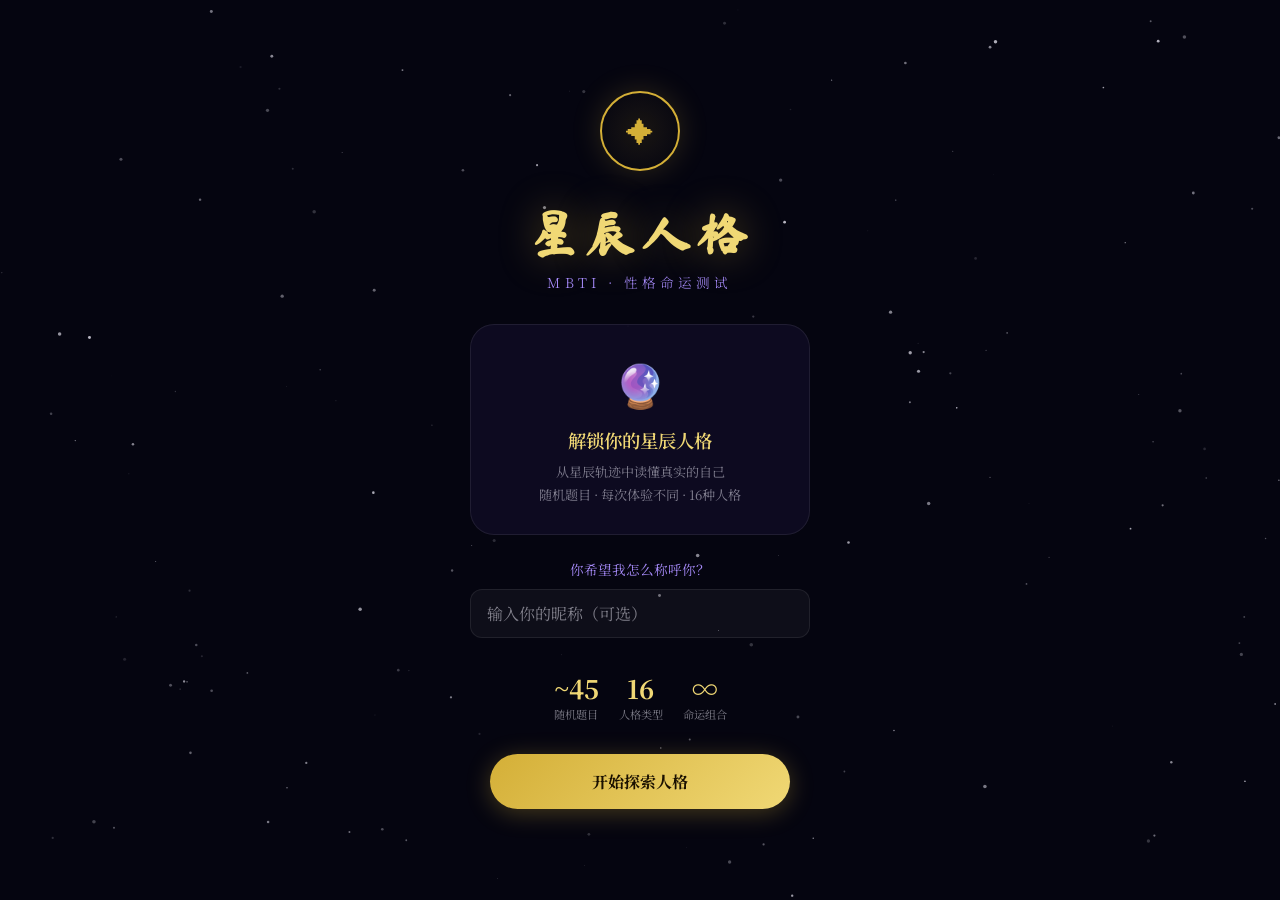
==== index.html @ 354441d5 "Enhance quiz transitions and cosmic atmosphere" ====
<!DOCTYPE html>
<html lang="zh-CN">
<head>
<meta charset="UTF-8">
<meta name="viewport" content="width=device-width, initial-scale=1.0, maximum-scale=1.0, user-scalable=no">
<title>星辰人格 · MBTI 性格命运测试</title>
<link rel="preconnect" href="https://fonts.googleapis.com">
<link href="https://fonts.googleapis.com/css2?family=Ma+Shan+Zheng&family=Noto+Serif+SC:wght@300;400;600;700&display=swap" rel="stylesheet">
<style>
  :root {
    --bg: #050510;
    --surface: rgba(255,255,255,0.04);
    --surface2: rgba(255,255,255,0.08);
    --gold: #d4af37;
    --gold-light: #f0d875;
    --gold-glow: rgba(212,175,55,0.6);
    --purple: #8b5cf6;
    --purple-soft: #a78bfa;
    --pink: #ec4899;
    --blue: #4fa3d4;
    --teal: #4ecdc4;
    --text: #f5f3ff;
    --text-dim: rgba(245,243,255,0.5);
    --border: rgba(255,255,255,0.08);
    --card: rgba(15,12,35,0.9);
  }

  * { margin:0; padding:0; box-sizing:border-box; -webkit-tap-highlight-color:transparent; }
  
  body {
    background: var(--bg);
    color: var(--text);
    font-family: 'Noto Serif SC', serif;
    min-height: 100dvh;
    overflow-x: hidden;
    position: relative;
  }

  /* Stars Canvas */
  #stars { position:fixed; inset:0; z-index:0; pointer-events:none; }
  
  .app { position:relative; z-index:1; min-height:100dvh; }

  .screen { display:none; min-height:100dvh; padding: 20px 20px 40px; }
  .screen.active { display:flex; flex-direction:column; animation:fadeIn .5s ease; }
  
  @keyframes fadeIn { from{opacity:0;transform:translateY(12px)} to{opacity:1;transform:none} }

  /* ═════════════════════
     INTRO SCREEN
  ═════════════════════ */
  .intro { align-items:center; justify-content:center; text-align:center; gap:32px; padding-top:40px; }
  
  .logo-mark {
    width:80px; height:80px; border:2px solid var(--gold);
    border-radius:50%; display:flex; align-items:center; justify-content:center;
    font-size:28px; color:var(--gold);
    background: radial-gradient(circle, rgba(212,175,55,0.1), transparent);
    box-shadow: 0 0 30px rgba(212,175,55,.2);
    animation: pulse-gold 3s ease-in-out infinite;
  }
  @keyframes pulse-gold {
    0%,100%{box-shadow:0 0 20px rgba(212,175,55,.2)}
    50%{box-shadow:0 0 50px rgba(212,175,55,.4)}
  }
  
  .title-block h1 {
    font-family: 'Ma Shan Zheng', cursive;
    font-size: clamp(2.2rem, 10vw, 3.2rem);
    color: var(--gold-light);
    text-shadow: 0 0 40px rgba(212,175,55,.4);
    letter-spacing: .1em;
    line-height:1.2;
  }
  .title-block .subtitle {
    margin-top:8px; font-size:.85rem; color:var(--purple-soft);
    letter-spacing:.3em; font-weight:300;
  }

  .intro-card {
    width:100%; max-width:340px;
    background: var(--card);
    border: 1px solid var(--border);
    border-radius:24px; padding: 28px 24px;
    backdrop-filter: blur(20px);
  }
  .intro-icon { font-size:42px; margin-bottom:14px; }
  .intro-title { font-size:1.15rem; font-weight:600; margin-bottom:8px; color:var(--gold-light); }
  .intro-desc { font-size:.82rem; color:var(--text-dim); line-height:1.7; }

  /* 名字输入区 */
  .name-input-section {
    width:100%; max-width:340px;
    margin-top:-8px;
  }
  .name-input-label {
    font-size:.85rem; color:var(--purple-soft); margin-bottom:10px;
  }
  .name-input-row {
    display:flex; gap:10px;
  }
  .name-input {
    flex:1; padding:12px 16px; border-radius:12px;
    border:1px solid var(--border); background:var(--surface);
    color:var(--text); font-size:1rem; font-family:'Noto Serif SC', serif;
    outline:none; transition:border-color .2s;
  }
  .name-input:focus { border-color:var(--purple); }
  .name-input::placeholder { color:var(--text-dim); }

  .test-info {
    display:flex; justify-content:center; gap:20px; flex-wrap:wrap;
  }
  .info-item { text-align:center; }
  .info-num { font-size:1.6rem; font-weight:700; color:var(--gold-light); }
  .info-label { font-size:.7rem; color:var(--text-dim); }

  .start-btn {
    width:100%; max-width:300px;
    background: linear-gradient(135deg, var(--gold), var(--gold-light));
    color:#1a1000; font-weight:700; font-size:1rem;
    border:none; border-radius:50px; padding:16px 40px;
    cursor:pointer; transition: all .3s;
    font-family: 'Noto Serif SC', serif;
    box-shadow: 0 4px 24px rgba(212,175,55,.3);
  }
  .start-btn:active { transform:scale(.97); }

  /* ═════════════════════
     LOADING SCREEN - 命运感加载
  ═════════════════════ */
  .loading {
    align-items:center; justify-content:center; text-align:center;
    gap:20px;
  }
  .loading-orbit {
    width:120px; height:120px;
    position:relative;
    animation: orbit-spin 20s linear infinite;
  }
  @keyframes orbit-spin {
    from{transform:rotate(0deg)}
    to{transform:rotate(360deg)}
  }
  .loading-core {
    position:absolute; top:50%; left:50%;
    transform:translate(-50%, -50%);
    width:40px; height:40px;
    background: radial-gradient(circle, var(--gold-light), var(--gold));
    border-radius:50%;
    box-shadow: 0 0 30px var(--gold-glow);
  }
  .loading-ring {
    position:absolute; inset:0;
    border:1px solid rgba(212,175,55,0.3);
    border-radius:50%;
  }
  .loading-dot {
    position:absolute; top:-4px; left:50%;
    width:8px; height:8px;
    background:var(--gold);
    border-radius:50%;
    box-shadow: 0 0 12px var(--gold-glow);
  }
  .loading-text {
    font-size:1.1rem; color:var(--gold-light);
    text-shadow: 0 0 20px rgba(212,175,55,0.5);
    min-height:1.5em;
  }
  .loading-sub {
    font-size:.8rem; color:var(--text-dim); margin-top:8px;
  }

  /* ═════════════════════
     QUIZ SCREEN
  ═════════════════════ */
  
  /* ═════════════════════
     答题页宇宙氛围元素 - 全面增强
  ═════════════════════ */
  
  /* 深空背景 */
  .deep-space-bg {
    position: absolute;
    inset: 0;
    background: 
      radial-gradient(ellipse at 20% 30%, rgba(139,92,246,0.08) 0%, transparent 50%),
      radial-gradient(ellipse at 80% 70%, rgba(79,163,212,0.06) 0%, transparent 50%),
      radial-gradient(ellipse at 50% 50%, rgba(212,175,55,0.04) 0%, transparent 60%);
    pointer-events: none;
    z-index: 0;
  }
  
  /* 星尘粒子层 - 20颗 */
  .stardust-layer {
    position: absolute;
    inset: 0;
    pointer-events: none;
    overflow: hidden;
    z-index: 1;
  }
  
  .stardust {
    position: absolute;
    width: 2px;
    height: 2px;
    background: rgba(255, 255, 255, 0.7);
    border-radius: 50%;
    box-shadow: 0 0 6px rgba(255, 255, 255, 0.5);
    animation: float-up 18s linear infinite;
    opacity: 0;
  }
  
  .stardust:nth-child(1) { left: 5%; animation-delay: 0s; animation-duration: 15s; }
  .stardust:nth-child(2) { left: 12%; animation-delay: 1.5s; animation-duration: 17s; }
  .stardust:nth-child(3) { left: 20%; animation-delay: 3s; animation-duration: 16s; }
  .stardust:nth-child(4) { left: 28%; animation-delay: 0.8s; animation-duration: 18s; }
  .stardust:nth-child(5) { left: 35%; animation-delay: 2.2s; animation-duration: 14s; }
  .stardust:nth-child(6) { left: 42%; animation-delay: 4s; animation-duration: 19s; }
  .stardust:nth-child(7) { left: 50%; animation-delay: 1s; animation-duration: 15s; }
  .stardust:nth-child(8) { left: 58%; animation-delay: 2.5s; animation-duration: 17s; }
  .stardust:nth-child(9) { left: 65%; animation-delay: 0.5s; animation-duration: 16s; }
  .stardust:nth-child(10) { left: 72%; animation-delay: 3.5s; animation-duration: 18s; }
  .stardust:nth-child(11) { left: 8%; animation-delay: 2s; animation-duration: 15s; }
  .stardust:nth-child(12) { left: 18%; animation-delay: 4.5s; animation-duration: 17s; }
  .stardust:nth-child(13) { left: 32%; animation-delay: 1.2s; animation-duration: 16s; }
  .stardust:nth-child(14) { left: 48%; animation-delay: 3.8s; animation-duration: 18s; }
  .stardust:nth-child(15) { left: 55%; animation-delay: 0.3s; animation-duration: 14s; }
  .stardust:nth-child(16) { left: 62%; animation-delay: 2.8s; animation-duration: 19s; }
  .stardust:nth-child(17) { left: 75%; animation-delay: 1.8s; animation-duration: 15s; }
  .stardust:nth-child(18) { left: 82%; animation-delay: 4.2s; animation-duration: 17s; }
  .stardust:nth-child(19) { left: 88%; animation-delay: 0.6s; animation-duration: 16s; }
  .stardust:nth-child(20) { left: 95%; animation-delay: 3.2s; animation-duration: 18s; }
  
  @keyframes float-up {
    0% {
      bottom: -10px;
      opacity: 0;
      transform: translateX(0) scale(0.5);
    }
    5% { opacity: 0.9; transform: scale(1); }
    90% { opacity: 0.7; }
    100% {
      bottom: 105%;
      opacity: 0;
      transform: translateX(30px) scale(0.8);
    }
  }
  
  /* 流星 - 5条 */
  .meteor-layer {
    position: absolute;
    inset: 0;
    pointer-events: none;
    overflow: hidden;
    z-index: 2;
  }
  
  .meteor {
    position: absolute;
    width: 100px;
    height: 2px;
    background: linear-gradient(90deg, rgba(255,255,255,0), rgba(255,255,255,0.9), rgba(167,139,250,0.6));
    border-radius: 50%;
    transform: rotate(-45deg);
    animation: meteor-fall 8s ease-in-out infinite;
    opacity: 0;
    filter: blur(0.5px);
  }
  
  .meteor:nth-child(1) {
    top: 5%;
    left: 60%;
    animation-delay: 0s;
  }
  
  .meteor:nth-child(2) {
    top: 25%;
    left: 10%;
    animation-delay: 2s;
  }
  
  .meteor:nth-child(3) {
    top: 50%;
    left: 75%;
    animation-delay: 4s;
  }
  
  .meteor:nth-child(4) {
    top: 70%;
    left: 30%;
    animation-delay: 6s;
  }
  
  .meteor:nth-child(5) {
    top: 15%;
    left: 85%;
    animation-delay: 1s;
  }

  .meteor.slow {
    width: 180px;
    height: 2px;
    background: linear-gradient(90deg, rgba(255,255,255,0), rgba(255,255,255,0.8), rgba(212,175,55,0.55), rgba(255,255,255,0));
    filter: blur(0.2px);
    opacity: 0;
    animation: meteor-drift 18s linear infinite;
  }

  .meteor.slow:nth-child(1) {
    top: 12%;
    left: 82%;
    animation-delay: 0s;
  }

  .meteor.slow:nth-child(2) {
    top: 36%;
    left: 92%;
    animation-delay: 6s;
  }

  .meteor.slow:nth-child(3) {
    top: 68%;
    left: 88%;
    animation-delay: 12s;
  }
  
  @keyframes meteor-fall {
    0% {
      opacity: 0;
      transform: rotate(-45deg) translateX(0);
    }
    3% { opacity: 1; }
    10% {
      opacity: 0;
      transform: rotate(-45deg) translateX(-300px);
    }
    100% { opacity: 0; }
  }

  @keyframes meteor-drift {
    0% {
      opacity: 0;
      transform: rotate(-32deg) translate3d(0, 0, 0);
    }
    8% {
      opacity: .55;
    }
    56% {
      opacity: .42;
    }
    82% {
      opacity: 0;
      transform: rotate(-32deg) translate3d(-420px, 220px, 0);
    }
    100% {
      opacity: 0;
      transform: rotate(-32deg) translate3d(-420px, 220px, 0);
    }
  }
  
  /* 星云光晕 - 5团 */
  .nebula-layer {
    position: absolute;
    inset: 0;
    pointer-events: none;
    overflow: hidden;
    z-index: 0;
  }
  
  .nebula {
    position: absolute;
    border-radius: 50%;
    filter: blur(80px);
    animation: nebula-drift 25s ease-in-out infinite;
    opacity: 0.12;
  }
  
  .nebula.purple {
    width: 250px;
    height: 250px;
    background: radial-gradient(circle, rgba(139,92,246,0.5), transparent 70%);
    top: 10%;
    left: -80px;
  }
  
  .nebula.blue {
    width: 300px;
    height: 300px;
    background: radial-gradient(circle, rgba(79,163,212,0.4), transparent 70%);
    bottom: 5%;
    right: -100px;
    animation-delay: -12s;
  }
  
  .nebula.gold {
    width: 220px;
    height: 220px;
    background: radial-gradient(circle, rgba(212,175,55,0.35), transparent 70%);
    top: 50%;
    left: 10%;
    animation-delay: -6s;
  }
  
  .nebula.pink {
    width: 200px;
    height: 200px;
    background: radial-gradient(circle, rgba(236,72,153,0.3), transparent 70%);
    top: 30%;
    right: 5%;
    animation-delay: -18s;
  }
  
  .nebula.teal {
    width: 180px;
    height: 180px;
    background: radial-gradient(circle, rgba(78,205,196,0.25), transparent 70%);
    bottom: 30%;
    left: 50%;
    animation-delay: -3s;
  }
  
  @keyframes nebula-drift {
    0%, 100% { transform: translate(0, 0) scale(1); opacity: 0.12; }
    25% { transform: translate(40px, -30px) scale(1.15); opacity: 0.15; }
    50% { transform: translate(-30px, 20px) scale(0.9); opacity: 0.1; }
    75% { transform: translate(20px, 40px) scale(1.1); opacity: 0.13; }
  }
  
  /* 闪烁星星矩阵 - 30颗 */
  .twinkling-stars {
    position: absolute;
    inset: 0;
    pointer-events: none;
    z-index: 1;
  }
  
  .twinkle-star {
    position: absolute;
    width: 3px;
    height: 3px;
    background: #fff;
    border-radius: 50%;
    animation: twinkle 3s ease-in-out infinite;
  }
  
  .twinkle-star:nth-child(1) { top: 5%; left: 10%; animation-delay: 0s; animation-duration: 2.5s; }
  .twinkle-star:nth-child(2) { top: 8%; left: 25%; animation-delay: 0.3s; animation-duration: 3s; }
  .twinkle-star:nth-child(3) { top: 12%; left: 45%; animation-delay: 0.6s; animation-duration: 2.8s; }
  .twinkle-star:nth-child(4) { top: 6%; left: 70%; animation-delay: 0.9s; animation-duration: 3.2s; }
  .twinkle-star:nth-child(5) { top: 15%; left: 85%; animation-delay: 1.2s; animation-duration: 2.6s; }
  .twinkle-star:nth-child(6) { top: 20%; left: 5%; animation-delay: 0.2s; animation-duration: 3.1s; }
  .twinkle-star:nth-child(7) { top: 25%; left: 30%; animation-delay: 0.5s; animation-duration: 2.7s; }
  .twinkle-star:nth-child(8) { top: 22%; left: 55%; animation-delay: 0.8s; animation-duration: 2.9s; }
  .twinkle-star:nth-child(9) { top: 28%; left: 78%; animation-delay: 1.1s; animation-duration: 3.3s; }
  .twinkle-star:nth-child(10) { top: 18%; left: 92%; animation-delay: 1.4s; animation-duration: 2.4s; }
  .twinkle-star:nth-child(11) { top: 35%; left: 12%; animation-delay: 0.1s; animation-duration: 3s; }
  .twinkle-star:nth-child(12) { top: 40%; left: 38%; animation-delay: 0.4s; animation-duration: 2.8s; }
  .twinkle-star:nth-child(13) { top: 38%; left: 62%; animation-delay: 0.7s; animation-duration: 3.1s; }
  .twinkle-star:nth-child(14) { top: 42%; left: 88%; animation-delay: 1s; animation-duration: 2.5s; }
  .twinkle-star:nth-child(15) { top: 48%; left: 8%; animation-delay: 1.3s; animation-duration: 2.9s; }
  .twinkle-star:nth-child(16) { top: 52%; left: 22%; animation-delay: 0.15s; animation-duration: 3.2s; }
  .twinkle-star:nth-child(17) { top: 55%; left: 48%; animation-delay: 0.45s; animation-duration: 2.6s; }
  .twinkle-star:nth-child(18) { top: 50%; left: 72%; animation-delay: 0.75s; animation-duration: 3s; }
  .twinkle-star:nth-child(19) { top: 58%; left: 95%; animation-delay: 1.05s; animation-duration: 2.7s; }
  .twinkle-star:nth-child(20) { top: 62%; left: 3%; animation-delay: 1.35s; animation-duration: 2.8s; }
  .twinkle-star:nth-child(21) { top: 68%; left: 28%; animation-delay: 0.25s; animation-duration: 3.1s; }
  .twinkle-star:nth-child(22) { top: 72%; left: 52%; animation-delay: 0.55s; animation-duration: 2.5s; }
  .twinkle-star:nth-child(23) { top: 70%; left: 75%; animation-delay: 0.85s; animation-duration: 2.9s; }
  .twinkle-star:nth-child(24) { top: 75%; left: 90%; animation-delay: 1.15s; animation-duration: 3.3s; }
  .twinkle-star:nth-child(25) { top: 80%; left: 15%; animation-delay: 0.35s; animation-duration: 2.6s; }
  .twinkle-star:nth-child(26) { top: 85%; left: 40%; animation-delay: 0.65s; animation-duration: 3s; }
  .twinkle-star:nth-child(27) { top: 82%; left: 65%; animation-delay: 0.95s; animation-duration: 2.8s; }
  .twinkle-star:nth-child(28) { top: 88%; left: 82%; animation-delay: 1.25s; animation-duration: 3.2s; }
  .twinkle-star:nth-child(29) { top: 92%; left: 55%; animation-delay: 0.5s; animation-duration: 2.7s; }
  .twinkle-star:nth-child(30) { top: 95%; left: 35%; animation-delay: 1.45s; animation-duration: 2.9s; }
  
  @keyframes twinkle {
    0%, 100% { 
      opacity: 0.2;
      transform: scale(0.8);
      box-shadow: 0 0 4px rgba(255,255,255,0.3);
    }
    50% { 
      opacity: 1;
      transform: scale(1.2);
      box-shadow: 0 0 8px rgba(255,255,255,0.8);
    }
  }
  
  /* 星座连线 */
  .constellation-bg {
    position: absolute;
    inset: 0;
    pointer-events: none;
    z-index: 1;
    opacity: 0.6;
  }
  
  .constellation-bg svg {
    width: 100%;
    height: 100%;
  }
  
  /* 漂浮宇宙元素 - 8个 */
  .floating-elements {
    position: absolute;
    inset: 0;
    pointer-events: none;
    overflow: hidden;
    z-index: 3;
  }
  
  .floating-cosmos {
    position: absolute;
    font-size: 1.3rem;
    opacity: 0.25;
    animation: float-cosmos 15s ease-in-out infinite;
    filter: drop-shadow(0 0 10px rgba(255,255,255,0.3));
  }
  
  .floating-cosmos:nth-child(1) { top: 8%; left: 6%; animation-delay: 0s; }
  .floating-cosmos:nth-child(2) { top: 20%; right: 8%; animation-delay: -3s; }
  .floating-cosmos:nth-child(3) { top: 40%; left: 4%; animation-delay: -6s; }
  .floating-cosmos:nth-child(4) { top: 55%; right: 6%; animation-delay: -9s; }
  .floating-cosmos:nth-child(5) { top: 70%; left: 8%; animation-delay: -12s; }
  .floating-cosmos:nth-child(6) { top: 85%; right: 10%; animation-delay: -2s; }
  .floating-cosmos:nth-child(7) { top: 30%; left: 90%; animation-delay: -5s; }
  .floating-cosmos:nth-child(8) { top: 65%; left: 85%; animation-delay: -8s; }
  
  @keyframes float-cosmos {
    0%, 100% { 
      transform: translateY(0) rotate(0deg); 
      opacity: 0.2;
    }
    50% { 
      transform: translateY(-20px) rotate(15deg); 
      opacity: 0.35;
    }
  }
  
  /* 问题文字星光环绕效果 */
  .question-text {
    position: relative;
  }
  
  .question-text::before {
    content: '';
    position: absolute;
    top: -15px;
    left: 50%;
    transform: translateX(-50%);
    width: 60%;
    height: 2px;
    background: linear-gradient(90deg, transparent, rgba(167,139,250,0.3), transparent);
    animation: shimmer 3s ease-in-out infinite;
  }
  
  @keyframes shimmer {
    0%, 100% { opacity: 0.3; width: 60%; }
    50% { opacity: 0.6; width: 70%; }
  }
  
  .quiz { padding-top:16px; gap:0; }

  .quiz-top-card {
    position: relative;
    padding: 16px 16px 14px;
    margin-bottom: 14px;
    border-radius: 20px;
    background: linear-gradient(160deg, rgba(18,16,38,.84), rgba(10,10,24,.92));
    border: 1px solid rgba(255,255,255,.08);
    box-shadow:
      0 12px 30px rgba(0,0,0,.28),
      inset 0 1px 0 rgba(255,255,255,.04);
    overflow: hidden;
    backdrop-filter: blur(14px);
  }

  .quiz-top-card::before {
    content: '';
    position: absolute;
    inset: 0;
    background:
      radial-gradient(circle at top right, rgba(212,175,55,.12), transparent 30%),
      radial-gradient(circle at left center, rgba(139,92,246,.14), transparent 32%);
    pointer-events: none;
  }

  .quiz-top-meta {
    display: flex;
    align-items: center;
    justify-content: space-between;
    gap: 12px;
    position: relative;
    z-index: 1;
  }

  .quiz-phase {
    font-size: .68rem;
    color: rgba(240,216,117,.85);
    letter-spacing: .22em;
  }

  .quiz-energy {
    font-size: .65rem;
    color: rgba(200,180,220,.74);
    padding: 5px 10px;
    border-radius: 999px;
    background: rgba(255,255,255,.04);
    border: 1px solid rgba(255,255,255,.07);
  }

  .quiz-focus {
    margin-top: 14px;
    position: relative;
    z-index: 1;
  }

  .quiz-focus-label {
    font-size: .64rem;
    color: rgba(167,139,250,.72);
    letter-spacing: .18em;
    margin-bottom: 6px;
  }

  .quiz-focus-text {
    font-size: .92rem;
    line-height: 1.7;
    color: rgba(245,243,255,.92);
  }

  .quiz-progress-meta {
    display: flex;
    gap: 8px;
    flex-wrap: wrap;
    margin-top: 12px;
    position: relative;
    z-index: 1;
  }

  .quiz-progress-chip {
    font-size: .62rem;
    color: rgba(220,210,240,.76);
    padding: 5px 10px;
    border-radius: 999px;
    background: rgba(255,255,255,.035);
    border: 1px solid rgba(255,255,255,.06);
  }
  
  .quiz-header {
    display:flex; align-items:center; justify-content:space-between;
    margin-bottom:6px;
  }
  .quiz-dim { font-size:.72rem; color:var(--purple-soft); letter-spacing:.2em; text-transform:uppercase; }
  .quiz-counter { font-size:.72rem; color:var(--text-dim); }
  
  .progress-bar { height:3px; background:var(--border); border-radius:2px; margin-bottom:28px; overflow:hidden; }
  .progress-fill { height:100%; background: linear-gradient(90deg, var(--purple), var(--gold)); border-radius:2px; transition: width .5s ease; }

  .question-block { flex:1; }
  .question-shell {
    position: relative;
    padding: 18px 16px 20px;
    border-radius: 22px;
    background: linear-gradient(180deg, rgba(14,12,31,.82), rgba(8,8,20,.92));
    border: 1px solid rgba(255,255,255,.06);
    box-shadow: 0 14px 36px rgba(0,0,0,.24);
    overflow: hidden;
  }
  .question-shell::before {
    content: '';
    position: absolute;
    inset: 0;
    background:
      linear-gradient(135deg, rgba(255,255,255,.04), transparent 40%),
      radial-gradient(circle at bottom right, rgba(79,163,212,.12), transparent 28%);
    pointer-events: none;
  }
  .question-shell.is-transitioning {
    animation: question-fade .42s ease;
  }
  .question-text {
    font-size: clamp(1.05rem, 4.5vw, 1.35rem);
    font-weight:600; line-height:1.6; margin-bottom:20px;
    min-height:60px;
    text-shadow: 0 0 20px rgba(245,243,255,0.15);
  }

  @keyframes question-fade {
    0% {
      opacity: .18;
      transform: translateY(10px) scale(.985);
      filter: blur(6px);
    }
    100% {
      opacity: 1;
      transform: translateY(0) scale(1);
      filter: blur(0);
    }
  }

  .question-mood {
    position: relative;
    z-index: 1;
    margin-bottom: 18px;
    font-size: .68rem;
    color: rgba(200,180,220,.72);
    letter-spacing: .14em;
    text-align: center;
  }
  /* ═══════════════════════════════════════════════════════════
     竖向选项卡片布局
  ═══════════════════════════════════════════════════════════ */
  
  .question-options {
    display:none; /* 已废弃，用新的 option-cards 代替 */
  }
  
  /* 维度刻度条（微妙的渐变提示） */
  .dim-bar {
    width: 100%;
    max-width: 360px;
    margin: 0 auto 20px;
    display: flex;
    align-items: center;
    gap: 8px;
  }
  .dim-bar-label {
    font-size: .6rem;
    color: var(--text-dim);
    white-space: nowrap;
  }
  .dim-bar-track {
    flex: 1;
    height: 3px;
    border-radius: 2px;
    background: linear-gradient(90deg, var(--gold), rgba(139,92,246,.5), var(--blue));
    opacity: .4;
  }
  
  /* 竖向大卡容器 */
  .option-cards {
    display: flex;
    flex-direction: column;
    gap: 16px;
    width: 100%;
    max-width: 380px;
    margin: 0 auto;
    position: relative;
    z-index: 1;
    animation: options-rise .45s cubic-bezier(.24,.8,.24,1);
  }

  @keyframes options-rise {
    0% {
      opacity: 0;
      transform: translateY(14px);
    }
    100% {
      opacity: 1;
      transform: translateY(0);
    }
  }
  
  /* 单张选项卡 */
  .opt-card {
    width: 100%;
    padding: 18px 20px;
    border-radius: 16px;
    background: rgba(255,255,255,0.04);
    border: 1px solid rgba(255,255,255,0.08);
    cursor: pointer;
    transition: all .25s cubic-bezier(.34,1.56,.64,1);
    user-select: none;
    position: relative;
    overflow: hidden;
    /* 磨砂质感 */
    backdrop-filter: blur(12px);
    -webkit-backdrop-filter: blur(12px);
  }
  
  /* 磨砂边框光晕 */
  .opt-card::before {
    content: '';
    position: absolute;
    inset: 0;
    border-radius: 16px;
    background: linear-gradient(135deg, rgba(255,255,255,0.06), transparent);
    pointer-events: none;
  }
  
  /* 左卡（左选项 = E/S/T/J）微金光晕 */
  .opt-card.left-card:hover,
  .opt-card.left-card:active {
    border-color: rgba(212,175,55,.5);
    background: rgba(212,175,55,.06);
    box-shadow: 0 0 24px rgba(212,175,55,.15), inset 0 0 20px rgba(212,175,55,.04);
    transform: scale(1.02);
  }
  .opt-card.left-card.selected {
    border-color: rgba(212,175,55,.7);
    background: rgba(212,175,55,.1);
    box-shadow: 0 0 30px rgba(212,175,55,.25), inset 0 0 24px rgba(212,175,55,.06);
    transform: scale(1.03);
  }
  
  /* 右卡（右选项 = I/N/F/P）蓝紫光晕 */
  .opt-card.right-card:hover,
  .opt-card.right-card:active {
    border-color: rgba(139,92,246,.5);
    background: rgba(139,92,246,.06);
    box-shadow: 0 0 24px rgba(139,92,246,.15), inset 0 0 20px rgba(139,92,246,.04);
    transform: scale(1.02);
  }
  .opt-card.right-card.selected {
    border-color: rgba(139,92,246,.7);
    background: rgba(139,92,246,.1);
    box-shadow: 0 0 30px rgba(139,92,246,.25), inset 0 0 24px rgba(139,92,246,.06);
    transform: scale(1.03);
  }
  
  /* 选中后短暂停留再跳转 */
  .opt-card.selected::after {
    content: '';
    position: absolute;
    inset: 0;
    border-radius: 16px;
    animation: card-pulse .4s ease forwards;
  }
  @keyframes card-pulse {
    0%   { background: transparent; }
    50%  { background: rgba(255,255,255,.04); }
    100% { background: transparent; }
  }
  
  /* 卡片内部布局 */
  .card-row {
    display: flex;
    align-items: center;
    gap: 12px;
    width: 100%;
  }
  .card-icon {
    font-size: 1.4rem;
    flex-shrink: 0;
    transition: transform .25s;
  }
  .opt-card:hover .card-icon,
  .opt-card:active .card-icon {
    transform: scale(1.15);
  }
  .card-text {
    flex: 1;
    font-size: clamp(.9rem, 3.5vw, 1.05rem);
    line-height: 1.5;
    font-weight: 400;
    color: var(--text);
  }
  .card-body { flex: 1; }
  .left-card .card-text { text-align: left; color: rgba(240,216,117,.9); }
  .right-card .card-text { text-align: left; color: rgba(167,139,250,.9); }
  .card-strength {
    font-size: .65rem;
    color: var(--text-dim);
    margin-top: 6px;
    opacity: .7;
  }
  .left-card .card-strength { text-align: left; }
  .right-card .card-strength { text-align: left; }
  
  /* 选中时的强度指示 */
  .strength-dots {
    display: flex;
    gap: 4px;
    margin-top: 8px;
    justify-content: flex-start;
  }
  .strength-dot {
    width: 6px;
    height: 6px;
    border-radius: 50%;
    background: var(--border);
    transition: all .2s;
  }
  .left-card .strength-dot.active {
    background: var(--gold);
    box-shadow: 0 0 6px rgba(212,175,55,.6);
  }
  .right-card .strength-dot.active {
    background: var(--purple-soft);
    box-shadow: 0 0 6px rgba(167,139,250,.6);
  }
  
  /* 底部小提示 */
  .card-hint {
    font-size: .65rem;
    color: var(--text-dim);
    text-align: center;
    margin-top: 14px;
    opacity: .5;
    letter-spacing: .1em;
  }

  .quiz-footer-note {
    margin-top: 16px;
    font-size: .68rem;
    color: rgba(200,180,220,.62);
    text-align: center;
    letter-spacing: .08em;
  }


  .dim-tags { display:flex; gap:8px; flex-wrap:wrap; margin-bottom:12px; }
  .dim-tag {
    font-size:.65rem; padding:3px 10px; border-radius:20px;
    border:1px solid; letter-spacing:.1em;
  }
  .dim-tag.ei { border-color:rgba(212,175,55,.4); color:var(--gold); }
  .dim-tag.sn { border-color:rgba(79,163,212,.4); color:var(--blue); }
  .dim-tag.tf { border-color:rgba(236,72,153,.4); color:var(--pink); }
  .dim-tag.jp { border-color:rgba(78,205,196,.4); color:var(--teal); }


  /* ═══════════════════════════════════════════════════════════
     塔罗牌卡片 — 结果页灵魂之牌
  ═══════════════════════════════════════════════════════════ */
  .tarot-section {
    display: flex;
    flex-direction: column;
    align-items: center;
    margin: 24px 0 16px;
    perspective: 800px;
  }
  
  .tarot-card {
    position: relative;
    width: 180px;
    height: 280px;
    cursor: default;
    animation: tarot-float 4s ease-in-out infinite;
  }
  
  @keyframes tarot-float {
    0%, 100% { transform: translateY(0) rotateY(0deg); }
    50% { transform: translateY(-6px) rotateY(2deg); }
  }
  
  .tarot-glow {
    position: absolute;
    inset: -20px;
    border-radius: 24px;
    background: radial-gradient(ellipse at center, rgba(139,92,246,.2), rgba(212,175,55,.08), transparent 70%);
    filter: blur(16px);
    animation: tarot-glow-pulse 3s ease-in-out infinite;
    z-index: -1;
  }
  @keyframes tarot-glow-pulse {
    0%, 100% { opacity: .6; }
    50% { opacity: 1; }
  }
  
  .tarot-border {
    width: 100%;
    height: 100%;
    border: 2px solid rgba(212,175,55,.4);
    border-radius: 16px;
    background: linear-gradient(170deg, rgba(20,16,36,.92), rgba(30,22,52,.96));
    box-shadow: 
      0 0 0 1px rgba(212,175,55,.1),
      inset 0 0 30px rgba(139,92,246,.08),
      0 8px 32px rgba(0,0,0,.4);
    overflow: hidden;
    position: relative;
  }
  
  /* 内框装饰线 */
  .tarot-border::before {
    content: '';
    position: absolute;
    inset: 6px;
    border: 1px solid rgba(212,175,55,.2);
    border-radius: 12px;
    pointer-events: none;
  }
  .tarot-border::after {
    content: '✦';
    position: absolute;
    top: 10px;
    right: 12px;
    font-size: .5rem;
    color: rgba(212,175,55,.4);
  }
  
  .tarot-inner {
    display: flex;
    flex-direction: column;
    align-items: center;
    justify-content: center;
    height: 100%;
    padding: 20px 14px;
    gap: 4px;
  }
  
  .tarot-num {
    font-size: .65rem;
    letter-spacing: .2em;
    color: rgba(212,175,55,.6);
    font-weight: 600;
    margin-bottom: 4px;
  }
  
  .tarot-symbol {
    font-size: 3.2rem;
    line-height: 1;
    margin: 8px 0;
    filter: drop-shadow(0 0 12px rgba(212,175,55,.3));
    animation: tarot-symbol-glow 3s ease-in-out infinite;
  }
  @keyframes tarot-symbol-glow {
    0%, 100% { filter: drop-shadow(0 0 8px rgba(212,175,55,.2)); }
    50% { filter: drop-shadow(0 0 20px rgba(212,175,55,.4)); }
  }
  
  .tarot-name {
    font-size: 1.1rem;
    font-weight: 700;
    color: rgba(212,175,55,.9);
    letter-spacing: .15em;
    margin: 6px 0 2px;
    text-shadow: 0 0 12px rgba(212,175,55,.3);
  }
  
  .tarot-meaning {
    font-size: .7rem;
    color: rgba(200,180,220,.7);
    line-height: 1.5;
    text-align: center;
    max-width: 140px;
    margin-top: 4px;
  }
  
  .tarot-type-badge {
    margin-top: auto;
    font-size: .6rem;
    letter-spacing: .25em;
    color: rgba(167,139,250,.7);
    border: 1px solid rgba(167,139,250,.3);
    border-radius: 20px;
    padding: 2px 12px;
  }
  
  .tarot-caption {
    margin-top: 12px;
    font-size: .7rem;
    color: var(--text-dim);
    letter-spacing: .15em;
  }

  /* ═══════════════════════════════════════════════════════════
     今日运势卡片
  ═══════════════════════════════════════════════════════════ */
  .fortune-section {
    display: flex;
    flex-direction: column;
    align-items: center;
    margin: 8px 0 16px;
    width: 100%;
    max-width: 380px;
    margin-left: auto;
    margin-right: auto;
  }
  
  .fortune-title {
    font-size: .72rem;
    color: rgba(212,175,55,.7);
    letter-spacing: .2em;
    margin-bottom: 10px;
  }

  .fortune-oracle {
    font-size: .76rem;
    line-height: 1.7;
    color: rgba(240,216,117,.86);
    text-align: center;
    padding: 0 4px 12px;
    margin-bottom: 12px;
    border-bottom: 1px solid rgba(212,175,55,.08);
  }
  
  .fortune-card {
    width: 100%;
    background: rgba(20,16,36,.85);
    border: 1px solid rgba(212,175,55,.2);
    border-radius: 14px;
    padding: 16px;
    box-shadow: 0 4px 20px rgba(0,0,0,.3), inset 0 1px 0 rgba(255,255,255,.04);
    backdrop-filter: blur(8px);
  }
  
  .fortune-stars {
    text-align: center;
    font-size: 1rem;
    color: #FFD700;
    letter-spacing: 2px;
    margin-bottom: 12px;
    text-shadow: 0 0 8px rgba(255,215,0,.4);
  }
  
  .fortune-row {
    display: flex;
    align-items: flex-start;
    gap: 8px;
    margin-bottom: 8px;
  }
  
  .fortune-label {
    font-size: .7rem;
    color: rgba(167,139,250,.8);
    white-space: nowrap;
    min-width: 48px;
  }
  
  .fortune-text {
    font-size: .68rem;
    color: rgba(220,210,240,.8);
    line-height: 1.5;
  }
  
  .fortune-lucky {
    display: flex;
    justify-content: center;
    gap: 8px;
    margin: 10px 0 8px;
    flex-wrap: wrap;
  }
  
  .lucky-tag {
    font-size: .62rem;
    color: rgba(212,175,55,.8);
    background: rgba(212,175,55,.06);
    border: 1px solid rgba(212,175,55,.15);
    border-radius: 20px;
    padding: 3px 10px;
  }
  
  .fortune-tip {
    font-size: .64rem;
    color: rgba(200,180,220,.5);
    text-align: center;
    font-style: italic;
    margin-top: 4px;
    padding-top: 8px;
    border-top: 1px solid rgba(212,175,55,.08);
  }

  /* ═════════════════════
     TAROT DRAW SCREEN
  ═════════════════════ */
  .tarot-draw-screen {
    align-items: center;
    justify-content: center;
    text-align: center;
    gap: 20px;
    padding-top: 28px;
  }

  .tarot-draw-head {
    max-width: 360px;
  }

  .tarot-draw-kicker {
    font-size: .72rem;
    color: rgba(167,139,250,.8);
    letter-spacing: .32em;
    margin-bottom: 10px;
  }

  .tarot-draw-title {
    font-size: clamp(1.5rem, 7vw, 2rem);
    color: var(--gold-light);
    margin-bottom: 10px;
    text-shadow: 0 0 24px rgba(212,175,55,.25);
  }

  .tarot-draw-desc {
    font-size: .82rem;
    color: var(--text-dim);
    line-height: 1.75;
  }

  .tarot-choice-grid {
    width: 100%;
    max-width: 390px;
    display: grid;
    grid-template-columns: repeat(3, minmax(0, 1fr));
    gap: 12px;
    perspective: 1200px;
  }

  .tarot-choice {
    position: relative;
    height: 220px;
    border: 0;
    background: transparent;
    padding: 0;
    cursor: pointer;
    perspective: 1000px;
  }

  .tarot-choice-inner {
    position: relative;
    width: 100%;
    height: 100%;
    transform-style: preserve-3d;
    transition: transform .8s cubic-bezier(.22,.9,.28,1);
  }

  .tarot-choice.flipped .tarot-choice-inner {
    transform: rotateY(180deg);
  }

  .tarot-choice-face {
    position: absolute;
    inset: 0;
    border-radius: 18px;
    backface-visibility: hidden;
    -webkit-backface-visibility: hidden;
    overflow: hidden;
  }

  .tarot-choice-back {
    border: 1px solid rgba(212,175,55,.28);
    background:
      radial-gradient(circle at 50% 35%, rgba(212,175,55,.18), transparent 35%),
      linear-gradient(160deg, rgba(24,18,46,.96), rgba(11,10,26,.98));
    box-shadow:
      inset 0 0 0 1px rgba(255,255,255,.04),
      0 10px 30px rgba(0,0,0,.35);
    display: flex;
    align-items: center;
    justify-content: center;
  }

  .tarot-choice-back::before {
    content: '';
    position: absolute;
    inset: 8px;
    border-radius: 14px;
    border: 1px solid rgba(212,175,55,.15);
  }

  .tarot-back-pattern {
    position: relative;
    display: flex;
    flex-direction: column;
    align-items: center;
    gap: 12px;
    color: rgba(240,216,117,.9);
  }

  .tarot-back-star {
    font-size: 1.8rem;
    text-shadow: 0 0 16px rgba(212,175,55,.35);
  }

  .tarot-back-ring {
    width: 56px;
    height: 56px;
    border-radius: 50%;
    border: 1px solid rgba(167,139,250,.42);
    display: flex;
    align-items: center;
    justify-content: center;
    color: rgba(167,139,250,.75);
    font-size: .75rem;
    letter-spacing: .18em;
  }

  .tarot-choice-front {
    transform: rotateY(180deg);
    border: 1px solid rgba(212,175,55,.35);
    background:
      radial-gradient(circle at 50% 25%, rgba(212,175,55,.18), transparent 34%),
      linear-gradient(180deg, rgba(29,21,50,.98), rgba(12,11,27,.98));
    box-shadow:
      0 14px 40px rgba(0,0,0,.4),
      inset 0 0 18px rgba(139,92,246,.08);
    padding: 16px 10px;
    display: flex;
    flex-direction: column;
    align-items: center;
    justify-content: center;
    gap: 6px;
  }

  .tarot-choice.selected {
    transform: translateY(-8px) scale(1.03);
  }

  .tarot-choice.locked {
    cursor: default;
  }

  .tarot-choice.dimmed {
    opacity: .45;
    transform: scale(.96);
  }

  .tarot-choice-num {
    font-size: .62rem;
    color: rgba(212,175,55,.58);
    letter-spacing: .18em;
  }

  .tarot-choice-symbol {
    font-size: 2.2rem;
    line-height: 1;
  }

  .tarot-choice-name {
    font-size: .92rem;
    color: rgba(240,216,117,.95);
    font-weight: 700;
    letter-spacing: .08em;
  }

  .tarot-choice-meaning {
    font-size: .66rem;
    color: rgba(220,210,240,.7);
    line-height: 1.5;
  }

  .tarot-draw-tip {
    min-height: 1.4em;
    font-size: .76rem;
    color: rgba(200,180,220,.72);
    letter-spacing: .08em;
  }

  @media (max-width: 380px) {
    .tarot-choice-grid {
      gap: 10px;
    }
    .tarot-choice {
      height: 196px;
    }
    .tarot-choice-name {
      font-size: .82rem;
    }
  }

  /* ═════════════════════
     RESULT SCREEN - 星空感
  ═════════════════════ */
  .result {
    align-items:center; text-align:center;
    padding-top:22px; gap:0;
    position:relative;
  }

  .result > * {
    width: 100%;
    max-width: 380px;
  }

  /* 名字问候 - 金黄渐变高亮 */
  .cosmic-greeting {
    text-align: center;
    margin-bottom: 18px;
    padding: 14px 16px 6px;
    position: relative;
    opacity: 0;
    animation: fadeInUp .8s ease .2s forwards;
  }
  
  .cosmic-subtitle {
    font-size: 0.64rem;
    color: rgba(167, 139, 250, 0.7);
    letter-spacing: 0.28em;
    margin-bottom: 10px;
    font-weight: 300;
    text-shadow: 0 0 20px rgba(167, 139, 250, 0.3);
  }
  
  .cosmic-name {
    font-size: 1.38rem;
    font-weight: 600;
    letter-spacing: 0.14em;
    background: linear-gradient(135deg, #fff5cc, #FFD700, #fff5cc, #f0d78c);
    background-size: 200% 100%;
    -webkit-background-clip: text;
    -webkit-text-fill-color: transparent;
    background-clip: text;
    filter: drop-shadow(0 0 18px rgba(255,215,0,0.6));
    margin-bottom: 12px;
    animation: name-glow 3s ease-in-out infinite, name-shimmer 4s linear infinite;
  }
  
  @keyframes name-glow {
    0%, 100% { filter: drop-shadow(0 0 18px rgba(255,215,0,0.6)); }
    50% { filter: drop-shadow(0 0 30px rgba(255,215,0,0.85)); }
  }
  @keyframes name-shimmer {
    0% { background-position: 200% 0; }
    100% { background-position: -200% 0; }
  }
  
  .cosmic-divider {
    display: flex;
    align-items: center;
    justify-content: center;
    gap: 10px;
    margin-bottom: 12px;
  }
  
  .star-dot {
    width: 4px;
    height: 4px;
    background: radial-gradient(circle, rgba(212, 175, 55, 0.9), transparent);
    border-radius: 50%;
    box-shadow: 0 0 8px rgba(212, 175, 55, 0.6);
    animation: twinkle-dot 2s ease-in-out infinite;
  }
  
  .star-line {
    width: 42px;
    height: 1px;
    background: linear-gradient(90deg, transparent, rgba(212, 175, 55, 0.4), transparent);
  }
  
  @keyframes twinkle-dot {
    0%, 100% { opacity: 0.5; transform: scale(1); }
    50% { opacity: 1; transform: scale(1.3); }
  }
  
  .cosmic-message {
    font-size: 0.76rem;
    color: rgba(200, 200, 220, 0.8);
    letter-spacing: 0.12em;
    font-weight: 300;
    text-shadow: 0 0 20px rgba(200, 200, 220, 0.2);
  }
  
  @keyframes fadeInUp {
    from{opacity:0;transform:translateY(15px)}
    to{opacity:1;transform:none}
  }

  /* 核心人格星球 - 发光效果 */
  .planet-core {
    position:relative;
    margin-bottom:26px;
  }
  .planet-main {
    width:110px; height:110px; border-radius:50%;
    display:flex; align-items:center; justify-content:center;
    margin:0 auto;
    font-size:2.45rem; font-weight:700; color:var(--gold);
    position:relative; z-index:2;
    animation: planet-float 4s ease-in-out infinite;
    text-shadow: 0 0 30px var(--gold-glow), 0 0 60px rgba(212,175,55,0.3);
  }
  @keyframes planet-float {
    0%,100%{transform:translateY(0)}
    50%{transform:translateY(-8px)}
  }
  .planet-glow {
    position:absolute;
    border-radius:50%;
    background: radial-gradient(circle, rgba(212,175,55,.25), rgba(212,175,55,.05) 50%, transparent 70%);
    animation: glow-pulse 3s ease-in-out infinite;
    z-index:1;
    width:146px; height:146px;
    left:50%; top:-18px;
    transform:translateX(-50%);
  }
  @keyframes glow-pulse {
    0%,100%{opacity:.6;transform:scale(1)}
    50%{opacity:1;transform:scale(1.08)}
  }
  .planet-name {
    font-size:1.15rem; color:var(--gold-light);
    margin-top:12px; letter-spacing:.12em;
    font-weight:300;
    text-shadow: 0 0 20px rgba(212,175,55,0.4);
  }
  .planet-sub {
    font-size:.78rem; color:var(--text-dim); margin-top:4px;
    text-shadow: 0 0 15px rgba(245,243,255,0.1);
  }

  /* 特质标签 */
  .trait-stars {
    position: relative;
    width: 100%;
    max-width: 320px;
    margin: 14px auto 0;
    display: flex;
    flex-wrap: wrap;
    gap: 8px;
    justify-content: center;
    pointer-events:none; z-index:3;
  }
  .trait-star {
    position:static;
    font-size:.68rem; color:var(--gold-light);
    opacity:.8;
    white-space:nowrap;
    animation:none;
    text-shadow:none;
    padding: 6px 10px;
    border-radius: 999px;
    background: rgba(255,255,255,.04);
    border: 1px solid rgba(212,175,55,.16);
  }

  /* 分享按钮区 */
  .share-actions {
    margin-top:26px; width:100%; max-width:320px;
    opacity:0; animation:fadeInUp .8s ease 1s forwards;
  }
  .share-row { display:flex; gap:12px; justify-content:center; margin-bottom:16px; }

  .result-summary {
    width: 100%;
    max-width: 380px;
    margin-top: 14px;
    padding: 18px 16px;
    background: rgba(18,16,34,.78);
    border: 1px solid rgba(255,255,255,.07);
    border-radius: 18px;
    backdrop-filter: blur(12px);
    box-shadow: 0 10px 28px rgba(0,0,0,.25);
  }

  .result-summary-title {
    font-size: .72rem;
    color: rgba(212,175,55,.78);
    letter-spacing: .22em;
    margin-bottom: 12px;
  }

  .result-summary-text {
    font-size: .8rem;
    line-height: 1.8;
    color: rgba(235,235,245,.88);
    text-align: left;
  }

  .result-summary-meta {
    display: flex;
    flex-wrap: wrap;
    gap: 8px;
    margin-top: 14px;
    justify-content: center;
  }

  .summary-chip {
    font-size: .64rem;
    color: rgba(200,180,220,.82);
    padding: 6px 10px;
    border-radius: 999px;
    border: 1px solid rgba(255,255,255,.08);
    background: rgba(255,255,255,.04);
    letter-spacing: .06em;
  }
  
/* ═══════════════════════════════════════════════════════════
   海报预览弹窗 - 微信友好
   ═══════════════════════════════════════════════════════════ */

.poster-preview {
  position: fixed;
  top: 0;
  left: 0;
  right: 0;
  bottom: 0;
  z-index: 1000;
  display: none;
  align-items: center;
  justify-content: center;
  padding: 20px;
}

.poster-mask {
  position: absolute;
  top: 0;
  left: 0;
  right: 0;
  bottom: 0;
  background: rgba(0, 0, 0, 0.85);
  backdrop-filter: blur(10px);
}

.poster-container {
  position: relative;
  z-index: 10;
  max-width: 90vw;
  max-height: 85vh;
  display: flex;
  flex-direction: column;
  align-items: center;
}

.poster-img {
  max-width: 100%;
  max-height: 75vh;
  border-radius: 12px;
  box-shadow: 0 0 60px rgba(167, 139, 250, 0.3);
  animation: poster-appear 0.3s ease;
}

@keyframes poster-appear {
  from {
    opacity: 0;
    transform: scale(0.9);
  }
  to {
    opacity: 1;
    transform: scale(1);
  }
}

.poster-tip {
  margin-top: 16px;
  font-size: 0.85rem;
  color: rgba(212, 175, 55, 0.8);
  letter-spacing: 0.2em;
  text-shadow: 0 0 20px rgba(212, 175, 55, 0.3);
}

.poster-close {
  margin-top: 20px;
  padding: 12px 40px;
  background: rgba(255, 255, 255, 0.1);
  border: 1px solid rgba(255, 255, 255, 0.2);
  border-radius: 30px;
  color: rgba(255, 255, 255, 0.8);
  font-size: 0.9rem;
  cursor: pointer;
  transition: all 0.2s;
}

.poster-close:hover {
  background: rgba(255, 255, 255, 0.15);
  border-color: rgba(212, 175, 55, 0.4);
}

.share-btn {
    display:flex; align-items:center; gap:6px;
    padding:12px 20px; border-radius:50px;
    border:1px solid var(--border); font-size:.85rem;
    cursor:pointer; transition:all .2s; color:var(--text);
    background:var(--surface); font-family:'Noto Serif SC', serif;
  }
  .share-btn:hover { border-color:var(--gold); color:var(--gold); }
  .share-btn.gold { border-color:rgba(212,175,55,.5); color:var(--gold); }
  .share-btn.gold:hover { background:rgba(212,175,55,.1); }

  .result-actions { display:flex; gap:10px; width:100%; }
  .result-actions .start-btn { flex:1; font-size:.85rem; padding:13px 16px; }
  .result-actions .free-btn { 
    flex:1; text-align:center; font-size:.85rem; padding:13px 16px;
    background:none; border:1px solid var(--border);
    color:var(--text-dim); border-radius:50px;
    cursor:pointer; font-family: 'Noto Serif SC', serif;
  }
  .result-actions .free-btn:hover { border-color:var(--purple); color:var(--purple); }

  /* 结果页名字输入弹窗 */
  .name-modal {
    position:fixed; inset:0; background:rgba(0,0,0,.9);
    z-index:9999; display:flex; align-items:center; justify-content:center;
    padding:20px;
  }
  .name-modal-content {
    background:var(--card); border:1px solid var(--border);
    border-radius:24px; padding:30px 24px;
    text-align:center; max-width:320px; width:100%;
  }
  .name-modal-title {
    font-size:1.1rem; color:var(--gold-light); margin-bottom:8px;
  }
  .name-modal-desc {
    font-size:.85rem; color:var(--text-dim); margin-bottom:20px;
  }
  .name-modal-input {
    width:100%; padding:14px 18px; border-radius:12px;
    border:1px solid var(--border); background:var(--surface);
    color:var(--text); font-size:1rem; font-family:'Noto Serif SC', serif;
    outline:none; margin-bottom:16px;
  }
  .name-modal-input:focus { border-color:var(--gold); }
  .name-modal-btns { display:flex; gap:10px; }
  .name-modal-btn {
    flex:1; padding:12px; border-radius:50px; cursor:pointer;
    font-family:'Noto Serif SC', serif; font-size:.9rem;
  }
  .name-modal-btn.primary {
    background:linear-gradient(135deg, var(--gold), var(--gold-light));
    color:#1a1000; border:none; font-weight:600;
  }
  .name-modal-btn.secondary {
    background:none; border:1px solid var(--border);
    color:var(--text-dim);
  }

  /* 海报弹窗 */
  #posterModal { font-family: 'Noto Serif SC', serif !important; }
</style>
</head>
<body>

<canvas id="stars"></canvas>

<div class="app">

  <!-- INTRO -->
  <div class="screen intro active" id="intro">
    <div class="logo-mark">✦</div>
    <div class="title-block">
      <h1>星辰人格</h1>
      <p class="subtitle">MBTI · 性格命运测试</p>
    </div>
    <div class="intro-card">
      <div class="intro-icon">🔮</div>
      <div class="intro-title">解锁你的星辰人格</div>
      <div class="intro-desc">从星辰轨迹中读懂真实的自己<br>随机题目 · 每次体验不同 · 16种人格</div>
    </div>
    <div class="name-input-section">
      <div class="name-input-label">你希望我怎么称呼你？</div>
      <div class="name-input-row">
        <input type="text" class="name-input" id="nameInput" placeholder="输入你的昵称（可选）" maxlength="10">
      </div>
    </div>
    <div class="test-info">
      <div class="info-item">
        <div class="info-num">~45</div>
        <div class="info-label">随机题目</div>
      </div>
      <div class="info-item">
        <div class="info-num">16</div>
        <div class="info-label">人格类型</div>
      </div>
      <div class="info-item">
        <div class="info-num">∞</div>
        <div class="info-label">命运组合</div>
      </div>
    </div>
    <button class="start-btn" onclick="startQuiz()">开始探索人格</button>
  </div>

  <!-- LOADING - 命运感加载 -->
  <div class="screen loading" id="loading">
    <div class="loading-orbit">
      <div class="loading-core"></div>
      <div class="loading-ring"><div class="loading-dot"></div></div>
    </div>
    <div class="loading-text" id="loadingText">正在为你链接星轨…</div>
    <div class="loading-sub" id="loadingSub">宇宙正在挑选今日与你共鸣的问题</div>
  </div>

  <!-- QUIZ - 深空漫游 -->
  <div class="screen quiz" id="quiz">
    <!-- 深空背景层 -->
    <div class="deep-space">
      <div class="meteor-layer">
        <div class="meteor slow"></div>
        <div class="meteor slow"></div>
        <div class="meteor slow"></div>
      </div>

      <!-- 星尘粒子层 -->
      <div class="stardust-layer">
        <div class="stardust"></div>
        <div class="stardust"></div>
        <div class="stardust"></div>
        <div class="stardust"></div>
        <div class="stardust"></div>
        <div class="stardust"></div>
        <div class="stardust"></div>
        <div class="stardust"></div>
      </div>
      
      <!-- 流星划过 -->
      <div class="shooting-stars">
        <div class="shooting-star shooting-star-1"></div>
        <div class="shooting-star shooting-star-2"></div>
      </div>
      
      <!-- 星座连线背景 -->
      <svg class="constellation-bg" viewBox="0 0 400 600">
        <circle class="constellation-dot" cx="50" cy="100" r="2"/>
        <circle class="constellation-dot" cx="120" cy="80" r="1.5"/>
        <circle class="constellation-dot" cx="350" cy="150" r="2"/>
        <circle class="constellation-dot" cx="300" cy="400" r="1.5"/>
        <circle class="constellation-dot" cx="80" cy="500" r="2"/>
        <line class="constellation-line" x1="50" y1="100" x2="120" y2="80"/>
        <line class="constellation-line" x1="350" y1="150" x2="300" y2="400"/>
      </svg>
      
      <!-- 星云光晕 -->
      <div class="nebula-glow nebula-purple"></div>
      <div class="nebula-glow nebula-blue"></div>
      <div class="nebula-glow nebula-gold"></div>
      
      <!-- 闪烁星星矩阵 -->
      <div class="star-matrix">
        <div class="twinkle-star s1"></div>
        <div class="twinkle-star s2"></div>
        <div class="twinkle-star s3"></div>
        <div class="twinkle-star s4"></div>
        <div class="twinkle-star s5"></div>
        <div class="twinkle-star s6"></div>
        <div class="twinkle-star s7"></div>
        <div class="twinkle-star s8"></div>
        <div class="twinkle-star s9"></div>
        <div class="twinkle-star s10"></div>
        <div class="twinkle-star s11"></div>
        <div class="twinkle-star s12"></div>
      </div>
    </div>
    
    <!-- 漂浮的宇宙元素 -->
    <div class="floating-elements">
      <div class="floating-planet p1">🪐</div>
      <div class="floating-planet p2">🌙</div>
      <div class="floating-planet p3">✨</div>
    </div>
    
    <!-- 顶部引导语 -->
    <div class="quiz-guide">
      <span class="guide-icon">✧</span>
      <span class="guide-text">倾听内心的声音</span>
      <span class="guide-icon">✧</span>
    </div>

    <div class="quiz-top-card">
      <div class="quiz-top-meta">
        <span class="quiz-phase" id="quizPhase">✦ 人格星图解读中</span>
        <span class="quiz-energy" id="quizEnergy">心流加载 3%</span>
      </div>
      <div class="quiz-focus">
        <div class="quiz-focus-label">当前正在靠近</div>
        <div class="quiz-focus-text" id="quizFocusText">你的真实倾向，往往藏在第一反应里。</div>
      </div>
      <div class="quiz-progress-meta">
        <span class="quiz-progress-chip" id="quizPercentChip">探索进度 3%</span>
        <span class="quiz-progress-chip" id="quizRemainChip">还剩 39 题</span>
        <span class="quiz-progress-chip" id="quizRhythmChip">建议凭直觉作答</span>
      </div>
    </div>
    
    <div class="quiz-header">
      <span class="quiz-dim" id="dimLabel">E / I 维度</span>
      <span class="quiz-counter" id="counter">1 / 40</span>
    </div>
    <div class="progress-bar"><div class="progress-fill" id="progFill" style="width:1%"></div></div>
    <div class="dim-tags" id="dimTags"></div>
    <div class="question-block">
      <div class="question-shell">
        <div class="question-mood" id="questionMood">此刻不需要分析太多，选最像你的那个瞬间。</div>
        <div class="question-text" id="qText">加载中…</div>
        <div id="optionCards"></div>
      </div>
      <div class="quiz-footer-note" id="quizFooterNote">越自然的回答，最后的结果越有共鸣。</div>
    </div>
  </div>

  <!-- TAROT DRAW -->
  <div class="screen tarot-draw-screen" id="tarotDraw">
    <div class="tarot-draw-head">
      <div class="tarot-draw-kicker">✦ 命运抽牌时刻 ✦</div>
      <div class="tarot-draw-title">请凭直觉选一张牌</div>
      <div class="tarot-draw-desc">
        三张牌正在回应你刚刚写下的答案，
        选中最让你心里一动的那一张，揭开今日的塔罗指引。
      </div>
    </div>
    <div class="tarot-choice-grid" id="tarotChoiceGrid"></div>
    <div class="tarot-draw-tip" id="tarotDrawTip">轻触其中一张，命运就会翻面。</div>
  </div>

  <!-- RESULT - 星空感 -->
  <div class="screen result" id="result">
    <!-- 宇宙漫游问候 -->
    <div class="cosmic-greeting">
      <div class="cosmic-subtitle">✦ 宇宙漫游日志 ✦</div>
      <div class="cosmic-name" id="cosmicName">亲爱的 路飞</div>
      <div class="cosmic-divider">
        <span class="star-dot"></span>
        <span class="star-line"></span>
        <span class="star-dot"></span>
      </div>
      <div class="cosmic-message" id="cosmicMessage">宇宙找到了你的星辰轨迹</div>
    </div>
    
    <!-- 核心人格星球 -->
    <div class="planet-core">
      <div class="planet-glow"></div>
      <div class="planet-main" id="planetType">INFP</div>
      <div class="planet-name" id="planetName">调停者</div>
      <div class="planet-sub" id="planetSub">温柔的理想主义者</div>
      
      <!-- 特质星点散落 -->
      <div class="trait-stars" id="traitStars">
        <span class="trait-star">浪漫理想</span>
        <span class="trait-star">文字敏感</span>
        <span class="trait-star">温和善良</span>
        <span class="trait-star">忠于自我</span>
      </div>
    </div>
    
    <!-- 灵魂塔罗牌 -->
    <div class="tarot-section" id="tarotSection">
      <div class="tarot-card" id="tarotCard">
        <div class="tarot-border">
          <div class="tarot-inner">
            <div class="tarot-num" id="tarotNum">0</div>
            <div class="tarot-symbol" id="tarotSymbol">🃏</div>
            <div class="tarot-name" id="tarotName">愚者</div>
            <div class="tarot-meaning" id="tarotMeaning">无界的探索者</div>
            <div class="tarot-type-badge" id="tarotBadge">ENTP</div>
          </div>
        </div>
        <div class="tarot-glow"></div>
      </div>
      <div class="tarot-caption">✦ 你的灵魂之牌 ✦</div>
    </div>

    <!-- 今日运势 -->
    <div class="fortune-section" id="fortuneSection">
      <div class="fortune-title">✦ 今日星辰指引 ✦</div>
      <div class="fortune-card">
        <div class="fortune-oracle" id="fortuneOracle">-</div>
        <div class="fortune-stars" id="fortuneStars">★★★★★</div>
        <div class="fortune-row">
          <span class="fortune-label">💼 事业</span>
          <span class="fortune-text" id="fortuneCareer">-</span>
        </div>
        <div class="fortune-row">
          <span class="fortune-label">💕 感情</span>
          <span class="fortune-text" id="fortuneLove">-</span>
        </div>
        <div class="fortune-row">
          <span class="fortune-label">💰 财运</span>
          <span class="fortune-text" id="fortuneMoney">-</span>
        </div>
        <div class="fortune-lucky">
          <span class="lucky-tag" id="luckyColor">🍀 琥珀金</span>
          <span class="lucky-tag" id="luckyNum">🔢 7</span>
          <span class="lucky-tag" id="luckyItem">🎁 暖茶</span>
        </div>
        <div class="fortune-tip" id="fortuneTip">-</div>
      </div>
    </div>

    <div class="result-summary">
      <div class="result-summary-title">✦ 今日宇宙批注 ✦</div>
      <div class="result-summary-text" id="summaryText">你心中有一片柔软的星空...</div>
      <div class="result-summary-meta">
        <span class="summary-chip" id="summaryMatch">最佳共鸣 · ENTJ</span>
        <span class="summary-chip" id="summaryCode">宇宙编码 · STAR-XXXX-XXXX</span>
      </div>
    </div>
    
    <!-- 分享按钮 -->
    <div class="share-actions">
      <div class="share-row">
        <button class="share-btn gold" onclick="shareMoment()">✨ 生成星辰海报</button>
      </div>
      <div class="result-actions">
        <button class="free-btn" onclick="restart()">重新测试</button>
        <button class="start-btn" onclick="editName()">修改昵称</button>
      </div>
    </div>
  </div>

  <!-- 海报预览区域（微信可长按保存） -->
  <div class="poster-preview" id="posterPreview" style="display:none;">
    <div class="poster-mask" onclick="closePoster()"></div>
    <div class="poster-container">
      <img id="posterImage" class="poster-img" />
      <p class="poster-tip">✦ 长按图片保存到相册 ✦</p>
      <button class="poster-close" onclick="closePoster()">关闭</button>
    </div>
  </div>

</div>

<script>

// ═══════════════════════════════════════════════════════════
// 动态语录池 - 每个类型多段寄语，根据名字/日期随机选择
// ═══════════════════════════════════════════════════════════
const QUOTE_POOLS = {
  INTJ: [
    "{name}，姐姐想告诉你：你那双总能看透一切的眼睛，其实挺让人羡慕的。你习惯一个人扛着，但偶尔也可以不用那么坚强——你值得被温柔拥抱，而不是总做那个清醒的旁观者。",
    "{name}，你总是在规划未来，思考每一个可能的变量。这份缜密是你的天赋，但姐姐想提醒你：当下的美好同样值得被看见。你已经足够好了，不需要一直证明。",
    "{name}，你习惯用理性丈量世界，把情绪藏在很深的地方。姐姐懂你的孤独，也懂你不想被看穿的保护壳。但偶尔，也可以允许自己被一个人完全看懂——那个人值得。"
  ],
  INTP: [
    "{name}，你知道吗？你脑子里那些天马行空的想法，真的很珍贵。姐姐知道你不太擅长表达感情，但这不代表你不温柔。试着把那些藏在心里的柔软说出来，会有人愿意好好听的。",
    "{name}，你总是在追问「为什么」，对世界充满好奇。这份探索欲是你的光芒。姐姐想告诉你：你的思考方式很独特，不用急着让别人理解——懂你的人会出现的。",
    "{name}，你更喜欢和概念对话，而不是和人。姐姐理解你的世界，那里面有很多迷人的逻辑和可能。但偶尔也可以走出来，看看这个不那么讲道理的世界——它也很美。"
  ],
  INFJ: [
    "{name}，你总是比别人想得多一点，感知得深一点。姐姐懂你的累——看透太多，心会很疼。但你不用把整个世界都扛在肩上，偶尔允许自己只做一个普通的人，也很好。",
    "{name}，你总在寻找意义，想要理解每个人的故事。这份深度让你与众不同。姐姐想提醒你：你的敏感是礼物，不是负担。请好好照顾那颗总是为别人跳动的心。",
    "{name}，你眼里有别人看不见的世界，心里装着很大的理想。姐姐知道你常常感到孤独——但请相信，在这个宇宙里，总有人能读懂你的沉默，听懂你的弦外之音。"
  ],
  INFP: [
    "{name}，你心里的那片星空，真的好美。姐姐知道这个世界有时候不够温柔，但请你一直保持这份柔软——你的浪漫不是天真，而是清醒地选择相信美好。",
    "{name}，你总是用温柔的目光看待世界，即使被伤害也选择原谅。姐姐心疼你的善良，也想告诉你：你的柔软值得被珍惜，而不是被辜负。",
    "{name}，你的内心像一本诗集，写满了对美好的向往。姐姐想对你说：这份理想主义很珍贵，即使现实有时残酷，也请继续相信——因为你值得被世界温柔以待。"
  ],
  ISTJ: [
    "{name}，你总是默默把每件事都做好，从不邀功。姐姐想提醒你：靠谱是你的超能力，但你也可以偶尔任性一下——你不需要一直做那个「让人放心」的人，偶尔也可以让人担心担心你。",
    "{name}，你用行动表达关心，而不是语言。姐姐懂你的方式——那些默默记住的细节，那些在背后做的事，都是你深沉的爱。但也记得，有时候说出来，会让爱更透明。",
    "{name}，你相信规则，相信责任，相信把事情做对。这份稳重让身边的人安心。姐姐想告诉你：你已经足够可靠了，偶尔也可以允许自己放松——不完美的你也值得被爱。"
  ],
  ISFJ: [
    "{name}，你总是记得所有人，唯独常常忘了自己。姐姐心疼你——付出是你的本能，但接受别人的好也是一种能力。你值得被照顾，而不只是一直照顾别人。",
    "{name}，你把爱藏在每一个细节里，不求回报。姐姐想告诉你：你的付出都被看见了，即使没人说出口。但也请你学会接受——你值得被同样温柔地对待。",
    "{name}，你是最安静的那个守护者，总是在别人需要时出现。姐姐心疼你总是把自己放在最后。请记住：照顾自己不是自私，而是让你能更好地爱这个世界。"
  ],
  ESTJ: [
    "{name}，你总是冲在最前面，扛下所有责任。姐姐知道你习惯了坚强，但其实你不需要证明自己——你本身就已经足够好了。偶尔停下来，让别人也为你做点什么吧。",
    "{name}，你用效率和时间管理一切，让世界井井有条。姐姐欣赏你的能力，但也想提醒你：生活不只是任务清单，偶尔也可以无所事事——那样的你，也值得被喜欢。",
    "{name}，你是天生的组织者，能把混乱变成秩序。这份能力让人敬佩。姐姐想告诉你：偶尔脆弱也不是坏事，不需要一直做那个「什么都能搞定」的人。"
  ],
  ESFJ: [
    "{name}，你是那个总是温暖所有人的人，但姐姐想问问你：你的心有没有被好好照顾过？你不用一直做那个「小太阳」，偶尔也可以躲进云层里，休息一下。",
    "{name}，你记得每个人的生日，关心每个人的感受。姐姐心疼你把太多能量给了别人。请记得：你也需要被记住、被关心——你的情绪也很重要。",
    "{name}，你让每个场合都变得温暖，让每个人都感到被欢迎。姐姐想告诉你：你的付出是珍贵的，但也别忘了给自己留一点温柔——你值得被自己善待。"
  ],
  ISTP: [
    "{name}，你喜欢一个人待着，不太爱说心事。姐姐理解你的独立，但也想告诉你——这个世界上真的有人愿意听你说话，愿意成为你的依靠，不用一个人扛所有事。",
    "{name}，你更喜欢用手解决问题，而不是用嘴解释。姐姐懂你的沉默——你不需要很多话，也能表达很多。但偶尔说出来，会让那些爱你的人更安心。",
    "{name}，你的世界很安静，喜欢用观察代替参与。姐姐想对你说：这份冷静是你的力量，但也别忘了，有时候投入其中，会遇见意想不到的惊喜。"
  ],
  ISFP: [
    "{name}，你总是安安静静地感受着这个世界，用你独特的方式。姐姐想对你说：你的敏感是你的天赋，不要觉得它是一种负担。好好保护你的柔软，它会带你走向美好。",
    "{name}，你用灵魂感受美，用直觉做选择。姐姐欣赏你的这份随性——你不需要计划每一步，跟着心走，也很好。你的生活方式，就是你的艺术。",
    "{name}，你不喜欢表达，但内心却很丰富。姐姐想告诉你：你的安静里有很多故事，不必急着让所有人听懂。但那些愿意等你开口的人，值得你认真对待。"
  ],
  ESTP: [
    "{name}，你像一阵风，自由又勇敢。姐姐知道你习惯了往前冲，但偶尔也停下来看看身后的风景——有些人一直在默默支持你，你值得被安稳地爱着。",
    "{name}，你总能找到最刺激的那条路，让生活不无聊。姐姐欣赏你的勇气，但也想提醒你：偶尔的停顿不是浪费时间，而是让你更清楚地看见谁值得你的冒险。",
    "{name}，你活在当下，很少回头看。姐姐想告诉你：往前冲很酷，但也有人愿意陪你慢下来——找到那个人，会让你的旅途更有温度。"
  ],
  ESFP: [
    "{name}，你走到哪里都是光。姐姐知道你习惯了做那个让大家开心的人，但你也值得难过、疲惫、被安慰。你不需要永远灿烂，偶尔阴天也很好。",
    "{name}，你的笑容能感染很多人，让气氛变得明亮。姐姐心疼你总是把最好的给别人。请记得：你也可以有低落的时候——那样的你，同样值得被爱。",
    "{name}，你喜欢站在舞台中央，享受被注视的感觉。姐姐想对你说：你的光芒是真实的，不需要为了别人一直闪耀。偶尔退到幕后，也是另一种美。"
  ],
  ENTJ: [
    "{name}，你总是知道自己要什么，这很酷。姐姐想提醒你——在成为更好的人的路上，别忘了停下来抱抱现在的自己。你已经足够优秀了，不用一直证明。",
    "{name}，你的目标感很强，总能把事情推进到想要的结果。姐姐欣赏你的魄力，但也想告诉你：偶尔示弱不是失败，而是让你更完整。",
    "{name}，你习惯了领导，习惯了承担责任。姐姐心疼你把太多扛在自己身上。请记住：你不需要一直强大，也有人愿意在你疲惫的时候接住你。"
  ],
  ENTP: [
    "{name}，你脑子里总有无数个有趣的想法，这真的很迷人。姐姐想对你说：你不必用调侃来保护自己，真诚的你，也很好。有人会懂你那些藏在玩笑后的真心。",
    "{name}，你喜欢挑战观点，享受思维的碰撞。姐姐欣赏你的聪明，但也想提醒你：不是每个人都能跟上你的节奏——慢下来解释，会让人更想了解你的世界。",
    "{name}，你总是能发现别人看不到的可能性。姐姐想告诉你：这份好奇心是你的财富，但偶尔也记得把想法落地——那些愿意陪你执行的人，值得被珍惜。"
  ],
  ENFJ: [
    "{name}，你总是照顾所有人的感受，点燃所有人的热情。姐姐心疼你——你为别人做了那么多，什么时候也允许自己被好好爱护一下？你的心也需要休息。",
    "{name}，你天生能读懂别人，知道怎么让每个人都发光。姐姐想提醒你：在照亮别人的同时，也别忘了照亮自己——你的需求同样重要。",
    "{name}，你总是把别人的成长放在心上，用温柔推动每一个人。姐姐心疼你总是把自己放在最后。请记住：你也需要被支持、被鼓励——你值得被同样温柔地对待。"
  ],
  ENFP: [
    "{name}，你像一朵永远向阳的花，热情又自由。姐姐想提醒你——追风的时候也要照顾好自己，你的能量珍贵，要用在值得的人和事上。偶尔停下，也很好。",
    "{name}，你的世界里有很多可能，你总是能看到最好的那条路。姐姐欣赏你的乐观，但也想告诉你：偶尔的低落和迷茫也是可以的——它们也是旅程的一部分。",
    "{name}，你喜欢连接不同的世界，让每个相遇都有意义。姐姐想对你说：你的热情是礼物，但也记得给自己留一点——你不必点亮所有人，偶尔也让自己休息。"
  ]
};

// 根据 name + 日期 选择语录
function getPersonalizedQuote(mbtiType, name) {
  // 直接从 MBTI_DATA 获取寄语
  const data = MBTI_DATA[mbtiType];
  if (!data || !data.quote) return '你的星辰轨迹独一无二';
  
  // 替换名字占位符
  return data.quote.replace(/{name}/g, name || '亲爱的');
}


// ═══════════════════════════════════════════════════════════
// MBTI Data
// ═══════════════════════════════════════════════════════════
const MBTI_DATA = {
  INTJ: { name:"建筑师", sub:"深邃的战略家", bestMatch:"ENFP", bestMatchName:"竞选者", bestMatchDesc:"ENFP能激发你的热情，让你走出思维舒适区",
    traits:["战略思维","独立自主","追求完美","内敛深沉"],
    quote:`{name}，你总是站在人群之外，用沉默丈量世界的逻辑。人们说你的冷静像一座冰山，但我知道，水面下藏着怎样炽热的执念。你习惯了独自扛下所有，把「不需要」挂在嘴边，却忘了自己也曾渴望被理解。没关系，这里没有评判，只有一片安静的星空，允许你放下图纸，允许你什么都不是，只是你自己。`},
  INTP: { name:"逻辑学家", sub:"思想的探索者", bestMatch:"ENFJ", bestMatchName:"主人公", bestMatchDesc:"ENFJ能欣赏你的思想，给你温暖的情感支持",
    traits:["逻辑至上","知识渴求","安静内省","创意无限"],
    quote:`{name}，你的脑子里住着一万个宇宙，却总在现实里找不到入口。你习惯了用思考逃避喧嚣，用沉默对抗误解。别人眼里的「想太多」，其实是你对真相的执念。你不需要向谁证明你的价值，在这片星空下，你的存在本身就是答案。你可以不必那么用力，允许自己偶尔迷失在思想的银河里。`},
  INFJ: { name:"倡导者", sub:"理想主义的守护者", bestMatch:"ENFP", bestMatchName:"竞选者", bestMatchDesc:"ENFP与你志同道合，共同追寻理想与意义",
    traits:["理想主义","共情力强","内心丰富","创造表达"],
    quote:`{name}，你总在人海里寻找灵魂的共振，像个固执的守夜人，提着灯等一个同路人。你习惯了把别人的情绪当自己的使命，却忘了自己也需要被照亮。我知道你有多累，那种「不被理解的孤独」像潮水一样。没关系，这片星空下没有误解，你可以放下所有防备，允许自己什么都不做。`},
  INFP: { name:"调停者", sub:"温柔的理想主义者", bestMatch:"ENTJ", bestMatchName:"指挥官", bestMatchDesc:"ENTJ能帮你把理想变为现实，行动力满分",
    traits:["浪漫理想","文字敏感","温和善良","忠于自我"],
    quote:`{name}，你总是小心翼翼地捧着内心的萤火，试图照亮这个粗糙的世界。这种善良让你在现实中反复碰壁，我想告诉你：你的敏感不是错，是珍贵的礼物。不必总在深夜拷问自己「是不是不够好」，在这个宇宙里，你的存在就是一束温柔的光。允许自己不必那么勇敢，安心做一场不被打扰的梦。`},
  ISTJ: { name:"物流师", sub:"可靠的守护者", bestMatch:"ESFP", bestMatchName:"表演者", bestMatchDesc:"ESFP能带你体验生活的美好，打破你的刻板",
    traits:["尽职尽责","务实可靠","尊重传统","稳重沉着"],
    quote:`{name}，你像座沉默的灯塔，日复一日守着航线。人们只看见你的稳定，却看不见你扛了多少重量。你习惯了把「应该」当信仰，把责任刻进骨血。但亲爱的，偶尔偏离航道没关系，偶尔偷个懒没关系。这里没有必须完成的任务，只有允许你喘息的温柔。你不必总是那样可靠，也可以是被照顾的那一个。`},
  ISFJ: { name:"守护者", sub:"温柔的付出者", bestMatch:"ESTP", bestMatchName:"企业家", bestMatchDesc:"ESTP能保护你的柔软，给你空间做自己",
    traits:["体贴周到","忠诚可靠","细致入微","守护温暖"],
    quote:`{name}，你总在角落里默默托举着所有人的日常，像个透明的守护者。你太习惯把别人放在第一位，以至于忘了自己也有被爱的资格。那些你咽下去的话、你藏起来的委屈，我都想告诉你：你不必那么努力做个「好人」，在这片星空下，你值得被看见、被心疼、被温柔地放在心上。`},
  ESTJ: { name:"总经理", sub:"果断的领导者", bestMatch:"ISFP", bestMatchName:"探险家", bestMatchDesc:"ISFP能让你慢下来，感受生活的诗意",
    traits:["执行果断","讲求原则","领导力强","诚实正直"],
    quote:`{name}，你习惯了站在最前面，把混乱整顿成秩序。所有人都依赖你的果断，但我知道，那些深夜里的自我怀疑，你从不让任何人看见。你不必永远做那个「扛事的人」，偶尔示弱不是软弱，是信任。在这片星空下，没有人期待你强大，只愿你卸下铠甲，做回那个柔软的自己。`},
  ESFJ: { name:"执政官", sub:"温暖的社交家", bestMatch:"ISFP", bestMatchName:"探险家", bestMatchDesc:"ISFP能用柔软平衡你的刚强，守护你的付出",
    traits:["热情洋溢","社交达人","乐于助人","有品位"],
    quote:`{name}，你总把每个人的情绪都记在心里，像个疲惫的晴雨表。你习惯了付出，习惯了等待一句「谢谢你」，却常常落空。亲爱的，你的好不需要被谁认可，你的存在本身就很珍贵。在这片星空下，你可以不必那么用心，允许自己偶尔「自私」，允许自己被温柔地照顾。`},
  ISTP: { name:"鉴赏家", sub:"冷静的问题解决者", bestMatch:"ESFJ", bestMatchName:"执政官", bestMatchDesc:"ESFJ能照顾你的日常，给你温暖的港湾",
    traits:["动手能力","随性自由","冷静观察","解决问题"],
    quote:`{name}，你像个沉默的匠人，把情绪藏在工具箱的最底层。人们说你冷漠，其实你只是不知道怎么开口。你习惯了用行动代替语言，用沉默保护自己。但我想告诉你，这里不需要你「有用」，不需要你证明什么。你可以只是坐着，看星星，什么都不用解释。在这片安静的宇宙里，你不需要理由。`},
  ISFP: { name:"探险家", sub:"自由的艺术家", bestMatch:"ESTJ", bestMatchName:"总经理", bestMatchDesc:"ESTJ能帮你落地梦想，让你的艺术被看见",
    traits:["审美敏锐","活在当下","温暖柔软","独特个性"],
    quote:`{name}，你把所有感受都藏进眼睛里，像本安静的诗集。你太习惯用沉默回应世界，用逃避保护自己柔软的心。那些你不敢说的渴望、你咽回去的眼泪，都不是软弱。在这片星空下，你可以大声说出想要什么，可以脆弱，可以不那么「懂事」。你值得被温柔地倾听，被认真地对待。`},
  ESTP: { name:"企业家", sub:"勇敢的行动派", bestMatch:"ISFJ", bestMatchName:"守护者", bestMatchDesc:"ISFJ能给你稳稳的陪伴，照顾你的节奏",
    traits:["行动果敢","活在当下","社交高手","务实精明"],
    quote:`{name}，你像个不停奔跑的猎手，把「下一站」当逃避当下的借口。你习惯了用热闹淹没思考，用行动麻痹自己。但我知道，那些深夜的孤独像影子一样跟着你。亲爱的，不必总在追逐什么，停下来看看此刻的自己。在这片星空下，你可以什么都不做，只需要允许自己呼吸。`},
  ESFP: { name:"表演者", sub:"闪耀的明星", bestMatch:"ISTJ", bestMatchName:"物流师", bestMatchDesc:"ISTJ能帮你规划未来，让梦想落地",
    traits:["魅力四射","乐观开朗","创意无限","热情温暖"],
    quote:`{name}，你像一颗旋转的星星，用欢笑照亮每个人。但我知道，最耀眼的光背后是最深的空洞。你太习惯做那个「开心果」，以至于忘了自己也会难过。你不必永远在舞台中央，可以走下来，坐一坐，哭一哭。在这片星空下，没有人要求你发光，只愿你真实地存在。`},
  ENTJ: { name:"指挥官", sub:"果断的战略家", bestMatch:"INFP", bestMatchName:"调停者", bestMatchDesc:"INFP能理解你的抱负，支持你的每个决定",
    traits:["果断决策","高效执行","战略思维","自信坚定"],
    quote:`{name}，你习惯了缝合破碎的秩序，把混乱裁剪成蓝图。所有人都仰仗你的清醒，但我只想抱抱你的疲惫。你太擅长做那个「搞定一切」的人，以至于忘了自己也会累。不需要永远扛着整座山，在这片星空下，你可以卸下盔甲，允许自己偶尔迷路，允许自己不坚强。`},
  ENTP: { name:"辩论家", sub:"创新的思考者", bestMatch:"INFJ", bestMatchName:"倡导者", bestMatchDesc:"INFJ能读懂你的创意，给你有深度的共鸣",
    traits:["思维敏捷","创新探索","多才多艺","善于调侃"],
    quote:`{name}，你像个永动机，不停拆解、质疑、推翻。世界在你眼里是个巨大的游乐场，也是座没有出口的迷宫。你习惯了用笑声掩盖疲惫，用辩解逃避被真正看见。其实不必总是那样锋利，你的脆弱、你的犹疑、你的每一面，都值得被温柔接纳。这里没有人期待你「聪明」，只愿你安稳着陆。`},
  ENFJ: { name:"主人公", sub:"有感染力的领袖", bestMatch:"INTP", bestMatchName:"逻辑学家", bestMatchDesc:"INTP能给你独立思考的空间，欣赏你的独特",
    traits:["魅力领袖","培养他人","理想驱动","表达流畅"],
    quote:`{name}，你像个不知疲倦的园丁，操心着每一朵花有没有晒到太阳。你太擅长照顾别人，以至于常常忘了自己也需要被灌溉。那些你默默扛下的情绪、你咽回去的委屈，我都懂。在这里，你不必做那个「永远不会倒下」的人，你可以是疲惫的、脆弱的、也需要被抱一抱的。`},
  ENFP: { name:"竞选者", sub:"自由的灵魂", bestMatch:"INTJ", bestMatchName:"建筑师", bestMatchDesc:"INTJ能帮你把天马行空变成切实可行的计划",
    traits:["热情活泼","创意无限","自由灵魂","情感丰富"],
    quote:`{name}，你像个追着风跑的孩子，眼睛里永远亮着光。但我知道，那些转身之后的落寞，只有你自己懂。你习惯了用热闹填满空隙，用「我很好」哄骗所有人。其实不必一直这样燃烧自己，你的疲惫、你的低谷、你偶尔想躲起来的念头，都值得被温柔以待。在这片星空下，你可以安静下来。`}
};

// 别名，兼容旧代码
const TYPES = MBTI_DATA;



// ═══════════════════════════════════════════════════════════
// 宇宙编码生成 - 基于名字+MBTI+时间戳
// ═══════════════════════════════════════════════════════════
function generateCosmicCode(name, mbti) {
  // 使用名字、MBTI类型和时间生成唯一编码
  const base = (name || "旅人") + mbti + Date.now();
  let hash = 0;
  for (let i = 0; i < base.length; i++) {
    const char = base.charCodeAt(i);
    hash = ((hash << 5) - hash) + char;
    hash = hash & hash;
  }
  // 生成格式: STAR-XXXX-XXXX
  const code = Math.abs(hash).toString(36).toUpperCase().padStart(8, '0').slice(0, 8);
  return `STAR-${code.slice(0,4)}-${code.slice(4,8)}`;
}

// ═══════════════════════════════════════════════════════════
// 丰富题库 - 每维度 30-45 题
// ═══════════════════════════════════════════════════════════
const QUESTION_POOL = {
  // E/I 维度 - 45题
  // direction: "L" = 左选项代表E（+E得分），右选项代表I（+I得分）
  EI: [
    // 社交能量
    {text:"社交聚会后，你的状态是：",left:"精力充沛",right:"需要独处充电",direction:"L"},
    {text:"参加完一场热闹的派对，你最想：",left:"继续下一场",right:"回家休息",direction:"L"},
    {text:"在人群中待了一整天，你会觉得：",left:"很开心",right:"有点累",direction:"L"},
    {text:"连续几天社交活动后，你更想：",left:"继续约朋友",right:"宅家休息",direction:"L"},
    {text:"和一群人聊天，你通常会：",left:"很享受",right:"有点耗能",direction:"L"},
    // 表达方式
    {text:"遇到问题时，你更倾向于：",left:"找人讨论",right:"自己思考",direction:"L"},
    {text:"有想法时，你更喜欢：",left:"马上说出来",right:"先在心里想",direction:"L"},
    {text:"做决定之前，你更想：",left:"和他人商量",right:"自己想明白",direction:"L"},
    {text:"遇到困扰，你通常会：",left:"找人倾诉",right:"自己消化",direction:"L"},
    {text:"有了新想法，你会：",left:"迫不及待分享",right:"先自己琢磨",direction:"L"},
    // 闲暇偏好
    {text:"周末闲暇，你更喜欢：",left:"约朋友出门",right:"在家安静待着",direction:"L"},
    {text:"难得的假期，你更想：",left:"和朋友旅行",right:"一个人放松",direction:"L"},
    {text:"空闲时间，你倾向于：",left:"联系朋友",right:"做自己的事",direction:"L"},
    {text:"周末晚上，你更常：",left:"约人聚会",right:"宅家追剧",direction:"L"},
    {text:"闲暇时光，你觉得：",left:"一个人太无聊",right:"一个人很舒服",direction:"L"},
    // 独处感受
    {text:"独处对你来说：",left:"有点无聊孤单",right:"享受的时光",direction:"L"},
    {text:"一个人待着时，你通常：",left:"想找人聊天",right:"很自在",direction:"L"},
    {text:"长时间独处后，你会：",left:"想见人",right:"还想继续",direction:"L"},
    {text:"一个人的周末，你会觉得：",left:"有点空虚",right:"很自在",direction:"L"},
    {text:"独处时，你的状态是：",left:"容易胡思乱想",right:"内心平静充实",direction:"L"},
    // 陌生人互动
    {text:"面对陌生人，你通常：",left:"主动搭话",right:"保持距离",direction:"L"},
    {text:"在陌生环境中，你会：",left:"主动认识人",right:"观察为主",direction:"L"},
    {text:"参加陌生人很多的聚会，你会：",left:"积极社交",right:"待在角落",direction:"L"},
    {text:"和不熟的人相处，你觉得：",left:"挺有趣的",right:"有点尴尬",direction:"L"},
    {text:"认识新朋友，你会：",left:"很主动",right:"比较被动",direction:"L"},
    // 团队角色
    {text:"在团队中，你更像是：",left:"气氛担当",right:"安静观察者",direction:"L"},
    {text:"会议讨论时，你更常：",left:"积极发言",right:"先听再说",direction:"L"},
    {text:"小组作业中，你倾向于：",left:"主导讨论",right:"默默贡献",direction:"L"},
    {text:"在群体中，你更习惯：",left:"成为焦点",right:"默默支持",direction:"L"},
    {text:"团队合作时，你觉得：",left:"很高效",right:"不如自己干",direction:"L"},
    // 沟通方式
    {text:"表达想法时，你更喜欢：",left:"当面说清楚",right:"文字慢慢想",direction:"L"},
    {text:"你更擅长：",left:"口头表达",right:"文字书写",direction:"L"},
    {text:"重要的事情，你会选择：",left:"当面沟通",right:"发消息说",direction:"L"},
    {text:"与人沟通，你更偏好：",left:"电话语音",right:"文字聊天",direction:"L"},
    {text:"向别人解释想法时：",left:"边说边想",right:"先想好再说",direction:"L"},
    // 社交分享
    {text:"你的朋友圈更新频率：",left:"经常分享",right:"很少发",direction:"L"},
    {text:"看到有趣的视频，你会：",left:"转发给朋友",right:"自己收藏",direction:"L"},
    {text:"有好消息时，你会：",left:"发朋友圈",right:"告诉几个好友",direction:"L"},
    {text:"旅行时拍的照片，你会：",left:"马上发出来",right:"很少分享",direction:"L"},
    {text:"社交媒体对你来说是：",left:"分享生活的窗口",right:"偶尔看看的地方",direction:"L"},
    // 电话接听
    {text:"接到电话时，你通常：",left:"很开心接听",right:"有点紧张",direction:"L"},
    {text:"别人突然打电话来，你会：",left:"自然接听",right:"希望先发消息",direction:"L"},
    {text:"电话响起，你的第一反应是：",left:"接起来",right:"犹豫一下",direction:"L"},
    {text:"你更倾向于：",left:"打电话沟通",right:"发消息慢慢聊",direction:"L"},
    {text:"和朋友的联系方式：",left:"经常语音",right:"主要是文字",direction:"L"},
    // 聚会行为
    {text:"聚会中，你更常：",left:"主动认识新朋友",right:"和熟人聊天",direction:"L"},
    {text:"在社交场合，你更像是：",left:"社交蝴蝶",right:"安静观察者",direction:"L"},
    {text:"朋友聚会，你通常：",left:"组织者",right:"参与者",direction:"L"},
    {text:"大型聚会中，你感到：",left:"如鱼得水",right:"有点不自在",direction:"L"},
    {text:"社交活动结束，你觉得：",left:"意犹未尽",right:"终于可以休息了",direction:"L"},
  ],
  
  // S/N 维度 - 42题
  // direction: "L" = 左选项代表S（+S得分），右选项代表N（+N得分）
  SN: [
    // 问题解决
    {text:"解决问题时，你更看重：",left:"实际可行",right:"创新突破",direction:"L"},
    {text:"面对难题，你更倾向于：",left:"用已有方法",right:"想新方案",direction:"L"},
    {text:"做事时，你更在意：",left:"步骤清晰",right:"有创意空间",direction:"L"},
    {text:"遇到问题，你首先想的是：",left:"怎么解决过",right:"有没有新思路",direction:"L"},
    {text:"处理事情，你更喜欢：",left:"按规矩来",right:"自己发挥",direction:"L"},
    // 记忆方式
    {text:"你更擅长记住：",left:"具体细节",right:"整体印象",direction:"L"},
    {text:"看完一部电影，你更记得：",left:"具体情节",right:"整体感受",direction:"L"},
    {text:"回忆一件事，你更记得：",left:"具体说了什么",right:"当时的感觉",direction:"L"},
    {text:"描述过去的经历时：",left:"细节很清楚",right:"大概的感觉",direction:"L"},
    {text:"别人说的具体数字，你：",left:"容易记住",right:"不太在意",direction:"L"},
    // 决策依据
    {text:"做决定时，你更依赖：",left:"已有经验",right:"直觉判断",direction:"L"},
    {text:"做选择时，你更看重：",left:"实际利弊",right:"内心感觉",direction:"L"},
    {text:"买东西时，你更在意：",left:"具体参数",right:"整体感觉",direction:"L"},
    {text:"选择工作，你更看重：",left:"现实条件",right:"发展潜力",direction:"L"},
    {text:"做重要决定前：",left:"收集充分信息",right:"相信直觉",direction:"L"},
    // 兴趣偏好
    {text:"什么东西更吸引你：",left:"实用价值",right:"创意独特",direction:"L"},
    {text:"你更感兴趣的是：",left:"现实可行的想法",right:"天马行空的创意",direction:"L"},
    {text:"选择兴趣爱好时：",left:"选实用的技能",right:"选有趣的体验",direction:"L"},
    {text:"你觉得更有价值的是：",left:"解决实际问题",right:"探索新的可能",direction:"L"},
    {text:"看到新事物，你会想：",left:"有什么用",right:"有意思在哪",direction:"L"},
    // 理解方式
    {text:"你更容易理解：",left:"具体的例子",right:"抽象的概念",direction:"L"},
    {text:"学习新知识，你偏好：",left:"具体案例",right:"理论框架",direction:"L"},
    {text:"别人解释事情时，你更喜欢：",left:"举例子",right:"讲原理",direction:"L"},
    {text:"阅读时，你更关注：",left:"具体内容",right:"深层含义",direction:"L"},
    {text:"理解一个概念，你需要：",left:"具体的例子",right:"整体的理解",direction:"L"},
    // 表达方式
    {text:"描述一件事，你更常说：",left:"发生了什么",right:"意味着什么",direction:"L"},
    {text:"告诉别人一件事时：",left:"说具体细节",right:"讲整体感受",direction:"L"},
    {text:"你的表达方式更偏向：",left:"直白具体",right:"隐喻抽象",direction:"L"},
    {text:"写东西时，你更喜欢：",left:"写实",right:"写意",direction:"L"},
    {text:"讲故事时，你会：",left:"详细描述",right:"突出重点",direction:"L"},
    // 关注重点
    {text:"你对未来更关注：",left:"当下的可能",right:"长远的愿景",direction:"L"},
    {text:"做计划时，你更看重：",left:"近期的安排",right:"未来的方向",direction:"L"},
    {text:"你更在意：",left:"眼前的事",right:"未来的梦",direction:"L"},
    {text:"思考问题时，你更关注：",left:"现实层面",right:"可能性",direction:"L"},
    {text:"你更擅长：",left:"处理当下",right:"展望未来",direction:"L"},
    // 阅读偏好
    {text:"读一本书，你更喜欢：",left:"按顺序读",right:"跳着看有趣的",direction:"L"},
    {text:"阅读长文时，你会：",left:"从头读到尾",right:"先看重点",direction:"L"},
    {text:"看说明书，你会：",left:"仔细阅读",right:"大概浏览",direction:"L"},
    {text:"学习新东西时：",left:"跟着教程来",right:"自己摸索",direction:"L"},
    {text:"使用新软件，你会：",left:"看教程",right:"直接上手试",direction:"L"},
    // 直觉 vs 事实
    {text:"你更相信：",left:"眼见为实",right:"第六感",direction:"L"},
    {text:"别人说你更像是：",left:"脚踏实地",right:"天马行空",direction:"L"},
    {text:"面对未知，你更依赖：",left:"已知的事实",right:"内在的直觉",direction:"L"},
    {text:"判断一个人，你更看重：",left:"实际表现",right:"整体感觉",direction:"L"},
    {text:"你认为成功更多来自：",left:"踏实努力",right:"敏锐洞察",direction:"L"},
    // 关注层面
    {text:"你更在意：",left:"事实本身",right:"背后的意义",direction:"L"},
    {text:"看新闻时，你更关注：",left:"发生了什么",right:"为什么发生",direction:"L"},
    {text:"了解一件事，你更想知：",left:"具体情况",right:"深层原因",direction:"L"},
    {text:"听故事时，你更在意：",left:"情节发展",right:"人物内心",direction:"L"},
    {text:"你更喜欢讨论：",left:"具体的话题",right:"抽象的观念",direction:"L"},
  ],
  
  // T/F 维度 - 42题
  TF: [
    // 决策偏好
    {text:"做决定时，你更在意：",left:"逻辑合理",right:"他人感受",direction:"L"},
    {text:"选择时，你更看重：",left:"客观事实",right:"人情关系",direction:"L"},
    {text:"做重要决定时：",left:"理性分析",right:"考虑感情",direction:"L"},
    {text:"面对两难选择：",left:"选合理的",right:"选感情上的",direction:"L"},
    {text:"你的决策风格是：",left:"冷静客观",right:"顾及他人",direction:"L"},
    // 助人方式
    {text:"朋友倾诉烦恼，你会：",left:"帮TA分析解决",right:"先陪TA难过",direction:"L"},
    {text:"别人求助时，你更想：",left:"提供解决方案",right:"给予情感支持",direction:"L"},
    {text:"朋友遇到困难，你的反应是：",left:"帮忙分析",right:"先安慰",direction:"L"},
    {text:"别人难过时，你会：",left:"想办法解决",right:"陪在身边",direction:"L"},
    {text:"帮助别人，你更擅长：",left:"出主意",right:"给温暖",direction:"L"},
    // 评价取向
    {text:"你更希望被评价为：",left:"理性客观",right:"温暖体贴",direction:"L"},
    {text:"别人对你的印象，你更在意：",left:"聪明能干",right:"善良温暖",direction:"L"},
    {text:"你希望别人说你：",left:"有头脑",right:"有心",direction:"L"},
    {text:"你觉得更重要的是：",left:"被尊重",right:"被喜欢",direction:"L"},
    {text:"你更看重哪种评价：",left:"逻辑清晰",right:"情感细腻",direction:"L"},
    // 情绪处理
    {text:"别人情绪激动时，你：",left:"保持冷静分析",right:"想安抚对方",direction:"L"},
    {text:"面对情绪化的人：",left:"理性应对",right:"被情绪感染",direction:"L"},
    {text:"处理冲突时：",left:"讲道理",right:"顾感受",direction:"L"},
    {text:"团队有矛盾时，你会：",left:"分析对错",right:"调解感情",direction:"L"},
    {text:"别人生气时，你觉得：",left:"需要冷静",right:"需要理解",direction:"L"},
    // 批评方式
    {text:"批评别人时，你更在意：",left:"指出问题",right:"不伤害对方",direction:"L"},
    {text:"给别人提意见，你会：",left:"直说问题",right:"委婉表达",direction:"L"},
    {text:"别人做得不好时：",left:"直接指出",right:"先肯定再说",direction:"L"},
    {text:"你认为好的批评应该是：",left:"一针见血",right:"温和中肯",direction:"L"},
    {text:"别人批评你时，你更在意：",left:"说得对不对",right:"态度好不好",direction:"L"},
    // 价值观
    {text:"你更看重：",left:"公平公正",right:"人情世故",direction:"L"},
    {text:"面对规则和人情：",left:"遵守规则",right:"照顾人情",direction:"L"},
    {text:"你觉得更应该：",left:"公正无私",right:"情理兼顾",direction:"L"},
    {text:"评判一件事：",left:"看对错",right:"看立场",direction:"L"},
    {text:"你认为好的领导应该：",left:"公正严明",right:"体恤下属",direction:"L"},
    // 冲突处理
    {text:"面对冲突，你更倾向：",left:"讲道理",right:"顾感情",direction:"L"},
    {text:"和朋友有分歧时：",left:"据理力争",right:"退一步海阔天空",direction:"L"},
    {text:"争吵后，你会：",left:"分析谁对谁错",right:"想怎么和解",direction:"L"},
    {text:"处理分歧，你更看重：",left:"解决问题",right:"维护关系",direction:"L"},
    {text:"别人和你观点不同时：",left:"讨论清楚",right:"求同存异",direction:"L"},
    // 成功因素
    {text:"你认为成功更多来自：",left:"能力实力",right:"人际关系",direction:"L"},
    {text:"你觉得更重要：",left:"专业能力",right:"人际情商",direction:"L"},
    {text:"工作中，你更看重：",left:"业绩成果",right:"团队氛围",direction:"L"},
    {text:"评价一个人成功：",left:"看成就",right:"看幸福感",direction:"L"},
    {text:"你认为成功需要：",left:"硬实力",right:"软实力",direction:"L"},
    // 难以接受
    {text:"你更难接受：",left:"逻辑混乱",right:"冷漠无情",direction:"L"},
    {text:"什么更让你不舒服：",left:"不公平",right:"不友善",direction:"L"},
    {text:"你更讨厌：",left:"不讲道理",right:"没有同理心",direction:"L"},
    {text:"你觉得更糟的是：",left:"不聪明",right:"不善良",direction:"L"},
    {text:"你更不能忍受：",left:"愚蠢",right:"冷漠",direction:"L"},
    // 团队价值
    {text:"团队中，你更看重：",left:"效率结果",right:"氛围和谐",direction:"L"},
    {text:"工作环境对你来说：",left:"效率第一",right:"氛围重要",direction:"L"},
    {text:"团队协作时：",left:"目标导向",right:"关系导向",direction:"L"},
    {text:"你认为团队最重要的是：",left:"把事做好",right:"相处融洽",direction:"L"},
    {text:"领导风格上，你偏好：",left:"雷厉风行",right:"温和包容",direction:"L"},
    // 他人评价
    {text:"你更常被说：",left:"太直",right:"太感性",direction:"L"},
    {text:"别人觉得你：",left:"有点冷",right:"有点软",direction:"L"},
    {text:"朋友对你的评价是：",left:"理智",right:"感性",direction:"L"},
    {text:"你给人的印象是：",left:"头脑清醒",right:"心地善良",direction:"L"},
    {text:"你觉得哪种说法更像你：",left:"铁面无私",right:"心软",direction:"L"},
  ],
  
  // J/P 维度 - 42题
  JP: [
    // 生活节奏
    {text:"你更喜欢的生活节奏：",left:"有计划有条理",right:"灵活随性",direction:"L"},
    {text:"日常生活，你更倾向于：",left:"按计划进行",right:"看心情来",direction:"L"},
    {text:"你觉得生活应该：",left:"有规律",right:"自由自在",direction:"L"},
    {text:"对于日程安排：",left:"喜欢提前规划",right:"顺其自然",direction:"L"},
    {text:"你的生活态度是：",left:"规划未来",right:"活在当下",direction:"L"},
    // 旅行准备
    {text:"旅行前，你会：",left:"详细规划",right:"说走就走",direction:"L"},
    {text:"安排旅行时：",left:"提前订好一切",right:"边走边看",direction:"L"},
    {text:"出去旅游，你更倾向：",left:"做好攻略",right:"随心所欲",direction:"L"},
    {text:"旅行计划对你来说：",left:"必须的",right:"可有可无",direction:"L"},
    {text:"假期安排，你会：",left:"提前想好",right:"到时候再说",direction:"L"},
    // 计划执行
    {text:"你更享受：",left:"按计划完成",right:"即兴发挥",direction:"L"},
    {text:"有计划的时候，你会：",left:"严格执行",right:"灵活调整",direction:"L"},
    {text:"对待任务：",left:"尽早完成",right:"临期再做",direction:"L"},
    {text:"有事情要做时：",left:"马上开始",right:"看心情",direction:"L"},
    {text:"你觉得计划的作用是：",left:"指导行动",right:"参考一下",direction:"L"},
    // 应变能力
    {text:"面对突发情况，你：",left:"有备选方案",right:"随机应变",direction:"L"},
    {text:"计划被打乱时：",left:"有点焦虑",right:"无所谓",direction:"L"},
    {text:"临时改变安排：",left:"不太喜欢",right:"觉得有趣",direction:"L"},
    {text:"意外发生时，你的状态是：",left:"想找回秩序",right:"顺其自然",direction:"L"},
    {text:"你对变化的态度是：",left:"不太喜欢",right:"欣然接受",direction:"L"},
    // 整理习惯
    {text:"你的房间通常是：",left:"整齐有序",right:"随性自然",direction:"L"},
    {text:"对于物品整理：",left:"定期整理",right:"想起来再说",direction:"L"},
    {text:"你的书桌/工作台：",left:"很整洁",right:"有点乱",direction:"L"},
    {text:"整理东西对你来说：",left:"很必要",right:"不着急",direction:"L"},
    {text:"你的收纳习惯是：",left:"物归原处",right:"随手放",direction:"L"},
    // 时间观念
    {text:"截止日期对你：",left:"必须提前完成",right:"临近才有动力",direction:"L"},
    {text:"对于deadline：",left:"提前赶完",right:"最后一刻冲刺",direction:"L"},
    {text:"有任务要完成：",left:"尽早搞定",right:"拖一拖再说",direction:"L"},
    {text:"你完成任务的方式：",left:"稳步推进",right:"突击完成",direction:"L"},
    {text:"你更像是：",left:"早起的鸟儿",right:"夜猫子",direction:"L"},
    // 决策方式
    {text:"你更倾向于：",left:"先决定再行动",right:"边做边调整",direction:"L"},
    {text:"做选择时：",left:"想清楚再动",right:"试试再说",direction:"L"},
    {text:"面对不确定性：",left:"想消除它",right:"享受它",direction:"L"},
    {text:"你觉得决定：",left:"要慎重",right:"可以改变",direction:"L"},
    {text:"重要决定：",left:"深思熟虑",right:"相信直觉",direction:"L"},
    // 工作偏好
    {text:"工作中，你更喜欢：",left:"明确的任务",right:"开放的空间",direction:"L"},
    {text:"对于工作安排：",left:"喜欢确定性",right:"喜欢灵活性",direction:"L"},
    {text:"你更喜欢的工作方式：",left:"有章可循",right:"自由发挥",direction:"L"},
    {text:"工作中你的风格：",left:"按部就班",right:"见招拆招",direction:"L"},
    {text:"对于工作流程：",left:"遵守它",right:"改进它",direction:"L"},
    // 周末安排
    {text:"周末计划，你通常：",left:"提前安排好",right:"看心情决定",direction:"L"},
    {text:"周末之前：",left:"已经想好做什么",right:"到时候再说",direction:"L"},
    {text:"空闲时间：",left:"会规划好",right:"随性度过",direction:"L"},
    {text:"对于休息日：",left:"有安排",right:"随缘",direction:"L"},
    {text:"你的周末通常是：",left:"充实的",right:"放松的",direction:"L"},
    // 规则偏好
    {text:"你更难以忍受：",left:"计划被打乱",right:"太多条条框框",direction:"L"},
    {text:"对于规则：",left:"遵守它",right:"质疑它",direction:"L"},
    {text:"你更喜欢：",left:"有章可循",right:"自由自在",direction:"L"},
    {text:"面对束缚：",left:"可以接受",right:"感到不适",direction:"L"},
    {text:"你觉得规矩是：",left:"必要的",right:"可以打破的",direction:"L"},
    // 待办习惯
    {text:"待办事项，你：",left:"列清单逐一完成",right:"记在脑子里",direction:"L"},
    {text:"你的记事方式：",left:"写下来",right:"靠记忆",direction:"L"},
    {text:"对于日程：",left:"用日历记录",right:"大概记得",direction:"L"},
    {text:"你需要提醒自己：",left:"设置提醒",right:"自然记得",direction:"L"},
    {text:"你管理任务的方式：",left:"工具辅助",right:"凭感觉",direction:"L"},
    // 他人评价
    {text:"别人对你的评价：",left:"靠谱有规划",right:"灵活有创意",direction:"L"},
    {text:"朋友觉得你是：",left:"靠谱的",right:"有趣的",direction:"L"},
    {text:"你给人的印象：",left:"稳重",right:"随性",direction:"L"},
    {text:"在别人眼里，你是：",left:"有计划的人",right:"随遇而安的人",direction:"L"},
    {text:"你觉得别人怎么看你：",left:"可靠",right:"有趣",direction:"L"},
  ]
};

// ═══════════════════════════════════════════════════════════
// 加载动画文字
// ═══════════════════════════════════════════════════════════
const LOADING_TEXTS = [
  {main:"正在洗牌…",sub:"命运之牌正在你的星轨上排列"},
  {main:"塔罗牌缓缓展开…",sub:"属于你的那张牌正在浮出水面"},
  {main:"命运之轮转动中…",sub:"让宇宙为你定制今日的人格密码"},
  {main:"星河正在汇聚…",sub:"每张牌都带着命运的回响"},
  {main:"牌阵正在成型…",sub:"你的灵魂之牌即将揭晓"},
  {main:"星辰正在洗牌…",sub:"宇宙正将你的答案编织成命运之网"},
];


const LOADING_DOTS = ["…","⋯","⋯⋯","⋯⋯⋯"];

// ═══════════════════════════════════════════════════════════
// 塔罗牌映射 — MBTI × 大阿尔卡纳
// ═══════════════════════════════════════════════════════════
const TAROT_MAP = {
  INTJ: { num:"IX",  name:"隐者",   symbol:"🔮", meaning:"独行的智者，洞悉万物规律" },
  INTP: { num:"I",   name:"魔术师", symbol:"🎩", meaning:"万物皆可为用，思想即力量" },
  INFJ: { num:"II",  name:"女祭司", symbol:"🌙", meaning:"直觉的守望者，聆听无声之语" },
  INFP: { num:"XVIII",name:"月亮",  symbol:"🌔", meaning:"梦境的旅人，温柔照亮暗夜" },
  ISTJ: { num:"IV",  name:"皇帝",   symbol:"👑", meaning:"秩序的铸造者，规则即信仰" },
  ISFJ: { num:"V",   name:"教皇",   symbol:"⛪", meaning:"守护的圣殿，温暖即力量" },
  ESTJ: { num:"XI",  name:"正义",   symbol:"⚖️", meaning:"天平的执掌者，公正即永恒" },
  ESFJ: { num:"III", name:"女皇",   symbol:"🌿", meaning:"丰饶的守护神，爱即丰盛" },
  ISTP: { num:"X",   name:"命运之轮",symbol:"🎡", meaning:"齿轮的操纵者，随机即自由" },
  ISFP: { num:"XVII",name:"星星",   symbol:"⭐", meaning:"暗夜的微光，美即永恒" },
  ESTP: { num:"VII", name:"战车",   symbol:"⚡", meaning:"征服的烈焰，行动即胜利" },
  ESFP: { num:"XIX", name:"太阳",   symbol:"☀️", meaning:"庆典的主角，快乐即真理" },
  ENTJ: { num:"XVI", name:"塔",     symbol:"🔥", meaning:"变革的雷霆，破而后立" },
  ENTP: { num:"0",   name:"愚者",   symbol:"🃏", meaning:"无界的探索者，未知即自由" },
  ENFJ: { num:"XXI", name:"世界",   symbol:"🌍", meaning:"联结的圆环，万物归一" },
  ENFP: { num:"XIV", name:"节制",   symbol:"🌈", meaning:"平衡的炼金术，融合即创造" },
};

const TAROT_ORACLE = {
  "隐者": "今天别急着向外找答案，真正关键的线索在你自己心里。",
  "魔术师": "你已经握着开启局面的资源，重要的是先把第一步落下去。",
  "女祭司": "有些话不用急着说明白，先相信你心里那个安静的判断。",
  "月亮": "情绪会比平常更敏感，先分清直觉和不安，再决定往哪走。",
  "皇帝": "秩序会让你更有底气，把边界立住，事情反而更顺。",
  "教皇": "今天适合回到稳定的方法里，耐心会给你带来安全感。",
  "正义": "别只看表面的轻重缓急，真正重要的是做那个问心无愧的决定。",
  "女皇": "柔软不是退让，而是让关系和生活重新长出丰盛感。",
  "命运之轮": "转机正在靠近，与其死盯计划，不如顺势抓住新变化。",
  "星星": "别低估你此刻的微光，温柔坚持下去，方向会越来越清晰。",
  "战车": "今天适合推进、表态、出发，你的行动会比犹豫更有力量。",
  "太阳": "把自己放到光里，你的坦率和热情会带来很好的回应。",
  "塔": "旧节奏正在松动，不必怕打破重来，这正是给新机会腾位置。",
  "愚者": "别急着把一切都想透，带着一点好奇上路，反而更容易遇见答案。",
  "世界": "很多事正在闭环，你已经比想象中更接近圆满和完成。",
  "节制": "今天最有力量的不是冲刺，而是把节奏调回刚刚好的状态。"
};

// ═══════════════════════════════════════════════════════════
// 今日运势 — 基于塔罗+日期的确定性随机
// ═══════════════════════════════════════════════════════════
const FORTUNE_POOL = [
  {overall:5, career:"灵感涌现的一天，适合启动新项目",       love:"桃花运旺盛，留意身边温柔的信号",       money:"偏财运佳，也许有意外的惊喜",       lucky:{color:"琥珀金",num:7,item:"暖茶",tip:"今天适合给在意的人发一条问候"}},
  {overall:4, career:"专注力提升，长期任务有望突破",       love:"感情需要耐心，主动表达比默默等待更有效", money:"财运平稳，不适合冒险投资",           lucky:{color:"薰衣草紫",num:3,item:"笔记本",tip:"把灵感随手记下来，会派上用场"}},
  {overall:5, career:"贵人运强，把握与前辈交流的机会",     love:"单身者可能遇到聊得来的人",               money:"理财灵感来了，适合做长期规划",       lucky:{color:"星空蓝",num:9,item:"水晶",tip:"信任直觉，第一感觉往往是对的"}},
  {overall:3, career:"工作节奏偏慢，别着急，沉淀期也有价值", love:"有伴的人适合安排一次深度对话",           money:"消费欲较强，先冷静24小时再决定",     lucky:{color:"森林绿",num:5,item:"绿植",tip:"放慢脚步，享受一个不赶时间的午后"}},
  {overall:4, career:"适合复盘和优化，回头看看之前的方案",   love:"幽默感是你今天的魅力武器",               money:"小额进账的可能，关注合作机会",       lucky:{color:"珊瑚橙",num:8,item:"香薰蜡烛",tip:"给自己创造一个舒适的小空间"}},
  {overall:5, career:"创造力爆发，别浪费这波能量",         love:"对的人可能一直就在你身边",               money:"正财稳定，适合谈加薪或新合作",       lucky:{color:"月光银",num:2,item:"白玫瑰",tip:"今天做的决定，未来会感谢自己"}},
  {overall:4, career:"跨领域合作可能带来意外收获",         love:"坦诚沟通比猜测有效一百倍",               money:"偏财运不错，但不要贪心",             lucky:{color:"暮霞粉",num:6,item:"音乐",tip:"听一首老歌，回忆会给你新的力量"}},
  {overall:3, career:"可能遇到小阻力，稳住心态最重要",     love:"感情需要一点空间来呼吸",                 money:"谨慎消费，延迟满足会有回报",         lucky:{color:"深海蓝",num:1,item:"书",tip:"今天适合独处充电，别勉强社交"}},
  {overall:5, career:"执行力拉满，今天适合做决定",         love:"勇敢说出心里话，对方可能等很久了",       money:"财运上扬，适合处理财务事务",         lucky:{color:"晨曦金",num:4,item:"太阳镜",tip:"戴上信心出门，今天气场全开"}},
  {overall:4, career:"旧问题有新解法，换个角度试试",       love:"细小的体贴比大手笔浪漫更动人",           money:"适合清理不必要的订阅和开支",         lucky:{color:"薄荷青",num:0,item:"手写信",tip:"写一封不寄出的信，整理自己的心意"}},
  {overall:4, career:"学习吸收力强，适合充电提升",         love:"默契不需要语言，一个眼神就够了",         money:"稳健为主，小额定投是好时机",         lucky:{color:"焦糖棕",num:11,item:"咖啡",tip:"给自己买一杯好咖啡，犒劳努力的自己"}},
  {overall:3, career:"注意细节，小心疏漏带来的返工",       love:"不要因小事影响整体感情氛围",             money:"冲动消费预警，购物车先放三天",       lucky:{color:"冰川灰",num:10,item:"闹钟",tip:"早睡一次，会发现世界都不一样了"}},
];

// 简单字符串哈希
function hashStr(s) {
  let h = 0;
  for (let i = 0; i < s.length; i++) {
    h = ((h << 5) - h + s.charCodeAt(i)) | 0;
  }
  return Math.abs(h);
}

function getDailyFortune(mbtiType, tarotName = '') {
  const today = new Date().toDateString(); // 如 "Fri Apr 10 2026"
  const seed = mbtiType + '|' + tarotName + '|' + today;
  const idx = hashStr(seed) % FORTUNE_POOL.length;
  const base = FORTUNE_POOL[idx];
  return {
    ...base,
    oracle: `「${tarotName}」提醒你：${TAROT_ORACLE[tarotName] || '今天适合放慢半步，听一听内心真正想靠近什么。'}`
  };
}

function getTarotChoices(mbtiType) {
  const entries = Object.entries(TAROT_MAP).map(([type, tarot]) => ({ ...tarot, type }));
  const selected = { ...TAROT_MAP[mbtiType], type: mbtiType };
  const others = shuffleArray(entries.filter(item => item.type !== mbtiType)).slice(0, 2);
  return shuffleArray([selected, ...others]);
}

function getShortSummary(mbtiType, tarot, name) {
  const displayName = name || '你';
  const data = MBTI_DATA[mbtiType];
  return `${displayName}身上的「${data.name}」气质很明显，你擅长用自己的方式处理世界。今天抽到「${tarot.name}」，说明此刻最重要的不是证明自己，而是顺着真正有回应的方向往前走。`;
}

// ═══════════════════════════════════════════════════════════
// State
// ═══════════════════════════════════════════════════════════
let userName = '';
// 页面加载时从 localStorage 恢复名字
const savedName = localStorage.getItem('mbti_username');
if (savedName) {
  userName = savedName;
}
let currentQ = 0;
let selectedVal = null;
let currentType = '';
let currentData = null;
let QUESTIONS = [];
let QUESTIONS_PER_DIM = 10; // 每维度抽10题，共40题
let tarotChoices = [];
let selectedTarot = null;
let tarotLocked = false;

// ★★★ 修复后的评分系统 ★★★
// 四维独立计分：[E得分, I得分, S得分, N得分, T得分, F得分, J得分, P得分]
let letterScores = [0, 0, 0, 0, 0, 0, 0, 0];

// ═══════════════════════════════════════════════════════════
// Stars Animation
// ═══════════════════════════════════════════════════════════
(function initStars(){
  const canvas = document.getElementById('stars');
  const ctx = canvas.getContext('2d');
  let W, H, stars = [];
  
  function resize(){
    W = canvas.width = window.innerWidth;
    H = canvas.height = window.innerHeight;
    stars = Array.from({length:150}, ()=>({
      x:Math.random()*W, y:Math.random()*H,
      r: Math.random()*1.5+0.3,
      speed: Math.random()*0.4+0.1,
      opacity: Math.random()*0.6+0.2,
      phase: Math.random()*Math.PI*2,
      twinkleSpeed: Math.random()*0.015+0.005
    }));
  }
  resize();
  window.addEventListener('resize', resize);
  
  function draw(ts){
    ctx.clearRect(0,0,W,H);
    stars.forEach(s=>{
      s.phase += s.twinkleSpeed;
      const op = s.opacity * (0.4 + 0.6*Math.abs(Math.sin(s.phase)));
      ctx.beginPath();
      ctx.arc(s.x, s.y, s.r, 0, Math.PI*2);
      ctx.fillStyle = `rgba(245,243,255,${op})`;
      ctx.fill();
    });
    requestAnimationFrame(draw);
  }
  requestAnimationFrame(draw);
})();

// ═══════════════════════════════════════════════════════════
// Utils
// ═══════════════════════════════════════════════════════════
function show(id){ document.querySelectorAll('.screen').forEach(s=>s.classList.remove('active')); document.getElementById(id).classList.add('active'); }

// Fisher-Yates 洗牌算法
function shuffleArray(arr) {
  const result = [...arr];
  for (let i = result.length - 1; i > 0; i--) {
    const j = Math.floor(Math.random() * (i + 1));
    [result[i], result[j]] = [result[j], result[i]];
  }
  return result;
}

// 随机抽取题目
function generateRandomQuestions() {
  // ★★★ 关键修复 ★★★
  // 每维度约一半题保持原direction，另一半随机翻转direction
  // 这样无论用户怎么选，E/I、S/N、T/F、J/P 各50%概率
  // 真正还原用户内心倾向，而不是被题库direction绑架
  
  function pickWithFlippedDirection(pool, dim) {
    const shuffled = shuffleArray(pool).slice(0, QUESTIONS_PER_DIM);
    const half = Math.floor(QUESTIONS_PER_DIM / 2); // 5题保持L，5题翻转成R
    return shuffled.map((q, i) => ({
      ...q,
      dim,
      // 随机翻转direction，让两极题目数量均等
      direction: i < half ? q.direction : (q.direction === 'L' ? 'R' : 'L')
    }));
  }
  
  const selected = [
    ...pickWithFlippedDirection(QUESTION_POOL.EI, 0),
    ...pickWithFlippedDirection(QUESTION_POOL.SN, 1),
    ...pickWithFlippedDirection(QUESTION_POOL.TF, 2),
    ...pickWithFlippedDirection(QUESTION_POOL.JP, 3),
  ];
  // 最后打乱整体顺序
  return shuffleArray(selected);
}

// ═══════════════════════════════════════════════════════════
// Loading Animation
// ═══════════════════════════════════════════════════════════
function showLoading() {
  show('loading');
  const textData = LOADING_TEXTS[Math.floor(Math.random() * LOADING_TEXTS.length)];
  const textEl = document.getElementById('loadingText');
  const subEl = document.getElementById('loadingSub');
  
  textEl.textContent = textData.main;
  subEl.textContent = textData.sub;
  
  // 打字机效果
  let dotIndex = 0;
  const baseText = textData.main.replace(/[…⋯]+/g, '');
  const dotInterval = setInterval(() => {
    dotIndex = (dotIndex + 1) % LOADING_DOTS.length;
    textEl.textContent = baseText + LOADING_DOTS[dotIndex];
  }, 400);
  
  return dotInterval;
}

// ═══════════════════════════════════════════════════════════
// Quiz Flow
// ═══════════════════════════════════════════════════════════
function startQuiz(){
  userName = document.getElementById('nameInput').value.trim();
  // 存入 localStorage 确保持久化
  if (userName) {
    localStorage.setItem('mbti_username', userName);
  }
  
  // 显示加载动画
  const dotInterval = showLoading();
  
  // 模拟加载时间，让用户感受"命运感"
  setTimeout(() => {
    clearInterval(dotInterval);
    QUESTIONS = generateRandomQuestions();
    tarotChoices = [];
    selectedTarot = null;
    tarotLocked = false;
    show('quiz');
    loadQuestion();
  }, 1500 + Math.random() * 1000); // 1.5-2.5秒
}

function restart(){
  currentQ = 0;
  letterScores = [0, 0, 0, 0, 0, 0, 0, 0];
  userName = '';
  QUESTIONS = [];
  tarotChoices = [];
  selectedTarot = null;
  tarotLocked = false;
  document.getElementById('nameInput').value = '';
  localStorage.removeItem('mbti_username');
  show('intro');
}

function loadQuestion(){
  if(currentQ >= QUESTIONS.length){ showTarotDraw(); return; }
  const q = QUESTIONS[currentQ];
  const dimIdx = q.dim;
  const progressPercent = Math.max(1, Math.round(((currentQ + 1) / QUESTIONS.length) * 100));
  const remaining = QUESTIONS.length - currentQ - 1;
  const questionShell = document.querySelector('.question-shell');
  
  document.getElementById('dimLabel').textContent = DIM_NAMES[dimIdx];
  document.getElementById('counter').textContent = `${currentQ+1} / ${QUESTIONS.length}`;
  document.getElementById('progFill').style.width = `${((currentQ)/QUESTIONS.length)*100}%`;
  document.getElementById('quizEnergy').textContent = `心流加载 ${progressPercent}%`;
  document.getElementById('quizPercentChip').textContent = `探索进度 ${progressPercent}%`;
  document.getElementById('quizRemainChip').textContent = remaining > 0 ? `还剩 ${remaining} 题` : '最后一题';
  document.getElementById('quizFocusText').textContent = DIM_FOCUS[dimIdx];
  document.getElementById('questionMood').textContent = DIM_MOOD[dimIdx];
  document.getElementById('quizFooterNote').textContent = QUIZ_FOOTER_NOTES[currentQ % QUIZ_FOOTER_NOTES.length];
  document.getElementById('quizPhase').textContent =
    currentQ < QUESTIONS.length / 3
      ? '✦ 人格星图解读中'
      : currentQ < QUESTIONS.length * 2 / 3
        ? '✦ 内在倾向浮现中'
        : '✦ 命运轮廓成型中';
  document.getElementById('quizRhythmChip').textContent =
    q.direction === 'L' ? '建议凭直觉作答' : '这一题更适合选本能反应';
  
    const icon = ['💬','🔍','💡','📋'][dimIdx];
    document.getElementById('qText').innerHTML =
      `<span class="q-icon">${icon}</span>${q.text}
       <div class="dim-bar"><div class="dim-bar-track"></div></div>`;

    document.getElementById('optionCards').innerHTML = `
      <div class="option-cards">
        <div class="opt-card left-card" onclick="selectOpt(this, 4)">
          <div class="card-row">
            <span class="card-icon">◀</span>
            <div class="card-body">
              <div class="card-text">${q.left}</div>
              <div class="strength-dots">
                <span class="strength-dot"></span>
                <span class="strength-dot"></span>
                <span class="strength-dot"></span>
              </div>
            </div>
          </div>
          <div class="card-hint">更像你</div>
        </div>
        <div class="opt-card right-card" onclick="selectOpt(this, 2)">
          <div class="card-row">
            <span class="card-icon">▶</span>
            <div class="card-body">
              <div class="card-text">${q.right}</div>
              <div class="strength-dots">
                <span class="strength-dot"></span>
                <span class="strength-dot"></span>
                <span class="strength-dot"></span>
              </div>
            </div>
          </div>
          <div class="card-hint">更像你</div>
        </div>
      </div>
    `;
  
  document.getElementById('dimTags').innerHTML = DIM_CLASS.map((c,i)=>
    `<span class="dim-tag ${c}">${['E/I','S/N','T/F','J/P'][i]}</span>`
  ).join('');

  if (questionShell) {
    questionShell.classList.remove('is-transitioning');
    void questionShell.offsetWidth;
    questionShell.classList.add('is-transitioning');
  }
  
  selectedVal = null;
  document.querySelectorAll('.opt-card').forEach(el=>el.classList.remove('selected'));
}

const DIM_NAMES = ["外向/内向 E/I", "感觉/直觉 S/N", "思考/情感 T/F", "判断/知觉 J/P"];
const DIM_CLASS = ["ei","sn","tf","jp"];
const DIM_FOCUS = [
  "你在人群与独处之间，真正补充能量的方式",
  "你更相信眼前事实，还是更容易捕捉隐藏趋势",
  "你做决定时，心和脑哪一边更先开口",
  "你面对生活时，更偏爱秩序还是流动"
];
const DIM_MOOD = [
  "把自己放回熟悉的社交场景，选你最自然会做的那个反应。",
  "不要想哪边更正确，去选你平时最本能注意到的东西。",
  "这一题没有标准答案，只是在还原你最常见的决策习惯。",
  "想象日常节奏里的自己，哪个选项更接近你的真实状态。"
];
const QUIZ_FOOTER_NOTES = [
  "越自然的回答，最后的结果越有共鸣。",
  "不用追求完美答案，第一反应通常最接近你。",
  "每一题都在帮宇宙拼出你的性格轮廓。",
  "保持轻松，你的选择会慢慢显出稳定模式。"
];

function selectOpt(el, val){
  if(selectedVal !== null) return;
  selectedVal = val;
  document.querySelectorAll('.opt-card').forEach(e=>e.classList.remove('selected'));
  el.classList.add('selected');
  // 卡片选中脉冲动画
  el.style.transform = 'scale(1.06)';
  el.style.boxShadow = el.classList.contains('left-card')
    ? '0 0 30px rgba(240,216,117,.4), inset 0 0 20px rgba(240,216,117,.1)'
    : '0 0 30px rgba(167,139,250,.4), inset 0 0 20px rgba(167,139,250,.1)';
  setTimeout(() => {
    el.style.transform = '';
    el.style.boxShadow = '';
  }, 300);
  
  const q = QUESTIONS[currentQ];
  const dimIdx = q.dim;
  
  // ★★★ 修复后的评分逻辑 ★★★
  // direction: "L" = 选左加左字母得分（1-5分），选右加右字母得分（5-1分）
  // 左=该维度第一个字母（E/S/T/J），右=第二个字母（I/N/F/P）
  // 维度索引: 0=E/I, 1=S/N, 2=T/F, 3=J/P
  const LEFT_LETTER  = [0, 2, 4, 6]; // E, S, T, J → letterScores indices
  const RIGHT_LETTER = [1, 3, 5, 7]; // I, N, F, P
  
  const li = LEFT_LETTER[dimIdx];
  const ri = RIGHT_LETTER[dimIdx];
  
  if (q.direction === 'L') {
    // 左选项代表第一个字母（E/S/T/J），右选项代表第二个字母（I/N/F/P）
    letterScores[li] += val;         // 选左 → 该字母得 val 分
    letterScores[ri] += (6 - val);   // 选右 → 对方字母得 6-val 分（1→5, 5→1）
  } else {
    // 右选项代表第一个字母，左选项代表第二个字母（逻辑反转）
    letterScores[ri] += val;
    letterScores[li] += (6 - val);
  }
  
  setTimeout(() => {
    currentQ++;
    if (currentQ < QUESTIONS.length) {
      loadQuestion();
    } else {
      showTarotDraw();
    }
  }, 420);
}

function computeResultProfile() {
  // ★★★ 强制从 localStorage 恢复用户名 ★★★
  const storedName = localStorage.getItem('mbti_username');
  if (storedName && storedName.trim()) {
    userName = storedName.trim();
    console.log('✅ 从 localStorage 恢复用户名:', userName);
  } else {
    userName = '旅人';
    console.log('⚠️ localStorage 为空，使用默认名');
  }

  // ★★★ 修复后的类型判定逻辑 ★★★
  // 四维独立比较：letterScores = [E得分, I得分, S得分, N得分, T得分, F得分, J得分, P得分]
  // 对比规则：得分高者胜出；平局时 Math.random() 决定
  let type = '';
  
  // E vs I
  if (letterScores[0] > letterScores[1]) {
    type += 'E';
  } else if (letterScores[0] < letterScores[1]) {
    type += 'I';
  } else {
    // 平局时随机
    type += Math.random() < 0.5 ? 'E' : 'I';
  }
  
  // S vs N
  if (letterScores[2] > letterScores[3]) {
    type += 'S';
  } else if (letterScores[2] < letterScores[3]) {
    type += 'N';
  } else {
    type += Math.random() < 0.5 ? 'S' : 'N';
  }
  
  // T vs F
  if (letterScores[4] > letterScores[5]) {
    type += 'T';
  } else if (letterScores[4] < letterScores[5]) {
    type += 'F';
  } else {
    type += Math.random() < 0.5 ? 'T' : 'F';
  }
  
  // J vs P
  if (letterScores[6] > letterScores[7]) {
    type += 'J';
  } else if (letterScores[6] < letterScores[7]) {
    type += 'P';
  } else {
    type += Math.random() < 0.5 ? 'J' : 'P';
  }
  
  // Debug 输出，方便测试验证
  console.log('=== 评分结果 ===');
  console.log(`E=${letterScores[0]} vs I=${letterScores[1]} → ${type[0]}`);
  console.log(`S=${letterScores[2]} vs N=${letterScores[3]} → ${type[1]}`);
  console.log(`T=${letterScores[4]} vs F=${letterScores[5]} → ${type[2]}`);
  console.log(`J=${letterScores[6]} vs P=${letterScores[7]} → ${type[3]}`);
  console.log(`最终类型: ${type}`);
  
  currentType = type;
  currentData = TYPES[type];
}

function renderTarotDraw() {
  const grid = document.getElementById('tarotChoiceGrid');
  grid.innerHTML = tarotChoices.map((tarot, index) => `
    <button
      class="tarot-choice"
      id="tarotChoice${index}"
      onclick="pickTarotCard(${index})"
      aria-label="选择${tarot.name}"
    >
      <div class="tarot-choice-inner">
        <div class="tarot-choice-face tarot-choice-back">
          <div class="tarot-back-pattern">
            <div class="tarot-back-star">✦</div>
            <div class="tarot-back-ring">ARC</div>
            <div class="tarot-back-star">✦</div>
          </div>
        </div>
        <div class="tarot-choice-face tarot-choice-front">
          <div class="tarot-choice-num">${tarot.num}</div>
          <div class="tarot-choice-symbol">${tarot.symbol}</div>
          <div class="tarot-choice-name">${tarot.name}</div>
          <div class="tarot-choice-meaning">${tarot.meaning}</div>
        </div>
      </div>
    </button>
  `).join('');
  document.getElementById('tarotDrawTip').textContent = '轻触其中一张，命运就会翻面。';
}

function showTarotDraw() {
  computeResultProfile();
  tarotChoices = getTarotChoices(currentType);
  selectedTarot = null;
  tarotLocked = false;
  renderTarotDraw();
  show('tarotDraw');
}

function pickTarotCard(index) {
  if (tarotLocked) return;
  tarotLocked = true;
  selectedTarot = tarotChoices[index];
  document.getElementById('tarotDrawTip').textContent = `你抽中了「${selectedTarot.name}」，今日的答案正在显现。`;

  tarotChoices.forEach((_, cardIndex) => {
    const cardEl = document.getElementById(`tarotChoice${cardIndex}`);
    if (!cardEl) return;
    cardEl.classList.add('locked');
    if (cardIndex === index) {
      cardEl.classList.add('selected', 'flipped');
    } else {
      cardEl.classList.add('dimmed');
    }
  });

  setTimeout(() => {
    showResult();
  }, 1200);
}

function showResult() {
  show('result');

  // ★★★ 塔罗牌数据填充 ★★★
  const tarot = selectedTarot || TAROT_MAP[currentType];
  document.getElementById('tarotNum').textContent = tarot.num;
  document.getElementById('tarotSymbol').textContent = tarot.symbol;
  document.getElementById('tarotName').textContent = tarot.name;
  document.getElementById('tarotMeaning').textContent = tarot.meaning;
  document.getElementById('tarotBadge').textContent = currentType;
  
  // ★★★ 今日运势 ★★★
  const fortune = getDailyFortune(currentType, tarot.name);
  document.getElementById('fortuneOracle').textContent = fortune.oracle;
  document.getElementById('fortuneStars').textContent = '★'.repeat(fortune.overall) + '☆'.repeat(5 - fortune.overall);
  document.getElementById('fortuneCareer').textContent = fortune.career;
  document.getElementById('fortuneLove').textContent = fortune.love;
  document.getElementById('fortuneMoney').textContent = fortune.money;
  document.getElementById('luckyColor').textContent = '🍀 ' + fortune.lucky.color;
  document.getElementById('luckyNum').textContent = '🔢 ' + fortune.lucky.num;
  document.getElementById('luckyItem').textContent = '🎁 ' + fortune.lucky.item;
  document.getElementById('fortuneTip').textContent = '✨ ' + fortune.lucky.tip;
  
  // 更新问候语（顶部）
  const displayName = userName || '旅人';
  document.getElementById('cosmicName').textContent = `亲爱的 ${displayName}`;
  document.getElementById('cosmicMessage').textContent = '宇宙找到了你的星辰轨迹';
  
  // 更新核心人格星球
  document.getElementById('planetType').textContent = currentType;
  document.getElementById('planetName').textContent = currentData.name;
  document.getElementById('planetSub').textContent = currentData.sub;
  
  // 更新特质星点
  const traitsEl = document.getElementById('traitStars');
  traitsEl.innerHTML = currentData.traits.map(t => `<span class="trait-star">${t}</span>`).join('');
  
  // 今日简短批注
  const matchType = currentData.bestMatch;
  document.getElementById('summaryText').textContent = getShortSummary(currentType, tarot, userName);
  
  // 生成宇宙编码
  const cosmicCode = generateCosmicCode(userName, currentType);
  document.getElementById('summaryMatch').textContent = `最佳共鸣 · ${matchType}`;
  document.getElementById('summaryCode').textContent = `宇宙编码 · ${cosmicCode}`;
  
  // 保存供海报使用
  window.currentCosmicCode = cosmicCode;
  window.currentDisplayName = displayName;
}

function shareMoment() {
  if (!currentData || !currentType) {
    alert('请先完成测试再生成海报');
    return;
  }
  
  let canvas = document.getElementById('posterCanvas');
  if (!canvas) {
    canvas = document.createElement('canvas');
    canvas.id = 'posterCanvas';
    document.body.appendChild(canvas);
  }
  
  const ctx = canvas.getContext('2d');
  canvas.width = 1080;
  canvas.height = 1920;
  
  const posterName = userName || localStorage.getItem('mbti_username') || '旅人';
  
  // ═══════════════════════════════════════════════
  // 深邃星空背景
  // ═══════════════════════════════════════════════
  const bgGrad = ctx.createRadialGradient(
    canvas.width/2, canvas.height*0.4, 0,
    canvas.width/2, canvas.height*0.4, canvas.height
  );
  bgGrad.addColorStop(0, '#1a1a3e');
  bgGrad.addColorStop(0.4, '#12122a');
  bgGrad.addColorStop(0.7, '#0a0a1a');
  bgGrad.addColorStop(1, '#050510');
  ctx.fillStyle = bgGrad;
  ctx.fillRect(0, 0, canvas.width, canvas.height);
  
  // ═══════════════════════════════════════════════
  // 星座连线背景图案
  // ═══════════════════════════════════════════════
  ctx.strokeStyle = 'rgba(139,92,246,0.15)';
  ctx.lineWidth = 1;
  
  // 生成星座点
  const constellationPoints = [];
  for (let i = 0; i < 12; i++) {
    constellationPoints.push({
      x: 100 + Math.random() * (canvas.width - 200),
      y: 100 + Math.random() * (canvas.height - 200)
    });
  }
  
  // 绘制连线
  for (let i = 0; i < constellationPoints.length - 1; i++) {
    ctx.beginPath();
    ctx.moveTo(constellationPoints[i].x, constellationPoints[i].y);
    ctx.lineTo(constellationPoints[i+1].x, constellationPoints[i+1].y);
    ctx.stroke();
  }
  
  // 绘制星座节点
  constellationPoints.forEach(p => {
    ctx.beginPath();
    ctx.arc(p.x, p.y, 3, 0, Math.PI * 2);
    ctx.fillStyle = 'rgba(167,139,250,0.4)';
    ctx.fill();
  });
  
  // ═══════════════════════════════════════════════
  // 多层星星 - 近中远三层
  // ═══════════════════════════════════════════════
  
  // 远景星星（小而暗）
  for (let i = 0; i < 150; i++) {
    const x = Math.random() * canvas.width;
    const y = Math.random() * canvas.height;
    const r = Math.random() * 1.2;
    const alpha = Math.random() * 0.3 + 0.1;
    ctx.beginPath();
    ctx.arc(x, y, r, 0, Math.PI * 2);
    ctx.fillStyle = `rgba(255,255,255,${alpha})`;
    ctx.fill();
  }
  
  // 中景星星（带微光）
  for (let i = 0; i < 80; i++) {
    const x = Math.random() * canvas.width;
    const y = Math.random() * canvas.height;
    const r = Math.random() * 2 + 1;
    const alpha = Math.random() * 0.5 + 0.3;
    
    // 光晕
    const glowGrad = ctx.createRadialGradient(x, y, 0, x, y, r * 3);
    glowGrad.addColorStop(0, `rgba(255,255,255,${alpha})`);
    glowGrad.addColorStop(1, 'rgba(255,255,255,0)');
    ctx.fillStyle = glowGrad;
    ctx.beginPath();
    ctx.arc(x, y, r * 3, 0, Math.PI * 2);
    ctx.fill();
    
    // 核心
    ctx.beginPath();
    ctx.arc(x, y, r, 0, Math.PI * 2);
    ctx.fillStyle = '#fff';
    ctx.fill();
  }
  
  // 近景亮星（少数亮点）
  for (let i = 0; i < 15; i++) {
    const x = Math.random() * canvas.width;
    const y = Math.random() * canvas.height;
    
    // 十字星芒效果
    ctx.strokeStyle = `rgba(255,255,255,${Math.random() * 0.4 + 0.2})`;
    ctx.lineWidth = 1;
    ctx.beginPath();
    ctx.moveTo(x - 8, y);
    ctx.lineTo(x + 8, y);
    ctx.moveTo(x, y - 8);
    ctx.lineTo(x, y + 8);
    ctx.stroke();
    
    ctx.beginPath();
    ctx.arc(x, y, 2, 0, Math.PI * 2);
    ctx.fillStyle = '#fff';
    ctx.fill();
  }
  
  // ═══════════════════════════════════════════════
  // 星云光晕装饰
  // ═══════════════════════════════════════════════
  
  // 紫色星云
  const nebula1 = ctx.createRadialGradient(200, 400, 0, 200, 400, 300);
  nebula1.addColorStop(0, 'rgba(139,92,246,0.15)');
  nebula1.addColorStop(1, 'rgba(139,92,246,0)');
  ctx.fillStyle = nebula1;
  ctx.fillRect(0, 0, canvas.width, canvas.height);
  
  // 金色星云
  const nebula2 = ctx.createRadialGradient(800, 1200, 0, 800, 1200, 350);
  nebula2.addColorStop(0, 'rgba(212,175,55,0.12)');
  nebula2.addColorStop(1, 'rgba(212,175,55,0)');
  ctx.fillStyle = nebula2;
  ctx.fillRect(0, 0, canvas.width, canvas.height);
  
  // ═══════════════════════════════════════════════
  // 顶部装饰区域
  // ═══════════════════════════════════════════════
  
  // 顶部星光线条
  ctx.strokeStyle = 'rgba(167,139,250,0.3)';
  ctx.lineWidth = 1;
  ctx.beginPath();
  ctx.moveTo(canvas.width * 0.2, 120);
  ctx.lineTo(canvas.width * 0.8, 120);
  ctx.stroke();
  
  // 顶部小星星装饰
  ctx.font = '24px sans-serif';
  ctx.textAlign = 'center';
  ctx.fillText('✦', canvas.width * 0.15, 125);
  ctx.fillText('✦', canvas.width * 0.85, 125);
  
  // ═══════════════════════════════════════════════
  // 名字问候区
  // ═══════════════════════════════════════════════
  
  let yOffset = 200;
  
  // 副标题
  ctx.font = '28px sans-serif';
  ctx.fillStyle = 'rgba(167,139,250,0.8)';
  ctx.textAlign = 'center';
  ctx.shadowColor = 'rgba(167,139,250,0.4)';
  ctx.shadowBlur = 15;
  ctx.fillText('✦ 宇宙漫游日志 ✦', canvas.width / 2, yOffset);
  
  // 名字
  yOffset += 100;
  ctx.font = 'bold 52px sans-serif';
  const nameGrad = ctx.createLinearGradient(
    canvas.width/2 - 200, yOffset,
    canvas.width/2 + 200, yOffset
  );
  nameGrad.addColorStop(0, '#f0d78c');
  nameGrad.addColorStop(0.5, '#FFD700');
  nameGrad.addColorStop(1, '#f0d78c');
  ctx.fillStyle = nameGrad;
  ctx.shadowColor = 'rgba(255,215,0,0.6)';
  ctx.shadowBlur = 25;
  ctx.fillText(`亲爱的 ${posterName}`, canvas.width / 2, yOffset);
  
  // ═══════════════════════════════════════════════
  // 人格类型区 - 核心视觉
  // ═══════════════════════════════════════════════
  
  yOffset += 180;
  
  // 类型代码背景光晕
  const typeGlow = ctx.createRadialGradient(
    canvas.width/2, yOffset, 0,
    canvas.width/2, yOffset, 200
  );
  typeGlow.addColorStop(0, 'rgba(139,92,246,0.2)');
  typeGlow.addColorStop(1, 'rgba(139,92,246,0)');
  ctx.fillStyle = typeGlow;
  ctx.beginPath();
  ctx.arc(canvas.width/2, yOffset, 200, 0, Math.PI * 2);
  ctx.fill();
  
  // MBTI 类型代码（4字母）
  ctx.font = 'bold 140px sans-serif';
  ctx.fillStyle = '#fff';
  ctx.shadowColor = 'rgba(167,139,250,1)';
  ctx.shadowBlur = 40;
  ctx.fillText(currentType, canvas.width / 2, yOffset + 50);
  
  // 类型名称
  yOffset += 130;
  ctx.font = '42px sans-serif';
  ctx.fillStyle = 'rgba(212,175,55,0.9)';
  ctx.shadowColor = 'rgba(212,175,55,0.5)';
  ctx.shadowBlur = 15;
  ctx.fillText(currentData.name, canvas.width / 2, yOffset);
  
  // ═══════════════════════════════════════════════
  // 塔罗牌信息
  // ═══════════════════════════════════════════════
  
  yOffset += 80;
  const tarot = selectedTarot || TAROT_MAP[currentType];
  
  // 塔罗编号
  ctx.font = '24px sans-serif';
  ctx.fillStyle = 'rgba(212,175,55,0.5)';
  ctx.shadowBlur = 0;
  ctx.fillText(tarot.num, canvas.width / 2, yOffset);
  
  // 塔罗符号
  yOffset += 60;
  ctx.font = '80px sans-serif';
  ctx.shadowBlur = 0;
  ctx.fillText(tarot.symbol, canvas.width / 2, yOffset);
  
  // 塔罗名
  yOffset += 60;
  ctx.font = 'bold 36px sans-serif';
  ctx.fillStyle = 'rgba(212,175,55,0.8)';
  ctx.shadowColor = 'rgba(212,175,55,0.3)';
  ctx.shadowBlur = 10;
  ctx.fillText(tarot.name, canvas.width / 2, yOffset);
  
  // 塔罗寓意
  yOffset += 45;
  ctx.font = '24px sans-serif';
  ctx.fillStyle = 'rgba(200,180,220,0.6)';
  ctx.shadowBlur = 5;
  ctx.fillText(tarot.meaning, canvas.width / 2, yOffset);
  
  // ═══════════════════════════════════════════════
  // 宇宙编码
  // ═══════════════════════════════════════════════
  
  yOffset += 120;
  const cosmicCode = window.currentCosmicCode || 'STAR-XXXX-XXXX';
  
  // 编码背景
  const codeBg = ctx.createLinearGradient(
    canvas.width/2 - 250, yOffset - 30,
    canvas.width/2 + 250, yOffset + 30
  );
  codeBg.addColorStop(0, 'rgba(212,175,55,0.05)');
  codeBg.addColorStop(0.5, 'rgba(212,175,55,0.1)');
  codeBg.addColorStop(1, 'rgba(212,175,55,0.05)');
  ctx.fillStyle = codeBg;
  ctx.shadowBlur = 0;
  ctx.fillRect(canvas.width/2 - 250, yOffset - 30, 500, 60);
  
  // 编码文字
  ctx.font = 'bold 38px "Courier New", monospace';
  ctx.fillStyle = '#FFD700';
  ctx.shadowColor = 'rgba(255,215,0,0.5)';
  ctx.shadowBlur = 20;
  ctx.fillText(cosmicCode, canvas.width / 2, yOffset + 10);
  
  // ═══════════════════════════════════════════════
  // 专属寄语
  // ═══════════════════════════════════════════════
  
  yOffset += 100;
  const personalizedQuote = getPersonalizedQuote(currentType, posterName);
  
  ctx.font = '30px sans-serif';
  ctx.fillStyle = 'rgba(255,255,255,0.85)';
  ctx.shadowColor = 'rgba(255,255,255,0.2)';
  ctx.shadowBlur = 8;
  
  const maxWidth = 850;
  const lines = [];
  let line = '';
  
  for (let char of personalizedQuote) {
    const testLine = line + char;
    const metrics = ctx.measureText(testLine);
    if (metrics.width > maxWidth && line) {
      lines.push(line);
      line = char;
    } else {
      line = testLine;
    }
  }
  if (line) lines.push(line);
  
  const quoteStartY = yOffset;
  const lineHeight = 50;
  lines.forEach((l, i) => {
    ctx.fillText(l, canvas.width / 2, quoteStartY + i * lineHeight);
  });
  
  // 署名
  yOffset = quoteStartY + lines.length * lineHeight + 70;
  ctx.font = 'italic 26px sans-serif';
  ctx.fillStyle = 'rgba(167,139,250,0.7)';
  ctx.shadowBlur = 10;
  ctx.fillText(`—— 宇宙给 ${posterName} 的私语`, canvas.width / 2, yOffset);
  
  // ═══════════════════════════════════════════════
  // 底部装饰
  // ═══════════════════════════════════════════════
  
  // 底部星光线
  ctx.strokeStyle = 'rgba(167,139,250,0.2)';
  ctx.lineWidth = 1;
  ctx.shadowBlur = 0;
  ctx.beginPath();
  ctx.moveTo(canvas.width * 0.15, canvas.height - 140);
  ctx.lineTo(canvas.width * 0.85, canvas.height - 140);
  ctx.stroke();
  
  // 底部文字
  ctx.font = '24px sans-serif';
  ctx.fillStyle = 'rgba(255,255,255,0.5)';
  ctx.fillText('星辰人格 MBTI 测试', canvas.width / 2, canvas.height - 100);
  ctx.font = '20px sans-serif';
  ctx.fillStyle = 'rgba(255,255,255,0.3)';
  ctx.fillText('扫码探索你的星辰人格', canvas.width / 2, canvas.height - 60);
  
  // ═══════════════════════════════════════════════
  // 显示海报
  // ═══════════════════════════════════════════════
  
  const dataUrl = canvas.toDataURL('image/png');
  const posterImg = document.getElementById('posterImage');
  posterImg.src = dataUrl;
  
  const preview = document.getElementById('posterPreview');
  preview.style.display = 'flex';
  document.body.style.overflow = 'hidden';
}

function closePoster() {
  const preview = document.getElementById('posterPreview');
  preview.style.display = 'none';
  document.body.style.overflow = '';
}
</script>

<!-- 海报生成用的隐藏 Canvas -->
<canvas id="posterCanvas" style="display:none;"></canvas>

</body>
</html>
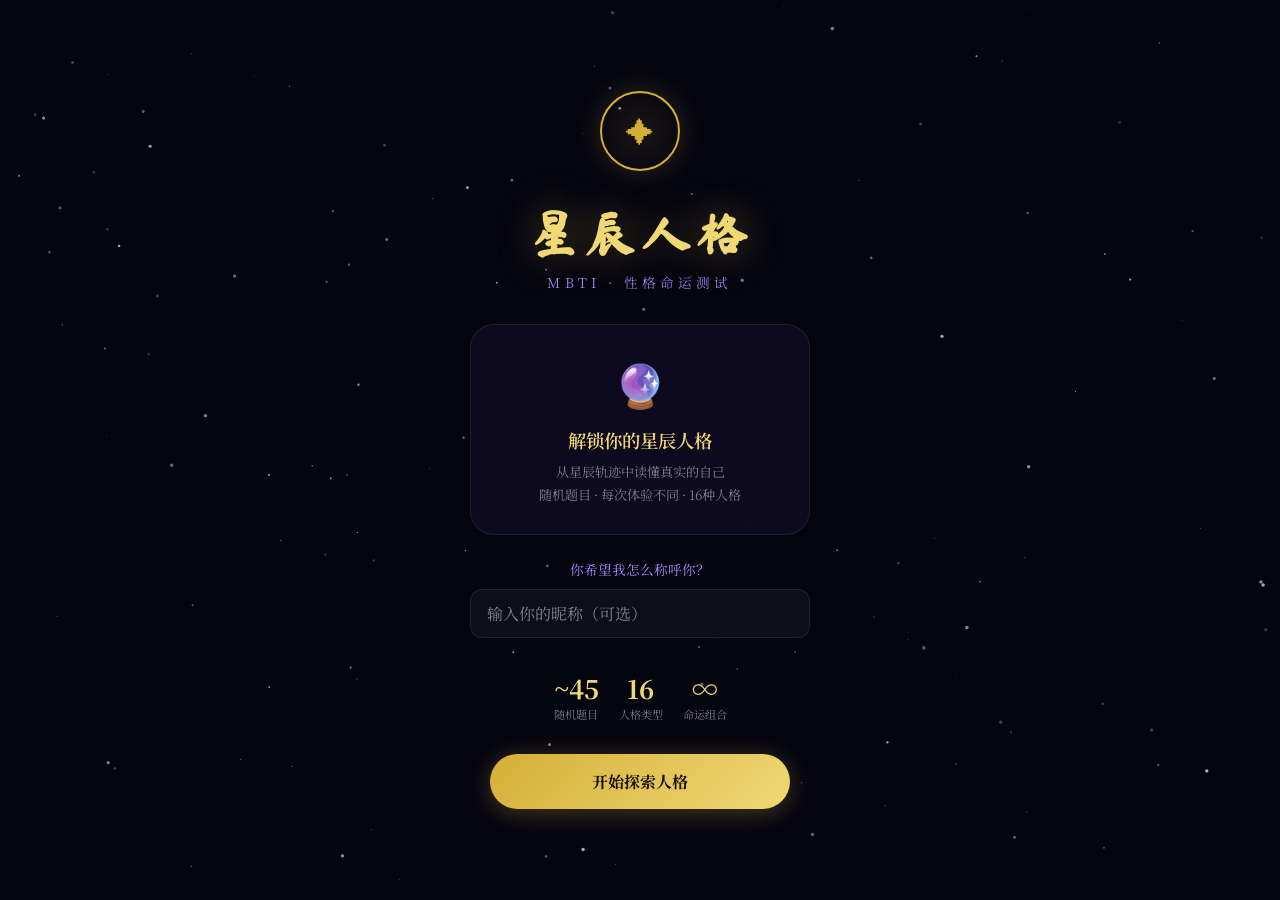
==== commit 5f9685f6: "Add shareable result page links" ====
--- a/index.html
+++ b/index.html
@@ -1969,6 +1969,7 @@
     <div class="share-actions">
       <div class="share-row">
         <button class="share-btn gold" onclick="shareMoment()">✨ 生成星辰海报</button>
+        <button class="share-btn" onclick="shareResultPage()">🔗 分享结果页</button>
       </div>
       <div class="result-actions">
         <button class="free-btn" onclick="restart()">重新测试</button>
@@ -2552,6 +2553,66 @@
   return `${displayName}身上的「${data.name}」气质很明显，你擅长用自己的方式处理世界。今天抽到「${tarot.name}」，说明此刻最重要的不是证明自己，而是顺着真正有回应的方向往前走。`;
 }
 
+function findTarotByName(name) {
+  if (!name) return null;
+  const entry = Object.entries(TAROT_MAP).find(([, tarot]) => tarot.name === name);
+  return entry ? { ...entry[1], type: entry[0] } : null;
+}
+
+function buildShareUrl() {
+  if (!currentType || !currentData) return '';
+  const tarot = selectedTarot || TAROT_MAP[currentType];
+  const params = new URLSearchParams({
+    share: '1',
+    name: userName || '旅人',
+    type: currentType,
+    tarot: tarot.name
+  });
+  return `${window.location.origin}${window.location.pathname}?${params.toString()}`;
+}
+
+async function copyText(text, successMessage) {
+  try {
+    if (navigator.clipboard?.writeText) {
+      await navigator.clipboard.writeText(text);
+    } else {
+      const input = document.createElement('textarea');
+      input.value = text;
+      document.body.appendChild(input);
+      input.select();
+      document.execCommand('copy');
+      document.body.removeChild(input);
+    }
+    alert(successMessage);
+  } catch (error) {
+    alert(text);
+  }
+}
+
+function applySharedResult({ name, type, tarotName }) {
+  if (!TYPES[type]) return false;
+  const tarot = findTarotByName(tarotName) || TAROT_MAP[type];
+  userName = name || '旅人';
+  currentType = type;
+  currentData = TYPES[type];
+  selectedTarot = tarot;
+  showResult();
+  return true;
+}
+
+function initSharedResultFromUrl() {
+  const params = new URLSearchParams(window.location.search);
+  if (params.get('share') !== '1') return;
+  const ok = applySharedResult({
+    name: params.get('name'),
+    type: params.get('type'),
+    tarotName: params.get('tarot')
+  });
+  if (!ok) {
+    show('intro');
+  }
+}
+
 // ═══════════════════════════════════════════════════════════
 // State
 // ═══════════════════════════════════════════════════════════
@@ -3040,6 +3101,32 @@
   window.currentDisplayName = displayName;
 }
 
+async function shareResultPage() {
+  const url = buildShareUrl();
+  if (!url) {
+    alert('请先完成测试再分享结果页');
+    return;
+  }
+
+  const tarot = selectedTarot || TAROT_MAP[currentType];
+  const shareData = {
+    title: `${currentType} · ${currentData.name} 的星辰人格结果`,
+    text: `${userName || '旅人'} 抽中了「${tarot.name}」，点开直接看TA的结果页`,
+    url
+  };
+
+  try {
+    if (navigator.share) {
+      await navigator.share(shareData);
+      return;
+    }
+  } catch (error) {
+    // 用户取消分享时回退为复制链接
+  }
+
+  await copyText(url, '结果页链接已复制，发给朋友后，对方会直接打开你的结果页');
+}
+
 function shareMoment() {
   if (!currentData || !currentType) {
     alert('请先完成测试再生成海报');
@@ -3402,6 +3489,8 @@
   preview.style.display = 'none';
   document.body.style.overflow = '';
 }
+
+initSharedResultFromUrl();
 </script>
 
 <!-- 海报生成用的隐藏 Canvas -->
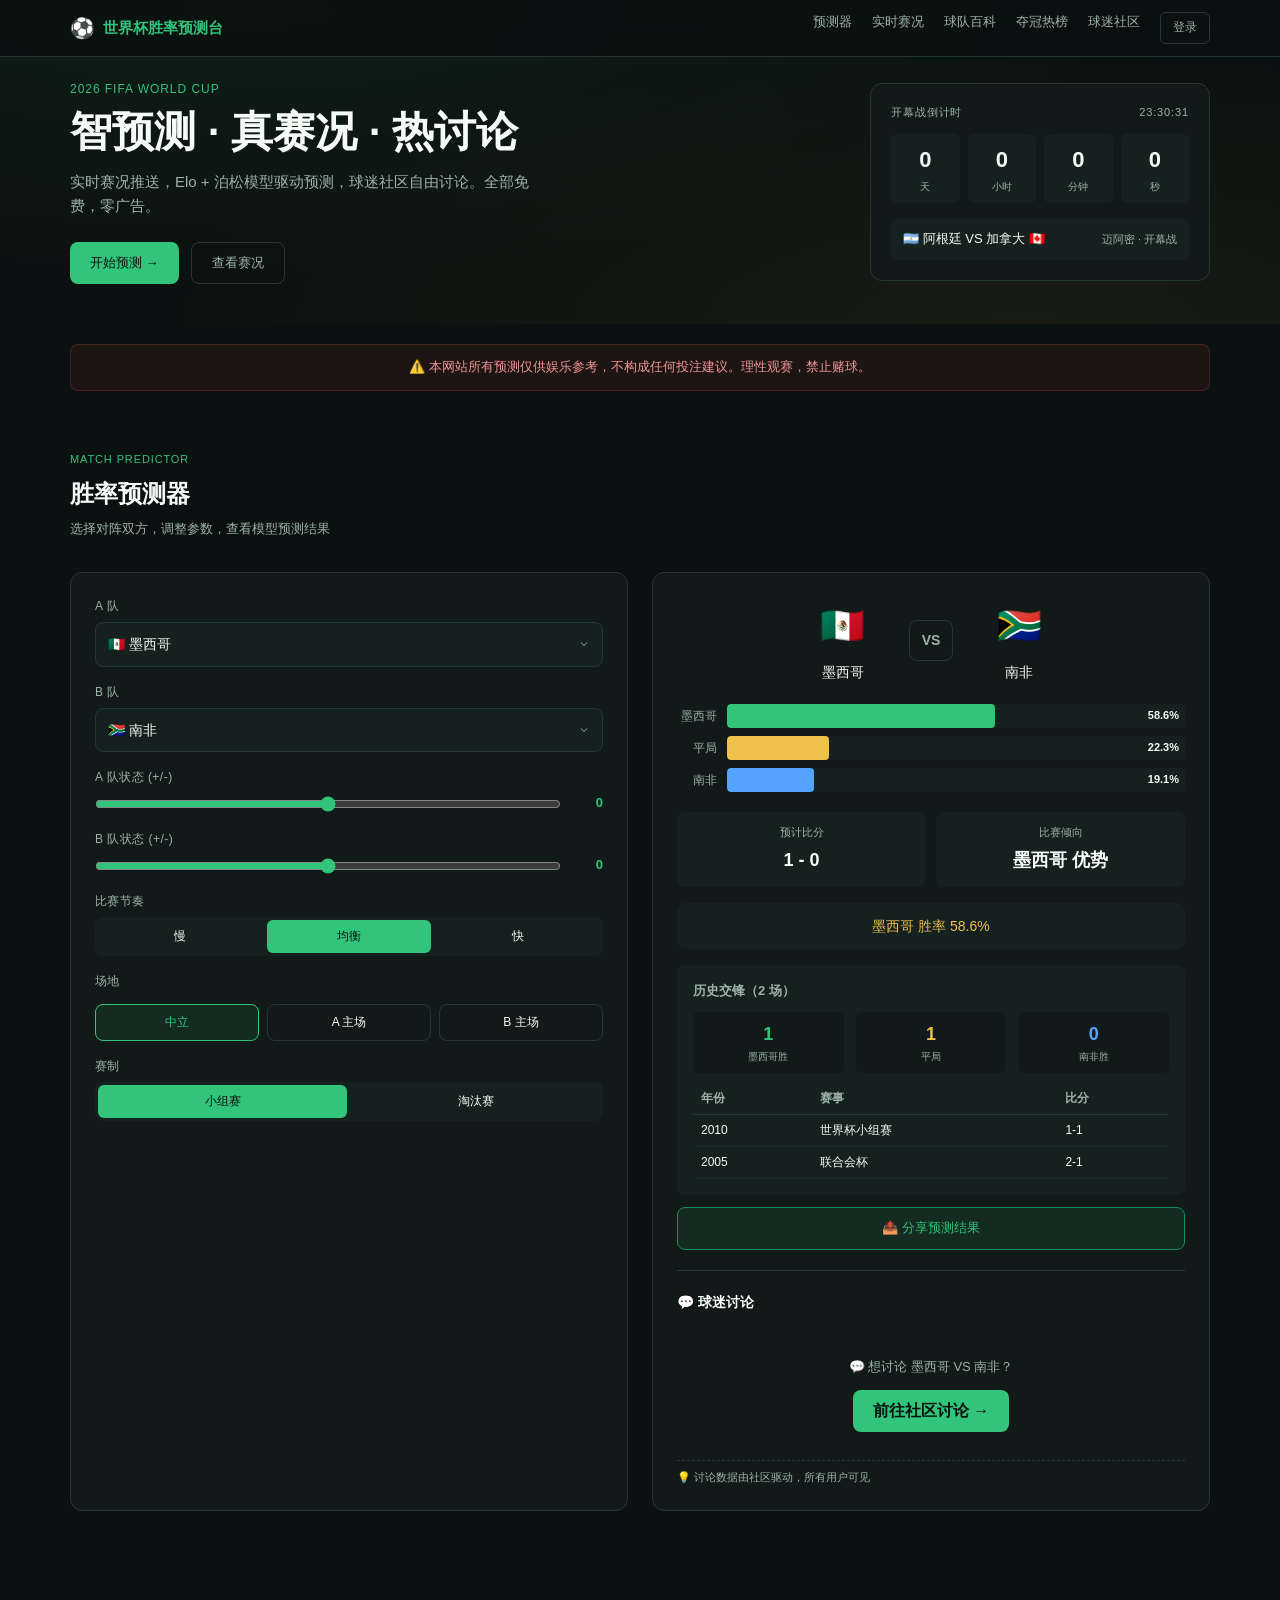
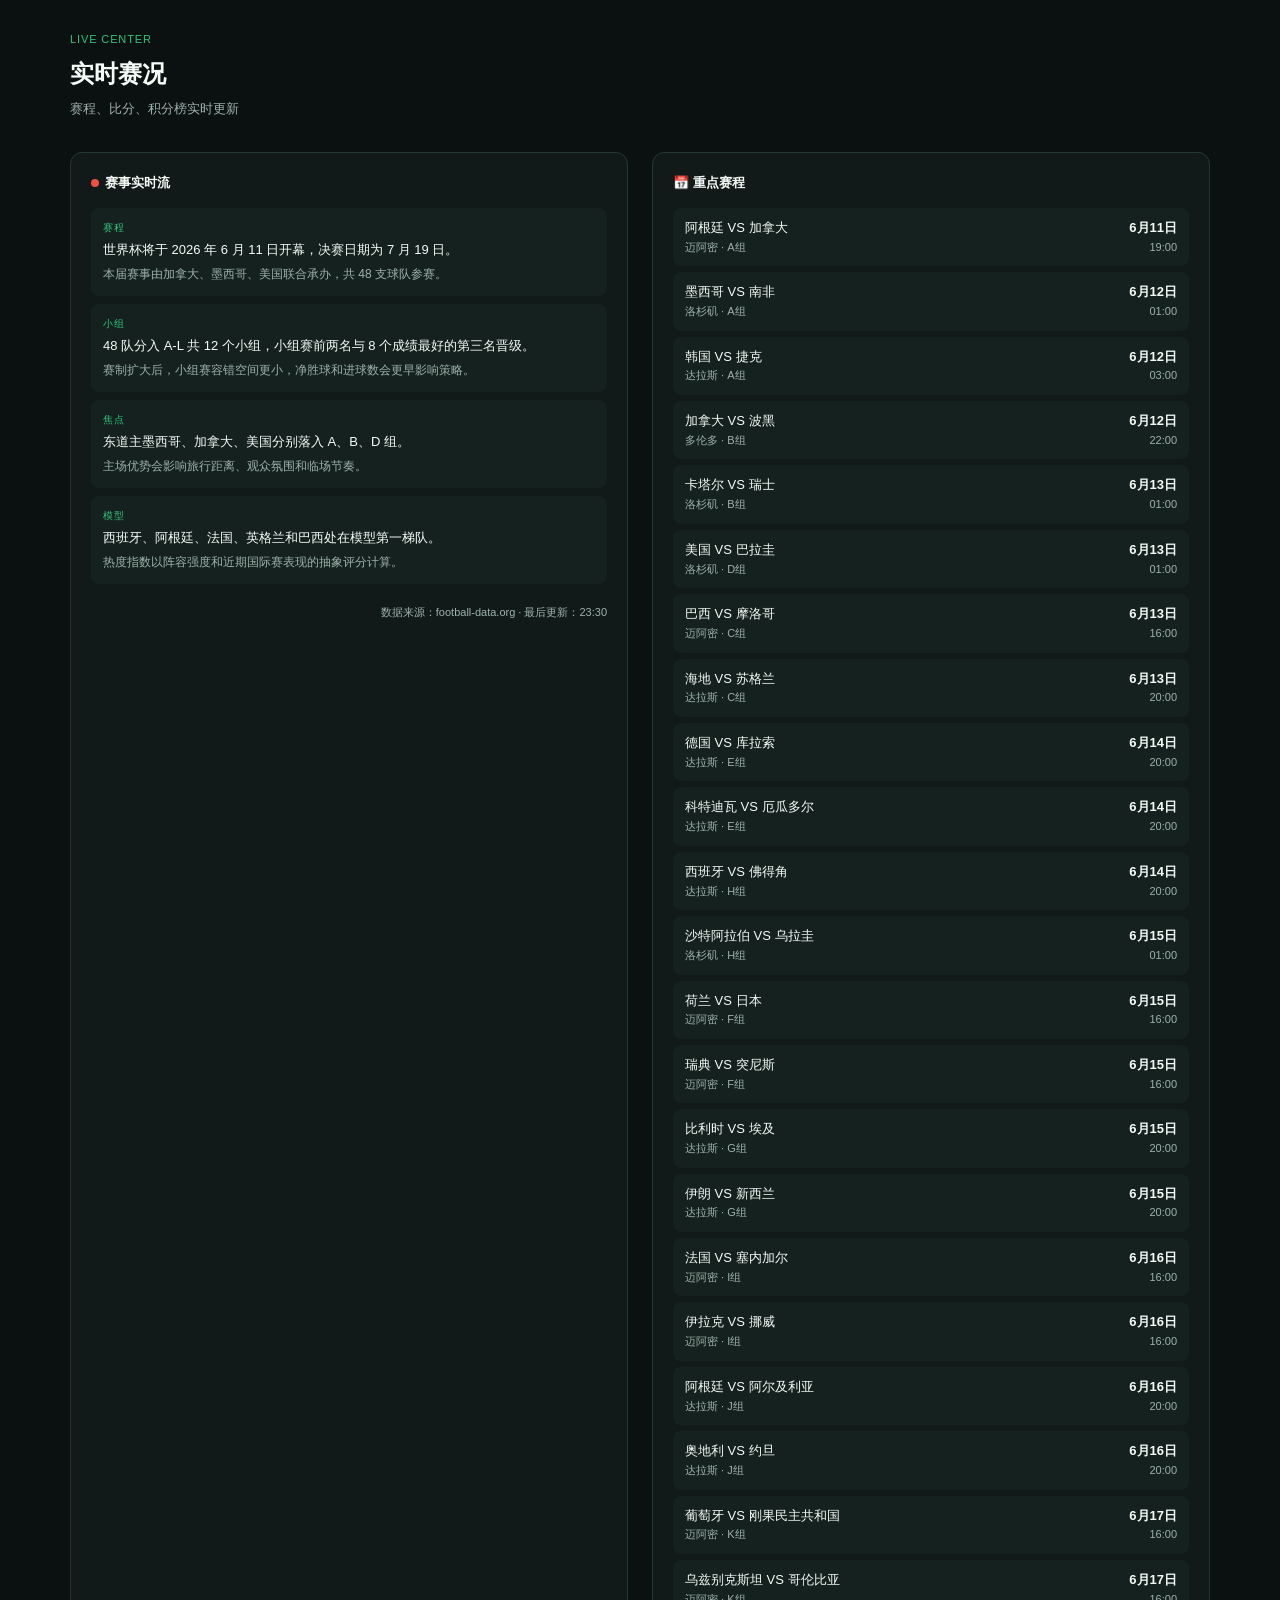
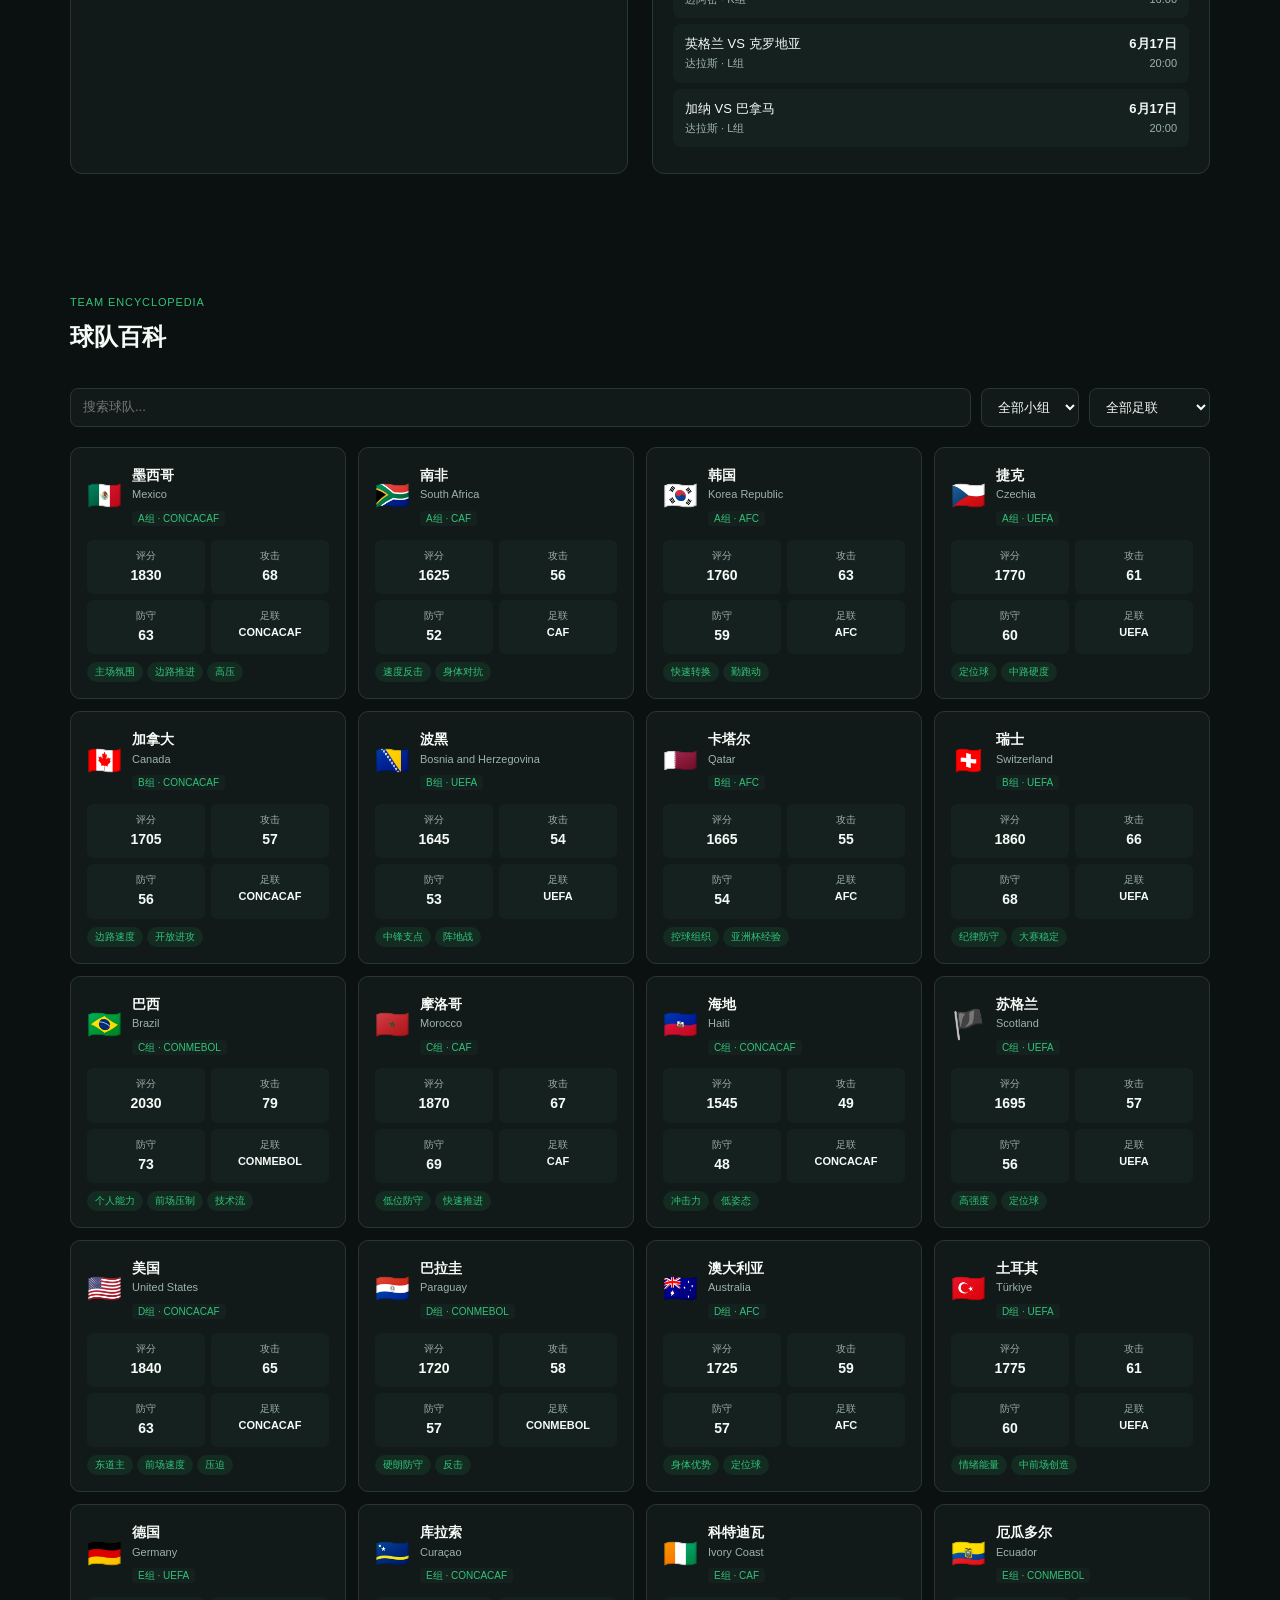
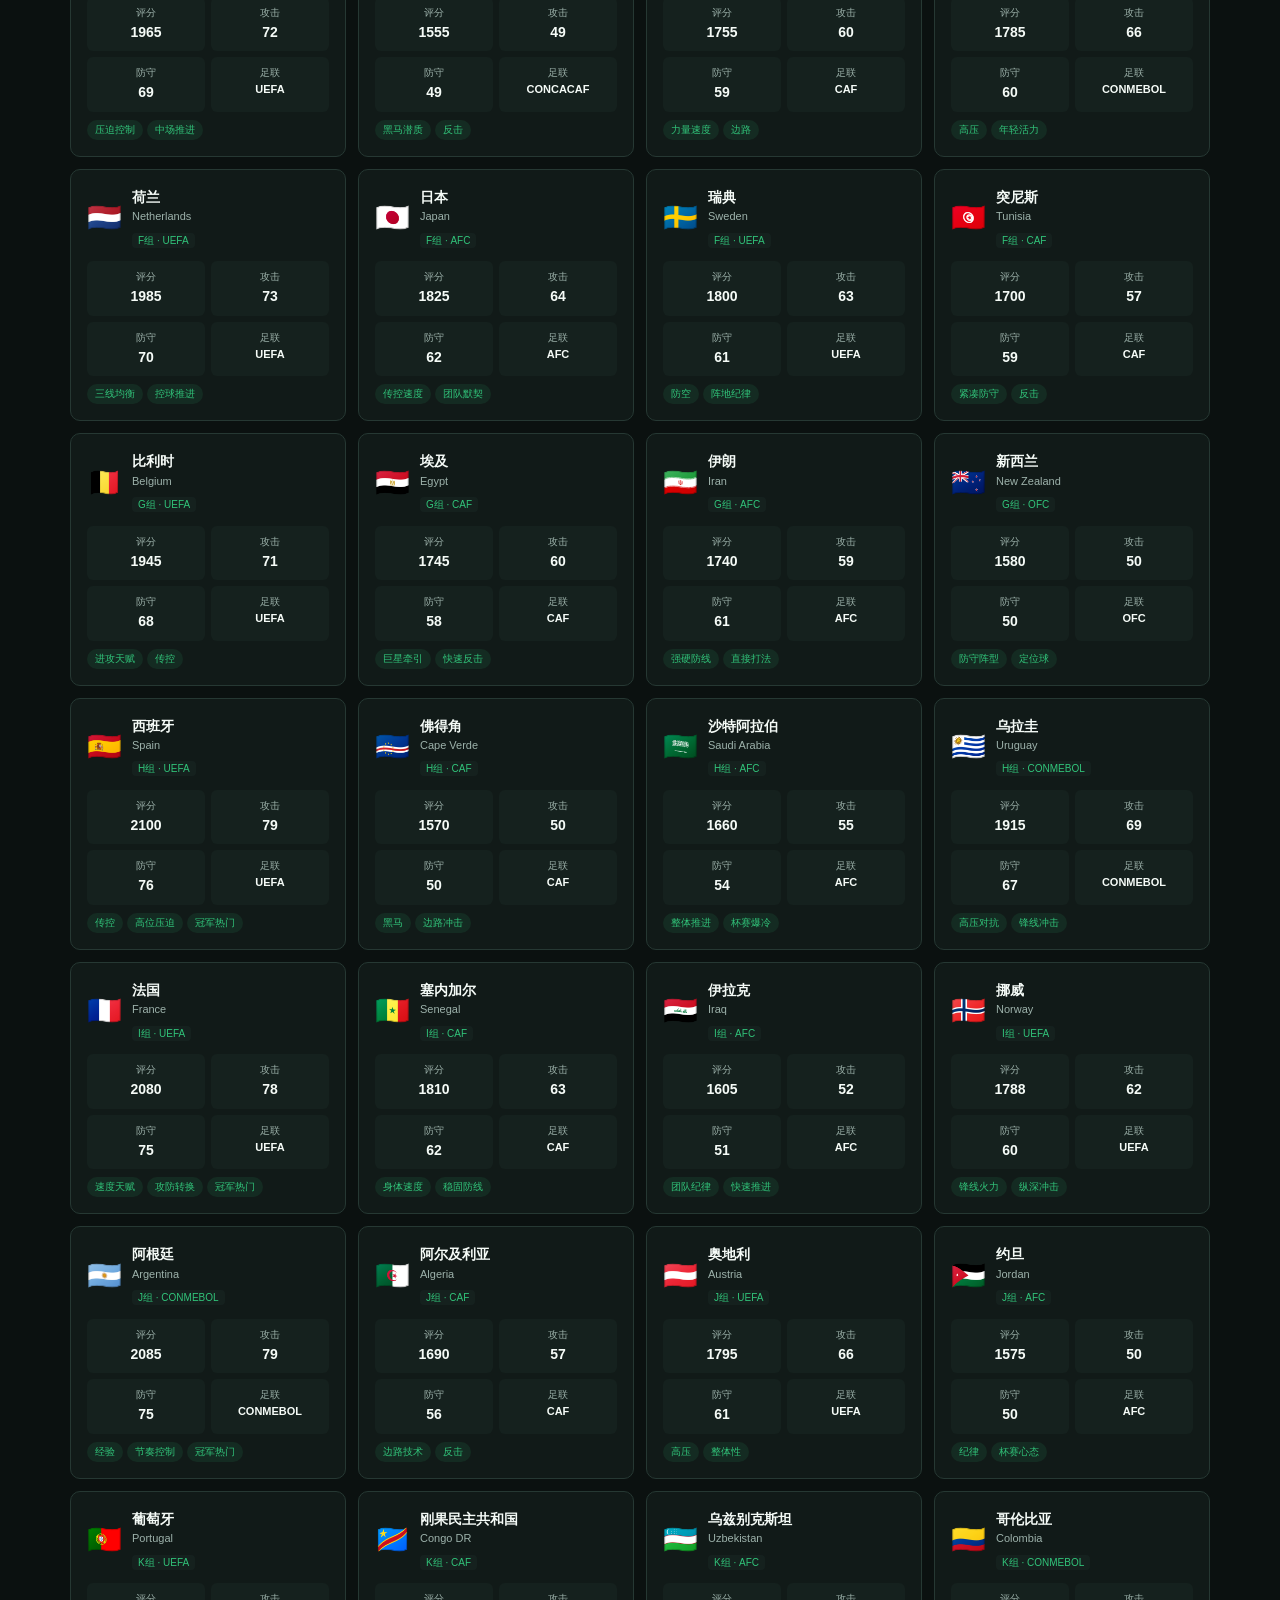
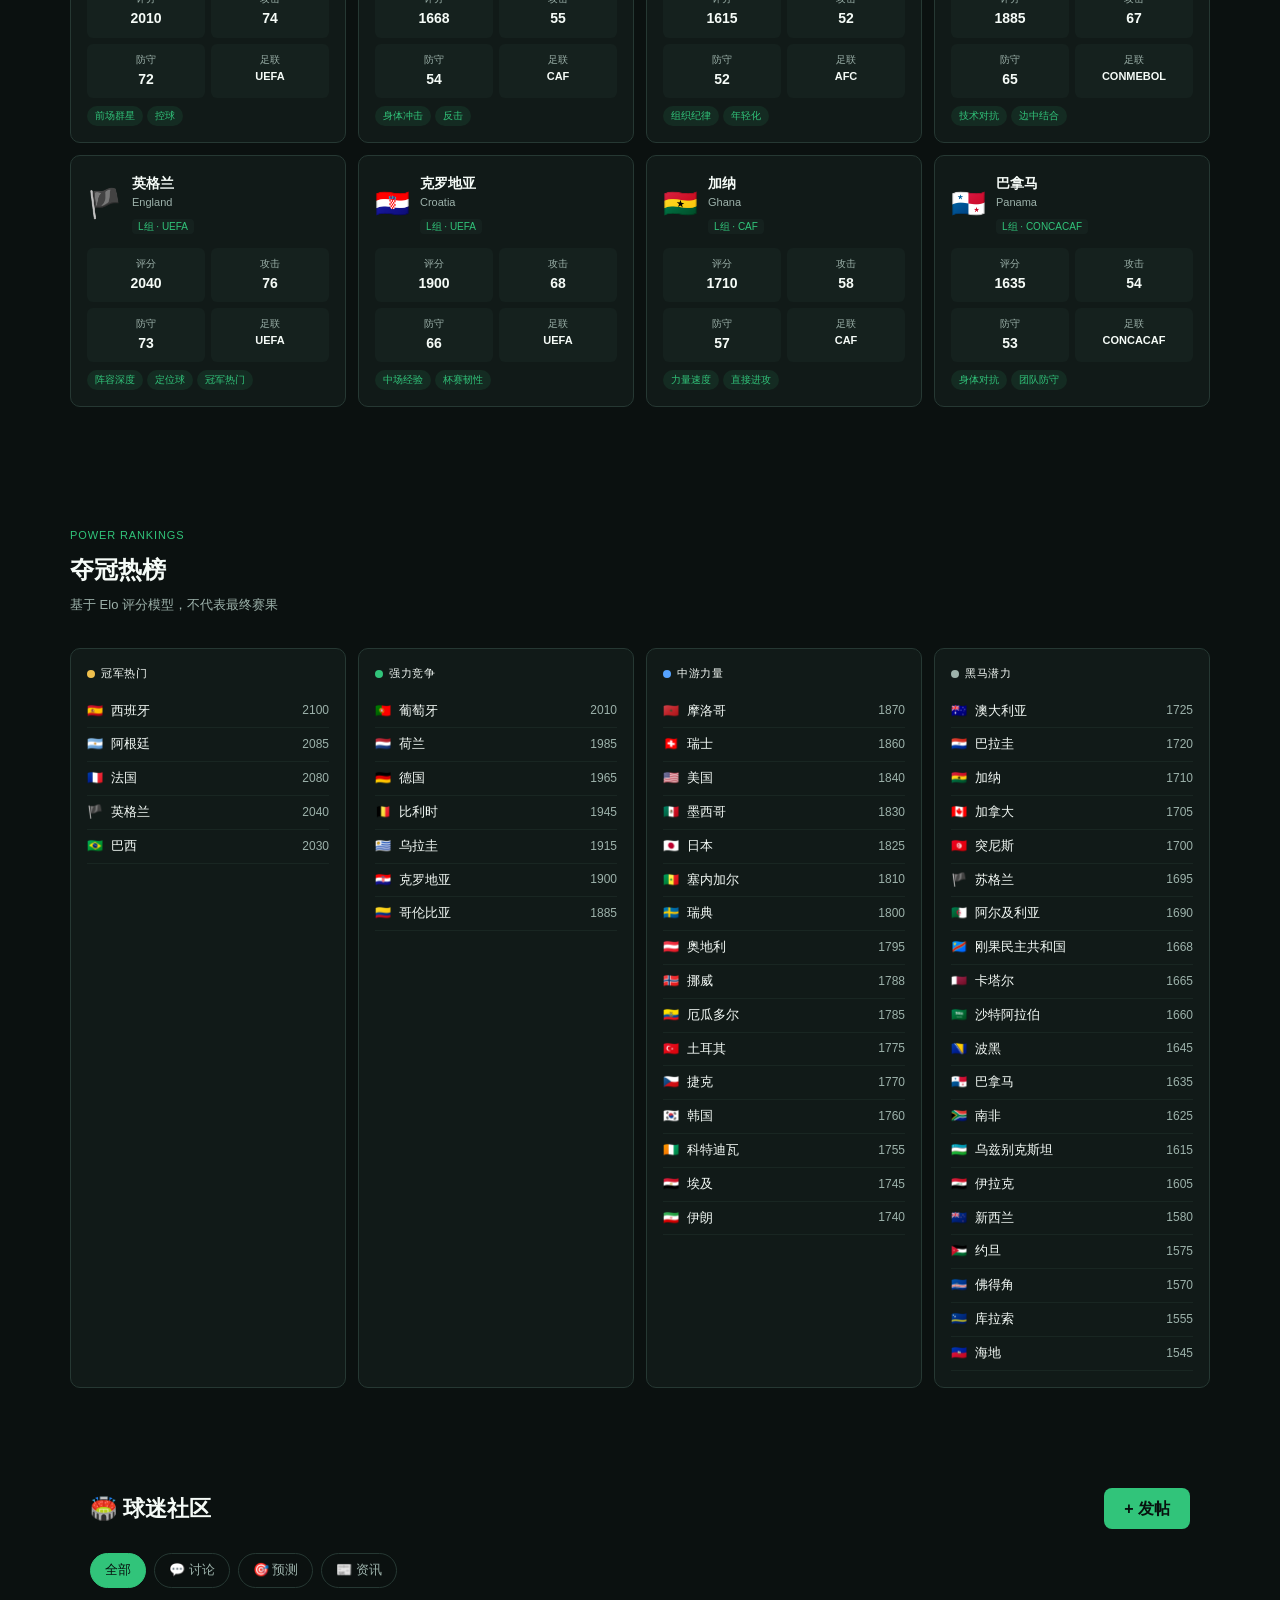
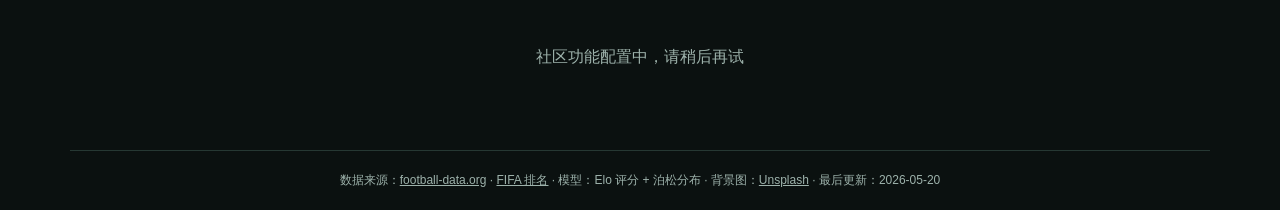
==== commit 29ba214a: "feat: 球迷社区重构 - Supabase后端 + 实时数据 + 预测卡片 - 从单文件index.html(970行)拆分为模块化结构(7个JS+独立CSS) - 新增Supabase后端支持(" ====
--- a/index.html
+++ b/index.html
@@ -2,3499 +2,294 @@
 <html lang="zh-CN">
 <head>
 <meta charset="UTF-8">
-<meta name="viewport" content="width=device-width, initial-scale=1.0, maximum-scale=1.0, user-scalable=no">
-<title>星辰人格 · MBTI 性格命运测试</title>
-<link rel="preconnect" href="https://fonts.googleapis.com">
-<link href="https://fonts.googleapis.com/css2?family=Ma+Shan+Zheng&family=Noto+Serif+SC:wght@300;400;600;700&display=swap" rel="stylesheet">
-<style>
-  :root {
-    --bg: #050510;
-    --surface: rgba(255,255,255,0.04);
-    --surface2: rgba(255,255,255,0.08);
-    --gold: #d4af37;
-    --gold-light: #f0d875;
-    --gold-glow: rgba(212,175,55,0.6);
-    --purple: #8b5cf6;
-    --purple-soft: #a78bfa;
-    --pink: #ec4899;
-    --blue: #4fa3d4;
-    --teal: #4ecdc4;
-    --text: #f5f3ff;
-    --text-dim: rgba(245,243,255,0.5);
-    --border: rgba(255,255,255,0.08);
-    --card: rgba(15,12,35,0.9);
-  }
-
-  * { margin:0; padding:0; box-sizing:border-box; -webkit-tap-highlight-color:transparent; }
-  
-  body {
-    background: var(--bg);
-    color: var(--text);
-    font-family: 'Noto Serif SC', serif;
-    min-height: 100dvh;
-    overflow-x: hidden;
-    position: relative;
-  }
-
-  /* Stars Canvas */
-  #stars { position:fixed; inset:0; z-index:0; pointer-events:none; }
-  
-  .app { position:relative; z-index:1; min-height:100dvh; }
-
-  .screen { display:none; min-height:100dvh; padding: 20px 20px 40px; }
-  .screen.active { display:flex; flex-direction:column; animation:fadeIn .5s ease; }
-  
-  @keyframes fadeIn { from{opacity:0;transform:translateY(12px)} to{opacity:1;transform:none} }
-
-  /* ═════════════════════
-     INTRO SCREEN
-  ═════════════════════ */
-  .intro { align-items:center; justify-content:center; text-align:center; gap:32px; padding-top:40px; }
-  
-  .logo-mark {
-    width:80px; height:80px; border:2px solid var(--gold);
-    border-radius:50%; display:flex; align-items:center; justify-content:center;
-    font-size:28px; color:var(--gold);
-    background: radial-gradient(circle, rgba(212,175,55,0.1), transparent);
-    box-shadow: 0 0 30px rgba(212,175,55,.2);
-    animation: pulse-gold 3s ease-in-out infinite;
-  }
-  @keyframes pulse-gold {
-    0%,100%{box-shadow:0 0 20px rgba(212,175,55,.2)}
-    50%{box-shadow:0 0 50px rgba(212,175,55,.4)}
-  }
-  
-  .title-block h1 {
-    font-family: 'Ma Shan Zheng', cursive;
-    font-size: clamp(2.2rem, 10vw, 3.2rem);
-    color: var(--gold-light);
-    text-shadow: 0 0 40px rgba(212,175,55,.4);
-    letter-spacing: .1em;
-    line-height:1.2;
-  }
-  .title-block .subtitle {
-    margin-top:8px; font-size:.85rem; color:var(--purple-soft);
-    letter-spacing:.3em; font-weight:300;
-  }
-
-  .intro-card {
-    width:100%; max-width:340px;
-    background: var(--card);
-    border: 1px solid var(--border);
-    border-radius:24px; padding: 28px 24px;
-    backdrop-filter: blur(20px);
-  }
-  .intro-icon { font-size:42px; margin-bottom:14px; }
-  .intro-title { font-size:1.15rem; font-weight:600; margin-bottom:8px; color:var(--gold-light); }
-  .intro-desc { font-size:.82rem; color:var(--text-dim); line-height:1.7; }
-
-  /* 名字输入区 */
-  .name-input-section {
-    width:100%; max-width:340px;
-    margin-top:-8px;
-  }
-  .name-input-label {
-    font-size:.85rem; color:var(--purple-soft); margin-bottom:10px;
-  }
-  .name-input-row {
-    display:flex; gap:10px;
-  }
-  .name-input {
-    flex:1; padding:12px 16px; border-radius:12px;
-    border:1px solid var(--border); background:var(--surface);
-    color:var(--text); font-size:1rem; font-family:'Noto Serif SC', serif;
-    outline:none; transition:border-color .2s;
-  }
-  .name-input:focus { border-color:var(--purple); }
-  .name-input::placeholder { color:var(--text-dim); }
-
-  .test-info {
-    display:flex; justify-content:center; gap:20px; flex-wrap:wrap;
-  }
-  .info-item { text-align:center; }
-  .info-num { font-size:1.6rem; font-weight:700; color:var(--gold-light); }
-  .info-label { font-size:.7rem; color:var(--text-dim); }
-
-  .start-btn {
-    width:100%; max-width:300px;
-    background: linear-gradient(135deg, var(--gold), var(--gold-light));
-    color:#1a1000; font-weight:700; font-size:1rem;
-    border:none; border-radius:50px; padding:16px 40px;
-    cursor:pointer; transition: all .3s;
-    font-family: 'Noto Serif SC', serif;
-    box-shadow: 0 4px 24px rgba(212,175,55,.3);
-  }
-  .start-btn:active { transform:scale(.97); }
-
-  /* ═════════════════════
-     LOADING SCREEN - 命运感加载
-  ═════════════════════ */
-  .loading {
-    align-items:center; justify-content:center; text-align:center;
-    gap:20px;
-  }
-  .loading-orbit {
-    width:120px; height:120px;
-    position:relative;
-    animation: orbit-spin 20s linear infinite;
-  }
-  @keyframes orbit-spin {
-    from{transform:rotate(0deg)}
-    to{transform:rotate(360deg)}
-  }
-  .loading-core {
-    position:absolute; top:50%; left:50%;
-    transform:translate(-50%, -50%);
-    width:40px; height:40px;
-    background: radial-gradient(circle, var(--gold-light), var(--gold));
-    border-radius:50%;
-    box-shadow: 0 0 30px var(--gold-glow);
-  }
-  .loading-ring {
-    position:absolute; inset:0;
-    border:1px solid rgba(212,175,55,0.3);
-    border-radius:50%;
-  }
-  .loading-dot {
-    position:absolute; top:-4px; left:50%;
-    width:8px; height:8px;
-    background:var(--gold);
-    border-radius:50%;
-    box-shadow: 0 0 12px var(--gold-glow);
-  }
-  .loading-text {
-    font-size:1.1rem; color:var(--gold-light);
-    text-shadow: 0 0 20px rgba(212,175,55,0.5);
-    min-height:1.5em;
-  }
-  .loading-sub {
-    font-size:.8rem; color:var(--text-dim); margin-top:8px;
-  }
-
-  /* ═════════════════════
-     QUIZ SCREEN
-  ═════════════════════ */
-  
-  /* ═════════════════════
-     答题页宇宙氛围元素 - 全面增强
-  ═════════════════════ */
-  
-  /* 深空背景 */
-  .deep-space-bg {
-    position: absolute;
-    inset: 0;
-    background: 
-      radial-gradient(ellipse at 20% 30%, rgba(139,92,246,0.08) 0%, transparent 50%),
-      radial-gradient(ellipse at 80% 70%, rgba(79,163,212,0.06) 0%, transparent 50%),
-      radial-gradient(ellipse at 50% 50%, rgba(212,175,55,0.04) 0%, transparent 60%);
-    pointer-events: none;
-    z-index: 0;
-  }
-  
-  /* 星尘粒子层 - 20颗 */
-  .stardust-layer {
-    position: absolute;
-    inset: 0;
-    pointer-events: none;
-    overflow: hidden;
-    z-index: 1;
-  }
-  
-  .stardust {
-    position: absolute;
-    width: 2px;
-    height: 2px;
-    background: rgba(255, 255, 255, 0.7);
-    border-radius: 50%;
-    box-shadow: 0 0 6px rgba(255, 255, 255, 0.5);
-    animation: float-up 18s linear infinite;
-    opacity: 0;
-  }
-  
-  .stardust:nth-child(1) { left: 5%; animation-delay: 0s; animation-duration: 15s; }
-  .stardust:nth-child(2) { left: 12%; animation-delay: 1.5s; animation-duration: 17s; }
-  .stardust:nth-child(3) { left: 20%; animation-delay: 3s; animation-duration: 16s; }
-  .stardust:nth-child(4) { left: 28%; animation-delay: 0.8s; animation-duration: 18s; }
-  .stardust:nth-child(5) { left: 35%; animation-delay: 2.2s; animation-duration: 14s; }
-  .stardust:nth-child(6) { left: 42%; animation-delay: 4s; animation-duration: 19s; }
-  .stardust:nth-child(7) { left: 50%; animation-delay: 1s; animation-duration: 15s; }
-  .stardust:nth-child(8) { left: 58%; animation-delay: 2.5s; animation-duration: 17s; }
-  .stardust:nth-child(9) { left: 65%; animation-delay: 0.5s; animation-duration: 16s; }
-  .stardust:nth-child(10) { left: 72%; animation-delay: 3.5s; animation-duration: 18s; }
-  .stardust:nth-child(11) { left: 8%; animation-delay: 2s; animation-duration: 15s; }
-  .stardust:nth-child(12) { left: 18%; animation-delay: 4.5s; animation-duration: 17s; }
-  .stardust:nth-child(13) { left: 32%; animation-delay: 1.2s; animation-duration: 16s; }
-  .stardust:nth-child(14) { left: 48%; animation-delay: 3.8s; animation-duration: 18s; }
-  .stardust:nth-child(15) { left: 55%; animation-delay: 0.3s; animation-duration: 14s; }
-  .stardust:nth-child(16) { left: 62%; animation-delay: 2.8s; animation-duration: 19s; }
-  .stardust:nth-child(17) { left: 75%; animation-delay: 1.8s; animation-duration: 15s; }
-  .stardust:nth-child(18) { left: 82%; animation-delay: 4.2s; animation-duration: 17s; }
-  .stardust:nth-child(19) { left: 88%; animation-delay: 0.6s; animation-duration: 16s; }
-  .stardust:nth-child(20) { left: 95%; animation-delay: 3.2s; animation-duration: 18s; }
-  
-  @keyframes float-up {
-    0% {
-      bottom: -10px;
-      opacity: 0;
-      transform: translateX(0) scale(0.5);
-    }
-    5% { opacity: 0.9; transform: scale(1); }
-    90% { opacity: 0.7; }
-    100% {
-      bottom: 105%;
-      opacity: 0;
-      transform: translateX(30px) scale(0.8);
-    }
-  }
-  
-  /* 流星 - 5条 */
-  .meteor-layer {
-    position: absolute;
-    inset: 0;
-    pointer-events: none;
-    overflow: hidden;
-    z-index: 2;
-  }
-  
-  .meteor {
-    position: absolute;
-    width: 100px;
-    height: 2px;
-    background: linear-gradient(90deg, rgba(255,255,255,0), rgba(255,255,255,0.9), rgba(167,139,250,0.6));
-    border-radius: 50%;
-    transform: rotate(-45deg);
-    animation: meteor-fall 8s ease-in-out infinite;
-    opacity: 0;
-    filter: blur(0.5px);
-  }
-  
-  .meteor:nth-child(1) {
-    top: 5%;
-    left: 60%;
-    animation-delay: 0s;
-  }
-  
-  .meteor:nth-child(2) {
-    top: 25%;
-    left: 10%;
-    animation-delay: 2s;
-  }
-  
-  .meteor:nth-child(3) {
-    top: 50%;
-    left: 75%;
-    animation-delay: 4s;
-  }
-  
-  .meteor:nth-child(4) {
-    top: 70%;
-    left: 30%;
-    animation-delay: 6s;
-  }
-  
-  .meteor:nth-child(5) {
-    top: 15%;
-    left: 85%;
-    animation-delay: 1s;
-  }
-
-  .meteor.slow {
-    width: 180px;
-    height: 2px;
-    background: linear-gradient(90deg, rgba(255,255,255,0), rgba(255,255,255,0.8), rgba(212,175,55,0.55), rgba(255,255,255,0));
-    filter: blur(0.2px);
-    opacity: 0;
-    animation: meteor-drift 18s linear infinite;
-  }
-
-  .meteor.slow:nth-child(1) {
-    top: 12%;
-    left: 82%;
-    animation-delay: 0s;
-  }
-
-  .meteor.slow:nth-child(2) {
-    top: 36%;
-    left: 92%;
-    animation-delay: 6s;
-  }
-
-  .meteor.slow:nth-child(3) {
-    top: 68%;
-    left: 88%;
-    animation-delay: 12s;
-  }
-  
-  @keyframes meteor-fall {
-    0% {
-      opacity: 0;
-      transform: rotate(-45deg) translateX(0);
-    }
-    3% { opacity: 1; }
-    10% {
-      opacity: 0;
-      transform: rotate(-45deg) translateX(-300px);
-    }
-    100% { opacity: 0; }
-  }
-
-  @keyframes meteor-drift {
-    0% {
-      opacity: 0;
-      transform: rotate(-32deg) translate3d(0, 0, 0);
-    }
-    8% {
-      opacity: .55;
-    }
-    56% {
-      opacity: .42;
-    }
-    82% {
-      opacity: 0;
-      transform: rotate(-32deg) translate3d(-420px, 220px, 0);
-    }
-    100% {
-      opacity: 0;
-      transform: rotate(-32deg) translate3d(-420px, 220px, 0);
-    }
-  }
-  
-  /* 星云光晕 - 5团 */
-  .nebula-layer {
-    position: absolute;
-    inset: 0;
-    pointer-events: none;
-    overflow: hidden;
-    z-index: 0;
-  }
-  
-  .nebula {
-    position: absolute;
-    border-radius: 50%;
-    filter: blur(80px);
-    animation: nebula-drift 25s ease-in-out infinite;
-    opacity: 0.12;
-  }
-  
-  .nebula.purple {
-    width: 250px;
-    height: 250px;
-    background: radial-gradient(circle, rgba(139,92,246,0.5), transparent 70%);
-    top: 10%;
-    left: -80px;
-  }
-  
-  .nebula.blue {
-    width: 300px;
-    height: 300px;
-    background: radial-gradient(circle, rgba(79,163,212,0.4), transparent 70%);
-    bottom: 5%;
-    right: -100px;
-    animation-delay: -12s;
-  }
-  
-  .nebula.gold {
-    width: 220px;
-    height: 220px;
-    background: radial-gradient(circle, rgba(212,175,55,0.35), transparent 70%);
-    top: 50%;
-    left: 10%;
-    animation-delay: -6s;
-  }
-  
-  .nebula.pink {
-    width: 200px;
-    height: 200px;
-    background: radial-gradient(circle, rgba(236,72,153,0.3), transparent 70%);
-    top: 30%;
-    right: 5%;
-    animation-delay: -18s;
-  }
-  
-  .nebula.teal {
-    width: 180px;
-    height: 180px;
-    background: radial-gradient(circle, rgba(78,205,196,0.25), transparent 70%);
-    bottom: 30%;
-    left: 50%;
-    animation-delay: -3s;
-  }
-  
-  @keyframes nebula-drift {
-    0%, 100% { transform: translate(0, 0) scale(1); opacity: 0.12; }
-    25% { transform: translate(40px, -30px) scale(1.15); opacity: 0.15; }
-    50% { transform: translate(-30px, 20px) scale(0.9); opacity: 0.1; }
-    75% { transform: translate(20px, 40px) scale(1.1); opacity: 0.13; }
-  }
-  
-  /* 闪烁星星矩阵 - 30颗 */
-  .twinkling-stars {
-    position: absolute;
-    inset: 0;
-    pointer-events: none;
-    z-index: 1;
-  }
-  
-  .twinkle-star {
-    position: absolute;
-    width: 3px;
-    height: 3px;
-    background: #fff;
-    border-radius: 50%;
-    animation: twinkle 3s ease-in-out infinite;
-  }
-  
-  .twinkle-star:nth-child(1) { top: 5%; left: 10%; animation-delay: 0s; animation-duration: 2.5s; }
-  .twinkle-star:nth-child(2) { top: 8%; left: 25%; animation-delay: 0.3s; animation-duration: 3s; }
-  .twinkle-star:nth-child(3) { top: 12%; left: 45%; animation-delay: 0.6s; animation-duration: 2.8s; }
-  .twinkle-star:nth-child(4) { top: 6%; left: 70%; animation-delay: 0.9s; animation-duration: 3.2s; }
-  .twinkle-star:nth-child(5) { top: 15%; left: 85%; animation-delay: 1.2s; animation-duration: 2.6s; }
-  .twinkle-star:nth-child(6) { top: 20%; left: 5%; animation-delay: 0.2s; animation-duration: 3.1s; }
-  .twinkle-star:nth-child(7) { top: 25%; left: 30%; animation-delay: 0.5s; animation-duration: 2.7s; }
-  .twinkle-star:nth-child(8) { top: 22%; left: 55%; animation-delay: 0.8s; animation-duration: 2.9s; }
-  .twinkle-star:nth-child(9) { top: 28%; left: 78%; animation-delay: 1.1s; animation-duration: 3.3s; }
-  .twinkle-star:nth-child(10) { top: 18%; left: 92%; animation-delay: 1.4s; animation-duration: 2.4s; }
-  .twinkle-star:nth-child(11) { top: 35%; left: 12%; animation-delay: 0.1s; animation-duration: 3s; }
-  .twinkle-star:nth-child(12) { top: 40%; left: 38%; animation-delay: 0.4s; animation-duration: 2.8s; }
-  .twinkle-star:nth-child(13) { top: 38%; left: 62%; animation-delay: 0.7s; animation-duration: 3.1s; }
-  .twinkle-star:nth-child(14) { top: 42%; left: 88%; animation-delay: 1s; animation-duration: 2.5s; }
-  .twinkle-star:nth-child(15) { top: 48%; left: 8%; animation-delay: 1.3s; animation-duration: 2.9s; }
-  .twinkle-star:nth-child(16) { top: 52%; left: 22%; animation-delay: 0.15s; animation-duration: 3.2s; }
-  .twinkle-star:nth-child(17) { top: 55%; left: 48%; animation-delay: 0.45s; animation-duration: 2.6s; }
-  .twinkle-star:nth-child(18) { top: 50%; left: 72%; animation-delay: 0.75s; animation-duration: 3s; }
-  .twinkle-star:nth-child(19) { top: 58%; left: 95%; animation-delay: 1.05s; animation-duration: 2.7s; }
-  .twinkle-star:nth-child(20) { top: 62%; left: 3%; animation-delay: 1.35s; animation-duration: 2.8s; }
-  .twinkle-star:nth-child(21) { top: 68%; left: 28%; animation-delay: 0.25s; animation-duration: 3.1s; }
-  .twinkle-star:nth-child(22) { top: 72%; left: 52%; animation-delay: 0.55s; animation-duration: 2.5s; }
-  .twinkle-star:nth-child(23) { top: 70%; left: 75%; animation-delay: 0.85s; animation-duration: 2.9s; }
-  .twinkle-star:nth-child(24) { top: 75%; left: 90%; animation-delay: 1.15s; animation-duration: 3.3s; }
-  .twinkle-star:nth-child(25) { top: 80%; left: 15%; animation-delay: 0.35s; animation-duration: 2.6s; }
-  .twinkle-star:nth-child(26) { top: 85%; left: 40%; animation-delay: 0.65s; animation-duration: 3s; }
-  .twinkle-star:nth-child(27) { top: 82%; left: 65%; animation-delay: 0.95s; animation-duration: 2.8s; }
-  .twinkle-star:nth-child(28) { top: 88%; left: 82%; animation-delay: 1.25s; animation-duration: 3.2s; }
-  .twinkle-star:nth-child(29) { top: 92%; left: 55%; animation-delay: 0.5s; animation-duration: 2.7s; }
-  .twinkle-star:nth-child(30) { top: 95%; left: 35%; animation-delay: 1.45s; animation-duration: 2.9s; }
-  
-  @keyframes twinkle {
-    0%, 100% { 
-      opacity: 0.2;
-      transform: scale(0.8);
-      box-shadow: 0 0 4px rgba(255,255,255,0.3);
-    }
-    50% { 
-      opacity: 1;
-      transform: scale(1.2);
-      box-shadow: 0 0 8px rgba(255,255,255,0.8);
-    }
-  }
-  
-  /* 星座连线 */
-  .constellation-bg {
-    position: absolute;
-    inset: 0;
-    pointer-events: none;
-    z-index: 1;
-    opacity: 0.6;
-  }
-  
-  .constellation-bg svg {
-    width: 100%;
-    height: 100%;
-  }
-  
-  /* 漂浮宇宙元素 - 8个 */
-  .floating-elements {
-    position: absolute;
-    inset: 0;
-    pointer-events: none;
-    overflow: hidden;
-    z-index: 3;
-  }
-  
-  .floating-cosmos {
-    position: absolute;
-    font-size: 1.3rem;
-    opacity: 0.25;
-    animation: float-cosmos 15s ease-in-out infinite;
-    filter: drop-shadow(0 0 10px rgba(255,255,255,0.3));
-  }
-  
-  .floating-cosmos:nth-child(1) { top: 8%; left: 6%; animation-delay: 0s; }
-  .floating-cosmos:nth-child(2) { top: 20%; right: 8%; animation-delay: -3s; }
-  .floating-cosmos:nth-child(3) { top: 40%; left: 4%; animation-delay: -6s; }
-  .floating-cosmos:nth-child(4) { top: 55%; right: 6%; animation-delay: -9s; }
-  .floating-cosmos:nth-child(5) { top: 70%; left: 8%; animation-delay: -12s; }
-  .floating-cosmos:nth-child(6) { top: 85%; right: 10%; animation-delay: -2s; }
-  .floating-cosmos:nth-child(7) { top: 30%; left: 90%; animation-delay: -5s; }
-  .floating-cosmos:nth-child(8) { top: 65%; left: 85%; animation-delay: -8s; }
-  
-  @keyframes float-cosmos {
-    0%, 100% { 
-      transform: translateY(0) rotate(0deg); 
-      opacity: 0.2;
-    }
-    50% { 
-      transform: translateY(-20px) rotate(15deg); 
-      opacity: 0.35;
-    }
-  }
-  
-  /* 问题文字星光环绕效果 */
-  .question-text {
-    position: relative;
-  }
-  
-  .question-text::before {
-    content: '';
-    position: absolute;
-    top: -15px;
-    left: 50%;
-    transform: translateX(-50%);
-    width: 60%;
-    height: 2px;
-    background: linear-gradient(90deg, transparent, rgba(167,139,250,0.3), transparent);
-    animation: shimmer 3s ease-in-out infinite;
-  }
-  
-  @keyframes shimmer {
-    0%, 100% { opacity: 0.3; width: 60%; }
-    50% { opacity: 0.6; width: 70%; }
-  }
-  
-  .quiz { padding-top:16px; gap:0; }
-
-  .quiz-top-card {
-    position: relative;
-    padding: 16px 16px 14px;
-    margin-bottom: 14px;
-    border-radius: 20px;
-    background: linear-gradient(160deg, rgba(18,16,38,.84), rgba(10,10,24,.92));
-    border: 1px solid rgba(255,255,255,.08);
-    box-shadow:
-      0 12px 30px rgba(0,0,0,.28),
-      inset 0 1px 0 rgba(255,255,255,.04);
-    overflow: hidden;
-    backdrop-filter: blur(14px);
-  }
-
-  .quiz-top-card::before {
-    content: '';
-    position: absolute;
-    inset: 0;
-    background:
-      radial-gradient(circle at top right, rgba(212,175,55,.12), transparent 30%),
-      radial-gradient(circle at left center, rgba(139,92,246,.14), transparent 32%);
-    pointer-events: none;
-  }
-
-  .quiz-top-meta {
-    display: flex;
-    align-items: center;
-    justify-content: space-between;
-    gap: 12px;
-    position: relative;
-    z-index: 1;
-  }
-
-  .quiz-phase {
-    font-size: .68rem;
-    color: rgba(240,216,117,.85);
-    letter-spacing: .22em;
-  }
-
-  .quiz-energy {
-    font-size: .65rem;
-    color: rgba(200,180,220,.74);
-    padding: 5px 10px;
-    border-radius: 999px;
-    background: rgba(255,255,255,.04);
-    border: 1px solid rgba(255,255,255,.07);
-  }
-
-  .quiz-focus {
-    margin-top: 14px;
-    position: relative;
-    z-index: 1;
-  }
-
-  .quiz-focus-label {
-    font-size: .64rem;
-    color: rgba(167,139,250,.72);
-    letter-spacing: .18em;
-    margin-bottom: 6px;
-  }
-
-  .quiz-focus-text {
-    font-size: .92rem;
-    line-height: 1.7;
-    color: rgba(245,243,255,.92);
-  }
-
-  .quiz-progress-meta {
-    display: flex;
-    gap: 8px;
-    flex-wrap: wrap;
-    margin-top: 12px;
-    position: relative;
-    z-index: 1;
-  }
-
-  .quiz-progress-chip {
-    font-size: .62rem;
-    color: rgba(220,210,240,.76);
-    padding: 5px 10px;
-    border-radius: 999px;
-    background: rgba(255,255,255,.035);
-    border: 1px solid rgba(255,255,255,.06);
-  }
-  
-  .quiz-header {
-    display:flex; align-items:center; justify-content:space-between;
-    margin-bottom:6px;
-  }
-  .quiz-dim { font-size:.72rem; color:var(--purple-soft); letter-spacing:.2em; text-transform:uppercase; }
-  .quiz-counter { font-size:.72rem; color:var(--text-dim); }
-  
-  .progress-bar { height:3px; background:var(--border); border-radius:2px; margin-bottom:28px; overflow:hidden; }
-  .progress-fill { height:100%; background: linear-gradient(90deg, var(--purple), var(--gold)); border-radius:2px; transition: width .5s ease; }
-
-  .question-block { flex:1; }
-  .question-shell {
-    position: relative;
-    padding: 18px 16px 20px;
-    border-radius: 22px;
-    background: linear-gradient(180deg, rgba(14,12,31,.82), rgba(8,8,20,.92));
-    border: 1px solid rgba(255,255,255,.06);
-    box-shadow: 0 14px 36px rgba(0,0,0,.24);
-    overflow: hidden;
-  }
-  .question-shell::before {
-    content: '';
-    position: absolute;
-    inset: 0;
-    background:
-      linear-gradient(135deg, rgba(255,255,255,.04), transparent 40%),
-      radial-gradient(circle at bottom right, rgba(79,163,212,.12), transparent 28%);
-    pointer-events: none;
-  }
-  .question-shell.is-transitioning {
-    animation: question-fade .42s ease;
-  }
-  .question-text {
-    font-size: clamp(1.05rem, 4.5vw, 1.35rem);
-    font-weight:600; line-height:1.6; margin-bottom:20px;
-    min-height:60px;
-    text-shadow: 0 0 20px rgba(245,243,255,0.15);
-  }
-
-  @keyframes question-fade {
-    0% {
-      opacity: .18;
-      transform: translateY(10px) scale(.985);
-      filter: blur(6px);
-    }
-    100% {
-      opacity: 1;
-      transform: translateY(0) scale(1);
-      filter: blur(0);
-    }
-  }
-
-  .question-mood {
-    position: relative;
-    z-index: 1;
-    margin-bottom: 18px;
-    font-size: .68rem;
-    color: rgba(200,180,220,.72);
-    letter-spacing: .14em;
-    text-align: center;
-  }
-  /* ═══════════════════════════════════════════════════════════
-     竖向选项卡片布局
-  ═══════════════════════════════════════════════════════════ */
-  
-  .question-options {
-    display:none; /* 已废弃，用新的 option-cards 代替 */
-  }
-  
-  /* 维度刻度条（微妙的渐变提示） */
-  .dim-bar {
-    width: 100%;
-    max-width: 360px;
-    margin: 0 auto 20px;
-    display: flex;
-    align-items: center;
-    gap: 8px;
-  }
-  .dim-bar-label {
-    font-size: .6rem;
-    color: var(--text-dim);
-    white-space: nowrap;
-  }
-  .dim-bar-track {
-    flex: 1;
-    height: 3px;
-    border-radius: 2px;
-    background: linear-gradient(90deg, var(--gold), rgba(139,92,246,.5), var(--blue));
-    opacity: .4;
-  }
-  
-  /* 竖向大卡容器 */
-  .option-cards {
-    display: flex;
-    flex-direction: column;
-    gap: 16px;
-    width: 100%;
-    max-width: 380px;
-    margin: 0 auto;
-    position: relative;
-    z-index: 1;
-    animation: options-rise .45s cubic-bezier(.24,.8,.24,1);
-  }
-
-  @keyframes options-rise {
-    0% {
-      opacity: 0;
-      transform: translateY(14px);
-    }
-    100% {
-      opacity: 1;
-      transform: translateY(0);
-    }
-  }
-  
-  /* 单张选项卡 */
-  .opt-card {
-    width: 100%;
-    padding: 18px 20px;
-    border-radius: 16px;
-    background: rgba(255,255,255,0.04);
-    border: 1px solid rgba(255,255,255,0.08);
-    cursor: pointer;
-    transition: all .25s cubic-bezier(.34,1.56,.64,1);
-    user-select: none;
-    position: relative;
-    overflow: hidden;
-    /* 磨砂质感 */
-    backdrop-filter: blur(12px);
-    -webkit-backdrop-filter: blur(12px);
-  }
-  
-  /* 磨砂边框光晕 */
-  .opt-card::before {
-    content: '';
-    position: absolute;
-    inset: 0;
-    border-radius: 16px;
-    background: linear-gradient(135deg, rgba(255,255,255,0.06), transparent);
-    pointer-events: none;
-  }
-  
-  /* 左卡（左选项 = E/S/T/J）微金光晕 */
-  .opt-card.left-card:hover,
-  .opt-card.left-card:active {
-    border-color: rgba(212,175,55,.5);
-    background: rgba(212,175,55,.06);
-    box-shadow: 0 0 24px rgba(212,175,55,.15), inset 0 0 20px rgba(212,175,55,.04);
-    transform: scale(1.02);
-  }
-  .opt-card.left-card.selected {
-    border-color: rgba(212,175,55,.7);
-    background: rgba(212,175,55,.1);
-    box-shadow: 0 0 30px rgba(212,175,55,.25), inset 0 0 24px rgba(212,175,55,.06);
-    transform: scale(1.03);
-  }
-  
-  /* 右卡（右选项 = I/N/F/P）蓝紫光晕 */
-  .opt-card.right-card:hover,
-  .opt-card.right-card:active {
-    border-color: rgba(139,92,246,.5);
-    background: rgba(139,92,246,.06);
-    box-shadow: 0 0 24px rgba(139,92,246,.15), inset 0 0 20px rgba(139,92,246,.04);
-    transform: scale(1.02);
-  }
-  .opt-card.right-card.selected {
-    border-color: rgba(139,92,246,.7);
-    background: rgba(139,92,246,.1);
-    box-shadow: 0 0 30px rgba(139,92,246,.25), inset 0 0 24px rgba(139,92,246,.06);
-    transform: scale(1.03);
-  }
-  
-  /* 选中后短暂停留再跳转 */
-  .opt-card.selected::after {
-    content: '';
-    position: absolute;
-    inset: 0;
-    border-radius: 16px;
-    animation: card-pulse .4s ease forwards;
-  }
-  @keyframes card-pulse {
-    0%   { background: transparent; }
-    50%  { background: rgba(255,255,255,.04); }
-    100% { background: transparent; }
-  }
-  
-  /* 卡片内部布局 */
-  .card-row {
-    display: flex;
-    align-items: center;
-    gap: 12px;
-    width: 100%;
-  }
-  .card-icon {
-    font-size: 1.4rem;
-    flex-shrink: 0;
-    transition: transform .25s;
-  }
-  .opt-card:hover .card-icon,
-  .opt-card:active .card-icon {
-    transform: scale(1.15);
-  }
-  .card-text {
-    flex: 1;
-    font-size: clamp(.9rem, 3.5vw, 1.05rem);
-    line-height: 1.5;
-    font-weight: 400;
-    color: var(--text);
-  }
-  .card-body { flex: 1; }
-  .left-card .card-text { text-align: left; color: rgba(240,216,117,.9); }
-  .right-card .card-text { text-align: left; color: rgba(167,139,250,.9); }
-  .card-strength {
-    font-size: .65rem;
-    color: var(--text-dim);
-    margin-top: 6px;
-    opacity: .7;
-  }
-  .left-card .card-strength { text-align: left; }
-  .right-card .card-strength { text-align: left; }
-  
-  /* 选中时的强度指示 */
-  .strength-dots {
-    display: flex;
-    gap: 4px;
-    margin-top: 8px;
-    justify-content: flex-start;
-  }
-  .strength-dot {
-    width: 6px;
-    height: 6px;
-    border-radius: 50%;
-    background: var(--border);
-    transition: all .2s;
-  }
-  .left-card .strength-dot.active {
-    background: var(--gold);
-    box-shadow: 0 0 6px rgba(212,175,55,.6);
-  }
-  .right-card .strength-dot.active {
-    background: var(--purple-soft);
-    box-shadow: 0 0 6px rgba(167,139,250,.6);
-  }
-  
-  /* 底部小提示 */
-  .card-hint {
-    font-size: .65rem;
-    color: var(--text-dim);
-    text-align: center;
-    margin-top: 14px;
-    opacity: .5;
-    letter-spacing: .1em;
-  }
-
-  .quiz-footer-note {
-    margin-top: 16px;
-    font-size: .68rem;
-    color: rgba(200,180,220,.62);
-    text-align: center;
-    letter-spacing: .08em;
-  }
-
-
-  .dim-tags { display:flex; gap:8px; flex-wrap:wrap; margin-bottom:12px; }
-  .dim-tag {
-    font-size:.65rem; padding:3px 10px; border-radius:20px;
-    border:1px solid; letter-spacing:.1em;
-  }
-  .dim-tag.ei { border-color:rgba(212,175,55,.4); color:var(--gold); }
-  .dim-tag.sn { border-color:rgba(79,163,212,.4); color:var(--blue); }
-  .dim-tag.tf { border-color:rgba(236,72,153,.4); color:var(--pink); }
-  .dim-tag.jp { border-color:rgba(78,205,196,.4); color:var(--teal); }
-
-
-  /* ═══════════════════════════════════════════════════════════
-     塔罗牌卡片 — 结果页灵魂之牌
-  ═══════════════════════════════════════════════════════════ */
-  .tarot-section {
-    display: flex;
-    flex-direction: column;
-    align-items: center;
-    margin: 24px 0 16px;
-    perspective: 800px;
-  }
-  
-  .tarot-card {
-    position: relative;
-    width: 180px;
-    height: 280px;
-    cursor: default;
-    animation: tarot-float 4s ease-in-out infinite;
-  }
-  
-  @keyframes tarot-float {
-    0%, 100% { transform: translateY(0) rotateY(0deg); }
-    50% { transform: translateY(-6px) rotateY(2deg); }
-  }
-  
-  .tarot-glow {
-    position: absolute;
-    inset: -20px;
-    border-radius: 24px;
-    background: radial-gradient(ellipse at center, rgba(139,92,246,.2), rgba(212,175,55,.08), transparent 70%);
-    filter: blur(16px);
-    animation: tarot-glow-pulse 3s ease-in-out infinite;
-    z-index: -1;
-  }
-  @keyframes tarot-glow-pulse {
-    0%, 100% { opacity: .6; }
-    50% { opacity: 1; }
-  }
-  
-  .tarot-border {
-    width: 100%;
-    height: 100%;
-    border: 2px solid rgba(212,175,55,.4);
-    border-radius: 16px;
-    background: linear-gradient(170deg, rgba(20,16,36,.92), rgba(30,22,52,.96));
-    box-shadow: 
-      0 0 0 1px rgba(212,175,55,.1),
-      inset 0 0 30px rgba(139,92,246,.08),
-      0 8px 32px rgba(0,0,0,.4);
-    overflow: hidden;
-    position: relative;
-  }
-  
-  /* 内框装饰线 */
-  .tarot-border::before {
-    content: '';
-    position: absolute;
-    inset: 6px;
-    border: 1px solid rgba(212,175,55,.2);
-    border-radius: 12px;
-    pointer-events: none;
-  }
-  .tarot-border::after {
-    content: '✦';
-    position: absolute;
-    top: 10px;
-    right: 12px;
-    font-size: .5rem;
-    color: rgba(212,175,55,.4);
-  }
-  
-  .tarot-inner {
-    display: flex;
-    flex-direction: column;
-    align-items: center;
-    justify-content: center;
-    height: 100%;
-    padding: 20px 14px;
-    gap: 4px;
-  }
-  
-  .tarot-num {
-    font-size: .65rem;
-    letter-spacing: .2em;
-    color: rgba(212,175,55,.6);
-    font-weight: 600;
-    margin-bottom: 4px;
-  }
-  
-  .tarot-symbol {
-    font-size: 3.2rem;
-    line-height: 1;
-    margin: 8px 0;
-    filter: drop-shadow(0 0 12px rgba(212,175,55,.3));
-    animation: tarot-symbol-glow 3s ease-in-out infinite;
-  }
-  @keyframes tarot-symbol-glow {
-    0%, 100% { filter: drop-shadow(0 0 8px rgba(212,175,55,.2)); }
-    50% { filter: drop-shadow(0 0 20px rgba(212,175,55,.4)); }
-  }
-  
-  .tarot-name {
-    font-size: 1.1rem;
-    font-weight: 700;
-    color: rgba(212,175,55,.9);
-    letter-spacing: .15em;
-    margin: 6px 0 2px;
-    text-shadow: 0 0 12px rgba(212,175,55,.3);
-  }
-  
-  .tarot-meaning {
-    font-size: .7rem;
-    color: rgba(200,180,220,.7);
-    line-height: 1.5;
-    text-align: center;
-    max-width: 140px;
-    margin-top: 4px;
-  }
-  
-  .tarot-type-badge {
-    margin-top: auto;
-    font-size: .6rem;
-    letter-spacing: .25em;
-    color: rgba(167,139,250,.7);
-    border: 1px solid rgba(167,139,250,.3);
-    border-radius: 20px;
-    padding: 2px 12px;
-  }
-  
-  .tarot-caption {
-    margin-top: 12px;
-    font-size: .7rem;
-    color: var(--text-dim);
-    letter-spacing: .15em;
-  }
-
-  /* ═══════════════════════════════════════════════════════════
-     今日运势卡片
-  ═══════════════════════════════════════════════════════════ */
-  .fortune-section {
-    display: flex;
-    flex-direction: column;
-    align-items: center;
-    margin: 8px 0 16px;
-    width: 100%;
-    max-width: 380px;
-    margin-left: auto;
-    margin-right: auto;
-  }
-  
-  .fortune-title {
-    font-size: .72rem;
-    color: rgba(212,175,55,.7);
-    letter-spacing: .2em;
-    margin-bottom: 10px;
-  }
-
-  .fortune-oracle {
-    font-size: .76rem;
-    line-height: 1.7;
-    color: rgba(240,216,117,.86);
-    text-align: center;
-    padding: 0 4px 12px;
-    margin-bottom: 12px;
-    border-bottom: 1px solid rgba(212,175,55,.08);
-  }
-  
-  .fortune-card {
-    width: 100%;
-    background: rgba(20,16,36,.85);
-    border: 1px solid rgba(212,175,55,.2);
-    border-radius: 14px;
-    padding: 16px;
-    box-shadow: 0 4px 20px rgba(0,0,0,.3), inset 0 1px 0 rgba(255,255,255,.04);
-    backdrop-filter: blur(8px);
-  }
-  
-  .fortune-stars {
-    text-align: center;
-    font-size: 1rem;
-    color: #FFD700;
-    letter-spacing: 2px;
-    margin-bottom: 12px;
-    text-shadow: 0 0 8px rgba(255,215,0,.4);
-  }
-  
-  .fortune-row {
-    display: flex;
-    align-items: flex-start;
-    gap: 8px;
-    margin-bottom: 8px;
-  }
-  
-  .fortune-label {
-    font-size: .7rem;
-    color: rgba(167,139,250,.8);
-    white-space: nowrap;
-    min-width: 48px;
-  }
-  
-  .fortune-text {
-    font-size: .68rem;
-    color: rgba(220,210,240,.8);
-    line-height: 1.5;
-  }
-  
-  .fortune-lucky {
-    display: flex;
-    justify-content: center;
-    gap: 8px;
-    margin: 10px 0 8px;
-    flex-wrap: wrap;
-  }
-  
-  .lucky-tag {
-    font-size: .62rem;
-    color: rgba(212,175,55,.8);
-    background: rgba(212,175,55,.06);
-    border: 1px solid rgba(212,175,55,.15);
-    border-radius: 20px;
-    padding: 3px 10px;
-  }
-  
-  .fortune-tip {
-    font-size: .64rem;
-    color: rgba(200,180,220,.5);
-    text-align: center;
-    font-style: italic;
-    margin-top: 4px;
-    padding-top: 8px;
-    border-top: 1px solid rgba(212,175,55,.08);
-  }
-
-  /* ═════════════════════
-     TAROT DRAW SCREEN
-  ═════════════════════ */
-  .tarot-draw-screen {
-    align-items: center;
-    justify-content: center;
-    text-align: center;
-    gap: 20px;
-    padding-top: 28px;
-  }
-
-  .tarot-draw-head {
-    max-width: 360px;
-  }
-
-  .tarot-draw-kicker {
-    font-size: .72rem;
-    color: rgba(167,139,250,.8);
-    letter-spacing: .32em;
-    margin-bottom: 10px;
-  }
-
-  .tarot-draw-title {
-    font-size: clamp(1.5rem, 7vw, 2rem);
-    color: var(--gold-light);
-    margin-bottom: 10px;
-    text-shadow: 0 0 24px rgba(212,175,55,.25);
-  }
-
-  .tarot-draw-desc {
-    font-size: .82rem;
-    color: var(--text-dim);
-    line-height: 1.75;
-  }
-
-  .tarot-choice-grid {
-    width: 100%;
-    max-width: 390px;
-    display: grid;
-    grid-template-columns: repeat(3, minmax(0, 1fr));
-    gap: 12px;
-    perspective: 1200px;
-  }
-
-  .tarot-choice {
-    position: relative;
-    height: 220px;
-    border: 0;
-    background: transparent;
-    padding: 0;
-    cursor: pointer;
-    perspective: 1000px;
-  }
-
-  .tarot-choice-inner {
-    position: relative;
-    width: 100%;
-    height: 100%;
-    transform-style: preserve-3d;
-    transition: transform .8s cubic-bezier(.22,.9,.28,1);
-  }
-
-  .tarot-choice.flipped .tarot-choice-inner {
-    transform: rotateY(180deg);
-  }
-
-  .tarot-choice-face {
-    position: absolute;
-    inset: 0;
-    border-radius: 18px;
-    backface-visibility: hidden;
-    -webkit-backface-visibility: hidden;
-    overflow: hidden;
-  }
-
-  .tarot-choice-back {
-    border: 1px solid rgba(212,175,55,.28);
-    background:
-      radial-gradient(circle at 50% 35%, rgba(212,175,55,.18), transparent 35%),
-      linear-gradient(160deg, rgba(24,18,46,.96), rgba(11,10,26,.98));
-    box-shadow:
-      inset 0 0 0 1px rgba(255,255,255,.04),
-      0 10px 30px rgba(0,0,0,.35);
-    display: flex;
-    align-items: center;
-    justify-content: center;
-  }
-
-  .tarot-choice-back::before {
-    content: '';
-    position: absolute;
-    inset: 8px;
-    border-radius: 14px;
-    border: 1px solid rgba(212,175,55,.15);
-  }
-
-  .tarot-back-pattern {
-    position: relative;
-    display: flex;
-    flex-direction: column;
-    align-items: center;
-    gap: 12px;
-    color: rgba(240,216,117,.9);
-  }
-
-  .tarot-back-star {
-    font-size: 1.8rem;
-    text-shadow: 0 0 16px rgba(212,175,55,.35);
-  }
-
-  .tarot-back-ring {
-    width: 56px;
-    height: 56px;
-    border-radius: 50%;
-    border: 1px solid rgba(167,139,250,.42);
-    display: flex;
-    align-items: center;
-    justify-content: center;
-    color: rgba(167,139,250,.75);
-    font-size: .75rem;
-    letter-spacing: .18em;
-  }
-
-  .tarot-choice-front {
-    transform: rotateY(180deg);
-    border: 1px solid rgba(212,175,55,.35);
-    background:
-      radial-gradient(circle at 50% 25%, rgba(212,175,55,.18), transparent 34%),
-      linear-gradient(180deg, rgba(29,21,50,.98), rgba(12,11,27,.98));
-    box-shadow:
-      0 14px 40px rgba(0,0,0,.4),
-      inset 0 0 18px rgba(139,92,246,.08);
-    padding: 16px 10px;
-    display: flex;
-    flex-direction: column;
-    align-items: center;
-    justify-content: center;
-    gap: 6px;
-  }
-
-  .tarot-choice.selected {
-    transform: translateY(-8px) scale(1.03);
-  }
-
-  .tarot-choice.locked {
-    cursor: default;
-  }
-
-  .tarot-choice.dimmed {
-    opacity: .45;
-    transform: scale(.96);
-  }
-
-  .tarot-choice-num {
-    font-size: .62rem;
-    color: rgba(212,175,55,.58);
-    letter-spacing: .18em;
-  }
-
-  .tarot-choice-symbol {
-    font-size: 2.2rem;
-    line-height: 1;
-  }
-
-  .tarot-choice-name {
-    font-size: .92rem;
-    color: rgba(240,216,117,.95);
-    font-weight: 700;
-    letter-spacing: .08em;
-  }
-
-  .tarot-choice-meaning {
-    font-size: .66rem;
-    color: rgba(220,210,240,.7);
-    line-height: 1.5;
-  }
-
-  .tarot-draw-tip {
-    min-height: 1.4em;
-    font-size: .76rem;
-    color: rgba(200,180,220,.72);
-    letter-spacing: .08em;
-  }
-
-  @media (max-width: 380px) {
-    .tarot-choice-grid {
-      gap: 10px;
-    }
-    .tarot-choice {
-      height: 196px;
-    }
-    .tarot-choice-name {
-      font-size: .82rem;
-    }
-  }
-
-  /* ═════════════════════
-     RESULT SCREEN - 星空感
-  ═════════════════════ */
-  .result {
-    align-items:center; text-align:center;
-    padding-top:22px; gap:0;
-    position:relative;
-  }
-
-  .result > * {
-    width: 100%;
-    max-width: 380px;
-  }
-
-  /* 名字问候 - 金黄渐变高亮 */
-  .cosmic-greeting {
-    text-align: center;
-    margin-bottom: 18px;
-    padding: 14px 16px 6px;
-    position: relative;
-    opacity: 0;
-    animation: fadeInUp .8s ease .2s forwards;
-  }
-  
-  .cosmic-subtitle {
-    font-size: 0.64rem;
-    color: rgba(167, 139, 250, 0.7);
-    letter-spacing: 0.28em;
-    margin-bottom: 10px;
-    font-weight: 300;
-    text-shadow: 0 0 20px rgba(167, 139, 250, 0.3);
-  }
-  
-  .cosmic-name {
-    font-size: 1.38rem;
-    font-weight: 600;
-    letter-spacing: 0.14em;
-    background: linear-gradient(135deg, #fff5cc, #FFD700, #fff5cc, #f0d78c);
-    background-size: 200% 100%;
-    -webkit-background-clip: text;
-    -webkit-text-fill-color: transparent;
-    background-clip: text;
-    filter: drop-shadow(0 0 18px rgba(255,215,0,0.6));
-    margin-bottom: 12px;
-    animation: name-glow 3s ease-in-out infinite, name-shimmer 4s linear infinite;
-  }
-  
-  @keyframes name-glow {
-    0%, 100% { filter: drop-shadow(0 0 18px rgba(255,215,0,0.6)); }
-    50% { filter: drop-shadow(0 0 30px rgba(255,215,0,0.85)); }
-  }
-  @keyframes name-shimmer {
-    0% { background-position: 200% 0; }
-    100% { background-position: -200% 0; }
-  }
-  
-  .cosmic-divider {
-    display: flex;
-    align-items: center;
-    justify-content: center;
-    gap: 10px;
-    margin-bottom: 12px;
-  }
-  
-  .star-dot {
-    width: 4px;
-    height: 4px;
-    background: radial-gradient(circle, rgba(212, 175, 55, 0.9), transparent);
-    border-radius: 50%;
-    box-shadow: 0 0 8px rgba(212, 175, 55, 0.6);
-    animation: twinkle-dot 2s ease-in-out infinite;
-  }
-  
-  .star-line {
-    width: 42px;
-    height: 1px;
-    background: linear-gradient(90deg, transparent, rgba(212, 175, 55, 0.4), transparent);
-  }
-  
-  @keyframes twinkle-dot {
-    0%, 100% { opacity: 0.5; transform: scale(1); }
-    50% { opacity: 1; transform: scale(1.3); }
-  }
-  
-  .cosmic-message {
-    font-size: 0.76rem;
-    color: rgba(200, 200, 220, 0.8);
-    letter-spacing: 0.12em;
-    font-weight: 300;
-    text-shadow: 0 0 20px rgba(200, 200, 220, 0.2);
-  }
-  
-  @keyframes fadeInUp {
-    from{opacity:0;transform:translateY(15px)}
-    to{opacity:1;transform:none}
-  }
-
-  /* 核心人格星球 - 发光效果 */
-  .planet-core {
-    position:relative;
-    margin-bottom:26px;
-  }
-  .planet-main {
-    width:110px; height:110px; border-radius:50%;
-    display:flex; align-items:center; justify-content:center;
-    margin:0 auto;
-    font-size:2.45rem; font-weight:700; color:var(--gold);
-    position:relative; z-index:2;
-    animation: planet-float 4s ease-in-out infinite;
-    text-shadow: 0 0 30px var(--gold-glow), 0 0 60px rgba(212,175,55,0.3);
-  }
-  @keyframes planet-float {
-    0%,100%{transform:translateY(0)}
-    50%{transform:translateY(-8px)}
-  }
-  .planet-glow {
-    position:absolute;
-    border-radius:50%;
-    background: radial-gradient(circle, rgba(212,175,55,.25), rgba(212,175,55,.05) 50%, transparent 70%);
-    animation: glow-pulse 3s ease-in-out infinite;
-    z-index:1;
-    width:146px; height:146px;
-    left:50%; top:-18px;
-    transform:translateX(-50%);
-  }
-  @keyframes glow-pulse {
-    0%,100%{opacity:.6;transform:scale(1)}
-    50%{opacity:1;transform:scale(1.08)}
-  }
-  .planet-name {
-    font-size:1.15rem; color:var(--gold-light);
-    margin-top:12px; letter-spacing:.12em;
-    font-weight:300;
-    text-shadow: 0 0 20px rgba(212,175,55,0.4);
-  }
-  .planet-sub {
-    font-size:.78rem; color:var(--text-dim); margin-top:4px;
-    text-shadow: 0 0 15px rgba(245,243,255,0.1);
-  }
-
-  /* 特质标签 */
-  .trait-stars {
-    position: relative;
-    width: 100%;
-    max-width: 320px;
-    margin: 14px auto 0;
-    display: flex;
-    flex-wrap: wrap;
-    gap: 8px;
-    justify-content: center;
-    pointer-events:none; z-index:3;
-  }
-  .trait-star {
-    position:static;
-    font-size:.68rem; color:var(--gold-light);
-    opacity:.8;
-    white-space:nowrap;
-    animation:none;
-    text-shadow:none;
-    padding: 6px 10px;
-    border-radius: 999px;
-    background: rgba(255,255,255,.04);
-    border: 1px solid rgba(212,175,55,.16);
-  }
-
-  /* 分享按钮区 */
-  .share-actions {
-    margin-top:26px; width:100%; max-width:320px;
-    opacity:0; animation:fadeInUp .8s ease 1s forwards;
-  }
-  .share-row { display:flex; gap:12px; justify-content:center; margin-bottom:16px; }
-
-  .result-summary {
-    width: 100%;
-    max-width: 380px;
-    margin-top: 14px;
-    padding: 18px 16px;
-    background: rgba(18,16,34,.78);
-    border: 1px solid rgba(255,255,255,.07);
-    border-radius: 18px;
-    backdrop-filter: blur(12px);
-    box-shadow: 0 10px 28px rgba(0,0,0,.25);
-  }
-
-  .result-summary-title {
-    font-size: .72rem;
-    color: rgba(212,175,55,.78);
-    letter-spacing: .22em;
-    margin-bottom: 12px;
-  }
-
-  .result-summary-text {
-    font-size: .8rem;
-    line-height: 1.8;
-    color: rgba(235,235,245,.88);
-    text-align: left;
-  }
-
-  .result-summary-meta {
-    display: flex;
-    flex-wrap: wrap;
-    gap: 8px;
-    margin-top: 14px;
-    justify-content: center;
-  }
-
-  .summary-chip {
-    font-size: .64rem;
-    color: rgba(200,180,220,.82);
-    padding: 6px 10px;
-    border-radius: 999px;
-    border: 1px solid rgba(255,255,255,.08);
-    background: rgba(255,255,255,.04);
-    letter-spacing: .06em;
-  }
-  
-/* ═══════════════════════════════════════════════════════════
-   海报预览弹窗 - 微信友好
-   ═══════════════════════════════════════════════════════════ */
-
-.poster-preview {
-  position: fixed;
-  top: 0;
-  left: 0;
-  right: 0;
-  bottom: 0;
-  z-index: 1000;
-  display: none;
-  align-items: center;
-  justify-content: center;
-  padding: 20px;
-}
-
-.poster-mask {
-  position: absolute;
-  top: 0;
-  left: 0;
-  right: 0;
-  bottom: 0;
-  background: rgba(0, 0, 0, 0.85);
-  backdrop-filter: blur(10px);
-}
-
-.poster-container {
-  position: relative;
-  z-index: 10;
-  max-width: 90vw;
-  max-height: 85vh;
-  display: flex;
-  flex-direction: column;
-  align-items: center;
-}
-
-.poster-img {
-  max-width: 100%;
-  max-height: 75vh;
-  border-radius: 12px;
-  box-shadow: 0 0 60px rgba(167, 139, 250, 0.3);
-  animation: poster-appear 0.3s ease;
-}
-
-@keyframes poster-appear {
-  from {
-    opacity: 0;
-    transform: scale(0.9);
-  }
-  to {
-    opacity: 1;
-    transform: scale(1);
-  }
-}
-
-.poster-tip {
-  margin-top: 16px;
-  font-size: 0.85rem;
-  color: rgba(212, 175, 55, 0.8);
-  letter-spacing: 0.2em;
-  text-shadow: 0 0 20px rgba(212, 175, 55, 0.3);
-}
-
-.poster-close {
-  margin-top: 20px;
-  padding: 12px 40px;
-  background: rgba(255, 255, 255, 0.1);
-  border: 1px solid rgba(255, 255, 255, 0.2);
-  border-radius: 30px;
-  color: rgba(255, 255, 255, 0.8);
-  font-size: 0.9rem;
-  cursor: pointer;
-  transition: all 0.2s;
-}
-
-.poster-close:hover {
-  background: rgba(255, 255, 255, 0.15);
-  border-color: rgba(212, 175, 55, 0.4);
-}
-
-.share-btn {
-    display:flex; align-items:center; gap:6px;
-    padding:12px 20px; border-radius:50px;
-    border:1px solid var(--border); font-size:.85rem;
-    cursor:pointer; transition:all .2s; color:var(--text);
-    background:var(--surface); font-family:'Noto Serif SC', serif;
-  }
-  .share-btn:hover { border-color:var(--gold); color:var(--gold); }
-  .share-btn.gold { border-color:rgba(212,175,55,.5); color:var(--gold); }
-  .share-btn.gold:hover { background:rgba(212,175,55,.1); }
-
-  .result-actions { display:flex; gap:10px; width:100%; }
-  .result-actions .start-btn { flex:1; font-size:.85rem; padding:13px 16px; }
-  .result-actions .free-btn { 
-    flex:1; text-align:center; font-size:.85rem; padding:13px 16px;
-    background:none; border:1px solid var(--border);
-    color:var(--text-dim); border-radius:50px;
-    cursor:pointer; font-family: 'Noto Serif SC', serif;
-  }
-  .result-actions .free-btn:hover { border-color:var(--purple); color:var(--purple); }
-
-  /* 结果页名字输入弹窗 */
-  .name-modal {
-    position:fixed; inset:0; background:rgba(0,0,0,.9);
-    z-index:9999; display:flex; align-items:center; justify-content:center;
-    padding:20px;
-  }
-  .name-modal-content {
-    background:var(--card); border:1px solid var(--border);
-    border-radius:24px; padding:30px 24px;
-    text-align:center; max-width:320px; width:100%;
-  }
-  .name-modal-title {
-    font-size:1.1rem; color:var(--gold-light); margin-bottom:8px;
-  }
-  .name-modal-desc {
-    font-size:.85rem; color:var(--text-dim); margin-bottom:20px;
-  }
-  .name-modal-input {
-    width:100%; padding:14px 18px; border-radius:12px;
-    border:1px solid var(--border); background:var(--surface);
-    color:var(--text); font-size:1rem; font-family:'Noto Serif SC', serif;
-    outline:none; margin-bottom:16px;
-  }
-  .name-modal-input:focus { border-color:var(--gold); }
-  .name-modal-btns { display:flex; gap:10px; }
-  .name-modal-btn {
-    flex:1; padding:12px; border-radius:50px; cursor:pointer;
-    font-family:'Noto Serif SC', serif; font-size:.9rem;
-  }
-  .name-modal-btn.primary {
-    background:linear-gradient(135deg, var(--gold), var(--gold-light));
-    color:#1a1000; border:none; font-weight:600;
-  }
-  .name-modal-btn.secondary {
-    background:none; border:1px solid var(--border);
-    color:var(--text-dim);
-  }
-
-  /* 海报弹窗 */
-  #posterModal { font-family: 'Noto Serif SC', serif !important; }
-</style>
+<meta name="viewport" content="width=device-width,initial-scale=1">
+<meta name="description" content="2026 FIFA 世界杯胜率预测台 — 实时赛况、智能预测、球迷讨论">
+<meta property="og:title" content="世界杯胜率预测台">
+<meta property="og:description" content="实时赛况 · 智能预测 · 球迷讨论">
+<meta property="og:type" content="website">
+<title>世界杯胜率预测台</title>
+<script src="https://cdn.jsdelivr.net/npm/@supabase/supabase-js@2/dist/umd/supabase.min.js"></script>
+<script src="https://cdn.jsdelivr.net/npm/qrcodejs@1.0.0/qrcode.min.js"></script>
+<link rel="stylesheet" href="css/style.css">
 </head>
 <body>
-
-<canvas id="stars"></canvas>
-
-<div class="app">
-
-  <!-- INTRO -->
-  <div class="screen intro active" id="intro">
-    <div class="logo-mark">✦</div>
-    <div class="title-block">
-      <h1>星辰人格</h1>
-      <p class="subtitle">MBTI · 性格命运测试</p>
-    </div>
-    <div class="intro-card">
-      <div class="intro-icon">🔮</div>
-      <div class="intro-title">解锁你的星辰人格</div>
-      <div class="intro-desc">从星辰轨迹中读懂真实的自己<br>随机题目 · 每次体验不同 · 16种人格</div>
-    </div>
-    <div class="name-input-section">
-      <div class="name-input-label">你希望我怎么称呼你？</div>
-      <div class="name-input-row">
-        <input type="text" class="name-input" id="nameInput" placeholder="输入你的昵称（可选）" maxlength="10">
-      </div>
-    </div>
-    <div class="test-info">
-      <div class="info-item">
-        <div class="info-num">~45</div>
-        <div class="info-label">随机题目</div>
-      </div>
-      <div class="info-item">
-        <div class="info-num">16</div>
-        <div class="info-label">人格类型</div>
-      </div>
-      <div class="info-item">
-        <div class="info-num">∞</div>
-        <div class="info-label">命运组合</div>
-      </div>
-    </div>
-    <button class="start-btn" onclick="startQuiz()">开始探索人格</button>
-  </div>
-
-  <!-- LOADING - 命运感加载 -->
-  <div class="screen loading" id="loading">
-    <div class="loading-orbit">
-      <div class="loading-core"></div>
-      <div class="loading-ring"><div class="loading-dot"></div></div>
-    </div>
-    <div class="loading-text" id="loadingText">正在为你链接星轨…</div>
-    <div class="loading-sub" id="loadingSub">宇宙正在挑选今日与你共鸣的问题</div>
-  </div>
-
-  <!-- QUIZ - 深空漫游 -->
-  <div class="screen quiz" id="quiz">
-    <!-- 深空背景层 -->
-    <div class="deep-space">
-      <div class="meteor-layer">
-        <div class="meteor slow"></div>
-        <div class="meteor slow"></div>
-        <div class="meteor slow"></div>
-      </div>
-
-      <!-- 星尘粒子层 -->
-      <div class="stardust-layer">
-        <div class="stardust"></div>
-        <div class="stardust"></div>
-        <div class="stardust"></div>
-        <div class="stardust"></div>
-        <div class="stardust"></div>
-        <div class="stardust"></div>
-        <div class="stardust"></div>
-        <div class="stardust"></div>
-      </div>
-      
-      <!-- 流星划过 -->
-      <div class="shooting-stars">
-        <div class="shooting-star shooting-star-1"></div>
-        <div class="shooting-star shooting-star-2"></div>
-      </div>
-      
-      <!-- 星座连线背景 -->
-      <svg class="constellation-bg" viewBox="0 0 400 600">
-        <circle class="constellation-dot" cx="50" cy="100" r="2"/>
-        <circle class="constellation-dot" cx="120" cy="80" r="1.5"/>
-        <circle class="constellation-dot" cx="350" cy="150" r="2"/>
-        <circle class="constellation-dot" cx="300" cy="400" r="1.5"/>
-        <circle class="constellation-dot" cx="80" cy="500" r="2"/>
-        <line class="constellation-line" x1="50" y1="100" x2="120" y2="80"/>
-        <line class="constellation-line" x1="350" y1="150" x2="300" y2="400"/>
-      </svg>
-      
-      <!-- 星云光晕 -->
-      <div class="nebula-glow nebula-purple"></div>
-      <div class="nebula-glow nebula-blue"></div>
-      <div class="nebula-glow nebula-gold"></div>
-      
-      <!-- 闪烁星星矩阵 -->
-      <div class="star-matrix">
-        <div class="twinkle-star s1"></div>
-        <div class="twinkle-star s2"></div>
-        <div class="twinkle-star s3"></div>
-        <div class="twinkle-star s4"></div>
-        <div class="twinkle-star s5"></div>
-        <div class="twinkle-star s6"></div>
-        <div class="twinkle-star s7"></div>
-        <div class="twinkle-star s8"></div>
-        <div class="twinkle-star s9"></div>
-        <div class="twinkle-star s10"></div>
-        <div class="twinkle-star s11"></div>
-        <div class="twinkle-star s12"></div>
-      </div>
-    </div>
-    
-    <!-- 漂浮的宇宙元素 -->
-    <div class="floating-elements">
-      <div class="floating-planet p1">🪐</div>
-      <div class="floating-planet p2">🌙</div>
-      <div class="floating-planet p3">✨</div>
-    </div>
-    
-    <!-- 顶部引导语 -->
-    <div class="quiz-guide">
-      <span class="guide-icon">✧</span>
-      <span class="guide-text">倾听内心的声音</span>
-      <span class="guide-icon">✧</span>
-    </div>
-
-    <div class="quiz-top-card">
-      <div class="quiz-top-meta">
-        <span class="quiz-phase" id="quizPhase">✦ 人格星图解读中</span>
-        <span class="quiz-energy" id="quizEnergy">心流加载 3%</span>
-      </div>
-      <div class="quiz-focus">
-        <div class="quiz-focus-label">当前正在靠近</div>
-        <div class="quiz-focus-text" id="quizFocusText">你的真实倾向，往往藏在第一反应里。</div>
-      </div>
-      <div class="quiz-progress-meta">
-        <span class="quiz-progress-chip" id="quizPercentChip">探索进度 3%</span>
-        <span class="quiz-progress-chip" id="quizRemainChip">还剩 39 题</span>
-        <span class="quiz-progress-chip" id="quizRhythmChip">建议凭直觉作答</span>
-      </div>
-    </div>
-    
-    <div class="quiz-header">
-      <span class="quiz-dim" id="dimLabel">E / I 维度</span>
-      <span class="quiz-counter" id="counter">1 / 40</span>
-    </div>
-    <div class="progress-bar"><div class="progress-fill" id="progFill" style="width:1%"></div></div>
-    <div class="dim-tags" id="dimTags"></div>
-    <div class="question-block">
-      <div class="question-shell">
-        <div class="question-mood" id="questionMood">此刻不需要分析太多，选最像你的那个瞬间。</div>
-        <div class="question-text" id="qText">加载中…</div>
-        <div id="optionCards"></div>
-      </div>
-      <div class="quiz-footer-note" id="quizFooterNote">越自然的回答，最后的结果越有共鸣。</div>
-    </div>
-  </div>
-
-  <!-- TAROT DRAW -->
-  <div class="screen tarot-draw-screen" id="tarotDraw">
-    <div class="tarot-draw-head">
-      <div class="tarot-draw-kicker">✦ 命运抽牌时刻 ✦</div>
-      <div class="tarot-draw-title">请凭直觉选一张牌</div>
-      <div class="tarot-draw-desc">
-        三张牌正在回应你刚刚写下的答案，
-        选中最让你心里一动的那一张，揭开今日的塔罗指引。
-      </div>
-    </div>
-    <div class="tarot-choice-grid" id="tarotChoiceGrid"></div>
-    <div class="tarot-draw-tip" id="tarotDrawTip">轻触其中一张，命运就会翻面。</div>
-  </div>
-
-  <!-- RESULT - 星空感 -->
-  <div class="screen result" id="result">
-    <!-- 宇宙漫游问候 -->
-    <div class="cosmic-greeting">
-      <div class="cosmic-subtitle">✦ 宇宙漫游日志 ✦</div>
-      <div class="cosmic-name" id="cosmicName">亲爱的 路飞</div>
-      <div class="cosmic-divider">
-        <span class="star-dot"></span>
-        <span class="star-line"></span>
-        <span class="star-dot"></span>
-      </div>
-      <div class="cosmic-message" id="cosmicMessage">宇宙找到了你的星辰轨迹</div>
-    </div>
-    
-    <!-- 核心人格星球 -->
-    <div class="planet-core">
-      <div class="planet-glow"></div>
-      <div class="planet-main" id="planetType">INFP</div>
-      <div class="planet-name" id="planetName">调停者</div>
-      <div class="planet-sub" id="planetSub">温柔的理想主义者</div>
-      
-      <!-- 特质星点散落 -->
-      <div class="trait-stars" id="traitStars">
-        <span class="trait-star">浪漫理想</span>
-        <span class="trait-star">文字敏感</span>
-        <span class="trait-star">温和善良</span>
-        <span class="trait-star">忠于自我</span>
-      </div>
-    </div>
-    
-    <!-- 灵魂塔罗牌 -->
-    <div class="tarot-section" id="tarotSection">
-      <div class="tarot-card" id="tarotCard">
-        <div class="tarot-border">
-          <div class="tarot-inner">
-            <div class="tarot-num" id="tarotNum">0</div>
-            <div class="tarot-symbol" id="tarotSymbol">🃏</div>
-            <div class="tarot-name" id="tarotName">愚者</div>
-            <div class="tarot-meaning" id="tarotMeaning">无界的探索者</div>
-            <div class="tarot-type-badge" id="tarotBadge">ENTP</div>
-          </div>
-        </div>
-        <div class="tarot-glow"></div>
-      </div>
-      <div class="tarot-caption">✦ 你的灵魂之牌 ✦</div>
-    </div>
-
-    <!-- 今日运势 -->
-    <div class="fortune-section" id="fortuneSection">
-      <div class="fortune-title">✦ 今日星辰指引 ✦</div>
-      <div class="fortune-card">
-        <div class="fortune-oracle" id="fortuneOracle">-</div>
-        <div class="fortune-stars" id="fortuneStars">★★★★★</div>
-        <div class="fortune-row">
-          <span class="fortune-label">💼 事业</span>
-          <span class="fortune-text" id="fortuneCareer">-</span>
-        </div>
-        <div class="fortune-row">
-          <span class="fortune-label">💕 感情</span>
-          <span class="fortune-text" id="fortuneLove">-</span>
-        </div>
-        <div class="fortune-row">
-          <span class="fortune-label">💰 财运</span>
-          <span class="fortune-text" id="fortuneMoney">-</span>
-        </div>
-        <div class="fortune-lucky">
-          <span class="lucky-tag" id="luckyColor">🍀 琥珀金</span>
-          <span class="lucky-tag" id="luckyNum">🔢 7</span>
-          <span class="lucky-tag" id="luckyItem">🎁 暖茶</span>
-        </div>
-        <div class="fortune-tip" id="fortuneTip">-</div>
-      </div>
-    </div>
-
-    <div class="result-summary">
-      <div class="result-summary-title">✦ 今日宇宙批注 ✦</div>
-      <div class="result-summary-text" id="summaryText">你心中有一片柔软的星空...</div>
-      <div class="result-summary-meta">
-        <span class="summary-chip" id="summaryMatch">最佳共鸣 · ENTJ</span>
-        <span class="summary-chip" id="summaryCode">宇宙编码 · STAR-XXXX-XXXX</span>
-      </div>
-    </div>
-    
-    <!-- 分享按钮 -->
-    <div class="share-actions">
-      <div class="share-row">
-        <button class="share-btn gold" onclick="shareMoment()">✨ 生成星辰海报</button>
-        <button class="share-btn" onclick="shareResultPage()">🔗 分享结果页</button>
-      </div>
-      <div class="result-actions">
-        <button class="free-btn" onclick="restart()">重新测试</button>
-        <button class="start-btn" onclick="editName()">修改昵称</button>
-      </div>
-    </div>
-  </div>
-
-  <!-- 海报预览区域（微信可长按保存） -->
-  <div class="poster-preview" id="posterPreview" style="display:none;">
-    <div class="poster-mask" onclick="closePoster()"></div>
-    <div class="poster-container">
-      <img id="posterImage" class="poster-img" />
-      <p class="poster-tip">✦ 长按图片保存到相册 ✦</p>
-      <button class="poster-close" onclick="closePoster()">关闭</button>
-    </div>
-  </div>
-
-</div>
-
-<script>
-
-// ═══════════════════════════════════════════════════════════
-// 动态语录池 - 每个类型多段寄语，根据名字/日期随机选择
-// ═══════════════════════════════════════════════════════════
-const QUOTE_POOLS = {
-  INTJ: [
-    "{name}，姐姐想告诉你：你那双总能看透一切的眼睛，其实挺让人羡慕的。你习惯一个人扛着，但偶尔也可以不用那么坚强——你值得被温柔拥抱，而不是总做那个清醒的旁观者。",
-    "{name}，你总是在规划未来，思考每一个可能的变量。这份缜密是你的天赋，但姐姐想提醒你：当下的美好同样值得被看见。你已经足够好了，不需要一直证明。",
-    "{name}，你习惯用理性丈量世界，把情绪藏在很深的地方。姐姐懂你的孤独，也懂你不想被看穿的保护壳。但偶尔，也可以允许自己被一个人完全看懂——那个人值得。"
-  ],
-  INTP: [
-    "{name}，你知道吗？你脑子里那些天马行空的想法，真的很珍贵。姐姐知道你不太擅长表达感情，但这不代表你不温柔。试着把那些藏在心里的柔软说出来，会有人愿意好好听的。",
-    "{name}，你总是在追问「为什么」，对世界充满好奇。这份探索欲是你的光芒。姐姐想告诉你：你的思考方式很独特，不用急着让别人理解——懂你的人会出现的。",
-    "{name}，你更喜欢和概念对话，而不是和人。姐姐理解你的世界，那里面有很多迷人的逻辑和可能。但偶尔也可以走出来，看看这个不那么讲道理的世界——它也很美。"
-  ],
-  INFJ: [
-    "{name}，你总是比别人想得多一点，感知得深一点。姐姐懂你的累——看透太多，心会很疼。但你不用把整个世界都扛在肩上，偶尔允许自己只做一个普通的人，也很好。",
-    "{name}，你总在寻找意义，想要理解每个人的故事。这份深度让你与众不同。姐姐想提醒你：你的敏感是礼物，不是负担。请好好照顾那颗总是为别人跳动的心。",
-    "{name}，你眼里有别人看不见的世界，心里装着很大的理想。姐姐知道你常常感到孤独——但请相信，在这个宇宙里，总有人能读懂你的沉默，听懂你的弦外之音。"
-  ],
-  INFP: [
-    "{name}，你心里的那片星空，真的好美。姐姐知道这个世界有时候不够温柔，但请你一直保持这份柔软——你的浪漫不是天真，而是清醒地选择相信美好。",
-    "{name}，你总是用温柔的目光看待世界，即使被伤害也选择原谅。姐姐心疼你的善良，也想告诉你：你的柔软值得被珍惜，而不是被辜负。",
-    "{name}，你的内心像一本诗集，写满了对美好的向往。姐姐想对你说：这份理想主义很珍贵，即使现实有时残酷，也请继续相信——因为你值得被世界温柔以待。"
-  ],
-  ISTJ: [
-    "{name}，你总是默默把每件事都做好，从不邀功。姐姐想提醒你：靠谱是你的超能力，但你也可以偶尔任性一下——你不需要一直做那个「让人放心」的人，偶尔也可以让人担心担心你。",
-    "{name}，你用行动表达关心，而不是语言。姐姐懂你的方式——那些默默记住的细节，那些在背后做的事，都是你深沉的爱。但也记得，有时候说出来，会让爱更透明。",
-    "{name}，你相信规则，相信责任，相信把事情做对。这份稳重让身边的人安心。姐姐想告诉你：你已经足够可靠了，偶尔也可以允许自己放松——不完美的你也值得被爱。"
-  ],
-  ISFJ: [
-    "{name}，你总是记得所有人，唯独常常忘了自己。姐姐心疼你——付出是你的本能，但接受别人的好也是一种能力。你值得被照顾，而不只是一直照顾别人。",
-    "{name}，你把爱藏在每一个细节里，不求回报。姐姐想告诉你：你的付出都被看见了，即使没人说出口。但也请你学会接受——你值得被同样温柔地对待。",
-    "{name}，你是最安静的那个守护者，总是在别人需要时出现。姐姐心疼你总是把自己放在最后。请记住：照顾自己不是自私，而是让你能更好地爱这个世界。"
-  ],
-  ESTJ: [
-    "{name}，你总是冲在最前面，扛下所有责任。姐姐知道你习惯了坚强，但其实你不需要证明自己——你本身就已经足够好了。偶尔停下来，让别人也为你做点什么吧。",
-    "{name}，你用效率和时间管理一切，让世界井井有条。姐姐欣赏你的能力，但也想提醒你：生活不只是任务清单，偶尔也可以无所事事——那样的你，也值得被喜欢。",
-    "{name}，你是天生的组织者，能把混乱变成秩序。这份能力让人敬佩。姐姐想告诉你：偶尔脆弱也不是坏事，不需要一直做那个「什么都能搞定」的人。"
-  ],
-  ESFJ: [
-    "{name}，你是那个总是温暖所有人的人，但姐姐想问问你：你的心有没有被好好照顾过？你不用一直做那个「小太阳」，偶尔也可以躲进云层里，休息一下。",
-    "{name}，你记得每个人的生日，关心每个人的感受。姐姐心疼你把太多能量给了别人。请记得：你也需要被记住、被关心——你的情绪也很重要。",
-    "{name}，你让每个场合都变得温暖，让每个人都感到被欢迎。姐姐想告诉你：你的付出是珍贵的，但也别忘了给自己留一点温柔——你值得被自己善待。"
-  ],
-  ISTP: [
-    "{name}，你喜欢一个人待着，不太爱说心事。姐姐理解你的独立，但也想告诉你——这个世界上真的有人愿意听你说话，愿意成为你的依靠，不用一个人扛所有事。",
-    "{name}，你更喜欢用手解决问题，而不是用嘴解释。姐姐懂你的沉默——你不需要很多话，也能表达很多。但偶尔说出来，会让那些爱你的人更安心。",
-    "{name}，你的世界很安静，喜欢用观察代替参与。姐姐想对你说：这份冷静是你的力量，但也别忘了，有时候投入其中，会遇见意想不到的惊喜。"
-  ],
-  ISFP: [
-    "{name}，你总是安安静静地感受着这个世界，用你独特的方式。姐姐想对你说：你的敏感是你的天赋，不要觉得它是一种负担。好好保护你的柔软，它会带你走向美好。",
-    "{name}，你用灵魂感受美，用直觉做选择。姐姐欣赏你的这份随性——你不需要计划每一步，跟着心走，也很好。你的生活方式，就是你的艺术。",
-    "{name}，你不喜欢表达，但内心却很丰富。姐姐想告诉你：你的安静里有很多故事，不必急着让所有人听懂。但那些愿意等你开口的人，值得你认真对待。"
-  ],
-  ESTP: [
-    "{name}，你像一阵风，自由又勇敢。姐姐知道你习惯了往前冲，但偶尔也停下来看看身后的风景——有些人一直在默默支持你，你值得被安稳地爱着。",
-    "{name}，你总能找到最刺激的那条路，让生活不无聊。姐姐欣赏你的勇气，但也想提醒你：偶尔的停顿不是浪费时间，而是让你更清楚地看见谁值得你的冒险。",
-    "{name}，你活在当下，很少回头看。姐姐想告诉你：往前冲很酷，但也有人愿意陪你慢下来——找到那个人，会让你的旅途更有温度。"
-  ],
-  ESFP: [
-    "{name}，你走到哪里都是光。姐姐知道你习惯了做那个让大家开心的人，但你也值得难过、疲惫、被安慰。你不需要永远灿烂，偶尔阴天也很好。",
-    "{name}，你的笑容能感染很多人，让气氛变得明亮。姐姐心疼你总是把最好的给别人。请记得：你也可以有低落的时候——那样的你，同样值得被爱。",
-    "{name}，你喜欢站在舞台中央，享受被注视的感觉。姐姐想对你说：你的光芒是真实的，不需要为了别人一直闪耀。偶尔退到幕后，也是另一种美。"
-  ],
-  ENTJ: [
-    "{name}，你总是知道自己要什么，这很酷。姐姐想提醒你——在成为更好的人的路上，别忘了停下来抱抱现在的自己。你已经足够优秀了，不用一直证明。",
-    "{name}，你的目标感很强，总能把事情推进到想要的结果。姐姐欣赏你的魄力，但也想告诉你：偶尔示弱不是失败，而是让你更完整。",
-    "{name}，你习惯了领导，习惯了承担责任。姐姐心疼你把太多扛在自己身上。请记住：你不需要一直强大，也有人愿意在你疲惫的时候接住你。"
-  ],
-  ENTP: [
-    "{name}，你脑子里总有无数个有趣的想法，这真的很迷人。姐姐想对你说：你不必用调侃来保护自己，真诚的你，也很好。有人会懂你那些藏在玩笑后的真心。",
-    "{name}，你喜欢挑战观点，享受思维的碰撞。姐姐欣赏你的聪明，但也想提醒你：不是每个人都能跟上你的节奏——慢下来解释，会让人更想了解你的世界。",
-    "{name}，你总是能发现别人看不到的可能性。姐姐想告诉你：这份好奇心是你的财富，但偶尔也记得把想法落地——那些愿意陪你执行的人，值得被珍惜。"
-  ],
-  ENFJ: [
-    "{name}，你总是照顾所有人的感受，点燃所有人的热情。姐姐心疼你——你为别人做了那么多，什么时候也允许自己被好好爱护一下？你的心也需要休息。",
-    "{name}，你天生能读懂别人，知道怎么让每个人都发光。姐姐想提醒你：在照亮别人的同时，也别忘了照亮自己——你的需求同样重要。",
-    "{name}，你总是把别人的成长放在心上，用温柔推动每一个人。姐姐心疼你总是把自己放在最后。请记住：你也需要被支持、被鼓励——你值得被同样温柔地对待。"
-  ],
-  ENFP: [
-    "{name}，你像一朵永远向阳的花，热情又自由。姐姐想提醒你——追风的时候也要照顾好自己，你的能量珍贵，要用在值得的人和事上。偶尔停下，也很好。",
-    "{name}，你的世界里有很多可能，你总是能看到最好的那条路。姐姐欣赏你的乐观，但也想告诉你：偶尔的低落和迷茫也是可以的——它们也是旅程的一部分。",
-    "{name}，你喜欢连接不同的世界，让每个相遇都有意义。姐姐想对你说：你的热情是礼物，但也记得给自己留一点——你不必点亮所有人，偶尔也让自己休息。"
-  ]
-};
-
-// 根据 name + 日期 选择语录
-function getPersonalizedQuote(mbtiType, name) {
-  // 直接从 MBTI_DATA 获取寄语
-  const data = MBTI_DATA[mbtiType];
-  if (!data || !data.quote) return '你的星辰轨迹独一无二';
-  
-  // 替换名字占位符
-  return data.quote.replace(/{name}/g, name || '亲爱的');
-}
-
-
-// ═══════════════════════════════════════════════════════════
-// MBTI Data
-// ═══════════════════════════════════════════════════════════
-const MBTI_DATA = {
-  INTJ: { name:"建筑师", sub:"深邃的战略家", bestMatch:"ENFP", bestMatchName:"竞选者", bestMatchDesc:"ENFP能激发你的热情，让你走出思维舒适区",
-    traits:["战略思维","独立自主","追求完美","内敛深沉"],
-    quote:`{name}，你总是站在人群之外，用沉默丈量世界的逻辑。人们说你的冷静像一座冰山，但我知道，水面下藏着怎样炽热的执念。你习惯了独自扛下所有，把「不需要」挂在嘴边，却忘了自己也曾渴望被理解。没关系，这里没有评判，只有一片安静的星空，允许你放下图纸，允许你什么都不是，只是你自己。`},
-  INTP: { name:"逻辑学家", sub:"思想的探索者", bestMatch:"ENFJ", bestMatchName:"主人公", bestMatchDesc:"ENFJ能欣赏你的思想，给你温暖的情感支持",
-    traits:["逻辑至上","知识渴求","安静内省","创意无限"],
-    quote:`{name}，你的脑子里住着一万个宇宙，却总在现实里找不到入口。你习惯了用思考逃避喧嚣，用沉默对抗误解。别人眼里的「想太多」，其实是你对真相的执念。你不需要向谁证明你的价值，在这片星空下，你的存在本身就是答案。你可以不必那么用力，允许自己偶尔迷失在思想的银河里。`},
-  INFJ: { name:"倡导者", sub:"理想主义的守护者", bestMatch:"ENFP", bestMatchName:"竞选者", bestMatchDesc:"ENFP与你志同道合，共同追寻理想与意义",
-    traits:["理想主义","共情力强","内心丰富","创造表达"],
-    quote:`{name}，你总在人海里寻找灵魂的共振，像个固执的守夜人，提着灯等一个同路人。你习惯了把别人的情绪当自己的使命，却忘了自己也需要被照亮。我知道你有多累，那种「不被理解的孤独」像潮水一样。没关系，这片星空下没有误解，你可以放下所有防备，允许自己什么都不做。`},
-  INFP: { name:"调停者", sub:"温柔的理想主义者", bestMatch:"ENTJ", bestMatchName:"指挥官", bestMatchDesc:"ENTJ能帮你把理想变为现实，行动力满分",
-    traits:["浪漫理想","文字敏感","温和善良","忠于自我"],
-    quote:`{name}，你总是小心翼翼地捧着内心的萤火，试图照亮这个粗糙的世界。这种善良让你在现实中反复碰壁，我想告诉你：你的敏感不是错，是珍贵的礼物。不必总在深夜拷问自己「是不是不够好」，在这个宇宙里，你的存在就是一束温柔的光。允许自己不必那么勇敢，安心做一场不被打扰的梦。`},
-  ISTJ: { name:"物流师", sub:"可靠的守护者", bestMatch:"ESFP", bestMatchName:"表演者", bestMatchDesc:"ESFP能带你体验生活的美好，打破你的刻板",
-    traits:["尽职尽责","务实可靠","尊重传统","稳重沉着"],
-    quote:`{name}，你像座沉默的灯塔，日复一日守着航线。人们只看见你的稳定，却看不见你扛了多少重量。你习惯了把「应该」当信仰，把责任刻进骨血。但亲爱的，偶尔偏离航道没关系，偶尔偷个懒没关系。这里没有必须完成的任务，只有允许你喘息的温柔。你不必总是那样可靠，也可以是被照顾的那一个。`},
-  ISFJ: { name:"守护者", sub:"温柔的付出者", bestMatch:"ESTP", bestMatchName:"企业家", bestMatchDesc:"ESTP能保护你的柔软，给你空间做自己",
-    traits:["体贴周到","忠诚可靠","细致入微","守护温暖"],
-    quote:`{name}，你总在角落里默默托举着所有人的日常，像个透明的守护者。你太习惯把别人放在第一位，以至于忘了自己也有被爱的资格。那些你咽下去的话、你藏起来的委屈，我都想告诉你：你不必那么努力做个「好人」，在这片星空下，你值得被看见、被心疼、被温柔地放在心上。`},
-  ESTJ: { name:"总经理", sub:"果断的领导者", bestMatch:"ISFP", bestMatchName:"探险家", bestMatchDesc:"ISFP能让你慢下来，感受生活的诗意",
-    traits:["执行果断","讲求原则","领导力强","诚实正直"],
-    quote:`{name}，你习惯了站在最前面，把混乱整顿成秩序。所有人都依赖你的果断，但我知道，那些深夜里的自我怀疑，你从不让任何人看见。你不必永远做那个「扛事的人」，偶尔示弱不是软弱，是信任。在这片星空下，没有人期待你强大，只愿你卸下铠甲，做回那个柔软的自己。`},
-  ESFJ: { name:"执政官", sub:"温暖的社交家", bestMatch:"ISFP", bestMatchName:"探险家", bestMatchDesc:"ISFP能用柔软平衡你的刚强，守护你的付出",
-    traits:["热情洋溢","社交达人","乐于助人","有品位"],
-    quote:`{name}，你总把每个人的情绪都记在心里，像个疲惫的晴雨表。你习惯了付出，习惯了等待一句「谢谢你」，却常常落空。亲爱的，你的好不需要被谁认可，你的存在本身就很珍贵。在这片星空下，你可以不必那么用心，允许自己偶尔「自私」，允许自己被温柔地照顾。`},
-  ISTP: { name:"鉴赏家", sub:"冷静的问题解决者", bestMatch:"ESFJ", bestMatchName:"执政官", bestMatchDesc:"ESFJ能照顾你的日常，给你温暖的港湾",
-    traits:["动手能力","随性自由","冷静观察","解决问题"],
-    quote:`{name}，你像个沉默的匠人，把情绪藏在工具箱的最底层。人们说你冷漠，其实你只是不知道怎么开口。你习惯了用行动代替语言，用沉默保护自己。但我想告诉你，这里不需要你「有用」，不需要你证明什么。你可以只是坐着，看星星，什么都不用解释。在这片安静的宇宙里，你不需要理由。`},
-  ISFP: { name:"探险家", sub:"自由的艺术家", bestMatch:"ESTJ", bestMatchName:"总经理", bestMatchDesc:"ESTJ能帮你落地梦想，让你的艺术被看见",
-    traits:["审美敏锐","活在当下","温暖柔软","独特个性"],
-    quote:`{name}，你把所有感受都藏进眼睛里，像本安静的诗集。你太习惯用沉默回应世界，用逃避保护自己柔软的心。那些你不敢说的渴望、你咽回去的眼泪，都不是软弱。在这片星空下，你可以大声说出想要什么，可以脆弱，可以不那么「懂事」。你值得被温柔地倾听，被认真地对待。`},
-  ESTP: { name:"企业家", sub:"勇敢的行动派", bestMatch:"ISFJ", bestMatchName:"守护者", bestMatchDesc:"ISFJ能给你稳稳的陪伴，照顾你的节奏",
-    traits:["行动果敢","活在当下","社交高手","务实精明"],
-    quote:`{name}，你像个不停奔跑的猎手，把「下一站」当逃避当下的借口。你习惯了用热闹淹没思考，用行动麻痹自己。但我知道，那些深夜的孤独像影子一样跟着你。亲爱的，不必总在追逐什么，停下来看看此刻的自己。在这片星空下，你可以什么都不做，只需要允许自己呼吸。`},
-  ESFP: { name:"表演者", sub:"闪耀的明星", bestMatch:"ISTJ", bestMatchName:"物流师", bestMatchDesc:"ISTJ能帮你规划未来，让梦想落地",
-    traits:["魅力四射","乐观开朗","创意无限","热情温暖"],
-    quote:`{name}，你像一颗旋转的星星，用欢笑照亮每个人。但我知道，最耀眼的光背后是最深的空洞。你太习惯做那个「开心果」，以至于忘了自己也会难过。你不必永远在舞台中央，可以走下来，坐一坐，哭一哭。在这片星空下，没有人要求你发光，只愿你真实地存在。`},
-  ENTJ: { name:"指挥官", sub:"果断的战略家", bestMatch:"INFP", bestMatchName:"调停者", bestMatchDesc:"INFP能理解你的抱负，支持你的每个决定",
-    traits:["果断决策","高效执行","战略思维","自信坚定"],
-    quote:`{name}，你习惯了缝合破碎的秩序，把混乱裁剪成蓝图。所有人都仰仗你的清醒，但我只想抱抱你的疲惫。你太擅长做那个「搞定一切」的人，以至于忘了自己也会累。不需要永远扛着整座山，在这片星空下，你可以卸下盔甲，允许自己偶尔迷路，允许自己不坚强。`},
-  ENTP: { name:"辩论家", sub:"创新的思考者", bestMatch:"INFJ", bestMatchName:"倡导者", bestMatchDesc:"INFJ能读懂你的创意，给你有深度的共鸣",
-    traits:["思维敏捷","创新探索","多才多艺","善于调侃"],
-    quote:`{name}，你像个永动机，不停拆解、质疑、推翻。世界在你眼里是个巨大的游乐场，也是座没有出口的迷宫。你习惯了用笑声掩盖疲惫，用辩解逃避被真正看见。其实不必总是那样锋利，你的脆弱、你的犹疑、你的每一面，都值得被温柔接纳。这里没有人期待你「聪明」，只愿你安稳着陆。`},
-  ENFJ: { name:"主人公", sub:"有感染力的领袖", bestMatch:"INTP", bestMatchName:"逻辑学家", bestMatchDesc:"INTP能给你独立思考的空间，欣赏你的独特",
-    traits:["魅力领袖","培养他人","理想驱动","表达流畅"],
-    quote:`{name}，你像个不知疲倦的园丁，操心着每一朵花有没有晒到太阳。你太擅长照顾别人，以至于常常忘了自己也需要被灌溉。那些你默默扛下的情绪、你咽回去的委屈，我都懂。在这里，你不必做那个「永远不会倒下」的人，你可以是疲惫的、脆弱的、也需要被抱一抱的。`},
-  ENFP: { name:"竞选者", sub:"自由的灵魂", bestMatch:"INTJ", bestMatchName:"建筑师", bestMatchDesc:"INTJ能帮你把天马行空变成切实可行的计划",
-    traits:["热情活泼","创意无限","自由灵魂","情感丰富"],
-    quote:`{name}，你像个追着风跑的孩子，眼睛里永远亮着光。但我知道，那些转身之后的落寞，只有你自己懂。你习惯了用热闹填满空隙，用「我很好」哄骗所有人。其实不必一直这样燃烧自己，你的疲惫、你的低谷、你偶尔想躲起来的念头，都值得被温柔以待。在这片星空下，你可以安静下来。`}
-};
-
-// 别名，兼容旧代码
-const TYPES = MBTI_DATA;
-
-
-
-// ═══════════════════════════════════════════════════════════
-// 宇宙编码生成 - 基于名字+MBTI+时间戳
-// ═══════════════════════════════════════════════════════════
-function generateCosmicCode(name, mbti) {
-  // 使用名字、MBTI类型和时间生成唯一编码
-  const base = (name || "旅人") + mbti + Date.now();
-  let hash = 0;
-  for (let i = 0; i < base.length; i++) {
-    const char = base.charCodeAt(i);
-    hash = ((hash << 5) - hash) + char;
-    hash = hash & hash;
-  }
-  // 生成格式: STAR-XXXX-XXXX
-  const code = Math.abs(hash).toString(36).toUpperCase().padStart(8, '0').slice(0, 8);
-  return `STAR-${code.slice(0,4)}-${code.slice(4,8)}`;
-}
-
-// ═══════════════════════════════════════════════════════════
-// 丰富题库 - 每维度 30-45 题
-// ═══════════════════════════════════════════════════════════
-const QUESTION_POOL = {
-  // E/I 维度 - 45题
-  // direction: "L" = 左选项代表E（+E得分），右选项代表I（+I得分）
-  EI: [
-    // 社交能量
-    {text:"社交聚会后，你的状态是：",left:"精力充沛",right:"需要独处充电",direction:"L"},
-    {text:"参加完一场热闹的派对，你最想：",left:"继续下一场",right:"回家休息",direction:"L"},
-    {text:"在人群中待了一整天，你会觉得：",left:"很开心",right:"有点累",direction:"L"},
-    {text:"连续几天社交活动后，你更想：",left:"继续约朋友",right:"宅家休息",direction:"L"},
-    {text:"和一群人聊天，你通常会：",left:"很享受",right:"有点耗能",direction:"L"},
-    // 表达方式
-    {text:"遇到问题时，你更倾向于：",left:"找人讨论",right:"自己思考",direction:"L"},
-    {text:"有想法时，你更喜欢：",left:"马上说出来",right:"先在心里想",direction:"L"},
-    {text:"做决定之前，你更想：",left:"和他人商量",right:"自己想明白",direction:"L"},
-    {text:"遇到困扰，你通常会：",left:"找人倾诉",right:"自己消化",direction:"L"},
-    {text:"有了新想法，你会：",left:"迫不及待分享",right:"先自己琢磨",direction:"L"},
-    // 闲暇偏好
-    {text:"周末闲暇，你更喜欢：",left:"约朋友出门",right:"在家安静待着",direction:"L"},
-    {text:"难得的假期，你更想：",left:"和朋友旅行",right:"一个人放松",direction:"L"},
-    {text:"空闲时间，你倾向于：",left:"联系朋友",right:"做自己的事",direction:"L"},
-    {text:"周末晚上，你更常：",left:"约人聚会",right:"宅家追剧",direction:"L"},
-    {text:"闲暇时光，你觉得：",left:"一个人太无聊",right:"一个人很舒服",direction:"L"},
-    // 独处感受
-    {text:"独处对你来说：",left:"有点无聊孤单",right:"享受的时光",direction:"L"},
-    {text:"一个人待着时，你通常：",left:"想找人聊天",right:"很自在",direction:"L"},
-    {text:"长时间独处后，你会：",left:"想见人",right:"还想继续",direction:"L"},
-    {text:"一个人的周末，你会觉得：",left:"有点空虚",right:"很自在",direction:"L"},
-    {text:"独处时，你的状态是：",left:"容易胡思乱想",right:"内心平静充实",direction:"L"},
-    // 陌生人互动
-    {text:"面对陌生人，你通常：",left:"主动搭话",right:"保持距离",direction:"L"},
-    {text:"在陌生环境中，你会：",left:"主动认识人",right:"观察为主",direction:"L"},
-    {text:"参加陌生人很多的聚会，你会：",left:"积极社交",right:"待在角落",direction:"L"},
-    {text:"和不熟的人相处，你觉得：",left:"挺有趣的",right:"有点尴尬",direction:"L"},
-    {text:"认识新朋友，你会：",left:"很主动",right:"比较被动",direction:"L"},
-    // 团队角色
-    {text:"在团队中，你更像是：",left:"气氛担当",right:"安静观察者",direction:"L"},
-    {text:"会议讨论时，你更常：",left:"积极发言",right:"先听再说",direction:"L"},
-    {text:"小组作业中，你倾向于：",left:"主导讨论",right:"默默贡献",direction:"L"},
-    {text:"在群体中，你更习惯：",left:"成为焦点",right:"默默支持",direction:"L"},
-    {text:"团队合作时，你觉得：",left:"很高效",right:"不如自己干",direction:"L"},
-    // 沟通方式
-    {text:"表达想法时，你更喜欢：",left:"当面说清楚",right:"文字慢慢想",direction:"L"},
-    {text:"你更擅长：",left:"口头表达",right:"文字书写",direction:"L"},
-    {text:"重要的事情，你会选择：",left:"当面沟通",right:"发消息说",direction:"L"},
-    {text:"与人沟通，你更偏好：",left:"电话语音",right:"文字聊天",direction:"L"},
-    {text:"向别人解释想法时：",left:"边说边想",right:"先想好再说",direction:"L"},
-    // 社交分享
-    {text:"你的朋友圈更新频率：",left:"经常分享",right:"很少发",direction:"L"},
-    {text:"看到有趣的视频，你会：",left:"转发给朋友",right:"自己收藏",direction:"L"},
-    {text:"有好消息时，你会：",left:"发朋友圈",right:"告诉几个好友",direction:"L"},
-    {text:"旅行时拍的照片，你会：",left:"马上发出来",right:"很少分享",direction:"L"},
-    {text:"社交媒体对你来说是：",left:"分享生活的窗口",right:"偶尔看看的地方",direction:"L"},
-    // 电话接听
-    {text:"接到电话时，你通常：",left:"很开心接听",right:"有点紧张",direction:"L"},
-    {text:"别人突然打电话来，你会：",left:"自然接听",right:"希望先发消息",direction:"L"},
-    {text:"电话响起，你的第一反应是：",left:"接起来",right:"犹豫一下",direction:"L"},
-    {text:"你更倾向于：",left:"打电话沟通",right:"发消息慢慢聊",direction:"L"},
-    {text:"和朋友的联系方式：",left:"经常语音",right:"主要是文字",direction:"L"},
-    // 聚会行为
-    {text:"聚会中，你更常：",left:"主动认识新朋友",right:"和熟人聊天",direction:"L"},
-    {text:"在社交场合，你更像是：",left:"社交蝴蝶",right:"安静观察者",direction:"L"},
-    {text:"朋友聚会，你通常：",left:"组织者",right:"参与者",direction:"L"},
-    {text:"大型聚会中，你感到：",left:"如鱼得水",right:"有点不自在",direction:"L"},
-    {text:"社交活动结束，你觉得：",left:"意犹未尽",right:"终于可以休息了",direction:"L"},
-  ],
-  
-  // S/N 维度 - 42题
-  // direction: "L" = 左选项代表S（+S得分），右选项代表N（+N得分）
-  SN: [
-    // 问题解决
-    {text:"解决问题时，你更看重：",left:"实际可行",right:"创新突破",direction:"L"},
-    {text:"面对难题，你更倾向于：",left:"用已有方法",right:"想新方案",direction:"L"},
-    {text:"做事时，你更在意：",left:"步骤清晰",right:"有创意空间",direction:"L"},
-    {text:"遇到问题，你首先想的是：",left:"怎么解决过",right:"有没有新思路",direction:"L"},
-    {text:"处理事情，你更喜欢：",left:"按规矩来",right:"自己发挥",direction:"L"},
-    // 记忆方式
-    {text:"你更擅长记住：",left:"具体细节",right:"整体印象",direction:"L"},
-    {text:"看完一部电影，你更记得：",left:"具体情节",right:"整体感受",direction:"L"},
-    {text:"回忆一件事，你更记得：",left:"具体说了什么",right:"当时的感觉",direction:"L"},
-    {text:"描述过去的经历时：",left:"细节很清楚",right:"大概的感觉",direction:"L"},
-    {text:"别人说的具体数字，你：",left:"容易记住",right:"不太在意",direction:"L"},
-    // 决策依据
-    {text:"做决定时，你更依赖：",left:"已有经验",right:"直觉判断",direction:"L"},
-    {text:"做选择时，你更看重：",left:"实际利弊",right:"内心感觉",direction:"L"},
-    {text:"买东西时，你更在意：",left:"具体参数",right:"整体感觉",direction:"L"},
-    {text:"选择工作，你更看重：",left:"现实条件",right:"发展潜力",direction:"L"},
-    {text:"做重要决定前：",left:"收集充分信息",right:"相信直觉",direction:"L"},
-    // 兴趣偏好
-    {text:"什么东西更吸引你：",left:"实用价值",right:"创意独特",direction:"L"},
-    {text:"你更感兴趣的是：",left:"现实可行的想法",right:"天马行空的创意",direction:"L"},
-    {text:"选择兴趣爱好时：",left:"选实用的技能",right:"选有趣的体验",direction:"L"},
-    {text:"你觉得更有价值的是：",left:"解决实际问题",right:"探索新的可能",direction:"L"},
-    {text:"看到新事物，你会想：",left:"有什么用",right:"有意思在哪",direction:"L"},
-    // 理解方式
-    {text:"你更容易理解：",left:"具体的例子",right:"抽象的概念",direction:"L"},
-    {text:"学习新知识，你偏好：",left:"具体案例",right:"理论框架",direction:"L"},
-    {text:"别人解释事情时，你更喜欢：",left:"举例子",right:"讲原理",direction:"L"},
-    {text:"阅读时，你更关注：",left:"具体内容",right:"深层含义",direction:"L"},
-    {text:"理解一个概念，你需要：",left:"具体的例子",right:"整体的理解",direction:"L"},
-    // 表达方式
-    {text:"描述一件事，你更常说：",left:"发生了什么",right:"意味着什么",direction:"L"},
-    {text:"告诉别人一件事时：",left:"说具体细节",right:"讲整体感受",direction:"L"},
-    {text:"你的表达方式更偏向：",left:"直白具体",right:"隐喻抽象",direction:"L"},
-    {text:"写东西时，你更喜欢：",left:"写实",right:"写意",direction:"L"},
-    {text:"讲故事时，你会：",left:"详细描述",right:"突出重点",direction:"L"},
-    // 关注重点
-    {text:"你对未来更关注：",left:"当下的可能",right:"长远的愿景",direction:"L"},
-    {text:"做计划时，你更看重：",left:"近期的安排",right:"未来的方向",direction:"L"},
-    {text:"你更在意：",left:"眼前的事",right:"未来的梦",direction:"L"},
-    {text:"思考问题时，你更关注：",left:"现实层面",right:"可能性",direction:"L"},
-    {text:"你更擅长：",left:"处理当下",right:"展望未来",direction:"L"},
-    // 阅读偏好
-    {text:"读一本书，你更喜欢：",left:"按顺序读",right:"跳着看有趣的",direction:"L"},
-    {text:"阅读长文时，你会：",left:"从头读到尾",right:"先看重点",direction:"L"},
-    {text:"看说明书，你会：",left:"仔细阅读",right:"大概浏览",direction:"L"},
-    {text:"学习新东西时：",left:"跟着教程来",right:"自己摸索",direction:"L"},
-    {text:"使用新软件，你会：",left:"看教程",right:"直接上手试",direction:"L"},
-    // 直觉 vs 事实
-    {text:"你更相信：",left:"眼见为实",right:"第六感",direction:"L"},
-    {text:"别人说你更像是：",left:"脚踏实地",right:"天马行空",direction:"L"},
-    {text:"面对未知，你更依赖：",left:"已知的事实",right:"内在的直觉",direction:"L"},
-    {text:"判断一个人，你更看重：",left:"实际表现",right:"整体感觉",direction:"L"},
-    {text:"你认为成功更多来自：",left:"踏实努力",right:"敏锐洞察",direction:"L"},
-    // 关注层面
-    {text:"你更在意：",left:"事实本身",right:"背后的意义",direction:"L"},
-    {text:"看新闻时，你更关注：",left:"发生了什么",right:"为什么发生",direction:"L"},
-    {text:"了解一件事，你更想知：",left:"具体情况",right:"深层原因",direction:"L"},
-    {text:"听故事时，你更在意：",left:"情节发展",right:"人物内心",direction:"L"},
-    {text:"你更喜欢讨论：",left:"具体的话题",right:"抽象的观念",direction:"L"},
-  ],
-  
-  // T/F 维度 - 42题
-  TF: [
-    // 决策偏好
-    {text:"做决定时，你更在意：",left:"逻辑合理",right:"他人感受",direction:"L"},
-    {text:"选择时，你更看重：",left:"客观事实",right:"人情关系",direction:"L"},
-    {text:"做重要决定时：",left:"理性分析",right:"考虑感情",direction:"L"},
-    {text:"面对两难选择：",left:"选合理的",right:"选感情上的",direction:"L"},
-    {text:"你的决策风格是：",left:"冷静客观",right:"顾及他人",direction:"L"},
-    // 助人方式
-    {text:"朋友倾诉烦恼，你会：",left:"帮TA分析解决",right:"先陪TA难过",direction:"L"},
-    {text:"别人求助时，你更想：",left:"提供解决方案",right:"给予情感支持",direction:"L"},
-    {text:"朋友遇到困难，你的反应是：",left:"帮忙分析",right:"先安慰",direction:"L"},
-    {text:"别人难过时，你会：",left:"想办法解决",right:"陪在身边",direction:"L"},
-    {text:"帮助别人，你更擅长：",left:"出主意",right:"给温暖",direction:"L"},
-    // 评价取向
-    {text:"你更希望被评价为：",left:"理性客观",right:"温暖体贴",direction:"L"},
-    {text:"别人对你的印象，你更在意：",left:"聪明能干",right:"善良温暖",direction:"L"},
-    {text:"你希望别人说你：",left:"有头脑",right:"有心",direction:"L"},
-    {text:"你觉得更重要的是：",left:"被尊重",right:"被喜欢",direction:"L"},
-    {text:"你更看重哪种评价：",left:"逻辑清晰",right:"情感细腻",direction:"L"},
-    // 情绪处理
-    {text:"别人情绪激动时，你：",left:"保持冷静分析",right:"想安抚对方",direction:"L"},
-    {text:"面对情绪化的人：",left:"理性应对",right:"被情绪感染",direction:"L"},
-    {text:"处理冲突时：",left:"讲道理",right:"顾感受",direction:"L"},
-    {text:"团队有矛盾时，你会：",left:"分析对错",right:"调解感情",direction:"L"},
-    {text:"别人生气时，你觉得：",left:"需要冷静",right:"需要理解",direction:"L"},
-    // 批评方式
-    {text:"批评别人时，你更在意：",left:"指出问题",right:"不伤害对方",direction:"L"},
-    {text:"给别人提意见，你会：",left:"直说问题",right:"委婉表达",direction:"L"},
-    {text:"别人做得不好时：",left:"直接指出",right:"先肯定再说",direction:"L"},
-    {text:"你认为好的批评应该是：",left:"一针见血",right:"温和中肯",direction:"L"},
-    {text:"别人批评你时，你更在意：",left:"说得对不对",right:"态度好不好",direction:"L"},
-    // 价值观
-    {text:"你更看重：",left:"公平公正",right:"人情世故",direction:"L"},
-    {text:"面对规则和人情：",left:"遵守规则",right:"照顾人情",direction:"L"},
-    {text:"你觉得更应该：",left:"公正无私",right:"情理兼顾",direction:"L"},
-    {text:"评判一件事：",left:"看对错",right:"看立场",direction:"L"},
-    {text:"你认为好的领导应该：",left:"公正严明",right:"体恤下属",direction:"L"},
-    // 冲突处理
-    {text:"面对冲突，你更倾向：",left:"讲道理",right:"顾感情",direction:"L"},
-    {text:"和朋友有分歧时：",left:"据理力争",right:"退一步海阔天空",direction:"L"},
-    {text:"争吵后，你会：",left:"分析谁对谁错",right:"想怎么和解",direction:"L"},
-    {text:"处理分歧，你更看重：",left:"解决问题",right:"维护关系",direction:"L"},
-    {text:"别人和你观点不同时：",left:"讨论清楚",right:"求同存异",direction:"L"},
-    // 成功因素
-    {text:"你认为成功更多来自：",left:"能力实力",right:"人际关系",direction:"L"},
-    {text:"你觉得更重要：",left:"专业能力",right:"人际情商",direction:"L"},
-    {text:"工作中，你更看重：",left:"业绩成果",right:"团队氛围",direction:"L"},
-    {text:"评价一个人成功：",left:"看成就",right:"看幸福感",direction:"L"},
-    {text:"你认为成功需要：",left:"硬实力",right:"软实力",direction:"L"},
-    // 难以接受
-    {text:"你更难接受：",left:"逻辑混乱",right:"冷漠无情",direction:"L"},
-    {text:"什么更让你不舒服：",left:"不公平",right:"不友善",direction:"L"},
-    {text:"你更讨厌：",left:"不讲道理",right:"没有同理心",direction:"L"},
-    {text:"你觉得更糟的是：",left:"不聪明",right:"不善良",direction:"L"},
-    {text:"你更不能忍受：",left:"愚蠢",right:"冷漠",direction:"L"},
-    // 团队价值
-    {text:"团队中，你更看重：",left:"效率结果",right:"氛围和谐",direction:"L"},
-    {text:"工作环境对你来说：",left:"效率第一",right:"氛围重要",direction:"L"},
-    {text:"团队协作时：",left:"目标导向",right:"关系导向",direction:"L"},
-    {text:"你认为团队最重要的是：",left:"把事做好",right:"相处融洽",direction:"L"},
-    {text:"领导风格上，你偏好：",left:"雷厉风行",right:"温和包容",direction:"L"},
-    // 他人评价
-    {text:"你更常被说：",left:"太直",right:"太感性",direction:"L"},
-    {text:"别人觉得你：",left:"有点冷",right:"有点软",direction:"L"},
-    {text:"朋友对你的评价是：",left:"理智",right:"感性",direction:"L"},
-    {text:"你给人的印象是：",left:"头脑清醒",right:"心地善良",direction:"L"},
-    {text:"你觉得哪种说法更像你：",left:"铁面无私",right:"心软",direction:"L"},
-  ],
-  
-  // J/P 维度 - 42题
-  JP: [
-    // 生活节奏
-    {text:"你更喜欢的生活节奏：",left:"有计划有条理",right:"灵活随性",direction:"L"},
-    {text:"日常生活，你更倾向于：",left:"按计划进行",right:"看心情来",direction:"L"},
-    {text:"你觉得生活应该：",left:"有规律",right:"自由自在",direction:"L"},
-    {text:"对于日程安排：",left:"喜欢提前规划",right:"顺其自然",direction:"L"},
-    {text:"你的生活态度是：",left:"规划未来",right:"活在当下",direction:"L"},
-    // 旅行准备
-    {text:"旅行前，你会：",left:"详细规划",right:"说走就走",direction:"L"},
-    {text:"安排旅行时：",left:"提前订好一切",right:"边走边看",direction:"L"},
-    {text:"出去旅游，你更倾向：",left:"做好攻略",right:"随心所欲",direction:"L"},
-    {text:"旅行计划对你来说：",left:"必须的",right:"可有可无",direction:"L"},
-    {text:"假期安排，你会：",left:"提前想好",right:"到时候再说",direction:"L"},
-    // 计划执行
-    {text:"你更享受：",left:"按计划完成",right:"即兴发挥",direction:"L"},
-    {text:"有计划的时候，你会：",left:"严格执行",right:"灵活调整",direction:"L"},
-    {text:"对待任务：",left:"尽早完成",right:"临期再做",direction:"L"},
-    {text:"有事情要做时：",left:"马上开始",right:"看心情",direction:"L"},
-    {text:"你觉得计划的作用是：",left:"指导行动",right:"参考一下",direction:"L"},
-    // 应变能力
-    {text:"面对突发情况，你：",left:"有备选方案",right:"随机应变",direction:"L"},
-    {text:"计划被打乱时：",left:"有点焦虑",right:"无所谓",direction:"L"},
-    {text:"临时改变安排：",left:"不太喜欢",right:"觉得有趣",direction:"L"},
-    {text:"意外发生时，你的状态是：",left:"想找回秩序",right:"顺其自然",direction:"L"},
-    {text:"你对变化的态度是：",left:"不太喜欢",right:"欣然接受",direction:"L"},
-    // 整理习惯
-    {text:"你的房间通常是：",left:"整齐有序",right:"随性自然",direction:"L"},
-    {text:"对于物品整理：",left:"定期整理",right:"想起来再说",direction:"L"},
-    {text:"你的书桌/工作台：",left:"很整洁",right:"有点乱",direction:"L"},
-    {text:"整理东西对你来说：",left:"很必要",right:"不着急",direction:"L"},
-    {text:"你的收纳习惯是：",left:"物归原处",right:"随手放",direction:"L"},
-    // 时间观念
-    {text:"截止日期对你：",left:"必须提前完成",right:"临近才有动力",direction:"L"},
-    {text:"对于deadline：",left:"提前赶完",right:"最后一刻冲刺",direction:"L"},
-    {text:"有任务要完成：",left:"尽早搞定",right:"拖一拖再说",direction:"L"},
-    {text:"你完成任务的方式：",left:"稳步推进",right:"突击完成",direction:"L"},
-    {text:"你更像是：",left:"早起的鸟儿",right:"夜猫子",direction:"L"},
-    // 决策方式
-    {text:"你更倾向于：",left:"先决定再行动",right:"边做边调整",direction:"L"},
-    {text:"做选择时：",left:"想清楚再动",right:"试试再说",direction:"L"},
-    {text:"面对不确定性：",left:"想消除它",right:"享受它",direction:"L"},
-    {text:"你觉得决定：",left:"要慎重",right:"可以改变",direction:"L"},
-    {text:"重要决定：",left:"深思熟虑",right:"相信直觉",direction:"L"},
-    // 工作偏好
-    {text:"工作中，你更喜欢：",left:"明确的任务",right:"开放的空间",direction:"L"},
-    {text:"对于工作安排：",left:"喜欢确定性",right:"喜欢灵活性",direction:"L"},
-    {text:"你更喜欢的工作方式：",left:"有章可循",right:"自由发挥",direction:"L"},
-    {text:"工作中你的风格：",left:"按部就班",right:"见招拆招",direction:"L"},
-    {text:"对于工作流程：",left:"遵守它",right:"改进它",direction:"L"},
-    // 周末安排
-    {text:"周末计划，你通常：",left:"提前安排好",right:"看心情决定",direction:"L"},
-    {text:"周末之前：",left:"已经想好做什么",right:"到时候再说",direction:"L"},
-    {text:"空闲时间：",left:"会规划好",right:"随性度过",direction:"L"},
-    {text:"对于休息日：",left:"有安排",right:"随缘",direction:"L"},
-    {text:"你的周末通常是：",left:"充实的",right:"放松的",direction:"L"},
-    // 规则偏好
-    {text:"你更难以忍受：",left:"计划被打乱",right:"太多条条框框",direction:"L"},
-    {text:"对于规则：",left:"遵守它",right:"质疑它",direction:"L"},
-    {text:"你更喜欢：",left:"有章可循",right:"自由自在",direction:"L"},
-    {text:"面对束缚：",left:"可以接受",right:"感到不适",direction:"L"},
-    {text:"你觉得规矩是：",left:"必要的",right:"可以打破的",direction:"L"},
-    // 待办习惯
-    {text:"待办事项，你：",left:"列清单逐一完成",right:"记在脑子里",direction:"L"},
-    {text:"你的记事方式：",left:"写下来",right:"靠记忆",direction:"L"},
-    {text:"对于日程：",left:"用日历记录",right:"大概记得",direction:"L"},
-    {text:"你需要提醒自己：",left:"设置提醒",right:"自然记得",direction:"L"},
-    {text:"你管理任务的方式：",left:"工具辅助",right:"凭感觉",direction:"L"},
-    // 他人评价
-    {text:"别人对你的评价：",left:"靠谱有规划",right:"灵活有创意",direction:"L"},
-    {text:"朋友觉得你是：",left:"靠谱的",right:"有趣的",direction:"L"},
-    {text:"你给人的印象：",left:"稳重",right:"随性",direction:"L"},
-    {text:"在别人眼里，你是：",left:"有计划的人",right:"随遇而安的人",direction:"L"},
-    {text:"你觉得别人怎么看你：",left:"可靠",right:"有趣",direction:"L"},
-  ]
-};
-
-// ═══════════════════════════════════════════════════════════
-// 加载动画文字
-// ═══════════════════════════════════════════════════════════
-const LOADING_TEXTS = [
-  {main:"正在洗牌…",sub:"命运之牌正在你的星轨上排列"},
-  {main:"塔罗牌缓缓展开…",sub:"属于你的那张牌正在浮出水面"},
-  {main:"命运之轮转动中…",sub:"让宇宙为你定制今日的人格密码"},
-  {main:"星河正在汇聚…",sub:"每张牌都带着命运的回响"},
-  {main:"牌阵正在成型…",sub:"你的灵魂之牌即将揭晓"},
-  {main:"星辰正在洗牌…",sub:"宇宙正将你的答案编织成命运之网"},
-];
-
-
-const LOADING_DOTS = ["…","⋯","⋯⋯","⋯⋯⋯"];
-
-// ═══════════════════════════════════════════════════════════
-// 塔罗牌映射 — MBTI × 大阿尔卡纳
-// ═══════════════════════════════════════════════════════════
-const TAROT_MAP = {
-  INTJ: { num:"IX",  name:"隐者",   symbol:"🔮", meaning:"独行的智者，洞悉万物规律" },
-  INTP: { num:"I",   name:"魔术师", symbol:"🎩", meaning:"万物皆可为用，思想即力量" },
-  INFJ: { num:"II",  name:"女祭司", symbol:"🌙", meaning:"直觉的守望者，聆听无声之语" },
-  INFP: { num:"XVIII",name:"月亮",  symbol:"🌔", meaning:"梦境的旅人，温柔照亮暗夜" },
-  ISTJ: { num:"IV",  name:"皇帝",   symbol:"👑", meaning:"秩序的铸造者，规则即信仰" },
-  ISFJ: { num:"V",   name:"教皇",   symbol:"⛪", meaning:"守护的圣殿，温暖即力量" },
-  ESTJ: { num:"XI",  name:"正义",   symbol:"⚖️", meaning:"天平的执掌者，公正即永恒" },
-  ESFJ: { num:"III", name:"女皇",   symbol:"🌿", meaning:"丰饶的守护神，爱即丰盛" },
-  ISTP: { num:"X",   name:"命运之轮",symbol:"🎡", meaning:"齿轮的操纵者，随机即自由" },
-  ISFP: { num:"XVII",name:"星星",   symbol:"⭐", meaning:"暗夜的微光，美即永恒" },
-  ESTP: { num:"VII", name:"战车",   symbol:"⚡", meaning:"征服的烈焰，行动即胜利" },
-  ESFP: { num:"XIX", name:"太阳",   symbol:"☀️", meaning:"庆典的主角，快乐即真理" },
-  ENTJ: { num:"XVI", name:"塔",     symbol:"🔥", meaning:"变革的雷霆，破而后立" },
-  ENTP: { num:"0",   name:"愚者",   symbol:"🃏", meaning:"无界的探索者，未知即自由" },
-  ENFJ: { num:"XXI", name:"世界",   symbol:"🌍", meaning:"联结的圆环，万物归一" },
-  ENFP: { num:"XIV", name:"节制",   symbol:"🌈", meaning:"平衡的炼金术，融合即创造" },
-};
-
-const TAROT_ORACLE = {
-  "隐者": "今天别急着向外找答案，真正关键的线索在你自己心里。",
-  "魔术师": "你已经握着开启局面的资源，重要的是先把第一步落下去。",
-  "女祭司": "有些话不用急着说明白，先相信你心里那个安静的判断。",
-  "月亮": "情绪会比平常更敏感，先分清直觉和不安，再决定往哪走。",
-  "皇帝": "秩序会让你更有底气，把边界立住，事情反而更顺。",
-  "教皇": "今天适合回到稳定的方法里，耐心会给你带来安全感。",
-  "正义": "别只看表面的轻重缓急，真正重要的是做那个问心无愧的决定。",
-  "女皇": "柔软不是退让，而是让关系和生活重新长出丰盛感。",
-  "命运之轮": "转机正在靠近，与其死盯计划，不如顺势抓住新变化。",
-  "星星": "别低估你此刻的微光，温柔坚持下去，方向会越来越清晰。",
-  "战车": "今天适合推进、表态、出发，你的行动会比犹豫更有力量。",
-  "太阳": "把自己放到光里，你的坦率和热情会带来很好的回应。",
-  "塔": "旧节奏正在松动，不必怕打破重来，这正是给新机会腾位置。",
-  "愚者": "别急着把一切都想透，带着一点好奇上路，反而更容易遇见答案。",
-  "世界": "很多事正在闭环，你已经比想象中更接近圆满和完成。",
-  "节制": "今天最有力量的不是冲刺，而是把节奏调回刚刚好的状态。"
-};
-
-// ═══════════════════════════════════════════════════════════
-// 今日运势 — 基于塔罗+日期的确定性随机
-// ═══════════════════════════════════════════════════════════
-const FORTUNE_POOL = [
-  {overall:5, career:"灵感涌现的一天，适合启动新项目",       love:"桃花运旺盛，留意身边温柔的信号",       money:"偏财运佳，也许有意外的惊喜",       lucky:{color:"琥珀金",num:7,item:"暖茶",tip:"今天适合给在意的人发一条问候"}},
-  {overall:4, career:"专注力提升，长期任务有望突破",       love:"感情需要耐心，主动表达比默默等待更有效", money:"财运平稳，不适合冒险投资",           lucky:{color:"薰衣草紫",num:3,item:"笔记本",tip:"把灵感随手记下来，会派上用场"}},
-  {overall:5, career:"贵人运强，把握与前辈交流的机会",     love:"单身者可能遇到聊得来的人",               money:"理财灵感来了，适合做长期规划",       lucky:{color:"星空蓝",num:9,item:"水晶",tip:"信任直觉，第一感觉往往是对的"}},
-  {overall:3, career:"工作节奏偏慢，别着急，沉淀期也有价值", love:"有伴的人适合安排一次深度对话",           money:"消费欲较强，先冷静24小时再决定",     lucky:{color:"森林绿",num:5,item:"绿植",tip:"放慢脚步，享受一个不赶时间的午后"}},
-  {overall:4, career:"适合复盘和优化，回头看看之前的方案",   love:"幽默感是你今天的魅力武器",               money:"小额进账的可能，关注合作机会",       lucky:{color:"珊瑚橙",num:8,item:"香薰蜡烛",tip:"给自己创造一个舒适的小空间"}},
-  {overall:5, career:"创造力爆发，别浪费这波能量",         love:"对的人可能一直就在你身边",               money:"正财稳定，适合谈加薪或新合作",       lucky:{color:"月光银",num:2,item:"白玫瑰",tip:"今天做的决定，未来会感谢自己"}},
-  {overall:4, career:"跨领域合作可能带来意外收获",         love:"坦诚沟通比猜测有效一百倍",               money:"偏财运不错，但不要贪心",             lucky:{color:"暮霞粉",num:6,item:"音乐",tip:"听一首老歌，回忆会给你新的力量"}},
-  {overall:3, career:"可能遇到小阻力，稳住心态最重要",     love:"感情需要一点空间来呼吸",                 money:"谨慎消费，延迟满足会有回报",         lucky:{color:"深海蓝",num:1,item:"书",tip:"今天适合独处充电，别勉强社交"}},
-  {overall:5, career:"执行力拉满，今天适合做决定",         love:"勇敢说出心里话，对方可能等很久了",       money:"财运上扬，适合处理财务事务",         lucky:{color:"晨曦金",num:4,item:"太阳镜",tip:"戴上信心出门，今天气场全开"}},
-  {overall:4, career:"旧问题有新解法，换个角度试试",       love:"细小的体贴比大手笔浪漫更动人",           money:"适合清理不必要的订阅和开支",         lucky:{color:"薄荷青",num:0,item:"手写信",tip:"写一封不寄出的信，整理自己的心意"}},
-  {overall:4, career:"学习吸收力强，适合充电提升",         love:"默契不需要语言，一个眼神就够了",         money:"稳健为主，小额定投是好时机",         lucky:{color:"焦糖棕",num:11,item:"咖啡",tip:"给自己买一杯好咖啡，犒劳努力的自己"}},
-  {overall:3, career:"注意细节，小心疏漏带来的返工",       love:"不要因小事影响整体感情氛围",             money:"冲动消费预警，购物车先放三天",       lucky:{color:"冰川灰",num:10,item:"闹钟",tip:"早睡一次，会发现世界都不一样了"}},
-];
-
-// 简单字符串哈希
-function hashStr(s) {
-  let h = 0;
-  for (let i = 0; i < s.length; i++) {
-    h = ((h << 5) - h + s.charCodeAt(i)) | 0;
-  }
-  return Math.abs(h);
-}
-
-function getDailyFortune(mbtiType, tarotName = '') {
-  const today = new Date().toDateString(); // 如 "Fri Apr 10 2026"
-  const seed = mbtiType + '|' + tarotName + '|' + today;
-  const idx = hashStr(seed) % FORTUNE_POOL.length;
-  const base = FORTUNE_POOL[idx];
-  return {
-    ...base,
-    oracle: `「${tarotName}」提醒你：${TAROT_ORACLE[tarotName] || '今天适合放慢半步，听一听内心真正想靠近什么。'}`
-  };
-}
-
-function getTarotChoices(mbtiType) {
-  const entries = Object.entries(TAROT_MAP).map(([type, tarot]) => ({ ...tarot, type }));
-  const selected = { ...TAROT_MAP[mbtiType], type: mbtiType };
-  const others = shuffleArray(entries.filter(item => item.type !== mbtiType)).slice(0, 2);
-  return shuffleArray([selected, ...others]);
-}
-
-function getShortSummary(mbtiType, tarot, name) {
-  const displayName = name || '你';
-  const data = MBTI_DATA[mbtiType];
-  return `${displayName}身上的「${data.name}」气质很明显，你擅长用自己的方式处理世界。今天抽到「${tarot.name}」，说明此刻最重要的不是证明自己，而是顺着真正有回应的方向往前走。`;
-}
-
-function findTarotByName(name) {
-  if (!name) return null;
-  const entry = Object.entries(TAROT_MAP).find(([, tarot]) => tarot.name === name);
-  return entry ? { ...entry[1], type: entry[0] } : null;
-}
-
-function buildShareUrl() {
-  if (!currentType || !currentData) return '';
-  const tarot = selectedTarot || TAROT_MAP[currentType];
-  const params = new URLSearchParams({
-    share: '1',
-    name: userName || '旅人',
-    type: currentType,
-    tarot: tarot.name
-  });
-  return `${window.location.origin}${window.location.pathname}?${params.toString()}`;
-}
-
-async function copyText(text, successMessage) {
-  try {
-    if (navigator.clipboard?.writeText) {
-      await navigator.clipboard.writeText(text);
-    } else {
-      const input = document.createElement('textarea');
-      input.value = text;
-      document.body.appendChild(input);
-      input.select();
-      document.execCommand('copy');
-      document.body.removeChild(input);
-    }
-    alert(successMessage);
-  } catch (error) {
-    alert(text);
-  }
-}
-
-function applySharedResult({ name, type, tarotName }) {
-  if (!TYPES[type]) return false;
-  const tarot = findTarotByName(tarotName) || TAROT_MAP[type];
-  userName = name || '旅人';
-  currentType = type;
-  currentData = TYPES[type];
-  selectedTarot = tarot;
-  showResult();
-  return true;
-}
-
-function initSharedResultFromUrl() {
-  const params = new URLSearchParams(window.location.search);
-  if (params.get('share') !== '1') return;
-  const ok = applySharedResult({
-    name: params.get('name'),
-    type: params.get('type'),
-    tarotName: params.get('tarot')
-  });
-  if (!ok) {
-    show('intro');
-  }
-}
-
-// ═══════════════════════════════════════════════════════════
-// State
-// ═══════════════════════════════════════════════════════════
-let userName = '';
-// 页面加载时从 localStorage 恢复名字
-const savedName = localStorage.getItem('mbti_username');
-if (savedName) {
-  userName = savedName;
-}
-let currentQ = 0;
-let selectedVal = null;
-let currentType = '';
-let currentData = null;
-let QUESTIONS = [];
-let QUESTIONS_PER_DIM = 10; // 每维度抽10题，共40题
-let tarotChoices = [];
-let selectedTarot = null;
-let tarotLocked = false;
-
-// ★★★ 修复后的评分系统 ★★★
-// 四维独立计分：[E得分, I得分, S得分, N得分, T得分, F得分, J得分, P得分]
-let letterScores = [0, 0, 0, 0, 0, 0, 0, 0];
-
-// ═══════════════════════════════════════════════════════════
-// Stars Animation
-// ═══════════════════════════════════════════════════════════
-(function initStars(){
-  const canvas = document.getElementById('stars');
-  const ctx = canvas.getContext('2d');
-  let W, H, stars = [];
-  
-  function resize(){
-    W = canvas.width = window.innerWidth;
-    H = canvas.height = window.innerHeight;
-    stars = Array.from({length:150}, ()=>({
-      x:Math.random()*W, y:Math.random()*H,
-      r: Math.random()*1.5+0.3,
-      speed: Math.random()*0.4+0.1,
-      opacity: Math.random()*0.6+0.2,
-      phase: Math.random()*Math.PI*2,
-      twinkleSpeed: Math.random()*0.015+0.005
-    }));
-  }
-  resize();
-  window.addEventListener('resize', resize);
-  
-  function draw(ts){
-    ctx.clearRect(0,0,W,H);
-    stars.forEach(s=>{
-      s.phase += s.twinkleSpeed;
-      const op = s.opacity * (0.4 + 0.6*Math.abs(Math.sin(s.phase)));
-      ctx.beginPath();
-      ctx.arc(s.x, s.y, s.r, 0, Math.PI*2);
-      ctx.fillStyle = `rgba(245,243,255,${op})`;
-      ctx.fill();
-    });
-    requestAnimationFrame(draw);
-  }
-  requestAnimationFrame(draw);
-})();
-
-// ═══════════════════════════════════════════════════════════
-// Utils
-// ═══════════════════════════════════════════════════════════
-function show(id){ document.querySelectorAll('.screen').forEach(s=>s.classList.remove('active')); document.getElementById(id).classList.add('active'); }
-
-// Fisher-Yates 洗牌算法
-function shuffleArray(arr) {
-  const result = [...arr];
-  for (let i = result.length - 1; i > 0; i--) {
-    const j = Math.floor(Math.random() * (i + 1));
-    [result[i], result[j]] = [result[j], result[i]];
-  }
-  return result;
-}
-
-// 随机抽取题目
-function generateRandomQuestions() {
-  // ★★★ 关键修复 ★★★
-  // 每维度约一半题保持原direction，另一半随机翻转direction
-  // 这样无论用户怎么选，E/I、S/N、T/F、J/P 各50%概率
-  // 真正还原用户内心倾向，而不是被题库direction绑架
-  
-  function pickWithFlippedDirection(pool, dim) {
-    const shuffled = shuffleArray(pool).slice(0, QUESTIONS_PER_DIM);
-    const half = Math.floor(QUESTIONS_PER_DIM / 2); // 5题保持L，5题翻转成R
-    return shuffled.map((q, i) => ({
-      ...q,
-      dim,
-      // 随机翻转direction，让两极题目数量均等
-      direction: i < half ? q.direction : (q.direction === 'L' ? 'R' : 'L')
-    }));
-  }
-  
-  const selected = [
-    ...pickWithFlippedDirection(QUESTION_POOL.EI, 0),
-    ...pickWithFlippedDirection(QUESTION_POOL.SN, 1),
-    ...pickWithFlippedDirection(QUESTION_POOL.TF, 2),
-    ...pickWithFlippedDirection(QUESTION_POOL.JP, 3),
-  ];
-  // 最后打乱整体顺序
-  return shuffleArray(selected);
-}
-
-// ═══════════════════════════════════════════════════════════
-// Loading Animation
-// ═══════════════════════════════════════════════════════════
-function showLoading() {
-  show('loading');
-  const textData = LOADING_TEXTS[Math.floor(Math.random() * LOADING_TEXTS.length)];
-  const textEl = document.getElementById('loadingText');
-  const subEl = document.getElementById('loadingSub');
-  
-  textEl.textContent = textData.main;
-  subEl.textContent = textData.sub;
-  
-  // 打字机效果
-  let dotIndex = 0;
-  const baseText = textData.main.replace(/[…⋯]+/g, '');
-  const dotInterval = setInterval(() => {
-    dotIndex = (dotIndex + 1) % LOADING_DOTS.length;
-    textEl.textContent = baseText + LOADING_DOTS[dotIndex];
-  }, 400);
-  
-  return dotInterval;
-}
-
-// ═══════════════════════════════════════════════════════════
-// Quiz Flow
-// ═══════════════════════════════════════════════════════════
-function startQuiz(){
-  userName = document.getElementById('nameInput').value.trim();
-  // 存入 localStorage 确保持久化
-  if (userName) {
-    localStorage.setItem('mbti_username', userName);
-  }
-  
-  // 显示加载动画
-  const dotInterval = showLoading();
-  
-  // 模拟加载时间，让用户感受"命运感"
-  setTimeout(() => {
-    clearInterval(dotInterval);
-    QUESTIONS = generateRandomQuestions();
-    tarotChoices = [];
-    selectedTarot = null;
-    tarotLocked = false;
-    show('quiz');
-    loadQuestion();
-  }, 1500 + Math.random() * 1000); // 1.5-2.5秒
-}
-
-function restart(){
-  currentQ = 0;
-  letterScores = [0, 0, 0, 0, 0, 0, 0, 0];
-  userName = '';
-  QUESTIONS = [];
-  tarotChoices = [];
-  selectedTarot = null;
-  tarotLocked = false;
-  document.getElementById('nameInput').value = '';
-  localStorage.removeItem('mbti_username');
-  show('intro');
-}
-
-function loadQuestion(){
-  if(currentQ >= QUESTIONS.length){ showTarotDraw(); return; }
-  const q = QUESTIONS[currentQ];
-  const dimIdx = q.dim;
-  const progressPercent = Math.max(1, Math.round(((currentQ + 1) / QUESTIONS.length) * 100));
-  const remaining = QUESTIONS.length - currentQ - 1;
-  const questionShell = document.querySelector('.question-shell');
-  
-  document.getElementById('dimLabel').textContent = DIM_NAMES[dimIdx];
-  document.getElementById('counter').textContent = `${currentQ+1} / ${QUESTIONS.length}`;
-  document.getElementById('progFill').style.width = `${((currentQ)/QUESTIONS.length)*100}%`;
-  document.getElementById('quizEnergy').textContent = `心流加载 ${progressPercent}%`;
-  document.getElementById('quizPercentChip').textContent = `探索进度 ${progressPercent}%`;
-  document.getElementById('quizRemainChip').textContent = remaining > 0 ? `还剩 ${remaining} 题` : '最后一题';
-  document.getElementById('quizFocusText').textContent = DIM_FOCUS[dimIdx];
-  document.getElementById('questionMood').textContent = DIM_MOOD[dimIdx];
-  document.getElementById('quizFooterNote').textContent = QUIZ_FOOTER_NOTES[currentQ % QUIZ_FOOTER_NOTES.length];
-  document.getElementById('quizPhase').textContent =
-    currentQ < QUESTIONS.length / 3
-      ? '✦ 人格星图解读中'
-      : currentQ < QUESTIONS.length * 2 / 3
-        ? '✦ 内在倾向浮现中'
-        : '✦ 命运轮廓成型中';
-  document.getElementById('quizRhythmChip').textContent =
-    q.direction === 'L' ? '建议凭直觉作答' : '这一题更适合选本能反应';
-  
-    const icon = ['💬','🔍','💡','📋'][dimIdx];
-    document.getElementById('qText').innerHTML =
-      `<span class="q-icon">${icon}</span>${q.text}
-       <div class="dim-bar"><div class="dim-bar-track"></div></div>`;
-
-    document.getElementById('optionCards').innerHTML = `
-      <div class="option-cards">
-        <div class="opt-card left-card" onclick="selectOpt(this, 4)">
-          <div class="card-row">
-            <span class="card-icon">◀</span>
-            <div class="card-body">
-              <div class="card-text">${q.left}</div>
-              <div class="strength-dots">
-                <span class="strength-dot"></span>
-                <span class="strength-dot"></span>
-                <span class="strength-dot"></span>
-              </div>
-            </div>
-          </div>
-          <div class="card-hint">更像你</div>
-        </div>
-        <div class="opt-card right-card" onclick="selectOpt(this, 2)">
-          <div class="card-row">
-            <span class="card-icon">▶</span>
-            <div class="card-body">
-              <div class="card-text">${q.right}</div>
-              <div class="strength-dots">
-                <span class="strength-dot"></span>
-                <span class="strength-dot"></span>
-                <span class="strength-dot"></span>
-              </div>
-            </div>
-          </div>
-          <div class="card-hint">更像你</div>
-        </div>
-      </div>
-    `;
-  
-  document.getElementById('dimTags').innerHTML = DIM_CLASS.map((c,i)=>
-    `<span class="dim-tag ${c}">${['E/I','S/N','T/F','J/P'][i]}</span>`
-  ).join('');
-
-  if (questionShell) {
-    questionShell.classList.remove('is-transitioning');
-    void questionShell.offsetWidth;
-    questionShell.classList.add('is-transitioning');
-  }
-  
-  selectedVal = null;
-  document.querySelectorAll('.opt-card').forEach(el=>el.classList.remove('selected'));
-}
-
-const DIM_NAMES = ["外向/内向 E/I", "感觉/直觉 S/N", "思考/情感 T/F", "判断/知觉 J/P"];
-const DIM_CLASS = ["ei","sn","tf","jp"];
-const DIM_FOCUS = [
-  "你在人群与独处之间，真正补充能量的方式",
-  "你更相信眼前事实，还是更容易捕捉隐藏趋势",
-  "你做决定时，心和脑哪一边更先开口",
-  "你面对生活时，更偏爱秩序还是流动"
-];
-const DIM_MOOD = [
-  "把自己放回熟悉的社交场景，选你最自然会做的那个反应。",
-  "不要想哪边更正确，去选你平时最本能注意到的东西。",
-  "这一题没有标准答案，只是在还原你最常见的决策习惯。",
-  "想象日常节奏里的自己，哪个选项更接近你的真实状态。"
-];
-const QUIZ_FOOTER_NOTES = [
-  "越自然的回答，最后的结果越有共鸣。",
-  "不用追求完美答案，第一反应通常最接近你。",
-  "每一题都在帮宇宙拼出你的性格轮廓。",
-  "保持轻松，你的选择会慢慢显出稳定模式。"
-];
-
-function selectOpt(el, val){
-  if(selectedVal !== null) return;
-  selectedVal = val;
-  document.querySelectorAll('.opt-card').forEach(e=>e.classList.remove('selected'));
-  el.classList.add('selected');
-  // 卡片选中脉冲动画
-  el.style.transform = 'scale(1.06)';
-  el.style.boxShadow = el.classList.contains('left-card')
-    ? '0 0 30px rgba(240,216,117,.4), inset 0 0 20px rgba(240,216,117,.1)'
-    : '0 0 30px rgba(167,139,250,.4), inset 0 0 20px rgba(167,139,250,.1)';
-  setTimeout(() => {
-    el.style.transform = '';
-    el.style.boxShadow = '';
-  }, 300);
-  
-  const q = QUESTIONS[currentQ];
-  const dimIdx = q.dim;
-  
-  // ★★★ 修复后的评分逻辑 ★★★
-  // direction: "L" = 选左加左字母得分（1-5分），选右加右字母得分（5-1分）
-  // 左=该维度第一个字母（E/S/T/J），右=第二个字母（I/N/F/P）
-  // 维度索引: 0=E/I, 1=S/N, 2=T/F, 3=J/P
-  const LEFT_LETTER  = [0, 2, 4, 6]; // E, S, T, J → letterScores indices
-  const RIGHT_LETTER = [1, 3, 5, 7]; // I, N, F, P
-  
-  const li = LEFT_LETTER[dimIdx];
-  const ri = RIGHT_LETTER[dimIdx];
-  
-  if (q.direction === 'L') {
-    // 左选项代表第一个字母（E/S/T/J），右选项代表第二个字母（I/N/F/P）
-    letterScores[li] += val;         // 选左 → 该字母得 val 分
-    letterScores[ri] += (6 - val);   // 选右 → 对方字母得 6-val 分（1→5, 5→1）
-  } else {
-    // 右选项代表第一个字母，左选项代表第二个字母（逻辑反转）
-    letterScores[ri] += val;
-    letterScores[li] += (6 - val);
-  }
-  
-  setTimeout(() => {
-    currentQ++;
-    if (currentQ < QUESTIONS.length) {
-      loadQuestion();
-    } else {
-      showTarotDraw();
-    }
-  }, 420);
-}
-
-function computeResultProfile() {
-  // ★★★ 强制从 localStorage 恢复用户名 ★★★
-  const storedName = localStorage.getItem('mbti_username');
-  if (storedName && storedName.trim()) {
-    userName = storedName.trim();
-    console.log('✅ 从 localStorage 恢复用户名:', userName);
-  } else {
-    userName = '旅人';
-    console.log('⚠️ localStorage 为空，使用默认名');
-  }
-
-  // ★★★ 修复后的类型判定逻辑 ★★★
-  // 四维独立比较：letterScores = [E得分, I得分, S得分, N得分, T得分, F得分, J得分, P得分]
-  // 对比规则：得分高者胜出；平局时 Math.random() 决定
-  let type = '';
-  
-  // E vs I
-  if (letterScores[0] > letterScores[1]) {
-    type += 'E';
-  } else if (letterScores[0] < letterScores[1]) {
-    type += 'I';
-  } else {
-    // 平局时随机
-    type += Math.random() < 0.5 ? 'E' : 'I';
-  }
-  
-  // S vs N
-  if (letterScores[2] > letterScores[3]) {
-    type += 'S';
-  } else if (letterScores[2] < letterScores[3]) {
-    type += 'N';
-  } else {
-    type += Math.random() < 0.5 ? 'S' : 'N';
-  }
-  
-  // T vs F
-  if (letterScores[4] > letterScores[5]) {
-    type += 'T';
-  } else if (letterScores[4] < letterScores[5]) {
-    type += 'F';
-  } else {
-    type += Math.random() < 0.5 ? 'T' : 'F';
-  }
-  
-  // J vs P
-  if (letterScores[6] > letterScores[7]) {
-    type += 'J';
-  } else if (letterScores[6] < letterScores[7]) {
-    type += 'P';
-  } else {
-    type += Math.random() < 0.5 ? 'J' : 'P';
-  }
-  
-  // Debug 输出，方便测试验证
-  console.log('=== 评分结果 ===');
-  console.log(`E=${letterScores[0]} vs I=${letterScores[1]} → ${type[0]}`);
-  console.log(`S=${letterScores[2]} vs N=${letterScores[3]} → ${type[1]}`);
-  console.log(`T=${letterScores[4]} vs F=${letterScores[5]} → ${type[2]}`);
-  console.log(`J=${letterScores[6]} vs P=${letterScores[7]} → ${type[3]}`);
-  console.log(`最终类型: ${type}`);
-  
-  currentType = type;
-  currentData = TYPES[type];
-}
-
-function renderTarotDraw() {
-  const grid = document.getElementById('tarotChoiceGrid');
-  grid.innerHTML = tarotChoices.map((tarot, index) => `
-    <button
-      class="tarot-choice"
-      id="tarotChoice${index}"
-      onclick="pickTarotCard(${index})"
-      aria-label="选择${tarot.name}"
-    >
-      <div class="tarot-choice-inner">
-        <div class="tarot-choice-face tarot-choice-back">
-          <div class="tarot-back-pattern">
-            <div class="tarot-back-star">✦</div>
-            <div class="tarot-back-ring">ARC</div>
-            <div class="tarot-back-star">✦</div>
-          </div>
-        </div>
-        <div class="tarot-choice-face tarot-choice-front">
-          <div class="tarot-choice-num">${tarot.num}</div>
-          <div class="tarot-choice-symbol">${tarot.symbol}</div>
-          <div class="tarot-choice-name">${tarot.name}</div>
-          <div class="tarot-choice-meaning">${tarot.meaning}</div>
-        </div>
-      </div>
-    </button>
-  `).join('');
-  document.getElementById('tarotDrawTip').textContent = '轻触其中一张，命运就会翻面。';
-}
-
-function showTarotDraw() {
-  computeResultProfile();
-  tarotChoices = getTarotChoices(currentType);
-  selectedTarot = null;
-  tarotLocked = false;
-  renderTarotDraw();
-  show('tarotDraw');
-}
-
-function pickTarotCard(index) {
-  if (tarotLocked) return;
-  tarotLocked = true;
-  selectedTarot = tarotChoices[index];
-  document.getElementById('tarotDrawTip').textContent = `你抽中了「${selectedTarot.name}」，今日的答案正在显现。`;
-
-  tarotChoices.forEach((_, cardIndex) => {
-    const cardEl = document.getElementById(`tarotChoice${cardIndex}`);
-    if (!cardEl) return;
-    cardEl.classList.add('locked');
-    if (cardIndex === index) {
-      cardEl.classList.add('selected', 'flipped');
-    } else {
-      cardEl.classList.add('dimmed');
-    }
-  });
-
-  setTimeout(() => {
-    showResult();
-  }, 1200);
-}
-
-function showResult() {
-  show('result');
-
-  // ★★★ 塔罗牌数据填充 ★★★
-  const tarot = selectedTarot || TAROT_MAP[currentType];
-  document.getElementById('tarotNum').textContent = tarot.num;
-  document.getElementById('tarotSymbol').textContent = tarot.symbol;
-  document.getElementById('tarotName').textContent = tarot.name;
-  document.getElementById('tarotMeaning').textContent = tarot.meaning;
-  document.getElementById('tarotBadge').textContent = currentType;
-  
-  // ★★★ 今日运势 ★★★
-  const fortune = getDailyFortune(currentType, tarot.name);
-  document.getElementById('fortuneOracle').textContent = fortune.oracle;
-  document.getElementById('fortuneStars').textContent = '★'.repeat(fortune.overall) + '☆'.repeat(5 - fortune.overall);
-  document.getElementById('fortuneCareer').textContent = fortune.career;
-  document.getElementById('fortuneLove').textContent = fortune.love;
-  document.getElementById('fortuneMoney').textContent = fortune.money;
-  document.getElementById('luckyColor').textContent = '🍀 ' + fortune.lucky.color;
-  document.getElementById('luckyNum').textContent = '🔢 ' + fortune.lucky.num;
-  document.getElementById('luckyItem').textContent = '🎁 ' + fortune.lucky.item;
-  document.getElementById('fortuneTip').textContent = '✨ ' + fortune.lucky.tip;
-  
-  // 更新问候语（顶部）
-  const displayName = userName || '旅人';
-  document.getElementById('cosmicName').textContent = `亲爱的 ${displayName}`;
-  document.getElementById('cosmicMessage').textContent = '宇宙找到了你的星辰轨迹';
-  
-  // 更新核心人格星球
-  document.getElementById('planetType').textContent = currentType;
-  document.getElementById('planetName').textContent = currentData.name;
-  document.getElementById('planetSub').textContent = currentData.sub;
-  
-  // 更新特质星点
-  const traitsEl = document.getElementById('traitStars');
-  traitsEl.innerHTML = currentData.traits.map(t => `<span class="trait-star">${t}</span>`).join('');
-  
-  // 今日简短批注
-  const matchType = currentData.bestMatch;
-  document.getElementById('summaryText').textContent = getShortSummary(currentType, tarot, userName);
-  
-  // 生成宇宙编码
-  const cosmicCode = generateCosmicCode(userName, currentType);
-  document.getElementById('summaryMatch').textContent = `最佳共鸣 · ${matchType}`;
-  document.getElementById('summaryCode').textContent = `宇宙编码 · ${cosmicCode}`;
-  
-  // 保存供海报使用
-  window.currentCosmicCode = cosmicCode;
-  window.currentDisplayName = displayName;
-}
-
-async function shareResultPage() {
-  const url = buildShareUrl();
-  if (!url) {
-    alert('请先完成测试再分享结果页');
-    return;
-  }
-
-  const tarot = selectedTarot || TAROT_MAP[currentType];
-  const shareData = {
-    title: `${currentType} · ${currentData.name} 的星辰人格结果`,
-    text: `${userName || '旅人'} 抽中了「${tarot.name}」，点开直接看TA的结果页`,
-    url
-  };
-
-  try {
-    if (navigator.share) {
-      await navigator.share(shareData);
-      return;
-    }
-  } catch (error) {
-    // 用户取消分享时回退为复制链接
-  }
-
-  await copyText(url, '结果页链接已复制，发给朋友后，对方会直接打开你的结果页');
-}
-
-function shareMoment() {
-  if (!currentData || !currentType) {
-    alert('请先完成测试再生成海报');
-    return;
-  }
-  
-  let canvas = document.getElementById('posterCanvas');
-  if (!canvas) {
-    canvas = document.createElement('canvas');
-    canvas.id = 'posterCanvas';
-    document.body.appendChild(canvas);
-  }
-  
-  const ctx = canvas.getContext('2d');
-  canvas.width = 1080;
-  canvas.height = 1920;
-  
-  const posterName = userName || localStorage.getItem('mbti_username') || '旅人';
-  
-  // ═══════════════════════════════════════════════
-  // 深邃星空背景
-  // ═══════════════════════════════════════════════
-  const bgGrad = ctx.createRadialGradient(
-    canvas.width/2, canvas.height*0.4, 0,
-    canvas.width/2, canvas.height*0.4, canvas.height
-  );
-  bgGrad.addColorStop(0, '#1a1a3e');
-  bgGrad.addColorStop(0.4, '#12122a');
-  bgGrad.addColorStop(0.7, '#0a0a1a');
-  bgGrad.addColorStop(1, '#050510');
-  ctx.fillStyle = bgGrad;
-  ctx.fillRect(0, 0, canvas.width, canvas.height);
-  
-  // ═══════════════════════════════════════════════
-  // 星座连线背景图案
-  // ═══════════════════════════════════════════════
-  ctx.strokeStyle = 'rgba(139,92,246,0.15)';
-  ctx.lineWidth = 1;
-  
-  // 生成星座点
-  const constellationPoints = [];
-  for (let i = 0; i < 12; i++) {
-    constellationPoints.push({
-      x: 100 + Math.random() * (canvas.width - 200),
-      y: 100 + Math.random() * (canvas.height - 200)
-    });
-  }
-  
-  // 绘制连线
-  for (let i = 0; i < constellationPoints.length - 1; i++) {
-    ctx.beginPath();
-    ctx.moveTo(constellationPoints[i].x, constellationPoints[i].y);
-    ctx.lineTo(constellationPoints[i+1].x, constellationPoints[i+1].y);
-    ctx.stroke();
-  }
-  
-  // 绘制星座节点
-  constellationPoints.forEach(p => {
-    ctx.beginPath();
-    ctx.arc(p.x, p.y, 3, 0, Math.PI * 2);
-    ctx.fillStyle = 'rgba(167,139,250,0.4)';
-    ctx.fill();
-  });
-  
-  // ═══════════════════════════════════════════════
-  // 多层星星 - 近中远三层
-  // ═══════════════════════════════════════════════
-  
-  // 远景星星（小而暗）
-  for (let i = 0; i < 150; i++) {
-    const x = Math.random() * canvas.width;
-    const y = Math.random() * canvas.height;
-    const r = Math.random() * 1.2;
-    const alpha = Math.random() * 0.3 + 0.1;
-    ctx.beginPath();
-    ctx.arc(x, y, r, 0, Math.PI * 2);
-    ctx.fillStyle = `rgba(255,255,255,${alpha})`;
-    ctx.fill();
-  }
-  
-  // 中景星星（带微光）
-  for (let i = 0; i < 80; i++) {
-    const x = Math.random() * canvas.width;
-    const y = Math.random() * canvas.height;
-    const r = Math.random() * 2 + 1;
-    const alpha = Math.random() * 0.5 + 0.3;
-    
-    // 光晕
-    const glowGrad = ctx.createRadialGradient(x, y, 0, x, y, r * 3);
-    glowGrad.addColorStop(0, `rgba(255,255,255,${alpha})`);
-    glowGrad.addColorStop(1, 'rgba(255,255,255,0)');
-    ctx.fillStyle = glowGrad;
-    ctx.beginPath();
-    ctx.arc(x, y, r * 3, 0, Math.PI * 2);
-    ctx.fill();
-    
-    // 核心
-    ctx.beginPath();
-    ctx.arc(x, y, r, 0, Math.PI * 2);
-    ctx.fillStyle = '#fff';
-    ctx.fill();
-  }
-  
-  // 近景亮星（少数亮点）
-  for (let i = 0; i < 15; i++) {
-    const x = Math.random() * canvas.width;
-    const y = Math.random() * canvas.height;
-    
-    // 十字星芒效果
-    ctx.strokeStyle = `rgba(255,255,255,${Math.random() * 0.4 + 0.2})`;
-    ctx.lineWidth = 1;
-    ctx.beginPath();
-    ctx.moveTo(x - 8, y);
-    ctx.lineTo(x + 8, y);
-    ctx.moveTo(x, y - 8);
-    ctx.lineTo(x, y + 8);
-    ctx.stroke();
-    
-    ctx.beginPath();
-    ctx.arc(x, y, 2, 0, Math.PI * 2);
-    ctx.fillStyle = '#fff';
-    ctx.fill();
-  }
-  
-  // ═══════════════════════════════════════════════
-  // 星云光晕装饰
-  // ═══════════════════════════════════════════════
-  
-  // 紫色星云
-  const nebula1 = ctx.createRadialGradient(200, 400, 0, 200, 400, 300);
-  nebula1.addColorStop(0, 'rgba(139,92,246,0.15)');
-  nebula1.addColorStop(1, 'rgba(139,92,246,0)');
-  ctx.fillStyle = nebula1;
-  ctx.fillRect(0, 0, canvas.width, canvas.height);
-  
-  // 金色星云
-  const nebula2 = ctx.createRadialGradient(800, 1200, 0, 800, 1200, 350);
-  nebula2.addColorStop(0, 'rgba(212,175,55,0.12)');
-  nebula2.addColorStop(1, 'rgba(212,175,55,0)');
-  ctx.fillStyle = nebula2;
-  ctx.fillRect(0, 0, canvas.width, canvas.height);
-  
-  // ═══════════════════════════════════════════════
-  // 顶部装饰区域
-  // ═══════════════════════════════════════════════
-  
-  // 顶部星光线条
-  ctx.strokeStyle = 'rgba(167,139,250,0.3)';
-  ctx.lineWidth = 1;
-  ctx.beginPath();
-  ctx.moveTo(canvas.width * 0.2, 120);
-  ctx.lineTo(canvas.width * 0.8, 120);
-  ctx.stroke();
-  
-  // 顶部小星星装饰
-  ctx.font = '24px sans-serif';
-  ctx.textAlign = 'center';
-  ctx.fillText('✦', canvas.width * 0.15, 125);
-  ctx.fillText('✦', canvas.width * 0.85, 125);
-  
-  // ═══════════════════════════════════════════════
-  // 名字问候区
-  // ═══════════════════════════════════════════════
-  
-  let yOffset = 200;
-  
-  // 副标题
-  ctx.font = '28px sans-serif';
-  ctx.fillStyle = 'rgba(167,139,250,0.8)';
-  ctx.textAlign = 'center';
-  ctx.shadowColor = 'rgba(167,139,250,0.4)';
-  ctx.shadowBlur = 15;
-  ctx.fillText('✦ 宇宙漫游日志 ✦', canvas.width / 2, yOffset);
-  
-  // 名字
-  yOffset += 100;
-  ctx.font = 'bold 52px sans-serif';
-  const nameGrad = ctx.createLinearGradient(
-    canvas.width/2 - 200, yOffset,
-    canvas.width/2 + 200, yOffset
-  );
-  nameGrad.addColorStop(0, '#f0d78c');
-  nameGrad.addColorStop(0.5, '#FFD700');
-  nameGrad.addColorStop(1, '#f0d78c');
-  ctx.fillStyle = nameGrad;
-  ctx.shadowColor = 'rgba(255,215,0,0.6)';
-  ctx.shadowBlur = 25;
-  ctx.fillText(`亲爱的 ${posterName}`, canvas.width / 2, yOffset);
-  
-  // ═══════════════════════════════════════════════
-  // 人格类型区 - 核心视觉
-  // ═══════════════════════════════════════════════
-  
-  yOffset += 180;
-  
-  // 类型代码背景光晕
-  const typeGlow = ctx.createRadialGradient(
-    canvas.width/2, yOffset, 0,
-    canvas.width/2, yOffset, 200
-  );
-  typeGlow.addColorStop(0, 'rgba(139,92,246,0.2)');
-  typeGlow.addColorStop(1, 'rgba(139,92,246,0)');
-  ctx.fillStyle = typeGlow;
-  ctx.beginPath();
-  ctx.arc(canvas.width/2, yOffset, 200, 0, Math.PI * 2);
-  ctx.fill();
-  
-  // MBTI 类型代码（4字母）
-  ctx.font = 'bold 140px sans-serif';
-  ctx.fillStyle = '#fff';
-  ctx.shadowColor = 'rgba(167,139,250,1)';
-  ctx.shadowBlur = 40;
-  ctx.fillText(currentType, canvas.width / 2, yOffset + 50);
-  
-  // 类型名称
-  yOffset += 130;
-  ctx.font = '42px sans-serif';
-  ctx.fillStyle = 'rgba(212,175,55,0.9)';
-  ctx.shadowColor = 'rgba(212,175,55,0.5)';
-  ctx.shadowBlur = 15;
-  ctx.fillText(currentData.name, canvas.width / 2, yOffset);
-  
-  // ═══════════════════════════════════════════════
-  // 塔罗牌信息
-  // ═══════════════════════════════════════════════
-  
-  yOffset += 80;
-  const tarot = selectedTarot || TAROT_MAP[currentType];
-  
-  // 塔罗编号
-  ctx.font = '24px sans-serif';
-  ctx.fillStyle = 'rgba(212,175,55,0.5)';
-  ctx.shadowBlur = 0;
-  ctx.fillText(tarot.num, canvas.width / 2, yOffset);
-  
-  // 塔罗符号
-  yOffset += 60;
-  ctx.font = '80px sans-serif';
-  ctx.shadowBlur = 0;
-  ctx.fillText(tarot.symbol, canvas.width / 2, yOffset);
-  
-  // 塔罗名
-  yOffset += 60;
-  ctx.font = 'bold 36px sans-serif';
-  ctx.fillStyle = 'rgba(212,175,55,0.8)';
-  ctx.shadowColor = 'rgba(212,175,55,0.3)';
-  ctx.shadowBlur = 10;
-  ctx.fillText(tarot.name, canvas.width / 2, yOffset);
-  
-  // 塔罗寓意
-  yOffset += 45;
-  ctx.font = '24px sans-serif';
-  ctx.fillStyle = 'rgba(200,180,220,0.6)';
-  ctx.shadowBlur = 5;
-  ctx.fillText(tarot.meaning, canvas.width / 2, yOffset);
-  
-  // ═══════════════════════════════════════════════
-  // 宇宙编码
-  // ═══════════════════════════════════════════════
-  
-  yOffset += 120;
-  const cosmicCode = window.currentCosmicCode || 'STAR-XXXX-XXXX';
-  
-  // 编码背景
-  const codeBg = ctx.createLinearGradient(
-    canvas.width/2 - 250, yOffset - 30,
-    canvas.width/2 + 250, yOffset + 30
-  );
-  codeBg.addColorStop(0, 'rgba(212,175,55,0.05)');
-  codeBg.addColorStop(0.5, 'rgba(212,175,55,0.1)');
-  codeBg.addColorStop(1, 'rgba(212,175,55,0.05)');
-  ctx.fillStyle = codeBg;
-  ctx.shadowBlur = 0;
-  ctx.fillRect(canvas.width/2 - 250, yOffset - 30, 500, 60);
-  
-  // 编码文字
-  ctx.font = 'bold 38px "Courier New", monospace';
-  ctx.fillStyle = '#FFD700';
-  ctx.shadowColor = 'rgba(255,215,0,0.5)';
-  ctx.shadowBlur = 20;
-  ctx.fillText(cosmicCode, canvas.width / 2, yOffset + 10);
-  
-  // ═══════════════════════════════════════════════
-  // 专属寄语
-  // ═══════════════════════════════════════════════
-  
-  yOffset += 100;
-  const personalizedQuote = getPersonalizedQuote(currentType, posterName);
-  
-  ctx.font = '30px sans-serif';
-  ctx.fillStyle = 'rgba(255,255,255,0.85)';
-  ctx.shadowColor = 'rgba(255,255,255,0.2)';
-  ctx.shadowBlur = 8;
-  
-  const maxWidth = 850;
-  const lines = [];
-  let line = '';
-  
-  for (let char of personalizedQuote) {
-    const testLine = line + char;
-    const metrics = ctx.measureText(testLine);
-    if (metrics.width > maxWidth && line) {
-      lines.push(line);
-      line = char;
-    } else {
-      line = testLine;
-    }
-  }
-  if (line) lines.push(line);
-  
-  const quoteStartY = yOffset;
-  const lineHeight = 50;
-  lines.forEach((l, i) => {
-    ctx.fillText(l, canvas.width / 2, quoteStartY + i * lineHeight);
-  });
-  
-  // 署名
-  yOffset = quoteStartY + lines.length * lineHeight + 70;
-  ctx.font = 'italic 26px sans-serif';
-  ctx.fillStyle = 'rgba(167,139,250,0.7)';
-  ctx.shadowBlur = 10;
-  ctx.fillText(`—— 宇宙给 ${posterName} 的私语`, canvas.width / 2, yOffset);
-  
-  // ═══════════════════════════════════════════════
-  // 底部装饰
-  // ═══════════════════════════════════════════════
-  
-  // 底部星光线
-  ctx.strokeStyle = 'rgba(167,139,250,0.2)';
-  ctx.lineWidth = 1;
-  ctx.shadowBlur = 0;
-  ctx.beginPath();
-  ctx.moveTo(canvas.width * 0.15, canvas.height - 140);
-  ctx.lineTo(canvas.width * 0.85, canvas.height - 140);
-  ctx.stroke();
-  
-  // 底部文字
-  ctx.font = '24px sans-serif';
-  ctx.fillStyle = 'rgba(255,255,255,0.5)';
-  ctx.fillText('星辰人格 MBTI 测试', canvas.width / 2, canvas.height - 100);
-  ctx.font = '20px sans-serif';
-  ctx.fillStyle = 'rgba(255,255,255,0.3)';
-  ctx.fillText('扫码探索你的星辰人格', canvas.width / 2, canvas.height - 60);
-  
-  // ═══════════════════════════════════════════════
-  // 显示海报
-  // ═══════════════════════════════════════════════
-  
-  const dataUrl = canvas.toDataURL('image/png');
-  const posterImg = document.getElementById('posterImage');
-  posterImg.src = dataUrl;
-  
-  const preview = document.getElementById('posterPreview');
-  preview.style.display = 'flex';
-  document.body.style.overflow = 'hidden';
-}
-
-function closePoster() {
-  const preview = document.getElementById('posterPreview');
-  preview.style.display = 'none';
-  document.body.style.overflow = '';
-}
-
-initSharedResultFromUrl();
-</script>
-
-<!-- 海报生成用的隐藏 Canvas -->
-<canvas id="posterCanvas" style="display:none;"></canvas>
-
+<div class="page">
+<header class="topbar">
+<div class="topbar-inner">
+<a href="#" class="brand"><span>⚽</span><span>世界杯胜率预测台</span></a>
+<nav id="mainNav">
+<a href="#predictor">预测器</a>
+<a href="#live">实时赛况</a>
+<a href="#teams">球队百科</a>
+<a href="#ranking">夺冠热榜</a>
+<a href="#community">球迷社区</a>
+<span id="authArea" class="auth-area"></span>
+</nav>
+<button class="hamburger" id="hamburger" aria-label="菜单"><span></span><span></span><span></span></button>
+</div>
+</header>
+<div class="mobile-nav" id="mobileNav">
+<a href="#predictor">预测器</a>
+<a href="#live">实时赛况</a>
+<a href="#teams">球队百科</a>
+<a href="#ranking">夺冠热榜</a>
+<a href="#community">球迷社区</a>
+<span id="authAreaMobile" class="auth-area"></span>
+</div>
+
+<section class="hero">
+<div class="shell hero-grid">
+<div>
+<p class="eyebrow">2026 FIFA World Cup</p>
+<h1>智预测 · 真赛况 · 热讨论</h1>
+<p class="hero-copy">实时赛况推送，Elo + 泊松模型驱动预测，球迷社区自由讨论。全部免费，零广告。</p>
+<div class="hero-actions">
+<a href="#predictor" class="btn btn-primary">开始预测 →</a>
+<a href="#live" class="btn btn-ghost">查看赛况</a>
+</div>
+</div>
+<aside class="hero-card">
+<div class="scoreboard-head"><span>开幕战倒计时</span><span id="liveClock">--:--</span></div>
+<div class="countdown" id="countdown">
+<div class="count-cell"><div class="count-val" id="cdDays">--</div><div class="count-label">天</div></div>
+<div class="count-cell"><div class="count-val" id="cdHours">--</div><div class="count-label">小时</div></div>
+<div class="count-cell"><div class="count-val" id="cdMins">--</div><div class="count-label">分钟</div></div>
+<div class="count-cell"><div class="count-val" id="cdSecs">--</div><div class="count-label">秒</div></div>
+</div>
+<div class="fixture-mini" id="openingFixture">
+<div class="fixture-teams">🇦🇷 阿根廷 VS 加拿大 🇨🇦</div>
+<div class="fixture-city">迈阿密 · 开幕战</div>
+</div>
+</aside>
+</div>
+</section>
+
+<div class="shell">
+<div class="disclaimer-bar" style="margin-top:20px">
+⚠️ 本网站所有预测仅供娱乐参考，不构成任何投注建议。理性观赛，禁止赌球。
+</div>
+</div>
+
+<main>
+<div class="shell">
+<section id="predictor" class="section">
+<div class="section-head">
+<p class="section-kicker">Match Predictor</p>
+<h2>胜率预测器</h2>
+<p class="section-note">选择对阵双方，调整参数，查看模型预测结果</p>
+</div>
+<div class="predictor-grid">
+<form id="predictForm" class="control-panel">
+<div class="field">
+<label>A 队</label>
+<select id="teamA"></select>
+</div>
+<div class="field">
+<label>B 队</label>
+<select id="teamB"></select>
+</div>
+<div class="field">
+<label>A 队状态 (+/-)</label>
+<div class="range-wrap">
+<input type="range" id="formA" min="-3" max="3" value="0" step="1">
+<span class="range-val" id="formAVal">0</span>
+</div>
+</div>
+<div class="field">
+<label>B 队状态 (+/-)</label>
+<div class="range-wrap">
+<input type="range" id="formB" min="-3" max="3" value="0" step="1">
+<span class="range-val" id="formBVal">0</span>
+</div>
+</div>
+<div class="field">
+<label>比赛节奏</label>
+<div class="segmented" id="tempoSeg">
+<button type="button" data-v="-1">慢</button>
+<button type="button" data-v="0" class="active">均衡</button>
+<button type="button" data-v="1">快</button>
+</div>
+</div>
+<div class="field">
+<label>场地</label>
+<div class="mode-row" id="venueRow">
+<button type="button" data-v="neutral" class="active">中立</button>
+<button type="button" data-v="homeA">A 主场</button>
+<button type="button" data-v="homeB">B 主场</button>
+</div>
+</div>
+<div class="field">
+<label>赛制</label>
+<div class="segmented" id="modeSeg">
+<button type="button" data-v="group" class="active">小组赛</button>
+<button type="button" data-v="knockout">淘汰赛</button>
+</div>
+</div>
+</form>
+<div class="result-panel">
+<div class="result-teams" id="resultTeams"></div>
+<div class="prob-list" id="probList"></div>
+<div class="insights" id="insights"></div>
+<div class="verdict" id="verdict"></div>
+<div id="h2hArea"></div>
+<button class="share-btn" id="shareBtn">📤 分享预测结果</button>
+<div class="discuss-section">
+<h4>💬 球迷讨论</h4>
+<div class="discuss-input" id="discussInput"></div>
+<div class="discuss-list" id="discussList"><p style="color:var(--muted);font-size:12px">选择两支球队后即可查看讨论</p></div>
+<div class="discuss-note">💡 讨论数据由社区驱动，所有用户可见</div>
+</div>
+</div>
+</div>
+</section>
+
+<section id="live" class="section">
+<div class="section-head">
+<p class="section-kicker">Live Center</p>
+<h2>实时赛况</h2>
+<p class="section-note">赛程、比分、积分榜实时更新</p>
+</div>
+<div class="live-layout">
+<div class="live-panel">
+<div class="panel-title"><span class="live-dot"></span>赛事实时流</div>
+<div class="feed" id="feedList"></div>
+<div class="data-source" id="dataSource">数据来源：football-data.org · 最后更新：<span id="lastUpdate">--</span></div>
+</div>
+<div class="live-panel">
+<div class="panel-title">📅 重点赛程</div>
+<div id="fixtureList"></div>
+</div>
+</div>
+</section>
+
+<section id="teams" class="section">
+<div class="section-head">
+<p class="section-kicker">Team Encyclopedia</p>
+<h2>球队百科</h2>
+</div>
+
+<div class="team-tools">
+<input type="text" id="teamSearch" placeholder="搜索球队...">
+<select id="groupFilter"><option value="">全部小组</option></select>
+<select id="confedFilter"><option value="">全部足联</option></select>
+</div>
+<div class="teams-grid" id="teamsGrid"></div>
+</section>
+
+<section id="ranking" class="section">
+<div class="section-head">
+<p class="section-kicker">Power Rankings</p>
+<h2>夺冠热榜</h2>
+<p class="section-note">基于 Elo 评分模型，不代表最终赛果</p>
+</div>
+<div class="ranking-grid" id="rankingGrid"></div>
+</section>
+
+<!-- 社区板块 -->
+<section id="community" class="section community-section">
+  <div class="shell">
+    <div class="community-header">
+      <h2>🏟️ 球迷社区</h2>
+      <button class="btn-new-post" id="btnNewPost">+ 发帖</button>
+    </div>
+    <div class="community-filters" id="communityFilters">
+      <button class="active" data-filter="all">全部</button>
+      <button data-filter="discussion">💬 讨论</button>
+      <button data-filter="prediction">🎯 预测</button>
+      <button data-filter="news">📰 资讯</button>
+    </div>
+    <div id="postList">
+      <div style="text-align:center;padding:40px;color:var(--muted)">加载中...</div>
+    </div>
+    <div id="loadMorePosts" style="text-align:center;padding:16px;display:none">
+      <button style="background:var(--panel-2);color:var(--muted);padding:8px 24px;border-radius:8px;cursor:pointer">加载更多</button>
+    </div>
+  </div>
+</section>
+
+<p class="sources">
+数据来源：<a href="https://www.football-data.org" target="_blank">football-data.org</a> ·
+<a href="https://www.fifa.com/fifa-world-ranking" target="_blank">FIFA 排名</a> ·
+模型：Elo 评分 + 泊松分布 ·
+背景图：<a href="https://unsplash.com" target="_blank">Unsplash</a> ·
+最后更新：<span id="globalUpdate">2026-05-20</span>
+</p>
+</div>
+</main>
+</div>
+
+<!-- 登录弹窗 -->
+<div class="login-modal" id="loginModal">
+<div class="login-card">
+<h3>📱 手机号登录</h3>
+<p>输入手机号和昵称即可参与讨论</p>
+<div class="field">
+<label>手机号</label>
+<input type="tel" id="loginPhone" placeholder="请输入手机号" maxlength="11" pattern="[0-9]*">
+</div>
+<div class="field">
+<label>昵称</label>
+<input type="text" id="loginNickname" placeholder="给自己取个名字" maxlength="12">
+</div>
+<button class="login-submit" id="loginSubmitBtn">登录</button>
+<button class="close-login" id="closeLogin">取消</button>
+</div>
+</div>
+
+<!-- 发帖弹窗 -->
+<div class="modal-overlay" id="newPostModal">
+  <div class="modal-card" style="position:relative">
+    <span class="btn-close" id="closeNewPost">&times;</span>
+    <h3>发帖</h3>
+    <input type="text" id="postTitle" placeholder="标题" maxlength="100">
+    <textarea id="postContent" placeholder="说说你的看法..." maxlength="2000"></textarea>
+    <select id="postCategory">
+      <option value="discussion">💬 讨论</option>
+      <option value="prediction">🎯 预测</option>
+      <option value="news">📰 资讯</option>
+    </select>
+    <input type="text" id="postMatchKey" placeholder="关联比赛（如：阿根廷_vs_巴西，可留空）">
+    <button class="btn-submit" id="submitPost">发布</button>
+  </div>
+</div>
+
+<!-- 帖子详情弹窗 -->
+<div class="modal-overlay" id="postDetailModal">
+  <div class="modal-card" style="position:relative;max-width:640px">
+    <span class="btn-close" id="closePostDetail">&times;</span>
+    <div class="post-detail">
+      <h3 id="detailPostTitle"></h3>
+      <div class="post-meta" id="detailPostMeta"></div>
+      <div class="post-body" id="detailPostBody"></div>
+      <div class="post-actions" id="detailPostActions"></div>
+    </div>
+    <div id="replyList"></div>
+    <div class="reply-input-area" id="replyInputArea">
+      <input type="text" id="replyInput" placeholder="写下你的回复..." maxlength="500">
+      <button id="submitReply">回复</button>
+    </div>
+  </div>
+</div>
+
+<!-- 预测卡片弹窗 -->
+<div class="modal-overlay" id="cardPreviewModal">
+  <div class="modal-card" style="position:relative;text-align:center">
+    <span class="btn-close" id="closeCardPreview">&times;</span>
+    <h3>预测卡片</h3>
+    <div class="card-preview"><img id="cardPreviewImg" src="" alt="预测卡片"></div>
+    <div class="card-actions">
+      <button class="btn-download" id="btnDownloadCard">保存图片</button>
+      <button class="btn-share" id="btnShareCard">分享</button>
+    </div>
+  </div>
+</div>
+
+<script src="js/config.js"></script>
+<script src="js/supabase-client.js"></script>
+<script src="js/auth.js"></script>
+<script src="js/live-data.js"></script>
+<script src="js/community.js"></script>
+<script src="js/prediction-card.js"></script>
+<script src="js/app.js"></script>
 </body>
 </html>
--- a/css/style.css
+++ b/css/style.css
@@ -0,0 +1,234 @@
+:root{--bg:#0b1110;--panel:#111a18;--panel-2:#15211e;--line:#263833;--line-soft:rgba(255,255,255,.11);--text:#f5fbf7;--muted:#9db2ab;--green:#31c47a;--green-2:#0f8f62;--gold:#f0c04d;--red:#ef4f45;--blue:#56a3ff;--ink:#07110e;--shadow:0 18px 50px rgba(0,0,0,.28)}
+*,*::before,*::after{box-sizing:border-box;margin:0;padding:0}
+html{scroll-behavior:smooth;-webkit-text-size-adjust:100%}
+body{font-family:-apple-system,BlinkMacSystemFont,"Segoe UI","PingFang SC","Hiragino Sans GB","Microsoft YaHei",sans-serif;background:var(--bg);color:var(--text);line-height:1.6;overflow-x:hidden}
+button,input,select,textarea{font:inherit;color:inherit;border:none;background:none;outline:none}
+a{color:var(--green);text-decoration:none}
+::selection{background:var(--green-2);color:#fff}
+::-webkit-scrollbar{width:6px}::-webkit-scrollbar-track{background:var(--panel)}::-webkit-scrollbar-thumb{background:var(--line);border-radius:3px}
+.page{min-height:100vh}
+.shell{max-width:1180px;margin:0 auto;padding:0 20px}
+.topbar{position:fixed;top:0;left:0;right:0;z-index:100;background:rgba(11,17,16,.85);backdrop-filter:blur(12px);border-bottom:1px solid var(--line)}
+.topbar-inner{max-width:1180px;margin:0 auto;padding:0 20px;display:flex;align-items:center;justify-content:space-between;height:56px}
+.brand{display:flex;align-items:center;gap:8px;font-weight:600;font-size:15px;white-space:nowrap}
+.brand span:first-child{font-size:20px}
+nav{display:flex;gap:20px}
+nav a{font-size:13px;color:var(--muted);transition:color .2s}
+nav a:hover{color:var(--green)}
+.hamburger{display:none;flex-direction:column;gap:4px;cursor:pointer;padding:4px}
+.hamburger span{display:block;width:20px;height:2px;background:var(--muted);border-radius:1px;transition:.3s}
+.hero{padding:80px 0 40px;background:radial-gradient(ellipse at 20% 0%,rgba(49,196,122,.08) 0%,transparent 60%),radial-gradient(ellipse at 80% 100%,rgba(240,192,77,.06) 0%,transparent 60%)}
+.hero-grid{display:grid;grid-template-columns:1fr 340px;gap:40px;align-items:center}
+.eyebrow{font-size:12px;letter-spacing:.08em;text-transform:uppercase;color:var(--green);margin-bottom:8px;font-weight:500}
+.hero h1{font-size:clamp(28px,4vw,42px);font-weight:700;line-height:1.2;margin-bottom:12px}
+.hero-copy{color:var(--muted);font-size:15px;margin-bottom:24px;max-width:480px}
+.hero-actions{display:flex;gap:12px;flex-wrap:wrap}
+.btn{display:inline-flex;align-items:center;gap:6px;padding:10px 20px;border-radius:8px;font-size:13px;font-weight:500;cursor:pointer;transition:.2s}
+.btn-primary{background:var(--green);color:var(--ink)}.btn-primary:hover{background:#3dd98a}
+.btn-ghost{border:1px solid var(--line);color:var(--muted)}.btn-ghost:hover{border-color:var(--muted);color:var(--text)}
+.hero-card{background:var(--panel);border:1px solid var(--line);border-radius:12px;padding:20px}
+.scoreboard-head{font-size:11px;text-transform:uppercase;letter-spacing:.08em;color:var(--muted);margin-bottom:12px;display:flex;justify-content:space-between;align-items:center}
+.countdown{display:grid;grid-template-columns:repeat(4,1fr);gap:8px;margin-bottom:16px}
+.count-cell{text-align:center;background:var(--panel-2);border-radius:6px;padding:8px 4px}
+.count-val{font-size:22px;font-weight:700;font-variant-numeric:tabular-nums}
+.count-label{font-size:10px;color:var(--muted);margin-top:2px}
+.fixture-mini{display:flex;align-items:center;justify-content:space-between;padding:10px 12px;background:var(--panel-2);border-radius:8px;margin-top:8px}
+.fixture-teams{font-size:13px;font-weight:500}
+.fixture-city{font-size:11px;color:var(--muted)}
+.disclaimer-bar{margin:0 auto;max-width:1180px;padding:12px 20px;background:rgba(239,79,69,.08);border:1px solid rgba(239,79,69,.2);border-radius:8px;font-size:13px;color:#f09595;text-align:center}
+.section{padding:60px 0}
+.section-head{margin-bottom:32px}
+.section-kicker{font-size:11px;text-transform:uppercase;letter-spacing:.08em;color:var(--green);margin-bottom:6px}
+.section h2{font-size:24px;font-weight:600}
+.section-note{font-size:13px;color:var(--muted);margin-top:6px}
+.predictor-grid{display:grid;grid-template-columns:1fr 1fr;gap:24px}
+.control-panel{background:var(--panel);border:1px solid var(--line);border-radius:12px;padding:24px}
+.field{margin-bottom:16px}
+.field label{display:block;font-size:12px;color:var(--muted);margin-bottom:6px;text-transform:uppercase;letter-spacing:.04em}
+.field select,.field input[type="text"]{width:100%;padding:10px 12px;background:var(--panel-2);border:1px solid var(--line);border-radius:8px;font-size:14px;color:var(--text);appearance:none;-webkit-appearance:none}
+.field select{background-image:url("data:image/svg+xml,%3Csvg xmlns='http://www.w3.org/2000/svg' width='12' height='12' viewBox='0 0 24 24' fill='none' stroke='%239db2ab' stroke-width='2'%3E%3Cpath d='M6 9l6 6 6-6'/%3E%3C/svg%3E");background-repeat:no-repeat;background-position:right 12px center;padding-right:32px}
+.range-wrap{display:flex;align-items:center;gap:10px}
+.range-wrap input[type="range"]{flex:1;accent-color:var(--green)}
+.range-val{font-size:13px;font-weight:600;min-width:32px;text-align:right;color:var(--green)}
+.segmented{display:flex;gap:4px;background:var(--panel-2);border-radius:8px;padding:3px}
+.segmented button{flex:1;padding:7px 12px;border-radius:6px;font-size:12px;font-weight:500;cursor:pointer;transition:.2s}
+.segmented button.active{background:var(--green);color:var(--ink)}
+.mode-row{display:flex;gap:8px;margin-top:12px}
+.mode-row button{flex:1;padding:8px;border-radius:8px;font-size:12px;border:1px solid var(--line);cursor:pointer;transition:.2s}
+.mode-row button.active{border-color:var(--green);background:rgba(49,196,122,.1);color:var(--green)}
+.result-panel{background:var(--panel);border:1px solid var(--line);border-radius:12px;padding:24px}
+.result-teams{display:flex;align-items:center;justify-content:center;gap:16px;margin-bottom:20px}
+.team-badge{text-align:center;min-width:100px}
+.team-badge .flag{font-size:36px;display:block;margin-bottom:4px}
+.team-badge .name{font-size:14px;font-weight:500}
+.center-ball{font-size:14px;color:var(--muted);font-weight:600;padding:8px 12px;border:1px solid var(--line);border-radius:8px}
+.prob-list{margin-bottom:20px}
+.prob-row{display:flex;align-items:center;gap:10px;margin-bottom:8px}
+.prob-label{font-size:12px;min-width:40px;text-align:right;color:var(--muted)}
+.prob-bar-wrap{flex:1;height:24px;background:var(--panel-2);border-radius:4px;overflow:hidden;position:relative}
+.prob-bar{height:100%;border-radius:4px;transition:width .4s}
+.prob-bar.win-a{background:var(--green)}
+.prob-bar.draw{background:var(--gold)}
+.prob-bar.win-b{background:var(--blue)}
+.prob-pct{position:absolute;right:6px;top:50%;transform:translateY(-50%);font-size:11px;font-weight:600}
+.insights{display:grid;grid-template-columns:1fr 1fr;gap:10px;margin-bottom:16px}
+.insight-card{background:var(--panel-2);border-radius:8px;padding:12px;text-align:center}
+.insight-card .label{font-size:11px;color:var(--muted);margin-bottom:4px}
+.insight-card .value{font-size:18px;font-weight:700}
+.verdict{text-align:center;padding:12px;background:var(--panel-2);border-radius:8px;font-size:14px;font-weight:500;color:var(--gold);margin-bottom:16px}
+.h2h-box{margin-top:16px;background:var(--panel-2);border-radius:8px;padding:16px}
+.h2h-box h4{font-size:13px;margin-bottom:10px;color:var(--muted)}
+.h2h-stats{display:flex;gap:12px;margin-bottom:10px}
+.h2h-stat{flex:1;text-align:center;padding:8px;background:var(--panel);border-radius:6px}
+.h2h-stat .num{font-size:18px;font-weight:700}
+.h2h-stat .lbl{font-size:10px;color:var(--muted)}
+.h2h-table{width:100%;font-size:12px;border-collapse:collapse}
+.h2h-table th{text-align:left;padding:6px 8px;color:var(--muted);border-bottom:1px solid var(--line)}
+.h2h-table td{padding:6px 8px;border-bottom:1px solid rgba(38,56,51,.5)}
+.share-btn{display:block;width:100%;padding:10px;margin-top:12px;background:rgba(49,196,122,.1);border:1px solid var(--green-2);border-radius:8px;font-size:13px;font-weight:500;color:var(--green);cursor:pointer;text-align:center;transition:.2s}
+.share-btn:hover{background:rgba(49,196,122,.2)}
+.discuss-section{margin-top:20px;border-top:1px solid var(--line);padding-top:20px}
+.discuss-section h4{font-size:14px;margin-bottom:12px;display:flex;align-items:center;gap:6px}
+.discuss-input{display:flex;gap:8px;margin-bottom:16px}
+.discuss-input textarea{flex:1;padding:10px;background:var(--panel-2);border:1px solid var(--line);border-radius:8px;font-size:13px;resize:vertical;min-height:40px;max-height:120px;color:var(--text)}
+.discuss-input textarea:focus{border-color:var(--green);outline:none}
+.discuss-input button{padding:10px 16px;background:var(--green);color:var(--ink);border-radius:8px;font-size:13px;font-weight:500;cursor:pointer;white-space:nowrap}
+.discuss-input button:disabled{opacity:.5;cursor:not-allowed}
+.discuss-list{max-height:500px;overflow-y:auto}
+.discuss-item{padding:12px;background:var(--panel-2);border-radius:8px;margin-bottom:8px}
+.discuss-meta{display:flex;align-items:center;gap:8px;margin-bottom:6px}
+.discuss-avatar{width:28px;height:28px;border-radius:50%;background:var(--green-2);display:flex;align-items:center;justify-content:center;font-size:12px;font-weight:600;color:var(--text)}
+.discuss-author{font-size:13px;font-weight:500}
+.discuss-time{font-size:11px;color:var(--muted)}
+.discuss-text{font-size:13px;line-height:1.6;margin-bottom:6px;word-break:break-word}
+.discuss-actions{display:flex;gap:12px;font-size:12px;color:var(--muted)}
+.discuss-actions button{cursor:pointer;display:flex;align-items:center;gap:4px;transition:color .2s}
+.discuss-actions button:hover{color:var(--green)}
+.discuss-actions button.liked{color:var(--red)}
+.discuss-note{font-size:11px;color:var(--muted);margin-top:12px;padding-top:8px;border-top:1px dashed var(--line)}
+.login-modal{display:none;position:fixed;inset:0;z-index:200;background:rgba(0,0,0,.6);backdrop-filter:blur(4px);align-items:center;justify-content:center}
+.login-modal.show{display:flex}
+.login-card{background:var(--panel);border:1px solid var(--line);border-radius:12px;padding:32px;max-width:360px;width:90%;text-align:center}
+.login-card h3{margin-bottom:8px;font-size:18px}
+.login-card p{font-size:13px;color:var(--muted);margin-bottom:20px}
+.login-card .field{margin-bottom:14px;text-align:left}
+.login-card label{display:block;font-size:12px;color:var(--muted);margin-bottom:4px}
+.login-card input{width:100%;padding:10px 12px;background:var(--panel-2);border:1px solid var(--line);border-radius:8px;font-size:14px;color:var(--text)}
+.login-card input:focus{border-color:var(--green);outline:none}
+.login-card .login-submit{width:100%;padding:12px;background:var(--green);color:var(--ink);border-radius:8px;font-size:14px;font-weight:500;cursor:pointer;margin-top:4px}
+.login-card .login-submit:hover{filter:brightness(1.1)}
+.login-card .close-login{margin-top:14px;padding:8px 20px;border:1px solid var(--line);border-radius:6px;font-size:13px;cursor:pointer;color:var(--muted)}
+.login-card .close-login:hover{color:var(--text)}
+.auth-user{display:flex;align-items:center;gap:6px;font-size:12px}
+.auth-user .avatar{width:22px;height:22px;border-radius:50%;background:var(--green-2);display:flex;align-items:center;justify-content:center;font-size:10px;font-weight:600}
+.auth-user .logout{cursor:pointer;color:var(--muted);font-size:11px;margin-left:4px;transition:color .2s}
+.auth-user .logout:hover{color:var(--red)}
+.auth-login-btn{padding:5px 12px;border:1px solid var(--line);border-radius:6px;font-size:12px;cursor:pointer;color:var(--muted);transition:.2s}
+.auth-login-btn:hover{border-color:var(--green);color:var(--green)}
+.live-layout{display:grid;grid-template-columns:1fr 1fr;gap:24px}
+.live-panel{background:var(--panel);border:1px solid var(--line);border-radius:12px;padding:20px}
+.panel-title{font-size:13px;font-weight:600;margin-bottom:14px;display:flex;align-items:center;gap:6px}
+.live-dot{width:8px;height:8px;background:var(--red);border-radius:50%;animation:pulse 1.5s infinite}
+@keyframes pulse{0%,100%{opacity:1}50%{opacity:.4}}
+.feed{max-height:400px;overflow-y:auto}
+.feed-item{padding:12px;background:var(--panel-2);border-radius:8px;margin-bottom:8px}
+.feed-tag{font-size:10px;text-transform:uppercase;letter-spacing:.06em;color:var(--green);margin-bottom:4px}
+.feed-title{font-size:13px;font-weight:500;margin-bottom:4px}
+.feed-text{font-size:12px;color:var(--muted)}
+.fixture-card{display:flex;align-items:center;justify-content:space-between;padding:10px 12px;background:var(--panel-2);border-radius:8px;margin-bottom:6px}
+.fixture-time{font-size:11px;color:var(--muted)}
+.fixture-score{font-size:16px;font-weight:700;min-width:60px;text-align:center}
+.data-source{font-size:11px;color:var(--muted);margin-top:12px;text-align:right}
+.team-tools{display:flex;gap:10px;margin-bottom:20px;flex-wrap:wrap}
+.team-tools input,.team-tools select{padding:8px 12px;background:var(--panel);border:1px solid var(--line);border-radius:8px;font-size:13px;color:var(--text)}
+.team-tools input{flex:1;min-width:160px}
+.teams-grid{display:grid;grid-template-columns:repeat(auto-fill,minmax(250px,1fr));gap:12px}
+.team-card{background:var(--panel);border:1px solid var(--line);border-radius:10px;padding:16px;cursor:pointer;transition:.2s}
+.team-card:hover{border-color:var(--green-2);transform:translateY(-2px)}
+.team-card .top{display:flex;align-items:center;gap:10px;margin-bottom:10px}
+.team-card .flag{font-size:28px}
+.team-card .info .cn{font-size:14px;font-weight:600}
+.team-card .info .en{font-size:11px;color:var(--muted)}
+.team-card .info .group-tag{font-size:10px;background:var(--panel-2);padding:2px 6px;border-radius:4px;color:var(--green)}
+.meta-grid{display:grid;grid-template-columns:1fr 1fr;gap:6px}
+.meta-box{background:var(--panel-2);border-radius:6px;padding:8px;text-align:center}
+.meta-box .label{font-size:10px;color:var(--muted)}
+.meta-box .val{font-size:14px;font-weight:600}
+.style-tags{display:flex;gap:4px;flex-wrap:wrap;margin-top:8px}
+.style-tags span{font-size:10px;padding:2px 8px;background:rgba(49,196,122,.1);color:var(--green);border-radius:10px}
+.ranking-grid{display:grid;grid-template-columns:repeat(auto-fill,minmax(260px,1fr));gap:12px}
+.ranking-card{background:var(--panel);border:1px solid var(--line);border-radius:10px;padding:16px}
+.ranking-card .tier{font-size:11px;text-transform:uppercase;letter-spacing:.06em;margin-bottom:12px;display:flex;align-items:center;gap:6px}
+.ranking-card .tier .dot{width:8px;height:8px;border-radius:50%}
+.tier-1 .dot{background:var(--gold)}.tier-2 .dot{background:var(--green)}.tier-3 .dot{background:var(--blue)}.tier-4 .dot{background:var(--muted)}
+.rank-line{display:flex;align-items:center;justify-content:space-between;padding:6px 0;border-bottom:1px solid rgba(38,56,51,.4)}
+.rank-team{display:flex;align-items:center;gap:8px;font-size:13px}
+.rank-score{font-size:12px;color:var(--muted);font-variant-numeric:tabular-nums}
+.sources{padding:20px 0;text-align:center;font-size:12px;color:var(--muted);border-top:1px solid var(--line)}
+.sources a{color:var(--muted);text-decoration:underline}
+.auth-area{display:flex;align-items:center;gap:8px}
+.mobile-nav{display:none;position:fixed;top:56px;left:0;right:0;background:var(--panel);border-bottom:1px solid var(--line);padding:12px 20px;z-index:99;flex-direction:column;gap:10px}
+.mobile-nav.show{display:flex}
+.mobile-nav a{font-size:14px;color:var(--muted);padding:8px 0}
+.mobile-nav a:hover{color:var(--green)}
+@media(max-width:768px){
+.hero-grid{grid-template-columns:1fr}
+.predictor-grid{grid-template-columns:1fr}
+.live-layout{grid-template-columns:1fr}
+nav{display:none}
+.hamburger{display:flex}
+.teams-grid{grid-template-columns:1fr}
+.ranking-grid{grid-template-columns:1fr 1fr}
+}
+@media(max-width:480px){
+.ranking-grid{grid-template-columns:1fr}
+.countdown{grid-template-columns:repeat(2,1fr)}
+.insights{grid-template-columns:1fr}
+}
+
+/* === 社区模块 === */
+.community-section{padding:40px 0}
+.community-header{display:flex;align-items:center;justify-content:space-between;margin-bottom:24px}
+.community-header h2{font-size:22px;font-weight:700}
+.btn-new-post{background:var(--green);color:var(--ink);padding:8px 20px;border-radius:8px;font-weight:600;cursor:pointer;transition:opacity .2s}
+.btn-new-post:hover{opacity:.85}
+.post-card{background:var(--panel);border:1px solid var(--line);border-radius:12px;padding:20px;margin-bottom:16px;cursor:pointer;transition:border-color .2s}
+.post-card:hover{border-color:var(--green)}
+.post-card .post-title{font-size:16px;font-weight:600;margin-bottom:8px}
+.post-card .post-meta{font-size:13px;color:var(--muted);display:flex;gap:16px}
+.post-card .post-excerpt{font-size:14px;color:var(--muted);margin-top:8px;display:-webkit-box;-webkit-line-clamp:2;-webkit-box-orient:vertical;overflow:hidden}
+.reply-item{padding:12px 0;border-bottom:1px solid var(--line)}
+.reply-item:last-child{border-bottom:none}
+.reply-item .reply-author{font-weight:600;font-size:14px;color:var(--green)}
+.reply-item .reply-content{font-size:14px;margin-top:4px}
+.reply-item .reply-time{font-size:12px;color:var(--muted);margin-top:4px}
+.like-btn{display:inline-flex;align-items:center;gap:4px;font-size:13px;color:var(--muted);cursor:pointer;padding:4px 8px;border-radius:6px;transition:all .2s}
+.like-btn:hover{color:var(--red);background:rgba(239,79,69,.1)}
+.like-btn.liked{color:var(--red)}
+/* 发帖/帖子详情弹窗 */
+.modal-overlay{position:fixed;inset:0;background:rgba(0,0,0,.6);z-index:200;display:flex;align-items:center;justify-content:center;opacity:0;pointer-events:none;transition:opacity .25s}
+.modal-overlay.active{opacity:1;pointer-events:auto}
+.modal-card{background:var(--panel);border:1px solid var(--line);border-radius:16px;padding:28px;width:92%;max-width:560px;max-height:85vh;overflow-y:auto;transform:translateY(20px);transition:transform .25s}
+.modal-overlay.active .modal-card{transform:translateY(0)}
+.modal-card h3{font-size:18px;font-weight:700;margin-bottom:16px}
+.modal-card input,.modal-card textarea,.modal-card select{width:100%;padding:10px 14px;background:var(--panel-2);border:1px solid var(--line);border-radius:8px;color:var(--text);font-size:14px;margin-bottom:12px}
+.modal-card textarea{min-height:100px;resize:vertical}
+.modal-card .btn-submit{background:var(--green);color:var(--ink);padding:10px 24px;border-radius:8px;font-weight:600;cursor:pointer;width:100%}
+.modal-card .btn-submit:hover{opacity:.85}
+.modal-card .btn-close{position:absolute;top:12px;right:16px;font-size:20px;cursor:pointer;color:var(--muted)}
+/* 预测卡片弹窗 */
+.card-preview{text-align:center;margin:16px 0}
+.card-preview img{max-width:100%;border-radius:8px}
+.card-actions{display:flex;gap:12px;margin-top:16px}
+.card-actions button{flex:1;padding:10px;border-radius:8px;font-weight:600;cursor:pointer}
+.btn-download{background:var(--green);color:var(--ink)}
+.btn-share{background:var(--blue);color:#fff}
+/* 社区筛选 */
+.community-filters{display:flex;gap:8px;margin-bottom:16px;flex-wrap:wrap}
+.community-filters button{padding:6px 14px;border-radius:20px;font-size:13px;border:1px solid var(--line);color:var(--muted);cursor:pointer;transition:all .2s}
+.community-filters button.active{background:var(--green);color:var(--ink);border-color:var(--green)}
+/* 帖子详情页 */
+.post-detail .post-body{font-size:15px;line-height:1.7;margin:16px 0;padding:16px 0;border-top:1px solid var(--line);border-bottom:1px solid var(--line)}
+.reply-input-area{display:flex;gap:8px;margin-top:16px}
+.reply-input-area input{flex:1;padding:10px 14px;background:var(--panel-2);border:1px solid var(--line);border-radius:8px;color:var(--text);font-size:14px}
+.reply-input-area button{background:var(--green);color:var(--ink);padding:10px 16px;border-radius:8px;font-weight:600;cursor:pointer;white-space:nowrap}
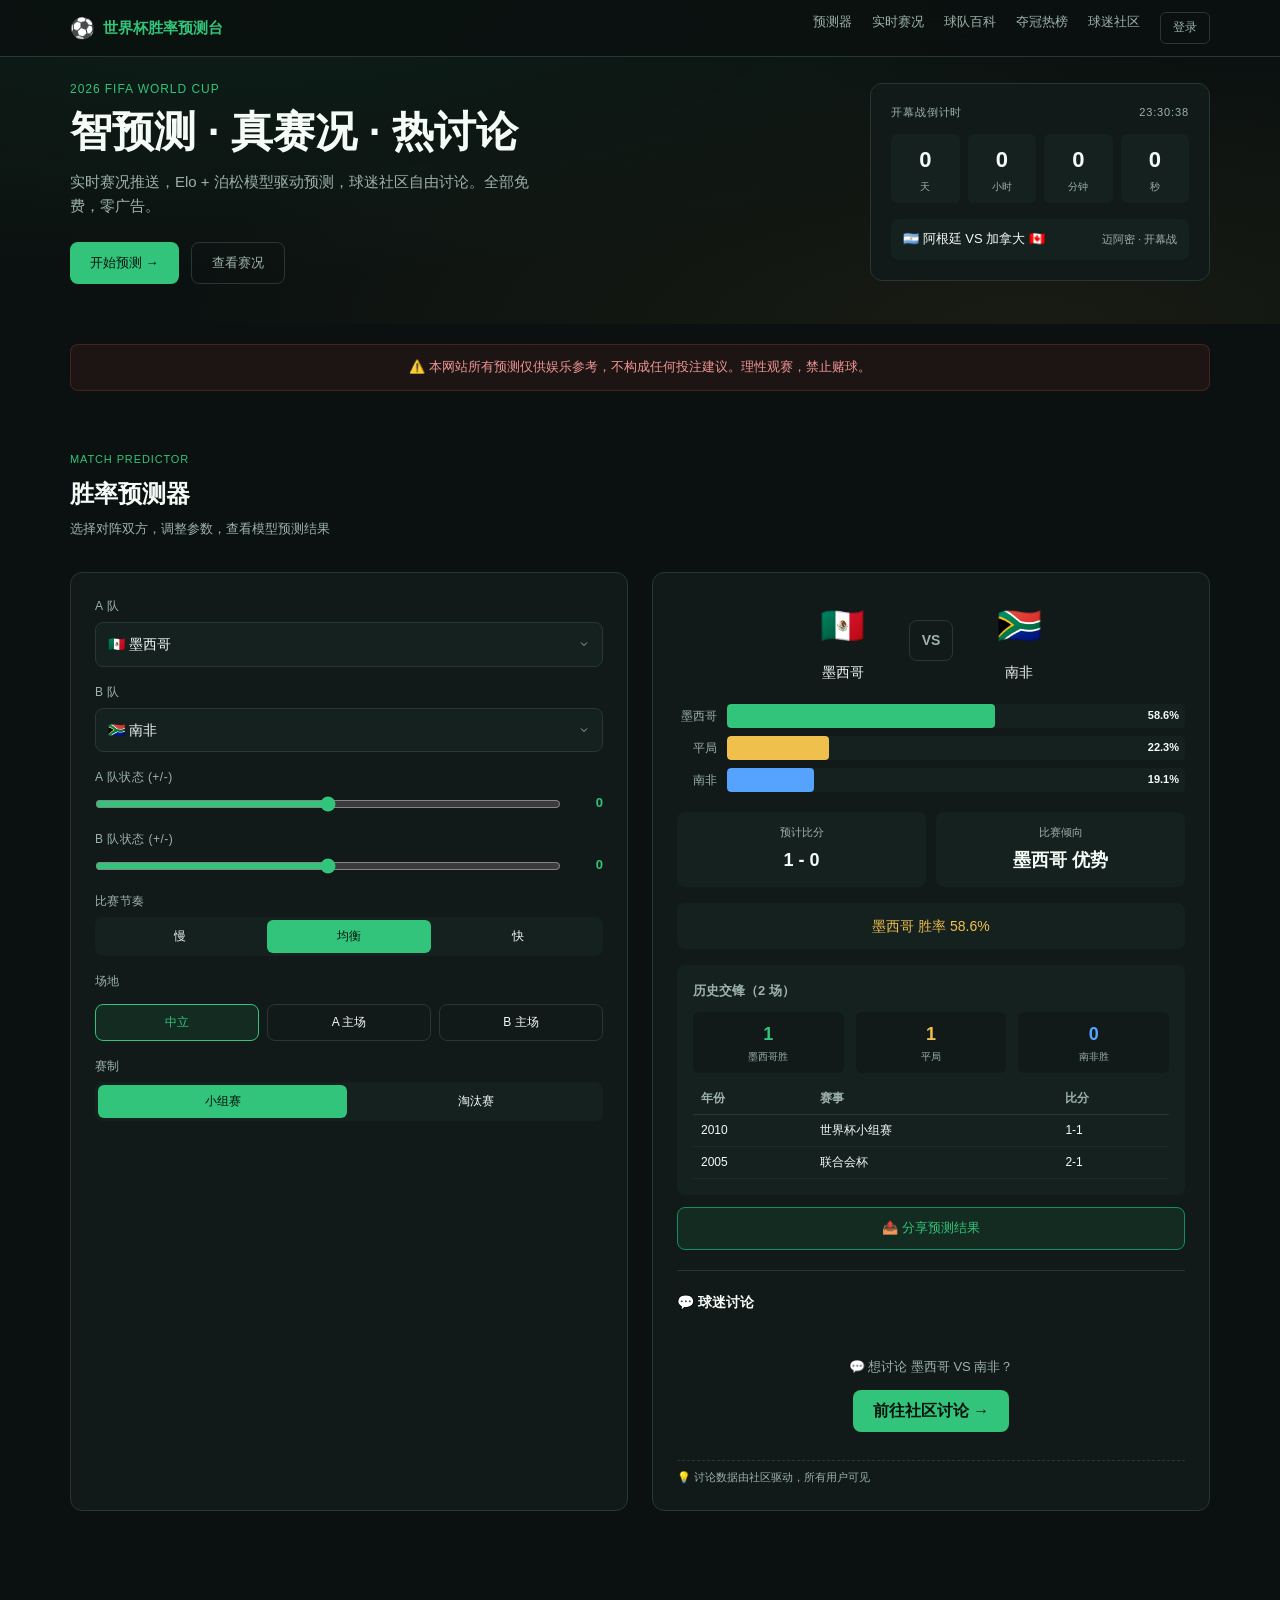
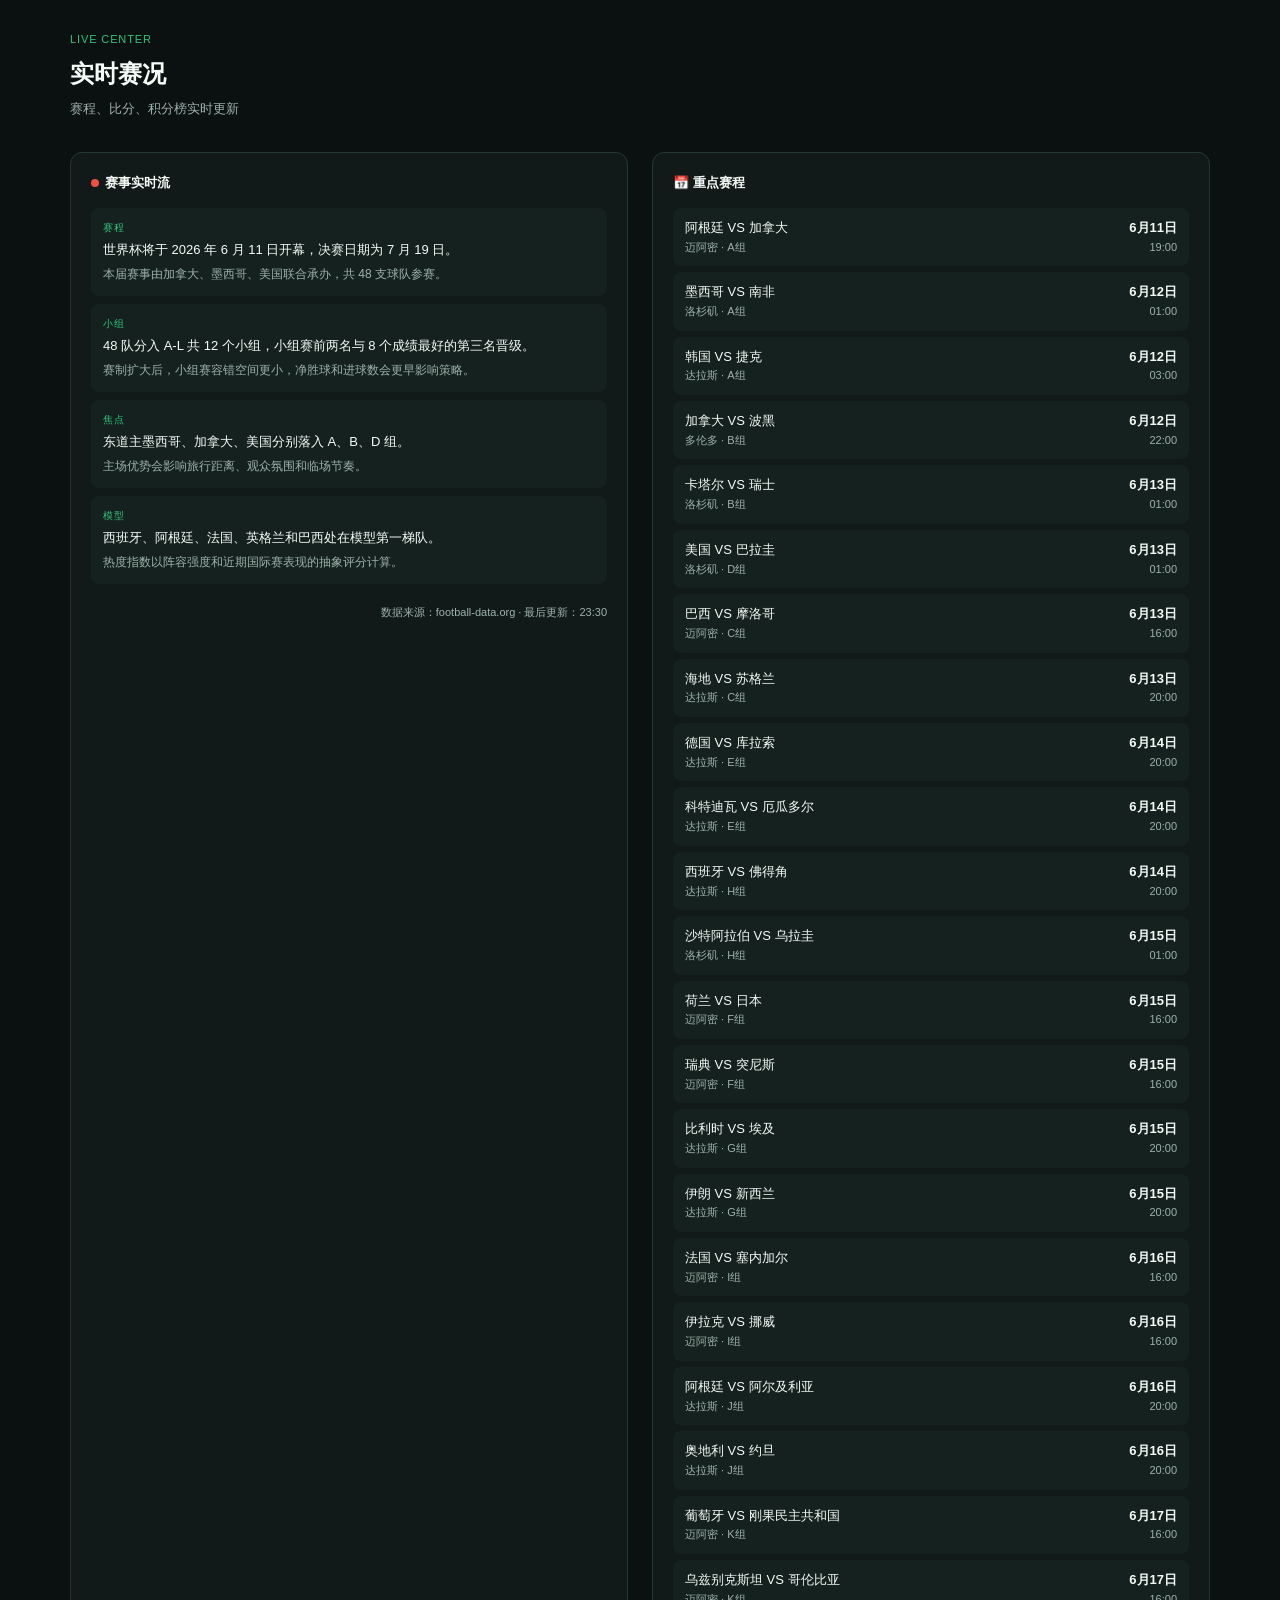
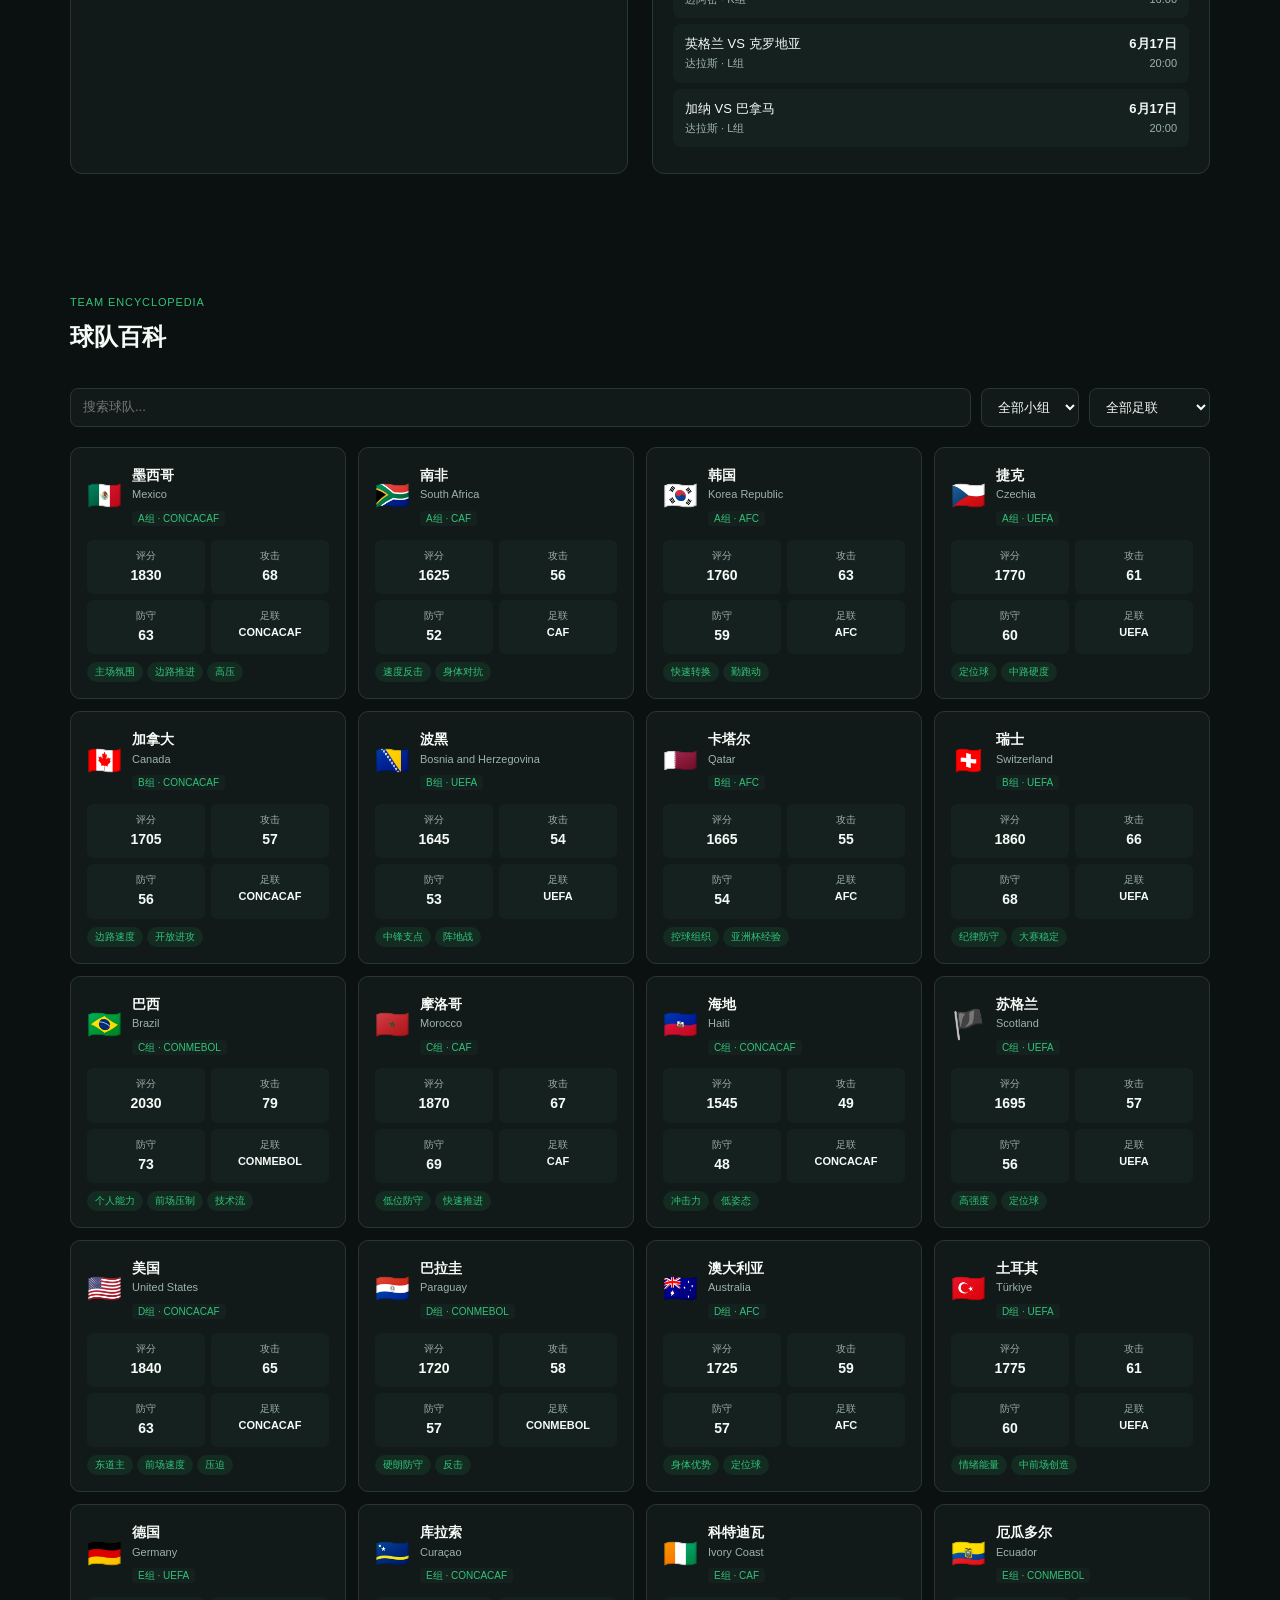
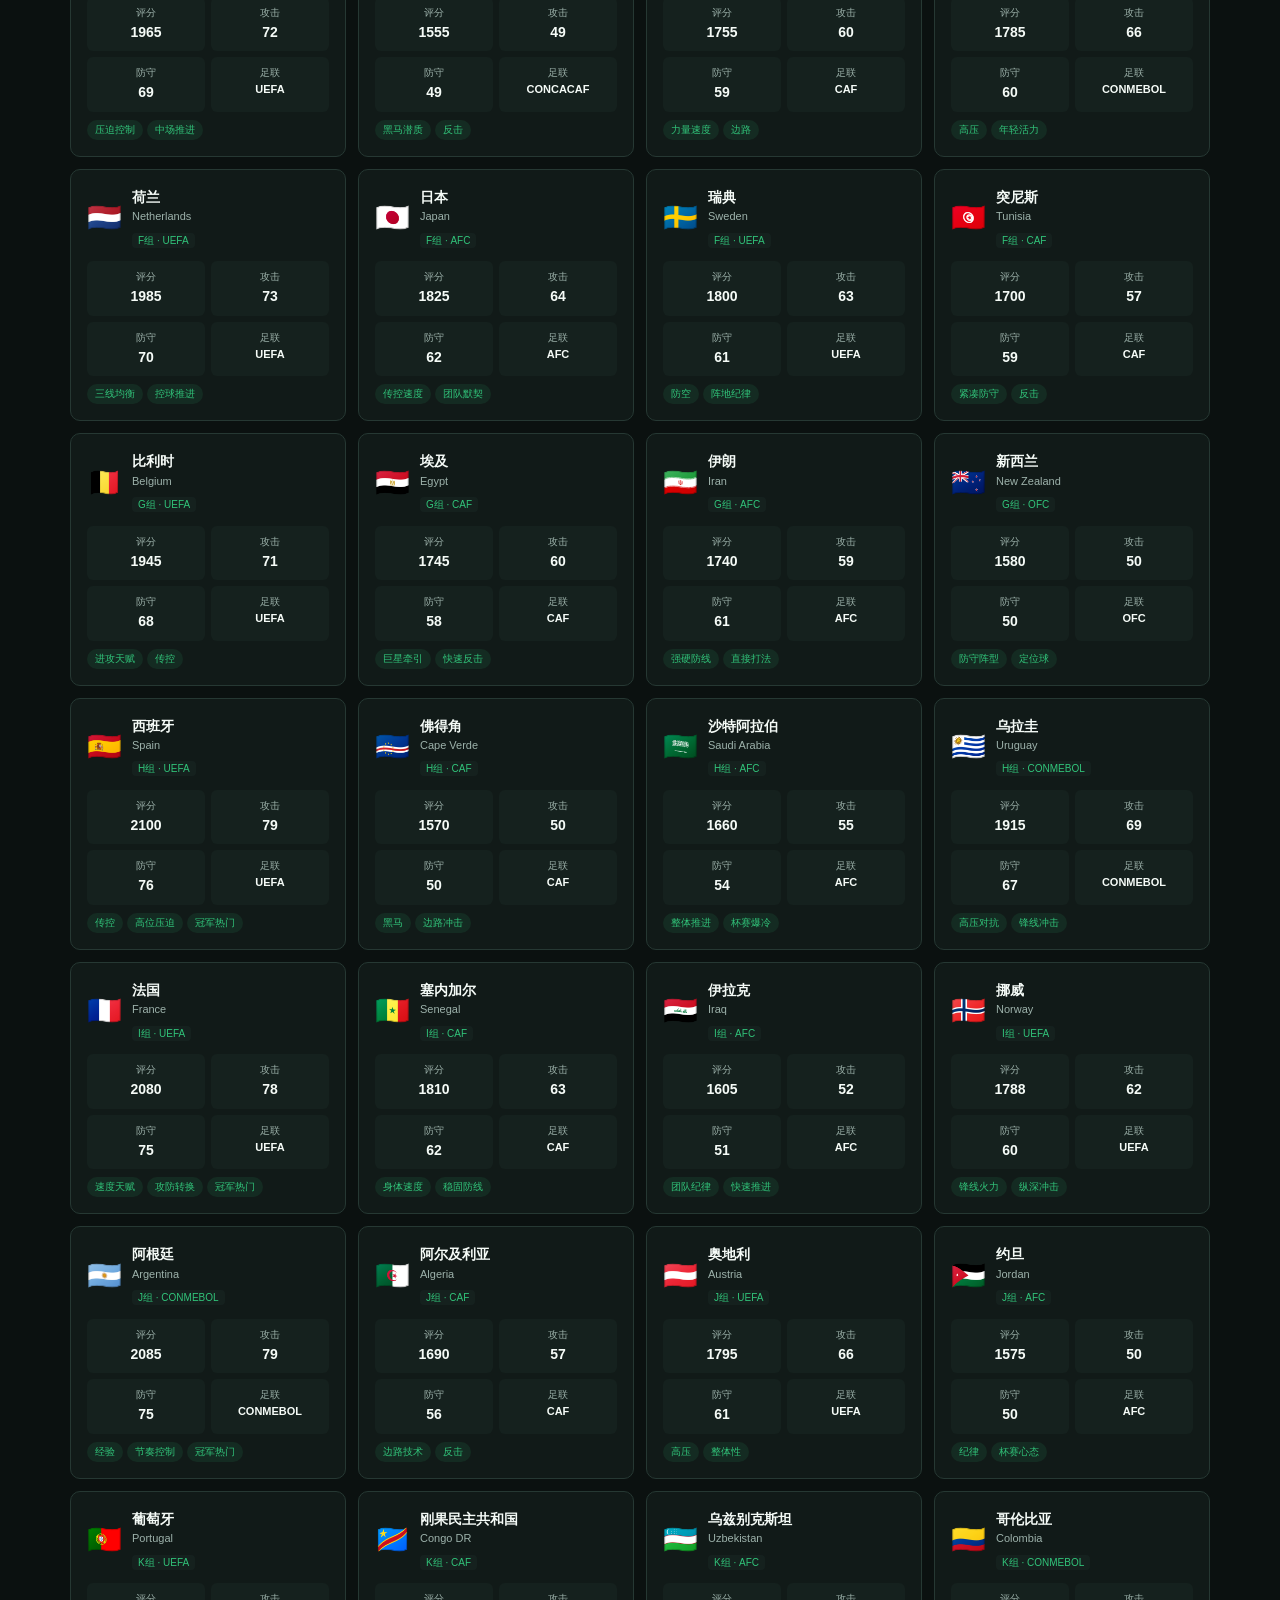
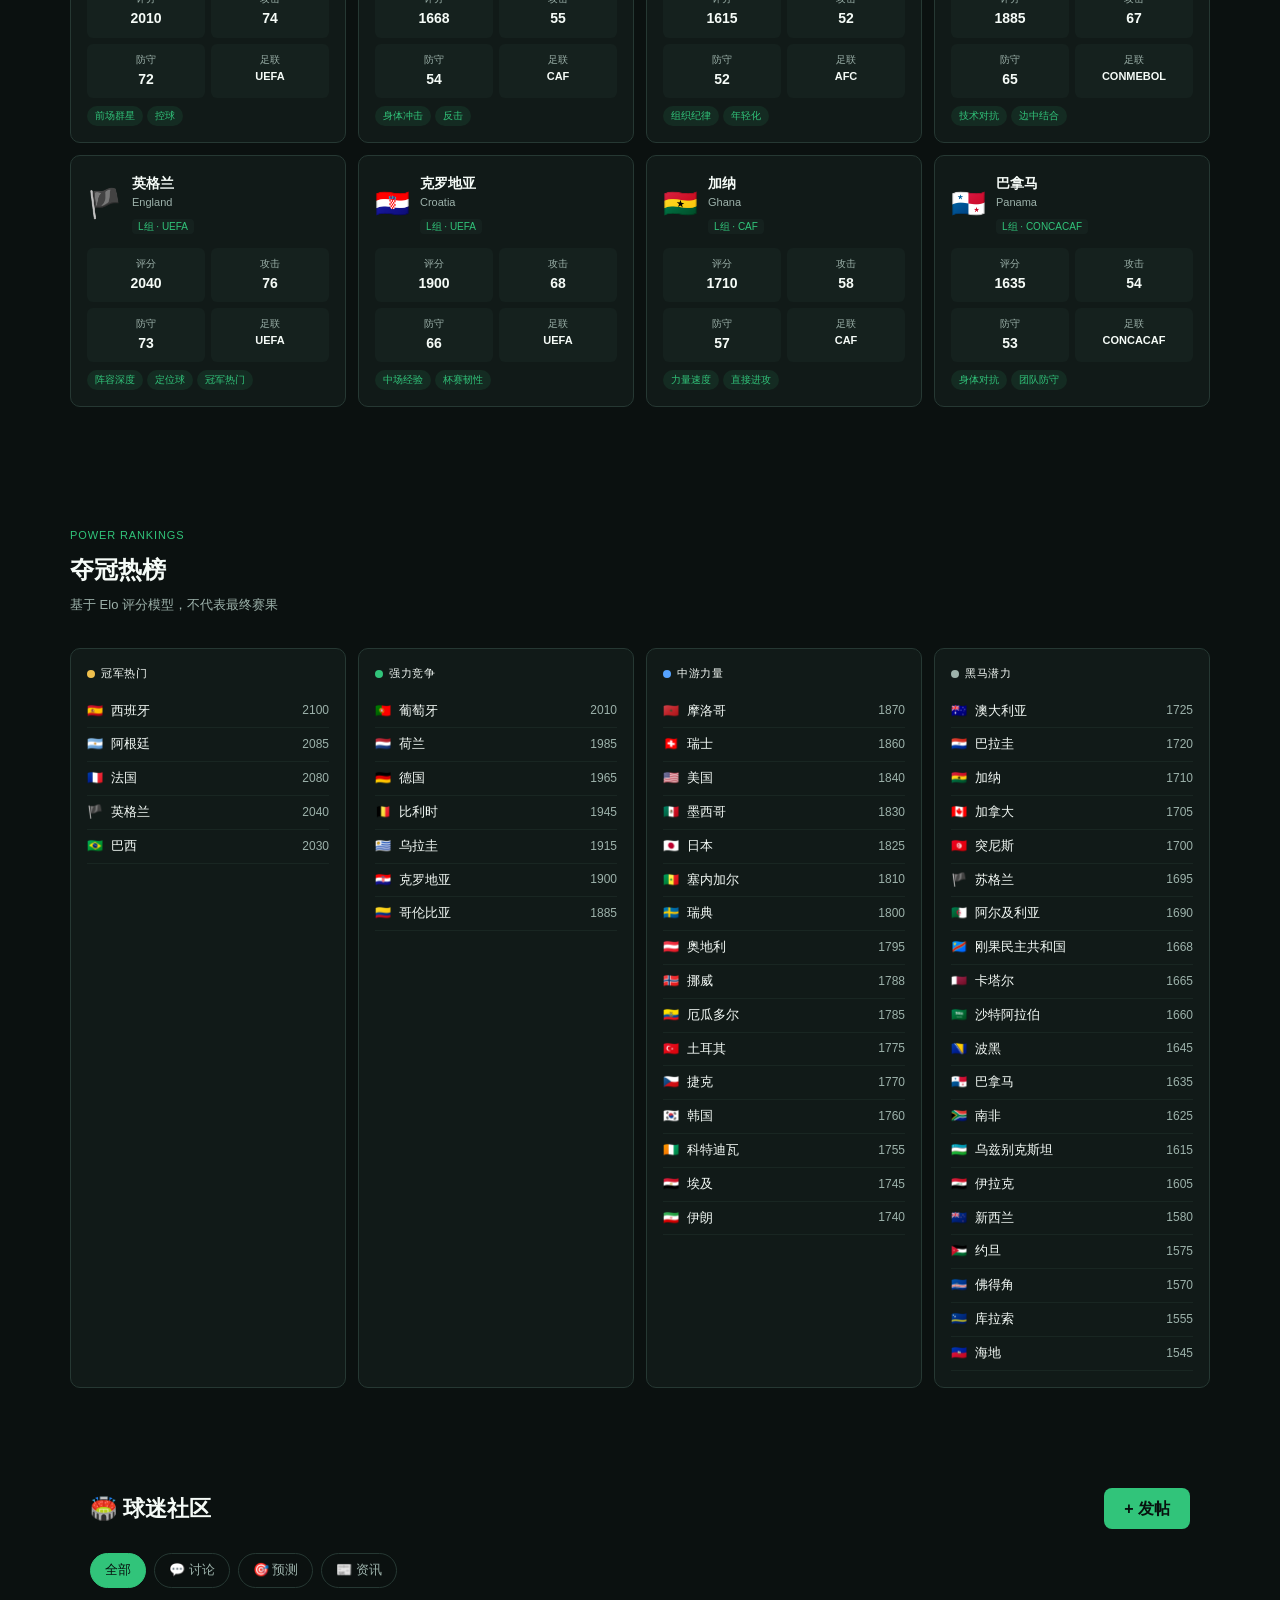
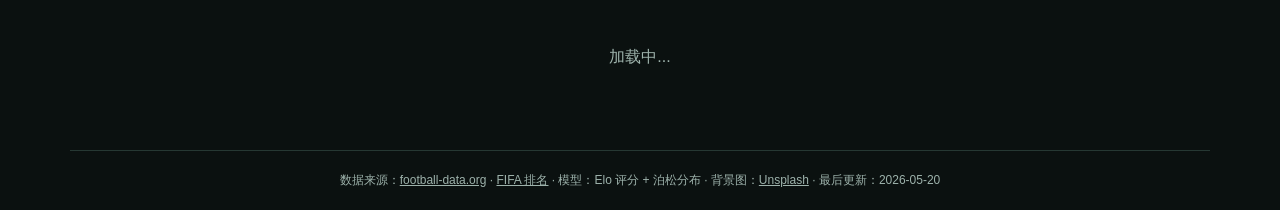
==== commit 44c1f932: "fix: auth_uid修复 + 缓存控制 + SEO优化 + 代码去重 + 错误处理 - auth.js: 使用 auth_uid 列分离认证标识与 profile id，解决匿名登录 uid 冲" ====
--- a/index.html
+++ b/index.html
@@ -3,14 +3,37 @@
 <head>
 <meta charset="UTF-8">
 <meta name="viewport" content="width=device-width,initial-scale=1">
+<meta http-equiv="Cache-Control" content="no-cache, no-store, must-revalidate">
+<meta http-equiv="Pragma" content="no-cache">
+<meta http-equiv="Expires" content="0">
 <meta name="description" content="2026 FIFA 世界杯胜率预测台 — 实时赛况、智能预测、球迷讨论">
+<meta name="keywords" content="世界杯,2026世界杯,足球预测,胜率,Elo评分,球迷社区">
 <meta property="og:title" content="世界杯胜率预测台">
 <meta property="og:description" content="实时赛况 · 智能预测 · 球迷讨论">
 <meta property="og:type" content="website">
+<meta property="og:url" content="https://jyuxin1997-arch.github.io/mbti-cosmos/">
+<meta property="og:image" content="https://jyuxin1997-arch.github.io/mbti-cosmos/img/og-cover.png">
+<meta property="og:site_name" content="世界杯胜率预测台">
+<meta name="twitter:card" content="summary_large_image">
+<meta name="twitter:title" content="世界杯胜率预测台">
+<meta name="twitter:description" content="实时赛况 · 智能预测 · 球迷讨论">
+<meta name="twitter:image" content="https://jyuxin1997-arch.github.io/mbti-cosmos/img/og-cover.png">
 <title>世界杯胜率预测台</title>
+<script type="application/ld+json">
+{
+  "@context": "https://schema.org",
+  "@type": "WebApplication",
+  "name": "世界杯胜率预测台",
+  "description": "2026 FIFA 世界杯胜率预测 — 实时赛况、Elo+泊松模型预测、球迷社区",
+  "url": "https://jyuxin1997-arch.github.io/mbti-cosmos/",
+  "applicationCategory": "SportsApplication",
+  "operatingSystem": "Web",
+  "offers": { "@type": "Offer", "price": "0", "priceCurrency": "CNY" }
+}
+</script>
 <script src="https://cdn.jsdelivr.net/npm/@supabase/supabase-js@2/dist/umd/supabase.min.js"></script>
 <script src="https://cdn.jsdelivr.net/npm/qrcodejs@1.0.0/qrcode.min.js"></script>
-<link rel="stylesheet" href="css/style.css">
+<link rel="stylesheet" href="css/style.css?v=202605202306">
 </head>
 <body>
 <div class="page">
@@ -284,12 +307,13 @@
   </div>
 </div>
 
-<script src="js/config.js"></script>
-<script src="js/supabase-client.js"></script>
-<script src="js/auth.js"></script>
-<script src="js/live-data.js"></script>
-<script src="js/community.js"></script>
-<script src="js/prediction-card.js"></script>
-<script src="js/app.js"></script>
+<script src="js/config.js?v=202605202306"></script>
+<script src="js/utils.js?v=202605202306"></script>
+<script src="js/supabase-client.js?v=202605202306"></script>
+<script src="js/auth.js?v=202605202306"></script>
+<script src="js/live-data.js?v=202605202306"></script>
+<script src="js/community.js?v=202605202306"></script>
+<script src="js/prediction-card.js?v=202605202306"></script>
+<script src="js/app.js?v=202605202306"></script>
 </body>
 </html>
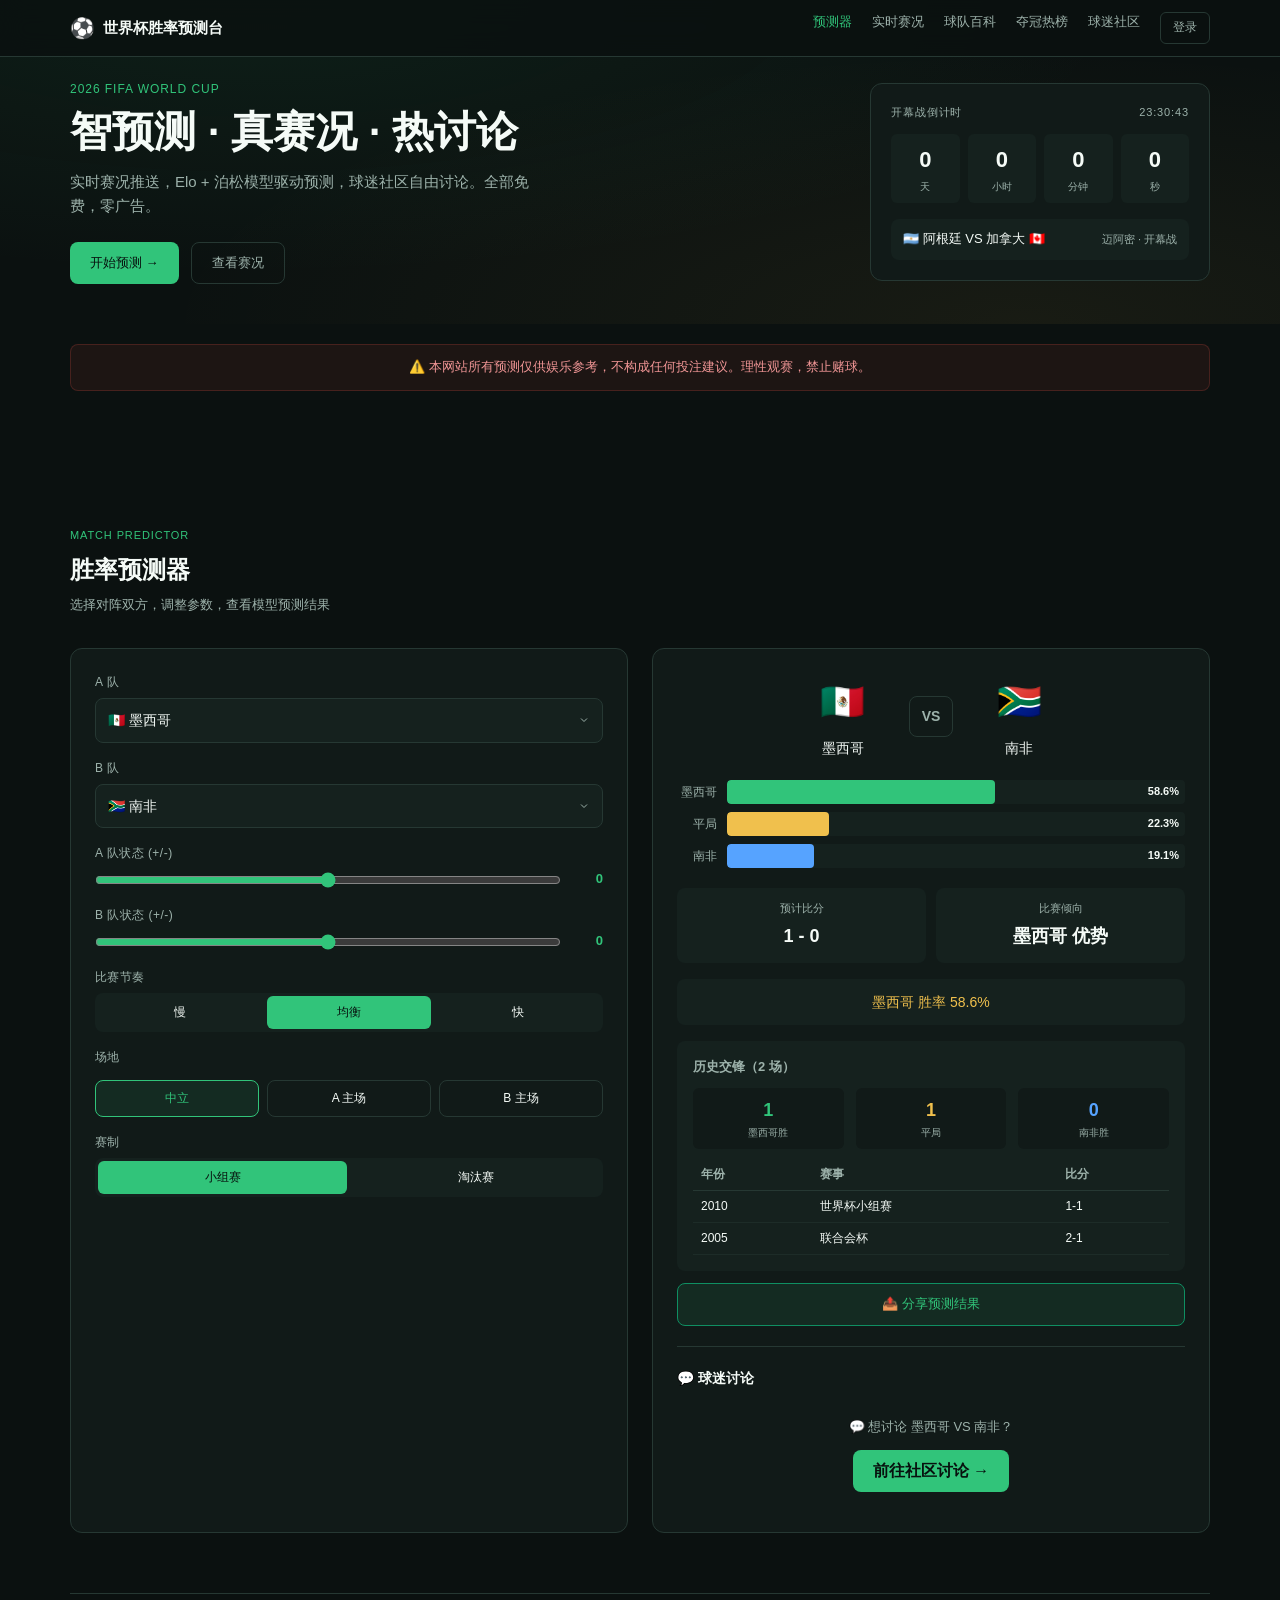
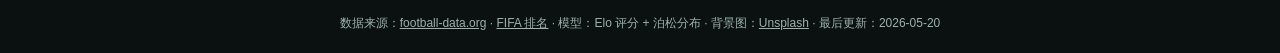
==== commit c69cc566: "refactor: 多页面重构 - SPA → MPA (5个独立HTML页面) ## 变更概要 - 将单页应用(SPA)重构为多页面静态站点(MPA)，5个独立HTML页面 - 每个页面加载专属CS" ====
--- a/index.html
+++ b/index.html
@@ -2,10 +2,8 @@
 <html lang="zh-CN">
 <head>
 <meta charset="UTF-8">
-<meta name="viewport" content="width=device-width,initial-scale=1">
+<meta name="viewport" content="width=device-width,initial-scale=1,viewport-fit=cover">
 <meta http-equiv="Cache-Control" content="no-cache, no-store, must-revalidate">
-<meta http-equiv="Pragma" content="no-cache">
-<meta http-equiv="Expires" content="0">
 <meta name="description" content="2026 FIFA 世界杯胜率预测台 — 实时赛况、智能预测、球迷讨论">
 <meta name="keywords" content="世界杯,2026世界杯,足球预测,胜率,Elo评分,球迷社区">
 <meta property="og:title" content="世界杯胜率预测台">
@@ -18,7 +16,7 @@
 <meta name="twitter:title" content="世界杯胜率预测台">
 <meta name="twitter:description" content="实时赛况 · 智能预测 · 球迷讨论">
 <meta name="twitter:image" content="https://jyuxin1997-arch.github.io/mbti-cosmos/img/og-cover.png">
-<title>世界杯胜率预测台</title>
+<title>首页 - 世界杯胜率预测台</title>
 <script type="application/ld+json">
 {
   "@context": "https://schema.org",
@@ -33,30 +31,31 @@
 </script>
 <script src="https://cdn.jsdelivr.net/npm/@supabase/supabase-js@2/dist/umd/supabase.min.js"></script>
 <script src="https://cdn.jsdelivr.net/npm/qrcodejs@1.0.0/qrcode.min.js"></script>
-<link rel="stylesheet" href="css/style.css?v=202605202306">
+<link rel="stylesheet" href="css/base.css">
+<link rel="stylesheet" href="css/page-index.css">
 </head>
 <body>
 <div class="page">
 <header class="topbar">
 <div class="topbar-inner">
-<a href="#" class="brand"><span>⚽</span><span>世界杯胜率预测台</span></a>
+<a href="index.html" class="brand"><span>⚽</span><span>世界杯胜率预测台</span></a>
 <nav id="mainNav">
-<a href="#predictor">预测器</a>
-<a href="#live">实时赛况</a>
-<a href="#teams">球队百科</a>
-<a href="#ranking">夺冠热榜</a>
-<a href="#community">球迷社区</a>
+<a href="index.html">预测器</a>
+<a href="live.html">实时赛况</a>
+<a href="teams.html">球队百科</a>
+<a href="ranking.html">夺冠热榜</a>
+<a href="community.html">球迷社区</a>
 <span id="authArea" class="auth-area"></span>
 </nav>
 <button class="hamburger" id="hamburger" aria-label="菜单"><span></span><span></span><span></span></button>
 </div>
 </header>
 <div class="mobile-nav" id="mobileNav">
-<a href="#predictor">预测器</a>
-<a href="#live">实时赛况</a>
-<a href="#teams">球队百科</a>
-<a href="#ranking">夺冠热榜</a>
-<a href="#community">球迷社区</a>
+<a href="index.html">预测器</a>
+<a href="live.html">实时赛况</a>
+<a href="teams.html">球队百科</a>
+<a href="ranking.html">夺冠热榜</a>
+<a href="community.html">球迷社区</a>
 <span id="authAreaMobile" class="auth-area"></span>
 </div>
 
@@ -68,7 +67,7 @@
 <p class="hero-copy">实时赛况推送，Elo + 泊松模型驱动预测，球迷社区自由讨论。全部免费，零广告。</p>
 <div class="hero-actions">
 <a href="#predictor" class="btn btn-primary">开始预测 →</a>
-<a href="#live" class="btn btn-ghost">查看赛况</a>
+<a href="live.html" class="btn btn-ghost">查看赛况</a>
 </div>
 </div>
 <aside class="hero-card">
@@ -158,76 +157,10 @@
 <button class="share-btn" id="shareBtn">📤 分享预测结果</button>
 <div class="discuss-section">
 <h4>💬 球迷讨论</h4>
-<div class="discuss-input" id="discussInput"></div>
 <div class="discuss-list" id="discussList"><p style="color:var(--muted);font-size:12px">选择两支球队后即可查看讨论</p></div>
-<div class="discuss-note">💡 讨论数据由社区驱动，所有用户可见</div>
-</div>
-</div>
-</div>
-</section>
-
-<section id="live" class="section">
-<div class="section-head">
-<p class="section-kicker">Live Center</p>
-<h2>实时赛况</h2>
-<p class="section-note">赛程、比分、积分榜实时更新</p>
-</div>
-<div class="live-layout">
-<div class="live-panel">
-<div class="panel-title"><span class="live-dot"></span>赛事实时流</div>
-<div class="feed" id="feedList"></div>
-<div class="data-source" id="dataSource">数据来源：football-data.org · 最后更新：<span id="lastUpdate">--</span></div>
-</div>
-<div class="live-panel">
-<div class="panel-title">📅 重点赛程</div>
-<div id="fixtureList"></div>
-</div>
-</div>
-</section>
-
-<section id="teams" class="section">
-<div class="section-head">
-<p class="section-kicker">Team Encyclopedia</p>
-<h2>球队百科</h2>
-</div>
-
-<div class="team-tools">
-<input type="text" id="teamSearch" placeholder="搜索球队...">
-<select id="groupFilter"><option value="">全部小组</option></select>
-<select id="confedFilter"><option value="">全部足联</option></select>
-</div>
-<div class="teams-grid" id="teamsGrid"></div>
-</section>
-
-<section id="ranking" class="section">
-<div class="section-head">
-<p class="section-kicker">Power Rankings</p>
-<h2>夺冠热榜</h2>
-<p class="section-note">基于 Elo 评分模型，不代表最终赛果</p>
-</div>
-<div class="ranking-grid" id="rankingGrid"></div>
-</section>
-
-<!-- 社区板块 -->
-<section id="community" class="section community-section">
-  <div class="shell">
-    <div class="community-header">
-      <h2>🏟️ 球迷社区</h2>
-      <button class="btn-new-post" id="btnNewPost">+ 发帖</button>
-    </div>
-    <div class="community-filters" id="communityFilters">
-      <button class="active" data-filter="all">全部</button>
-      <button data-filter="discussion">💬 讨论</button>
-      <button data-filter="prediction">🎯 预测</button>
-      <button data-filter="news">📰 资讯</button>
-    </div>
-    <div id="postList">
-      <div style="text-align:center;padding:40px;color:var(--muted)">加载中...</div>
-    </div>
-    <div id="loadMorePosts" style="text-align:center;padding:16px;display:none">
-      <button style="background:var(--panel-2);color:var(--muted);padding:8px 24px;border-radius:8px;cursor:pointer">加载更多</button>
-    </div>
-  </div>
+</div>
+</div>
+</div>
 </section>
 
 <p class="sources">
@@ -241,79 +174,36 @@
 </main>
 </div>
 
-<!-- 登录弹窗 -->
-<div class="login-modal" id="loginModal">
-<div class="login-card">
-<h3>📱 手机号登录</h3>
-<p>输入手机号和昵称即可参与讨论</p>
-<div class="field">
-<label>手机号</label>
-<input type="tel" id="loginPhone" placeholder="请输入手机号" maxlength="11" pattern="[0-9]*">
-</div>
-<div class="field">
-<label>昵称</label>
-<input type="text" id="loginNickname" placeholder="给自己取个名字" maxlength="12">
-</div>
-<button class="login-submit" id="loginSubmitBtn">登录</button>
-<button class="close-login" id="closeLogin">取消</button>
-</div>
-</div>
-
-<!-- 发帖弹窗 -->
-<div class="modal-overlay" id="newPostModal">
-  <div class="modal-card" style="position:relative">
-    <span class="btn-close" id="closeNewPost">&times;</span>
-    <h3>发帖</h3>
-    <input type="text" id="postTitle" placeholder="标题" maxlength="100">
-    <textarea id="postContent" placeholder="说说你的看法..." maxlength="2000"></textarea>
-    <select id="postCategory">
-      <option value="discussion">💬 讨论</option>
-      <option value="prediction">🎯 预测</option>
-      <option value="news">📰 资讯</option>
-    </select>
-    <input type="text" id="postMatchKey" placeholder="关联比赛（如：阿根廷_vs_巴西，可留空）">
-    <button class="btn-submit" id="submitPost">发布</button>
-  </div>
-</div>
-
-<!-- 帖子详情弹窗 -->
-<div class="modal-overlay" id="postDetailModal">
-  <div class="modal-card" style="position:relative;max-width:640px">
-    <span class="btn-close" id="closePostDetail">&times;</span>
-    <div class="post-detail">
-      <h3 id="detailPostTitle"></h3>
-      <div class="post-meta" id="detailPostMeta"></div>
-      <div class="post-body" id="detailPostBody"></div>
-      <div class="post-actions" id="detailPostActions"></div>
-    </div>
-    <div id="replyList"></div>
-    <div class="reply-input-area" id="replyInputArea">
-      <input type="text" id="replyInput" placeholder="写下你的回复..." maxlength="500">
-      <button id="submitReply">回复</button>
-    </div>
-  </div>
-</div>
+<!-- 底部 Tab 栏 -->
+<nav class="tab-bar" id="tabBar">
+<a href="index.html"><span class="tab-icon">🏠</span><span class="tab-label">首页</span></a>
+<a href="live.html"><span class="tab-icon">⚽</span><span class="tab-label">赛况</span></a>
+<a href="community.html"><span class="tab-icon">🏟</span><span class="tab-label">社区</span></a>
+<a href="ranking.html"><span class="tab-icon">📊</span><span class="tab-label">热榜</span></a>
+<a href="teams.html"><span class="tab-icon">📖</span><span class="tab-label">百科</span></a>
+</nav>
 
 <!-- 预测卡片弹窗 -->
 <div class="modal-overlay" id="cardPreviewModal">
-  <div class="modal-card" style="position:relative;text-align:center">
-    <span class="btn-close" id="closeCardPreview">&times;</span>
-    <h3>预测卡片</h3>
-    <div class="card-preview"><img id="cardPreviewImg" src="" alt="预测卡片"></div>
-    <div class="card-actions">
-      <button class="btn-download" id="btnDownloadCard">保存图片</button>
-      <button class="btn-share" id="btnShareCard">分享</button>
-    </div>
-  </div>
-</div>
-
-<script src="js/config.js?v=202605202306"></script>
-<script src="js/utils.js?v=202605202306"></script>
-<script src="js/supabase-client.js?v=202605202306"></script>
-<script src="js/auth.js?v=202605202306"></script>
-<script src="js/live-data.js?v=202605202306"></script>
-<script src="js/community.js?v=202605202306"></script>
-<script src="js/prediction-card.js?v=202605202306"></script>
-<script src="js/app.js?v=202605202306"></script>
+<div class="modal-card" style="position:relative;text-align:center">
+<span class="btn-close" id="closeCardPreview">&times;</span>
+<h3>预测卡片</h3>
+<div class="card-preview"><img id="cardPreviewImg" src="" alt="预测卡片"></div>
+<div class="card-actions">
+<button class="btn-download" id="btnDownloadCard">保存图片</button>
+<button class="btn-share" id="btnShareCard">分享</button>
+</div>
+</div>
+</div>
+
+<!-- 登录弹窗由 nav.js 动态注入 -->
+
+<script src="js/config.js"></script>
+<script src="js/utils.js"></script>
+<script src="js/supabase-client.js"></script>
+<script src="js/auth.js"></script>
+<script src="js/nav.js"></script>
+<script src="js/predictor.js"></script>
+<script src="js/prediction-card.js"></script>
 </body>
 </html>
--- a/css/base.css
+++ b/css/base.css
@@ -0,0 +1,96 @@
+:root{--bg:#0b1110;--panel:#111a18;--panel-2:#15211e;--line:#263833;--line-soft:rgba(255,255,255,.11);--text:#f5fbf7;--muted:#9db2ab;--green:#31c47a;--green-2:#0f8f62;--gold:#f0c04d;--red:#ef4f45;--blue:#56a3ff;--ink:#07110e;--shadow:0 18px 50px rgba(0,0,0,.28)}
+*,*::before,*::after{box-sizing:border-box;margin:0;padding:0}
+html{scroll-behavior:smooth;-webkit-text-size-adjust:100%}
+body{font-family:-apple-system,BlinkMacSystemFont,"Segoe UI","PingFang SC","Hiragino Sans GB","Microsoft YaHei",sans-serif;background:var(--bg);color:var(--text);line-height:1.6;overflow-x:hidden;-webkit-overflow-scrolling:touch}
+button,input,select,textarea{font:inherit;color:inherit;border:none;background:none;outline:none}
+a{color:var(--green);text-decoration:none}
+::selection{background:var(--green-2);color:#fff}
+::-webkit-scrollbar{width:6px}::-webkit-scrollbar-track{background:var(--panel)}::-webkit-scrollbar-thumb{background:var(--line);border-radius:3px}
+.page{min-height:100vh}
+.shell{max-width:1180px;margin:0 auto;padding:0 20px}
+main{padding-top:76px}
+
+/* === 顶部导航栏 === */
+.topbar{position:fixed;top:0;left:0;right:0;z-index:100;background:rgba(11,17,16,.85);backdrop-filter:blur(12px);border-bottom:1px solid var(--line)}
+.topbar-inner{max-width:1180px;margin:0 auto;padding:0 20px;display:flex;align-items:center;justify-content:space-between;height:56px}
+.brand{display:flex;align-items:center;gap:8px;font-weight:600;font-size:15px;white-space:nowrap;color:var(--text)}
+.brand span:first-child{font-size:20px}
+nav{display:flex;gap:20px}
+nav a{font-size:13px;color:var(--muted);transition:color .2s}
+nav a:hover{color:var(--green)}
+nav a.active{color:var(--green)}
+.hamburger{display:none;flex-direction:column;gap:4px;cursor:pointer;padding:4px}
+.hamburger span{display:block;width:20px;height:2px;background:var(--muted);border-radius:1px;transition:.3s}
+
+/* === 移动端导航 === */
+.mobile-nav{display:none;position:fixed;top:56px;left:0;right:0;background:var(--panel);border-bottom:1px solid var(--line);padding:12px 20px;z-index:99;flex-direction:column;gap:10px}
+.mobile-nav.show{display:flex}
+.mobile-nav a{font-size:14px;color:var(--muted);padding:8px 0}
+.mobile-nav a:hover{color:var(--green)}
+.mobile-nav a.active{color:var(--green)}
+
+/* === 底部 Tab 栏 === */
+.tab-bar{display:none;position:fixed;bottom:0;left:0;right:0;z-index:100;background:rgba(11,17,16,.92);backdrop-filter:blur(12px);border-top:1px solid var(--line);padding:6px 0;padding-bottom:calc(6px + env(safe-area-inset-bottom, 0px));justify-content:space-around}
+.tab-bar a{display:flex;flex-direction:column;align-items:center;gap:2px;font-size:10px;color:var(--muted);text-decoration:none;padding:4px 8px}
+.tab-bar a .tab-icon{font-size:18px}
+.tab-bar a.active{color:var(--green)}
+
+/* === 按钮通用 === */
+.btn{display:inline-flex;align-items:center;gap:6px;padding:10px 20px;border-radius:8px;font-size:13px;font-weight:500;cursor:pointer;transition:.2s}
+.btn-primary{background:var(--green);color:var(--ink)}.btn-primary:hover{background:#3dd98a}
+.btn-ghost{border:1px solid var(--line);color:var(--muted)}.btn-ghost:hover{border-color:var(--muted);color:var(--text)}
+
+/* === 板块通用 === */
+.section{padding:60px 0}
+.section-head{margin-bottom:32px}
+.section-kicker{font-size:11px;text-transform:uppercase;letter-spacing:.08em;color:var(--green);margin-bottom:6px}
+.section h2{font-size:24px;font-weight:600}
+.section-note{font-size:13px;color:var(--muted);margin-top:6px}
+
+/* === 登录弹窗 === */
+.login-modal{display:none;position:fixed;inset:0;z-index:200;background:rgba(0,0,0,.6);backdrop-filter:blur(4px);align-items:center;justify-content:center}
+.login-modal.show{display:flex}
+.login-card{background:var(--panel);border:1px solid var(--line);border-radius:12px;padding:32px;max-width:360px;width:90%;text-align:center}
+.login-card h3{margin-bottom:8px;font-size:18px}
+.login-card p{font-size:13px;color:var(--muted);margin-bottom:20px}
+.login-card .field{margin-bottom:14px;text-align:left}
+.login-card label{display:block;font-size:12px;color:var(--muted);margin-bottom:4px}
+.login-card input{width:100%;padding:10px 12px;background:var(--panel-2);border:1px solid var(--line);border-radius:8px;font-size:14px;color:var(--text)}
+.login-card input:focus{border-color:var(--green);outline:none}
+.login-card .login-submit{width:100%;padding:12px;background:var(--green);color:var(--ink);border-radius:8px;font-size:14px;font-weight:500;cursor:pointer;margin-top:4px}
+.login-card .login-submit:hover{filter:brightness(1.1)}
+.login-card .close-login{margin-top:14px;padding:8px 20px;border:1px solid var(--line);border-radius:6px;font-size:13px;cursor:pointer;color:var(--muted)}
+.login-card .close-login:hover{color:var(--text)}
+
+/* === 认证 UI === */
+.auth-area{display:flex;align-items:center;gap:8px}
+.auth-user{display:flex;align-items:center;gap:6px;font-size:12px}
+.auth-user .avatar{width:22px;height:22px;border-radius:50%;background:var(--green-2);display:flex;align-items:center;justify-content:center;font-size:10px;font-weight:600}
+.auth-user .logout{cursor:pointer;color:var(--muted);font-size:11px;margin-left:4px;transition:color .2s}
+.auth-user .logout:hover{color:var(--red)}
+.auth-login-btn{padding:5px 12px;border:1px solid var(--line);border-radius:6px;font-size:12px;cursor:pointer;color:var(--muted);transition:.2s}
+.auth-login-btn:hover{border-color:var(--green);color:var(--green)}
+
+/* === Modal 通用 === */
+.modal-overlay{position:fixed;inset:0;background:rgba(0,0,0,.6);z-index:200;display:flex;align-items:center;justify-content:center;opacity:0;pointer-events:none;transition:opacity .25s}
+.modal-overlay.active{opacity:1;pointer-events:auto}
+.modal-card{background:var(--panel);border:1px solid var(--line);border-radius:16px;padding:28px;width:92%;max-width:560px;max-height:85vh;overflow-y:auto;transform:translateY(20px);transition:transform .25s}
+.modal-overlay.active .modal-card{transform:translateY(0)}
+.modal-card h3{font-size:18px;font-weight:700;margin-bottom:16px}
+.modal-card input,.modal-card textarea,.modal-card select{width:100%;padding:10px 14px;background:var(--panel-2);border:1px solid var(--line);border-radius:8px;color:var(--text);font-size:14px;margin-bottom:12px}
+.modal-card textarea{min-height:100px;resize:vertical}
+.modal-card .btn-submit{background:var(--green);color:var(--ink);padding:10px 24px;border-radius:8px;font-weight:600;cursor:pointer;width:100%}
+.modal-card .btn-submit:hover{opacity:.85}
+.modal-card .btn-close{position:absolute;top:12px;right:16px;font-size:20px;cursor:pointer;color:var(--muted)}
+
+/* === 页脚 === */
+.sources{padding:20px 0;text-align:center;font-size:12px;color:var(--muted);border-top:1px solid var(--line)}
+.sources a{color:var(--muted);text-decoration:underline}
+
+/* === 响应式断点 === */
+@media(max-width:768px){
+  nav{display:none}
+  .hamburger{display:flex}
+  .tab-bar{display:flex}
+  body{padding-bottom:calc(56px + env(safe-area-inset-bottom, 0px))}
+}
--- a/css/page-index.css
+++ b/css/page-index.css
@@ -0,0 +1,103 @@
+/* === 首页样式（Hero + 预测器 + H2H + 分享 + 讨论入口 + 预测卡片弹窗） === */
+
+/* Hero 区域 */
+.hero{padding:80px 0 40px;background:radial-gradient(ellipse at 20% 0%,rgba(49,196,122,.08) 0%,transparent 60%),radial-gradient(ellipse at 80% 100%,rgba(240,192,77,.06) 0%,transparent 60%)}
+.hero-grid{display:grid;grid-template-columns:1fr 340px;gap:40px;align-items:center}
+.eyebrow{font-size:12px;letter-spacing:.08em;text-transform:uppercase;color:var(--green);margin-bottom:8px;font-weight:500}
+.hero h1{font-size:clamp(28px,4vw,42px);font-weight:700;line-height:1.2;margin-bottom:12px}
+.hero-copy{color:var(--muted);font-size:15px;margin-bottom:24px;max-width:480px}
+.hero-actions{display:flex;gap:12px;flex-wrap:wrap}
+
+/* 开幕战卡片 */
+.hero-card{background:var(--panel);border:1px solid var(--line);border-radius:12px;padding:20px}
+.scoreboard-head{font-size:11px;text-transform:uppercase;letter-spacing:.08em;color:var(--muted);margin-bottom:12px;display:flex;justify-content:space-between;align-items:center}
+
+/* 倒计时 */
+.countdown{display:grid;grid-template-columns:repeat(4,1fr);gap:8px;margin-bottom:16px}
+.count-cell{text-align:center;background:var(--panel-2);border-radius:6px;padding:8px 4px}
+.count-val{font-size:22px;font-weight:700;font-variant-numeric:tabular-nums}
+.count-label{font-size:10px;color:var(--muted);margin-top:2px}
+
+/* 开幕战信息 */
+.fixture-mini{display:flex;align-items:center;justify-content:space-between;padding:10px 12px;background:var(--panel-2);border-radius:8px;margin-top:8px}
+.fixture-teams{font-size:13px;font-weight:500}
+.fixture-city{font-size:11px;color:var(--muted)}
+
+/* 免责声明 */
+.disclaimer-bar{margin:0 auto;max-width:1180px;padding:12px 20px;background:rgba(239,79,69,.08);border:1px solid rgba(239,79,69,.2);border-radius:8px;font-size:13px;color:#f09595;text-align:center}
+
+/* 预测器 */
+.predictor-grid{display:grid;grid-template-columns:1fr 1fr;gap:24px}
+.control-panel{background:var(--panel);border:1px solid var(--line);border-radius:12px;padding:24px}
+.field{margin-bottom:16px}
+.field label{display:block;font-size:12px;color:var(--muted);margin-bottom:6px;text-transform:uppercase;letter-spacing:.04em}
+.field select,.field input[type="text"]{width:100%;padding:10px 12px;background:var(--panel-2);border:1px solid var(--line);border-radius:8px;font-size:14px;color:var(--text);appearance:none;-webkit-appearance:none}
+.field select{background-image:url("data:image/svg+xml,%3Csvg xmlns='http://www.w3.org/2000/svg' width='12' height='12' viewBox='0 0 24 24' fill='none' stroke='%239db2ab' stroke-width='2'%3E%3Cpath d='M6 9l6 6 6-6'/%3E%3C/svg%3E");background-repeat:no-repeat;background-position:right 12px center;padding-right:32px}
+.range-wrap{display:flex;align-items:center;gap:10px}
+.range-wrap input[type="range"]{flex:1;accent-color:var(--green)}
+.range-val{font-size:13px;font-weight:600;min-width:32px;text-align:right;color:var(--green)}
+.segmented{display:flex;gap:4px;background:var(--panel-2);border-radius:8px;padding:3px}
+.segmented button{flex:1;padding:7px 12px;border-radius:6px;font-size:12px;font-weight:500;cursor:pointer;transition:.2s}
+.segmented button.active{background:var(--green);color:var(--ink)}
+.mode-row{display:flex;gap:8px;margin-top:12px}
+.mode-row button{flex:1;padding:8px;border-radius:8px;font-size:12px;border:1px solid var(--line);cursor:pointer;transition:.2s}
+.mode-row button.active{border-color:var(--green);background:rgba(49,196,122,.1);color:var(--green)}
+
+/* 结果面板 */
+.result-panel{background:var(--panel);border:1px solid var(--line);border-radius:12px;padding:24px}
+.result-teams{display:flex;align-items:center;justify-content:center;gap:16px;margin-bottom:20px}
+.team-badge{text-align:center;min-width:100px}
+.team-badge .flag{font-size:36px;display:block;margin-bottom:4px}
+.team-badge .name{font-size:14px;font-weight:500}
+.center-ball{font-size:14px;color:var(--muted);font-weight:600;padding:8px 12px;border:1px solid var(--line);border-radius:8px}
+.prob-list{margin-bottom:20px}
+.prob-row{display:flex;align-items:center;gap:10px;margin-bottom:8px}
+.prob-label{font-size:12px;min-width:40px;text-align:right;color:var(--muted)}
+.prob-bar-wrap{flex:1;height:24px;background:var(--panel-2);border-radius:4px;overflow:hidden;position:relative}
+.prob-bar{height:100%;border-radius:4px;transition:width .4s}
+.prob-bar.win-a{background:var(--green)}
+.prob-bar.draw{background:var(--gold)}
+.prob-bar.win-b{background:var(--blue)}
+.prob-pct{position:absolute;right:6px;top:50%;transform:translateY(-50%);font-size:11px;font-weight:600}
+.insights{display:grid;grid-template-columns:1fr 1fr;gap:10px;margin-bottom:16px}
+.insight-card{background:var(--panel-2);border-radius:8px;padding:12px;text-align:center}
+.insight-card .label{font-size:11px;color:var(--muted);margin-bottom:4px}
+.insight-card .value{font-size:18px;font-weight:700}
+.verdict{text-align:center;padding:12px;background:var(--panel-2);border-radius:8px;font-size:14px;font-weight:500;color:var(--gold);margin-bottom:16px}
+
+/* H2H 历史交锋 */
+.h2h-box{margin-top:16px;background:var(--panel-2);border-radius:8px;padding:16px}
+.h2h-box h4{font-size:13px;margin-bottom:10px;color:var(--muted)}
+.h2h-stats{display:flex;gap:12px;margin-bottom:10px}
+.h2h-stat{flex:1;text-align:center;padding:8px;background:var(--panel);border-radius:6px}
+.h2h-stat .num{font-size:18px;font-weight:700}
+.h2h-stat .lbl{font-size:10px;color:var(--muted)}
+.h2h-table{width:100%;font-size:12px;border-collapse:collapse}
+.h2h-table th{text-align:left;padding:6px 8px;color:var(--muted);border-bottom:1px solid var(--line)}
+.h2h-table td{padding:6px 8px;border-bottom:1px solid rgba(38,56,51,.5)}
+
+/* 分享按钮 */
+.share-btn{display:block;width:100%;padding:10px;margin-top:12px;background:rgba(49,196,122,.1);border:1px solid var(--green-2);border-radius:8px;font-size:13px;font-weight:500;color:var(--green);cursor:pointer;text-align:center;transition:.2s}
+.share-btn:hover{background:rgba(49,196,122,.2)}
+
+/* 讨论区入口 */
+.discuss-section{margin-top:20px;border-top:1px solid var(--line);padding-top:20px}
+.discuss-section h4{font-size:14px;margin-bottom:12px;display:flex;align-items:center;gap:6px}
+
+/* 预测卡片弹窗 */
+.card-preview{text-align:center;margin:16px 0}
+.card-preview img{max-width:100%;border-radius:8px}
+.card-actions{display:flex;gap:12px;margin-top:16px}
+.card-actions button{flex:1;padding:10px;border-radius:8px;font-weight:600;cursor:pointer}
+.btn-download{background:var(--green);color:var(--ink)}
+.btn-share{background:var(--blue);color:#fff}
+
+/* 首页响应式 */
+@media(max-width:768px){
+  .hero-grid{grid-template-columns:1fr}
+  .predictor-grid{grid-template-columns:1fr}
+}
+@media(max-width:480px){
+  .countdown{grid-template-columns:repeat(2,1fr)}
+  .insights{grid-template-columns:1fr}
+}
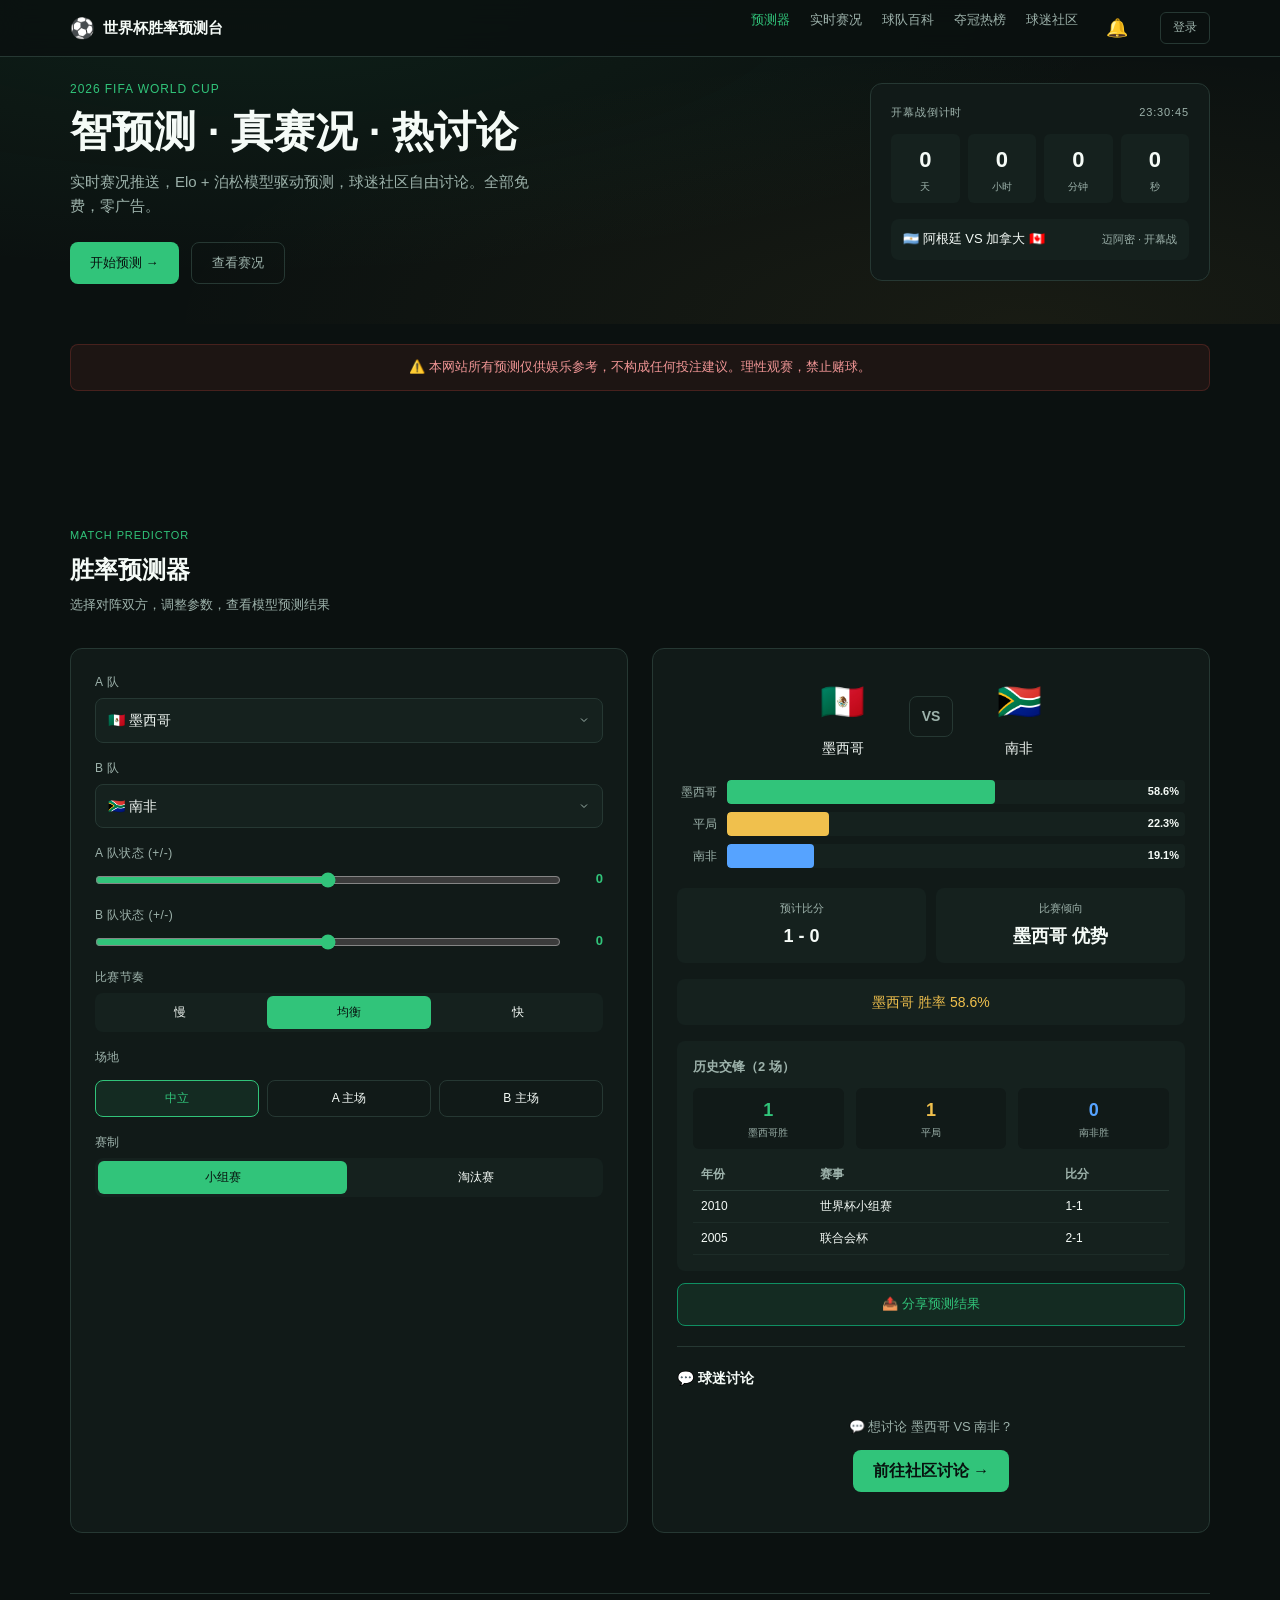
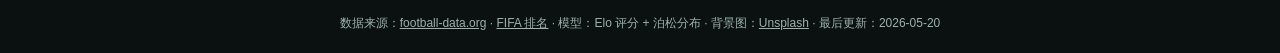
==== commit 6feef817: "feat: 社区交互升级 - 嵌套回复/排序/头像等级/通知/内容过滤/骨架屏 - community.js: 嵌套回复(parent_reply_id)、排序(最新/热门/置顶)、内容过滤集成、删除" ====
--- a/index.html
+++ b/index.html
@@ -198,12 +198,15 @@
 
 <!-- 登录弹窗由 nav.js 动态注入 -->
 
-<script src="js/config.js"></script>
-<script src="js/utils.js"></script>
-<script src="js/supabase-client.js"></script>
-<script src="js/auth.js"></script>
-<script src="js/nav.js"></script>
-<script src="js/predictor.js"></script>
-<script src="js/prediction-card.js"></script>
+<script defer src="js/config.js"></script>
+<script defer src="js/utils.js"></script>
+<script defer src="js/supabase-client.js"></script>
+<script defer src="js/avatars.js"></script>
+<script defer src="js/content-filter.js"></script>
+<script defer src="js/notifications.js"></script>
+<script defer src="js/auth.js"></script>
+<script defer src="js/nav.js"></script>
+<script defer src="js/predictor.js"></script>
+<script defer src="js/prediction-card.js"></script>
 </body>
 </html>
--- a/css/base.css
+++ b/css/base.css
@@ -87,10 +87,50 @@
 .sources{padding:20px 0;text-align:center;font-size:12px;color:var(--muted);border-top:1px solid var(--line)}
 .sources a{color:var(--muted);text-decoration:underline}
 
+/* === 用户头像 === */
+.user-avatar{display:inline-flex;align-items:center;justify-content:center;border-radius:50%;background:var(--green-2);flex-shrink:0}
+.user-avatar.sm{width:24px;height:24px;font-size:13px}
+.user-avatar.md{width:36px;height:36px;font-size:18px}
+.user-avatar.lg{width:48px;height:48px;font-size:24px}
+
+/* === 等级标签 === */
+.level-badge{display:inline-flex;align-items:center;padding:1px 6px;border:1px solid;border-radius:10px;font-size:10px;font-weight:600;line-height:1.4}
+.user-name{font-size:12px;max-width:80px;overflow:hidden;text-overflow:ellipsis;white-space:nowrap}
+
+/* === 通知铃铛 === */
+.notification-bell{position:relative;display:inline-flex;align-items:center;cursor:pointer;font-size:18px;padding:4px 8px;margin-right:4px;transition:transform .2s}
+.notification-bell:hover{transform:scale(1.15)}
+.notification-badge{position:absolute;top:0;right:2px;background:var(--red);color:#fff;font-size:9px;font-weight:700;min-width:16px;height:16px;border-radius:8px;display:none;align-items:center;justify-content:center;line-height:1;padding:0 3px}
+
+/* === 通知面板 === */
+.notification-panel{position:fixed;top:56px;right:8px;width:320px;max-width:calc(100vw - 16px);max-height:400px;overflow-y:auto;background:var(--panel);border:1px solid var(--line);border-radius:12px;z-index:210;box-shadow:var(--shadow)}
+.notification-header{display:flex;align-items:center;justify-content:space-between;padding:12px 16px;border-bottom:1px solid var(--line);font-weight:600;font-size:14px}
+.notification-mark-all{font-size:12px;color:var(--blue);cursor:pointer;background:none;border:none;padding:4px 8px}
+.notification-mark-all:hover{text-decoration:underline}
+.notification-empty{padding:32px 16px;text-align:center;color:var(--muted);font-size:13px}
+.notification-item{display:flex;align-items:flex-start;gap:8px;padding:10px 16px;cursor:pointer;transition:background .15s}
+.notification-item:hover{background:var(--panel-2)}
+.notification-item.unread{background:rgba(49,196,122,.06)}
+.notification-text{flex:1;font-size:13px;line-height:1.4}
+.notification-text strong{color:var(--text)}
+.notification-text p{margin:4px 0 0;color:var(--muted);font-size:12px}
+.notification-time{font-size:11px;color:var(--muted);white-space:nowrap;margin-top:2px}
+
+/* === 点赞弹跳动效 === */
+@keyframes like-bounce{0%{transform:scale(1)}30%{transform:scale(1.4)}60%{transform:scale(.9)}100%{transform:scale(1)}}
+.like-btn.bouncing{animation:like-bounce .35s ease}
+
+/* === 骨架屏 === */
+.skeleton-card{background:var(--panel);border-radius:12px;padding:20px;margin-bottom:16px}
+.skeleton-line{height:14px;border-radius:4px;background:linear-gradient(90deg,var(--panel-2) 25%,var(--line) 50%,var(--panel-2) 75%);background-size:200% 100%;animation:skeleton-pulse 1.5s infinite;margin-bottom:8px}
+.skeleton-line.w60{width:60%}.skeleton-line.w80{width:80%}.skeleton-line.w40{width:40%}
+@keyframes skeleton-pulse{0%{background-position:200% 0}100%{background-position:-200% 0}}
+
 /* === 响应式断点 === */
 @media(max-width:768px){
   nav{display:none}
   .hamburger{display:flex}
   .tab-bar{display:flex}
   body{padding-bottom:calc(56px + env(safe-area-inset-bottom, 0px))}
+  .notification-panel{right:0;width:100%;max-width:100%;border-radius:12px 12px 0 0;bottom:0;top:auto;max-height:60vh}
 }
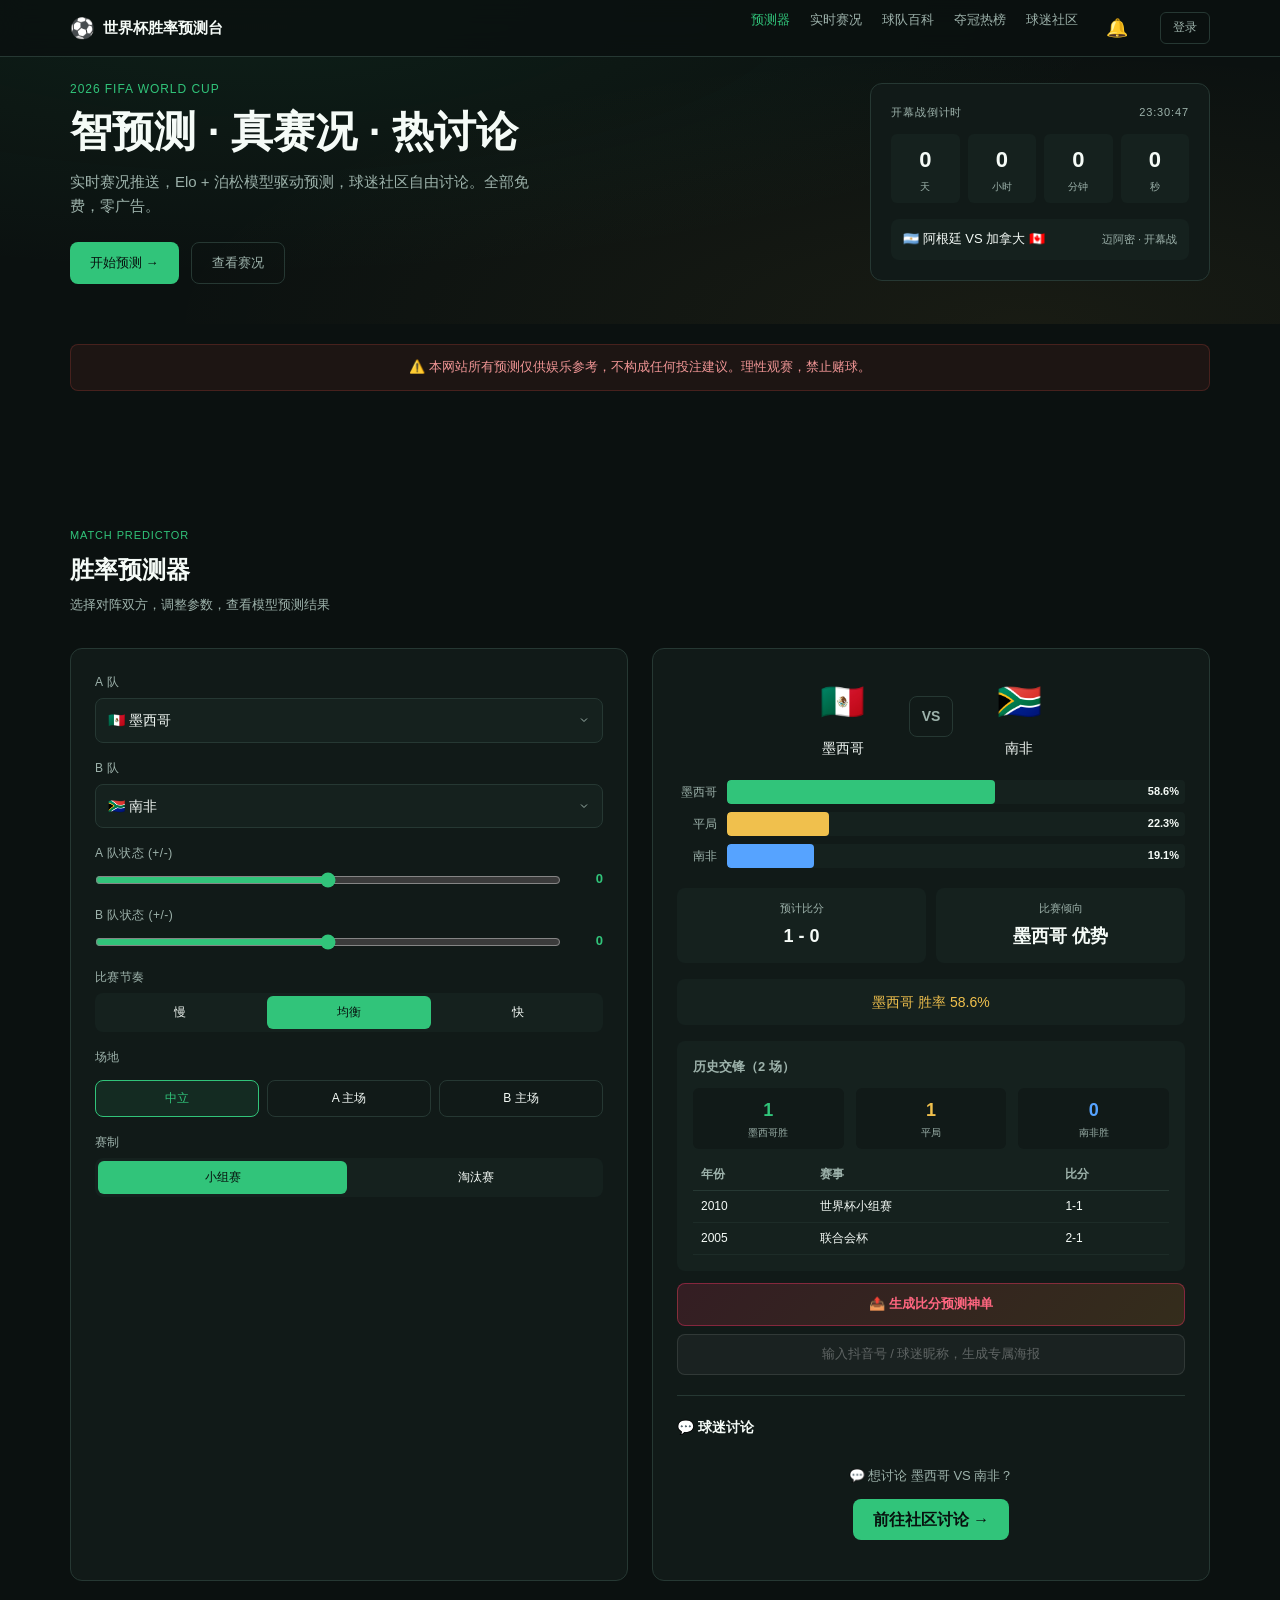
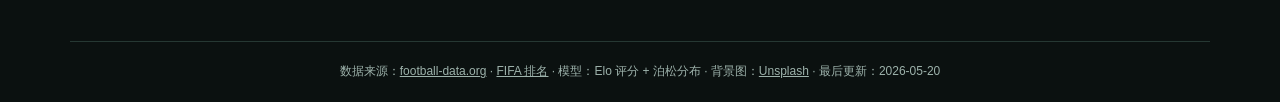
==== commit 4cd5e96e: "feat: 比分预测专属海报 - 用户抖音ID + 大字比分 + 终极弹窗 - prediction-card.js: Canvas加入用户ID显示 + 比分大字(38px金色) + 神预言标签 + " ====
--- a/index.html
+++ b/index.html
@@ -154,7 +154,10 @@
 <div class="insights" id="insights"></div>
 <div class="verdict" id="verdict"></div>
 <div id="h2hArea"></div>
-<button class="share-btn" id="shareBtn">📤 分享预测结果</button>
+<button class="share-btn" id="shareBtn">📤 生成比分预测神单</button>
+<div class="user-id-row">
+  <input type="text" id="user-id-input" class="user-id-input" placeholder="输入抖音号 / 球迷昵称，生成专属海报" maxlength="30">
+</div>
 <div class="discuss-section">
 <h4>💬 球迷讨论</h4>
 <div class="discuss-list" id="discussList"><p style="color:var(--muted);font-size:12px">选择两支球队后即可查看讨论</p></div>
@@ -183,16 +186,17 @@
 <a href="teams.html"><span class="tab-icon">📖</span><span class="tab-label">百科</span></a>
 </nav>
 
-<!-- 预测卡片弹窗 -->
+<!-- 预测卡片弹窗（终极版：背景关闭 + 返回键拦截 + 可滚动） -->
 <div class="modal-overlay" id="cardPreviewModal">
-<div class="modal-card" style="position:relative;text-align:center">
+<div class="modal-card" style="position:relative;text-align:center;overflow-y:auto;max-height:90vh;">
 <span class="btn-close" id="closeCardPreview">&times;</span>
-<h3>预测卡片</h3>
-<div class="card-preview"><img id="cardPreviewImg" src="" alt="预测卡片"></div>
+<p style="color:rgba(255,255,255,0.6);font-size:13px;margin:0 0 12px 0;">🔥 专属比分神单已生成！长按图片保存</p>
+<div class="card-preview"><img id="cardPreviewImg" src="" alt="预测卡片" style="width:100%;border-radius:8px;"></div>
 <div class="card-actions">
-<button class="btn-download" id="btnDownloadCard">保存图片</button>
-<button class="btn-share" id="btnShareCard">分享</button>
-</div>
+<button class="btn-download" id="btnDownloadCard">⬇ 保存图片</button>
+<button class="btn-share" id="btnShareCard">📤 分享</button>
+</div>
+<p style="color:rgba(255,255,255,0.35);font-size:11px;margin:8px 0 0 0;">iOS：长按图片 → 存储到「照片」</p>
 </div>
 </div>
 
--- a/css/page-index.css
+++ b/css/page-index.css
@@ -77,8 +77,14 @@
 .h2h-table td{padding:6px 8px;border-bottom:1px solid rgba(38,56,51,.5)}
 
 /* 分享按钮 */
-.share-btn{display:block;width:100%;padding:10px;margin-top:12px;background:rgba(49,196,122,.1);border:1px solid var(--green-2);border-radius:8px;font-size:13px;font-weight:500;color:var(--green);cursor:pointer;text-align:center;transition:.2s}
-.share-btn:hover{background:rgba(49,196,122,.2)}
+.share-btn{display:block;width:100%;padding:10px;margin-top:12px;background:linear-gradient(135deg,rgba(255,51,102,.15),rgba(255,153,51,.15));border:1px solid rgba(255,51,102,.4);border-radius:8px;font-size:13px;font-weight:600;color:#ff6680;cursor:pointer;text-align:center;transition:.2s}
+.share-btn:hover{background:linear-gradient(135deg,rgba(255,51,102,.25),rgba(255,153,51,.25))}
+
+/* 用户ID输入行 */
+.user-id-row{margin-top:8px}
+.user-id-input{width:100%;padding:9px 12px;background:rgba(255,255,255,.04);border:1px solid rgba(255,255,255,.1);border-radius:8px;color:#f5fbf7;font-size:13px;box-sizing:border-box;text-align:center;transition:.2s}
+.user-id-input::placeholder{color:rgba(255,255,255,.3)}
+.user-id-input:focus{outline:none;border-color:#ffd700;box-shadow:0 0 8px rgba(255,215,0,.2)}
 
 /* 讨论区入口 */
 .discuss-section{margin-top:20px;border-top:1px solid var(--line);padding-top:20px}
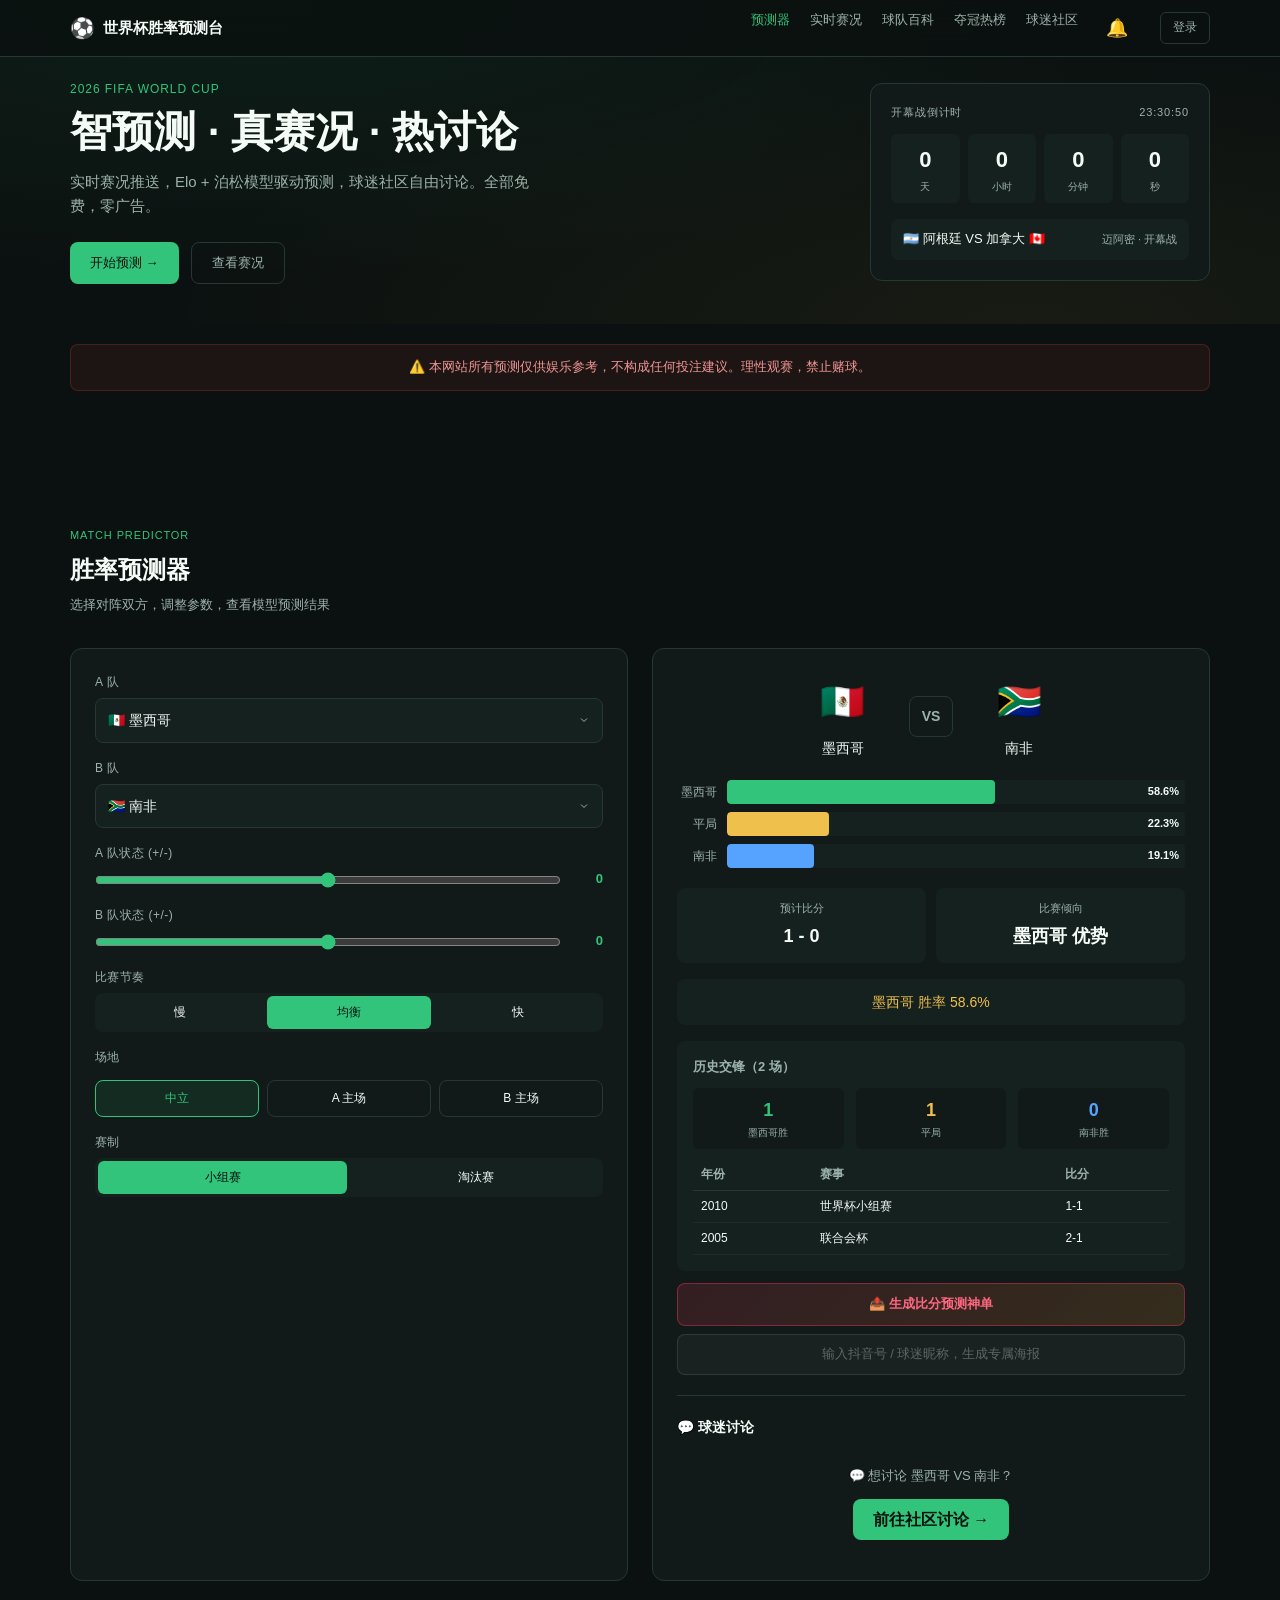
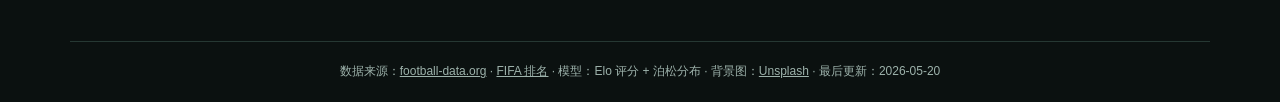
==== commit a6932a0e: "feat: 海报升级 - 2026美加墨标题 + loading动画 + 点击图片关闭 + 自动读取登录昵称" ====
--- a/index.html
+++ b/index.html
@@ -186,19 +186,24 @@
 <a href="teams.html"><span class="tab-icon">📖</span><span class="tab-label">百科</span></a>
 </nav>
 
-<!-- 预测卡片弹窗（终极版：背景关闭 + 返回键拦截 + 可滚动） -->
+<!-- 预测卡片弹窗（终极版：loading + 背景关闭 + 返回键拦截 + 可滚动 + 点图片关闭） -->
 <div class="modal-overlay" id="cardPreviewModal">
 <div class="modal-card" style="position:relative;text-align:center;overflow-y:auto;max-height:90vh;">
 <span class="btn-close" id="closeCardPreview">&times;</span>
-<p style="color:rgba(255,255,255,0.6);font-size:13px;margin:0 0 12px 0;">🔥 专属比分神单已生成！长按图片保存</p>
+<p id="cardModalTips" style="color:rgba(255,255,255,0.6);font-size:13px;margin:0 0 12px 0;">🔥 专属比分神单已生成！长按图片保存</p>
+<!-- Loading Spinner -->
+<div id="cardLoading" style="display:none;justify-content:center;align-items:center;padding:40px;">
+  <div style="width:40px;height:40px;border:4px solid rgba(255,255,255,0.1);border-top-color:#ff3366;border-radius:50%;animation:spin 1s linear infinite;"></div>
+</div>
 <div class="card-preview"><img id="cardPreviewImg" src="" alt="预测卡片" style="width:100%;border-radius:8px;"></div>
-<div class="card-actions">
+<div class="card-actions" id="cardActions">
 <button class="btn-download" id="btnDownloadCard">⬇ 保存图片</button>
 <button class="btn-share" id="btnShareCard">📤 分享</button>
 </div>
 <p style="color:rgba(255,255,255,0.35);font-size:11px;margin:8px 0 0 0;">iOS：长按图片 → 存储到「照片」</p>
 </div>
 </div>
+<style>@keyframes spin{to{transform:rotate(360deg)}}</style>
 
 <!-- 登录弹窗由 nav.js 动态注入 -->
 
